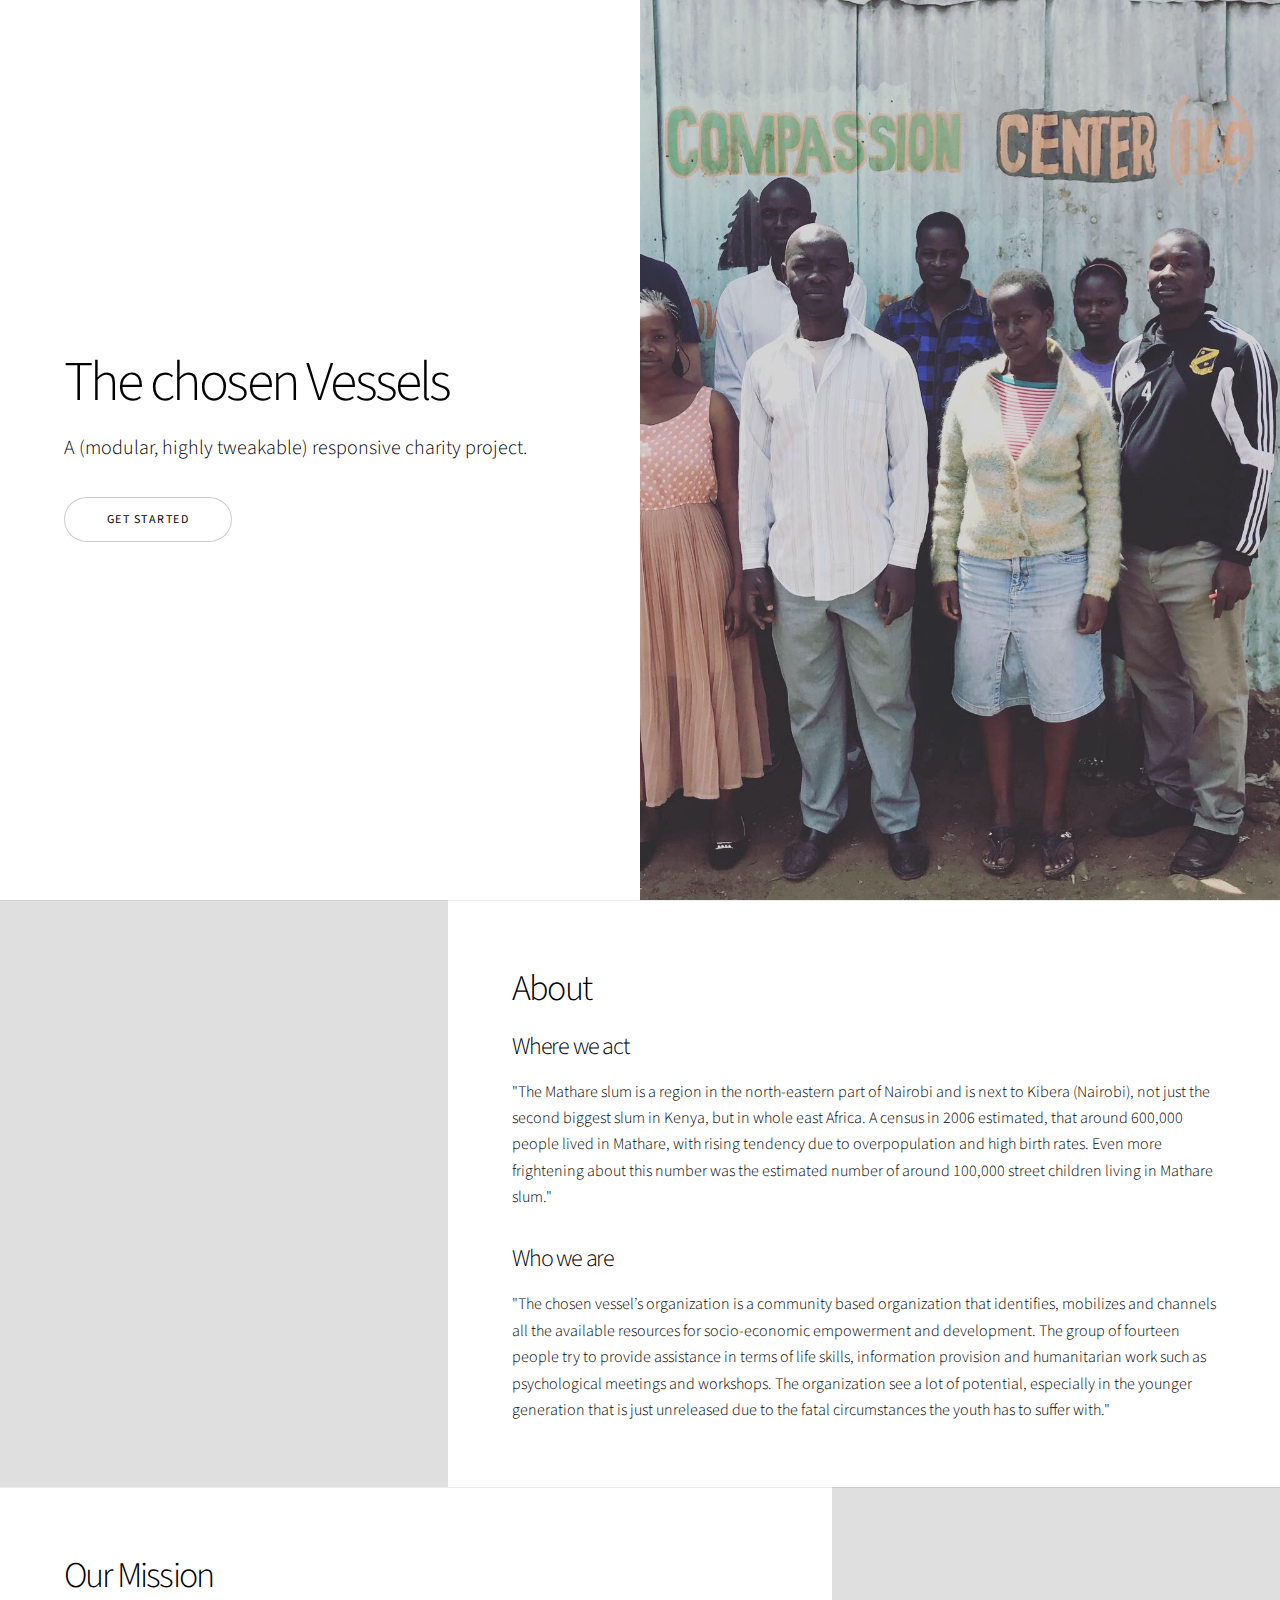
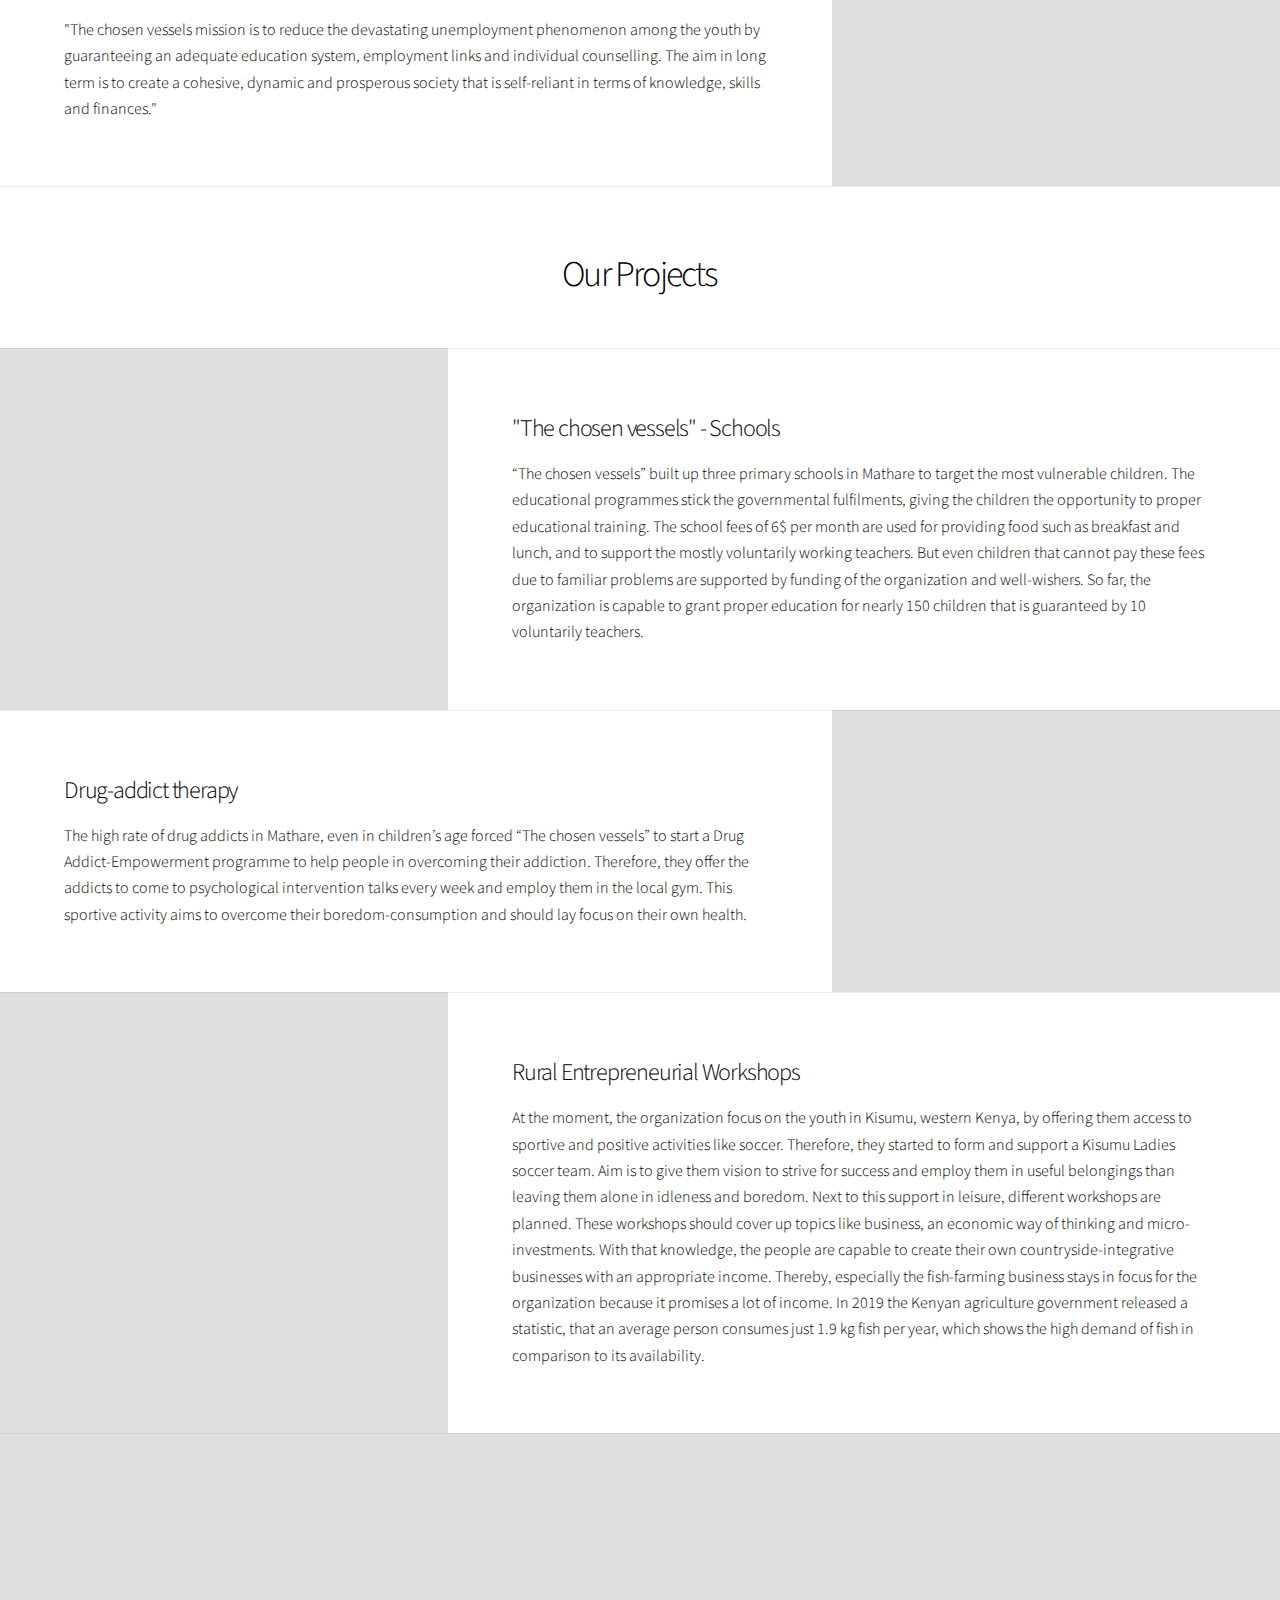
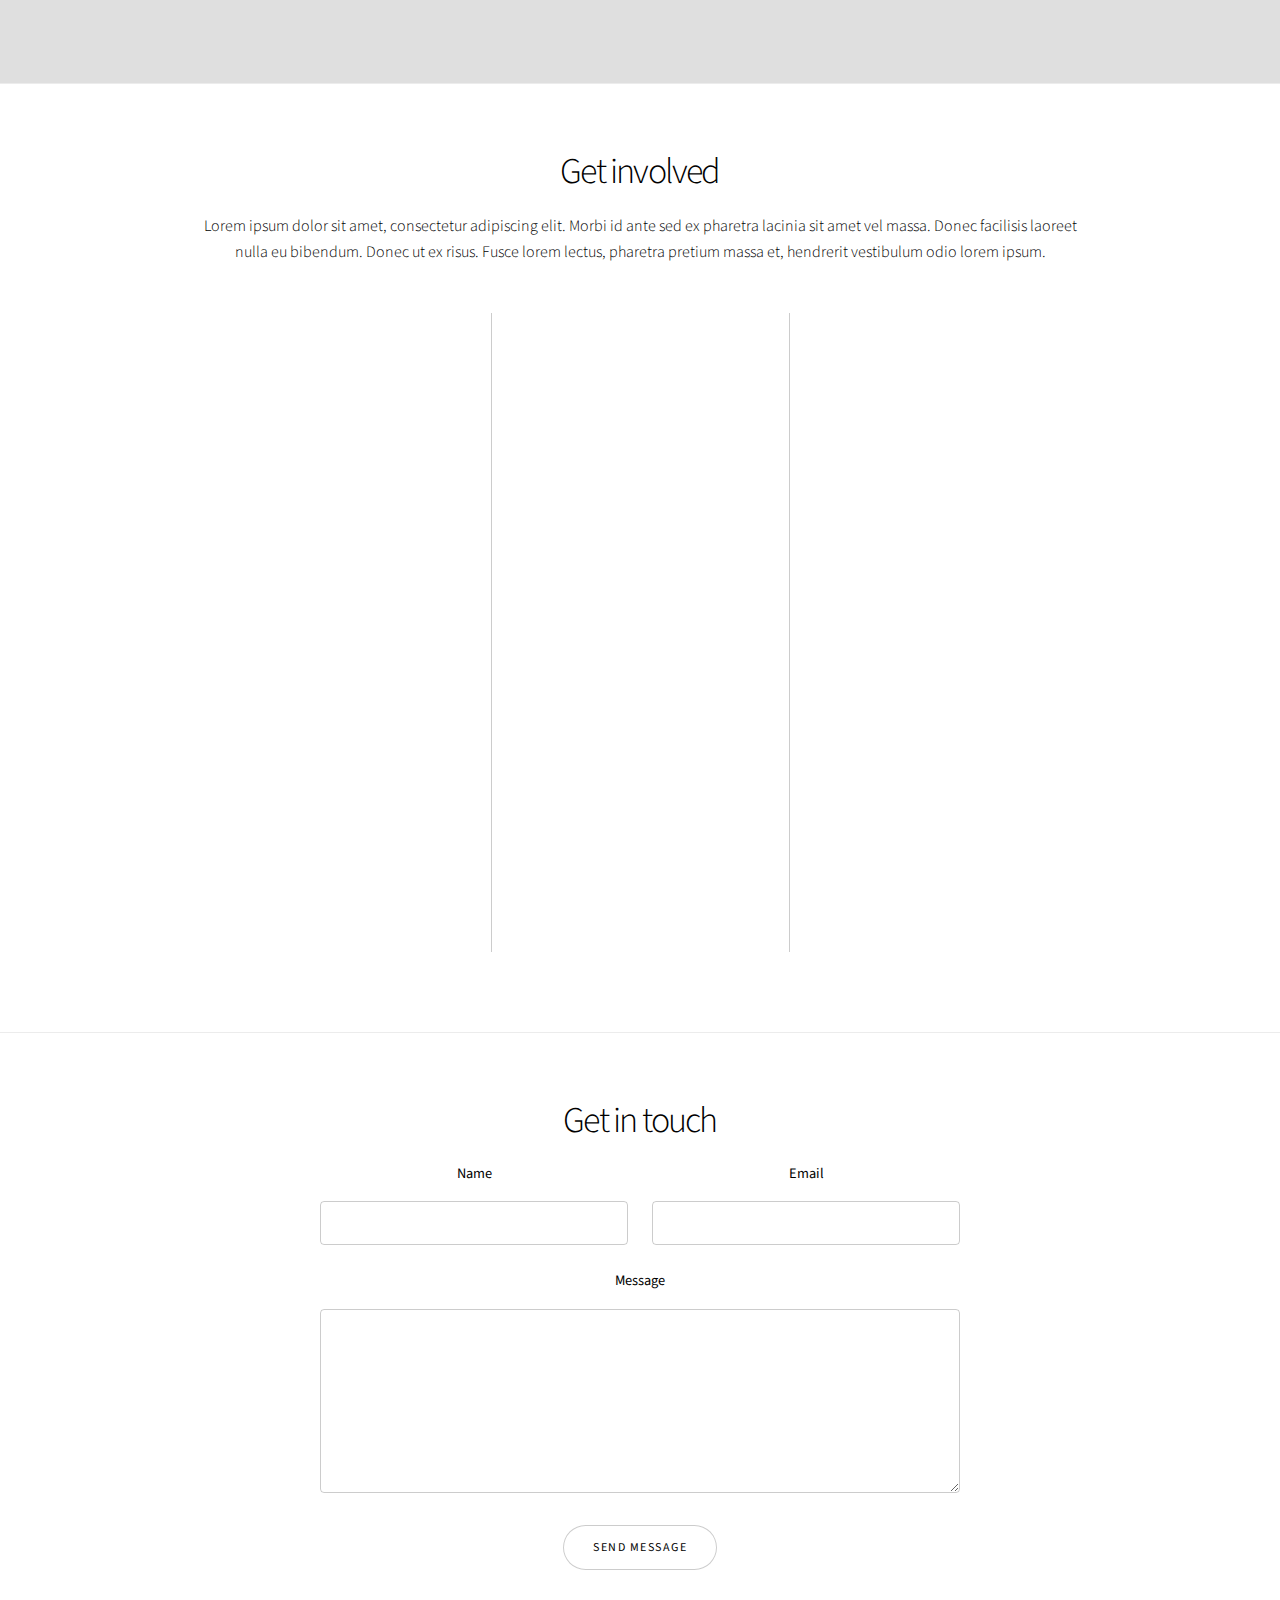
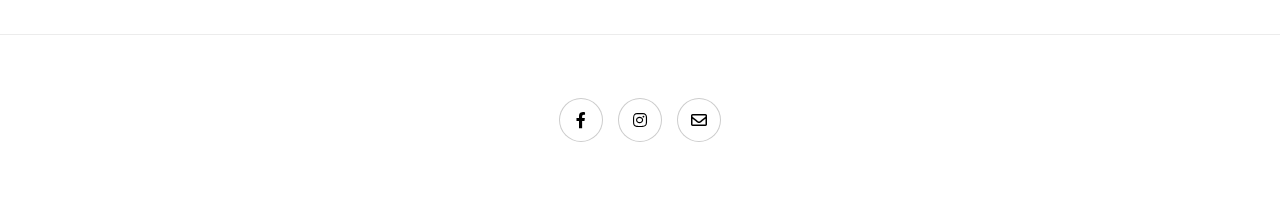
==== index.html @ 8592ed8d "Merge pull request #1 from OliverReisen/new-site" ====
<!DOCTYPE HTML>
<!--
  Story by HTML5 UP
  html5up.net | @ajlkn
  Free for personal and commercial use under the CCA 3.0 license (html5up.net/license)
-->
<html>
  <head>
    <title>Chosen Vessels</title>
    <meta charset="utf-8" />
    <meta name="viewport" content="width=device-width, initial-scale=1, user-scalable=no" />
    <link rel="stylesheet" href="assets/css/main.css" />
    <noscript><link rel="stylesheet" href="assets/css/noscript.css" /></noscript>
  </head>
  <body class="is-preload">

    <!-- Wrapper -->
      <div id="wrapper" class="divided">

        <!-- One -->
          <section class="banner style1 orient-left content-align-left image-position-right fullscreen onload-image-fade-in onload-content-fade-right">
            <div class="content">
              <h1>The chosen Vessels</h1>
              <p class="major">A (modular, highly tweakable) responsive charity project.</p>
              <ul class="actions stacked">
                <li><a href="#first" class="button big wide smooth-scroll-middle">Get Started</a></li>
              </ul>
            </div>
            <div class="image">
              <img src="images/group-5.jpg" alt="" />
            </div>
          </section>

        <!-- Two -->
          <section class="spotlight style1 orient-right content-align-left image-position-center onscroll-image-fade-in" id="first">
            <div class="content">
              <h2>About</h2>
              <h3>Where we act</h3>
              <p>"The Mathare slum is a region in the north-eastern part of Nairobi and is next to Kibera (Nairobi), not just the second biggest slum in Kenya, but in whole east Africa. A census in 2006 estimated, that around 600,000 people lived in Mathare, with rising tendency due to overpopulation and high birth rates. Even more frightening about this number was the estimated number of  around 100,000 street children living in Mathare slum."</p>
              <h3>Who we are</h3>
              <p>"The chosen vessel’s organization is a community based organization that identifies, mobilizes and channels all the available resources for socio-economic empowerment and development. The group of fourteen people try to provide assistance in terms of life skills, information provision and humanitarian work such as psychological meetings and workshops. The organization see a lot of potential, especially in the younger generation that is just unreleased due to the fatal circumstances the youth has to suffer with."</p>
            </div>
            <div class="image">
              <img src="images/group-1.jpg" alt="" />
            </div>
          </section>

        <!-- Three -->
          <section class="spotlight style1 orient-left content-align-left image-position-center onscroll-image-fade-in">
            <div class="content">
              <h2>Our Mission</h2>
              <p>"The chosen vessels mission is to reduce the devastating unemployment phenomenon among the youth by guaranteeing an adequate education system, employment links and individual counselling. The aim in long term is to create a cohesive, dynamic and prosperous society that is self-reliant in terms of knowledge, skills and finances."</p>
            </div>
            <div class="image">
              <img src="images/group-2.jpg" alt="" />
            </div>
          </section>

          <section class="wrapper style1 align-center">
            <div class="inner">
              <h2>Our Projects</h2>
            </div>
          </section>

          <section class="spotlight style1 orient-right content-align-left image-position-center onscroll-image-fade-in">
            <div class="content">
              <h3>"The chosen vessels" - Schools</h3>
              <p>“The chosen vessels” built up three primary schools in Mathare to target the most vulnerable children. The educational programmes stick the governmental fulfilments, giving the children the opportunity to proper educational training. The school fees of 6$ per month are used for providing food such as breakfast and lunch, and to support the mostly voluntarily working teachers. But even children that cannot pay these fees due to familiar problems are supported by funding of the organization and well-wishers. So far, the organization is capable to grant proper education for nearly 150 children that is guaranteed by 10 voluntarily teachers.
            </div>
            <div class="image">
              <img src="images/group-2.jpg" alt="" />
            </div>
          </section>

          <section class="spotlight style1 orient-left content-align-left image-position-center onscroll-image-fade-in">
            <div class="content">
              <h3>Drug-addict therapy</h3>
              <p>The high rate of drug addicts in Mathare, even in children’s age forced “The chosen vessels” to start a Drug Addict-Empowerment programme to help people in overcoming their addiction. Therefore, they offer the addicts to come to psychological intervention talks every week and employ them in the local gym. This sportive activity aims to overcome their boredom-consumption and should lay focus on their own health.</p>
            </div>
            <div class="image">
              <img src="images/group-2.jpg" alt="" />
            </div>
          </section>

          <section class="spotlight style1 orient-right content-align-left image-position-center onscroll-image-fade-in">
            <div class="content">
              <h3>Rural Entrepreneurial Workshops</h3>
              <p>At the moment, the organization focus on the youth in Kisumu, western Kenya, by offering them access to sportive and positive activities like soccer. Therefore, they started to form and support a Kisumu Ladies soccer team. Aim is to give them vision to strive for success and employ them in useful belongings than leaving them alone in idleness and boredom. Next to this support in leisure, different workshops are planned. These workshops should cover up topics like business, an economic way of thinking and micro-investments. With that knowledge, the people are capable to create their own countryside-integrative businesses with an appropriate income. Thereby, especially the fish-farming business stays in focus for the organization because it promises a lot of income. In 2019 the Kenyan agriculture government released a statistic, that an average person consumes just 1.9 kg fish per year, which shows the high demand of fish in comparison to its availability.</p>
            </div>
            <div class="image">
              <img src="images/group-2.jpg" alt="" />
            </div>
          </section>


        <!-- Five -->
          <section class="wrapper style1 align-center">

            <!-- Gallery -->
              <div class="gallery style2 medium lightbox onscroll-fade-in">
                <article>
                  <a href="images/gallery/fulls/01.jpg" class="image">
                    <img src="images/gallery/thumbs/01.jpg" alt="" />
                  </a>
                  <div class="caption">
                    <h3>Ipsum Dolor</h3>
                    <p>Lorem ipsum dolor amet, consectetur magna etiam elit. Etiam sed ultrices.</p>
                    <ul class="actions fixed">
                      <li><span class="button small">Details</span></li>
                    </ul>
                  </div>
                </article>
                <article>
                  <a href="images/gallery/fulls/02.jpg" class="image">
                    <img src="images/gallery/thumbs/02.jpg" alt="" />
                  </a>
                  <div class="caption">
                    <h3>Feugiat Lorem</h3>
                    <p>Lorem ipsum dolor amet, consectetur magna etiam elit. Etiam sed ultrices.</p>
                    <ul class="actions fixed">
                      <li><span class="button small">Details</span></li>
                    </ul>
                  </div>
                </article>
                <article>
                  <a href="images/gallery/fulls/03.jpg" class="image">
                    <img src="images/gallery/thumbs/03.jpg" alt="" />
                  </a>
                  <div class="caption">
                    <h3>Magna Amet</h3>
                    <p>Lorem ipsum dolor amet, consectetur magna etiam elit. Etiam sed ultrices.</p>
                    <ul class="actions fixed">
                      <li><span class="button small">Details</span></li>
                    </ul>
                  </div>
                </article>
                <article>
                  <a href="images/gallery/fulls/04.jpg" class="image">
                    <img src="images/gallery/thumbs/04.jpg" alt="" />
                  </a>
                  <div class="caption">
                    <h3>Sed Tempus</h3>
                    <p>Lorem ipsum dolor amet, consectetur magna etiam elit. Etiam sed ultrices.</p>
                    <ul class="actions fixed">
                      <li><span class="button small">Details</span></li>
                    </ul>
                  </div>
                </article>
                <article>
                  <a href="images/gallery/fulls/05.jpg" class="image">
                    <img src="images/gallery/thumbs/05.jpg" alt="" />
                  </a>
                  <div class="caption">
                    <h3>Ultrices Magna</h3>
                    <p>Lorem ipsum dolor amet, consectetur magna etiam elit. Etiam sed ultrices.</p>
                    <ul class="actions fixed">
                      <li><span class="button small">Details</span></li>
                    </ul>
                  </div>
                </article>
                <article>
                  <a href="images/gallery/fulls/06.jpg" class="image">
                    <img src="images/gallery/thumbs/06.jpg" alt="" />
                  </a>
                  <div class="caption">
                    <h3>Sed Tempus</h3>
                    <p>Lorem ipsum dolor amet, consectetur magna etiam elit. Etiam sed ultrices.</p>
                    <ul class="actions fixed">
                      <li><span class="button small">Details</span></li>
                    </ul>
                  </div>
                </article>
                <article>
                  <a href="images/gallery/fulls/07.jpg" class="image">
                    <img src="images/gallery/thumbs/07.jpg" alt="" />
                  </a>
                  <div class="caption">
                    <h3>Ipsum Lorem</h3>
                    <p>Lorem ipsum dolor amet, consectetur magna etiam elit. Etiam sed ultrices.</p>
                    <ul class="actions fixed">
                      <li><span class="button small">Details</span></li>
                    </ul>
                  </div>
                </article>
                <article>
                  <a href="images/gallery/fulls/08.jpg" class="image">
                    <img src="images/gallery/thumbs/08.jpg" alt="" />
                  </a>
                  <div class="caption">
                    <h3>Magna Risus</h3>
                    <p>Lorem ipsum dolor amet, consectetur magna etiam elit. Etiam sed ultrices.</p>
                    <ul class="actions fixed">
                      <li><span class="button small">Details</span></li>
                    </ul>
                  </div>
                </article>
                <article>
                  <a href="images/gallery/fulls/09.jpg" class="image">
                    <img src="images/gallery/thumbs/09.jpg" alt="" />
                  </a>
                  <div class="caption">
                    <h3>Tempus Dolor</h3>
                    <p>Lorem ipsum dolor amet, consectetur magna etiam elit. Etiam sed ultrices.</p>
                    <ul class="actions fixed">
                      <li><span class="button small">Details</span></li>
                    </ul>
                  </div>
                </article>
                <article>
                  <a href="images/gallery/fulls/10.jpg" class="image">
                    <img src="images/gallery/thumbs/10.jpg" alt="" />
                  </a>
                  <div class="caption">
                    <h3>Sed Etiam</h3>
                    <p>Lorem ipsum dolor amet, consectetur magna etiam elit. Etiam sed ultrices.</p>
                    <ul class="actions fixed">
                      <li><span class="button small">Details</span></li>
                    </ul>
                  </div>
                </article>
                <article>
                  <a href="images/gallery/fulls/11.jpg" class="image">
                    <img src="images/gallery/thumbs/11.jpg" alt="" />
                  </a>
                  <div class="caption">
                    <h3>Magna Lorem</h3>
                    <p>Lorem ipsum dolor amet, consectetur magna etiam elit. Etiam sed ultrices.</p>
                    <ul class="actions fixed">
                      <li><span class="button small">Details</span></li>
                    </ul>
                  </div>
                </article>
                <article>
                  <a href="images/gallery/fulls/12.jpg" class="image">
                    <img src="images/gallery/thumbs/12.jpg" alt="" />
                  </a>
                  <div class="caption">
                    <h3>Ipsum Dolor</h3>
                    <p>Lorem ipsum dolor amet, consectetur magna etiam elit. Etiam sed ultrices.</p>
                    <ul class="actions fixed">
                      <li><span class="button small">Details</span></li>
                    </ul>
                  </div>
                </article>
              </div>

          </section>

        <!-- Six -->
          <section class="wrapper style1 align-center">
            <div class="inner">
              <h2>Get involved</h2>
              <p>Lorem ipsum dolor sit amet, consectetur adipiscing elit. Morbi id ante sed ex pharetra lacinia sit amet vel massa. Donec facilisis laoreet nulla eu bibendum. Donec ut ex risus. Fusce lorem lectus, pharetra pretium massa et, hendrerit vestibulum odio lorem ipsum.</p>
              <div class="items style1 medium onscroll-fade-in">
                <section>
                  <span class="icon style2 major fa-gem"></span>
                  <h3>Donation</h3>
                  <p>If you are interested in supporting our project, we would be very thankful for your donation of money. Next to other organizations, we guarantee a 100% transparent transfer directly to our organization without administration- or registration costs. But not just money can be used in our projects, also donations of goods or food are mostly welcomed. Just feel free to contact us via mail or phone then. Thank you for supporting us!</p>
                </section>
                <section>
                  <span class="icon solid style2 major fa-save"></span>
                  <h3>One smile a day...</h3>
                  <p>In our programme of "One smile a day..." you have the opportunity to support a certain child in our school regarding school fee's, food and daily school goods. With a monthly payment of just 10$ you allow a child to live it's life without suffering anymore.</p>
                </section>
                <section>
                  <span class="icon solid style2 major fa-chart-bar"></span>
                  <h3>Voluntary</h3>
                  <p>No money but a lot of manpower and you are open for a life changing experience? Then feel free to apply for our volunteer programme! Dive deep with us into the life of Nairobi and it's Mathare slum and experience the love and potential all over this place. In comparison to other Voluntaries, at our place you just will pay for your accommodation and your food, without any administrational fee's. Just contact us via mail and feel free to ask anything if you are interest! Become part of our big "Mathare family"!</p>
                </section>
              </div>
            </div>
          </section>

        <!-- Seven -->
          <section class="wrapper style1 align-center">
            <div class="inner medium">
              <h2>Get in touch</h2>
              <form method="post" action="#">
                <div class="fields">
                  <div class="field half">
                    <label for="name">Name</label>
                    <input type="text" name="name" id="name" value="" />
                  </div>
                  <div class="field half">
                    <label for="email">Email</label>
                    <input type="email" name="email" id="email" value="" />
                  </div>
                  <div class="field">
                    <label for="message">Message</label>
                    <textarea name="message" id="message" rows="6"></textarea>
                  </div>
                </div>
                <ul class="actions special">
                  <li><input type="submit" name="submit" id="submit" value="Send Message" /></li>
                </ul>
              </form>

            </div>
          </section>

        <!-- Footer -->
          <footer class="wrapper style1 align-center">
            <div class="inner">
              <ul class="icons">
                <li><a href="#" class="icon brands style2 fa-facebook-f"><span class="label">Facebook</span></a></li>
                <li><a href="#" class="icon brands style2 fa-instagram"><span class="label">Instagram</span></a></li>
                <li><a href="#" class="icon style2 fa-envelope"><span class="label">Email</span></a></li>
              </ul>
            </div>
          </footer>

      </div>

    <!-- Scripts -->
      <script src="assets/js/jquery.min.js"></script>
      <script src="assets/js/jquery.scrollex.min.js"></script>
      <script src="assets/js/jquery.scrolly.min.js"></script>
      <script src="assets/js/browser.min.js"></script>
      <script src="assets/js/breakpoints.min.js"></script>
      <script src="assets/js/util.js"></script>
      <script src="assets/js/main.js"></script>

  </body>
</html>
---- assets/css/main.css ----
@import url(fontawesome-all.min.css);
@import url("https://fonts.googleapis.com/css?family=Source+Sans+Pro:300,300i,400,400i");

/*
	Story by HTML5 UP
	html5up.net | @ajlkn
	Free for personal and commercial use under the CCA 3.0 license (html5up.net/license)
*/

html, body, div, span, applet, object,
iframe, h1, h2, h3, h4, h5, h6, p, blockquote,
pre, a, abbr, acronym, address, big, cite,
code, del, dfn, em, img, ins, kbd, q, s, samp,
small, strike, strong, sub, sup, tt, var, b,
u, i, center, dl, dt, dd, ol, ul, li, fieldset,
form, label, legend, table, caption, tbody,
tfoot, thead, tr, th, td, article, aside,
canvas, details, embed, figure, figcaption,
footer, header, hgroup, menu, nav, output, ruby,
section, summary, time, mark, audio, video {
	margin: 0;
	padding: 0;
	border: 0;
	font-size: 100%;
	font: inherit;
	vertical-align: baseline;}

article, aside, details, figcaption, figure,
footer, header, hgroup, menu, nav, section {
	display: block;}

body {
	line-height: 1;
}

ol, ul {
	list-style: none;
}

blockquote, q {
	quotes: none;
}

	blockquote:before, blockquote:after, q:before, q:after {
		content: '';
		content: none;
	}

table {
	border-collapse: collapse;
	border-spacing: 0;
}

body {
	-webkit-text-size-adjust: none;
}

mark {
	background-color: transparent;
	color: inherit;
}

input::-moz-focus-inner {
	border: 0;
	padding: 0;
}

input, select, textarea {
	-moz-appearance: none;
	-webkit-appearance: none;
	-ms-appearance: none;
	appearance: none;
}

/* Basic */

	@-ms-viewport {
		width: device-width;
	}

	body {
		-ms-overflow-style: scrollbar;
	}

	@media screen and (max-width: 480px) {

		html, body {
			min-width: 320px;
		}

	}

	html {
		box-sizing: border-box;
	}

	*, *:before, *:after {
		box-sizing: inherit;
	}

	body {
		background: #ffffff;
	}

		body.is-preload *, body.is-preload *:before, body.is-preload *:after {
			-moz-animation: none !important;
			-webkit-animation: none !important;
			-ms-animation: none !important;
			animation: none !important;
			-moz-transition: none !important;
			-webkit-transition: none !important;
			-ms-transition: none !important;
			transition: none !important;
		}

/* Type */

	html {
		font-size: 18pt;
	}

		@media screen and (max-width: 1680px) {

			html {
				font-size: 14pt;
			}

		}

		@media screen and (max-width: 1280px) {

			html {
				font-size: 12pt;
			}

		}

		@media screen and (max-width: 736px) {

			html {
				font-size: 11pt;
			}

		}

		@media screen and (max-width: 360px) {

			html {
				font-size: 10pt;
			}

		}

	body {
		background-color: #ffffff;
		color: #000000;
	}

	body, input, select, textarea {
		font-family: "Source Sans Pro", Helvetica, sans-serif;
		font-size: 1rem;
		font-weight: 300;
		line-height: 1.65;
	}

	a {
		-moz-transition: color 0.2s ease-in-out;
		-webkit-transition: color 0.2s ease-in-out;
		-ms-transition: color 0.2s ease-in-out;
		transition: color 0.2s ease-in-out;
		text-decoration: underline;
	}

		a:hover {
			text-decoration: none;
		}

	strong, b {
		font-weight: 400;
	}

	em, i {
		font-style: italic;
	}

	p {
		margin: 0 0 2rem 0;
	}

		p.major {
			font-size: 1.25rem;
		}

	h1, h2, h3, h4, h5, h6 {
		font-weight: 300;
		line-height: 1.375;
		letter-spacing: -0.05em;
		margin: 0 0 1rem 0;
	}

		h1 a, h2 a, h3 a, h4 a, h5 a, h6 a {
			color: inherit;
			text-decoration: none;
		}

	h1 {
		font-size: 3.5rem;
		line-height: 1.2;
	}

	h2 {
		font-size: 2.25rem;
	}

	h3 {
		font-size: 1.5rem;
	}

	h4 {
		font-size: 1.1rem;
	}

	h5 {
		font-size: 0.9rem;
	}

	h6 {
		font-size: 0.7rem;
	}

	sub {
		font-size: 0.8rem;
		position: relative;
		top: 0.5rem;
	}

	sup {
		font-size: 0.8rem;
		position: relative;
		top: -0.5rem;
	}

	blockquote {
		border-left: solid 4px;
		font-style: italic;
		margin: 0 0 2rem 0;
		padding: 0.5rem 0 0.5rem 2rem;
	}

	code {
		border-radius: 4px;
		font-family: "Courier New", monospace;
		font-size: 0.9em;
		margin: 0 0.25rem;
		padding: 0.25rem 0.325rem;
	}

	pre {
		-webkit-overflow-scrolling: touch;
		font-family: "Courier New", monospace;
		font-size: 0.9em;
		margin: 0 0 2rem 0;
	}

		pre code {
			display: block;
			line-height: 1.5;
			padding: 0.75rem 1rem;
			overflow-x: auto;
		}

	hr {
		border: 0;
		border-bottom: solid 1px;
		margin: 2.5rem 0;
	}

		hr.major {
			margin: 3.5rem 0;
		}

	.align-left {
		text-align: left;
	}

	.align-center {
		text-align: center;
	}

	.align-right {
		text-align: right;
	}

	@media screen and (max-width: 736px) {

		p.major {
			font-size: 1.1rem;
		}

		h1 {
			font-size: 2.5rem;
		}

		h2 {
			font-size: 2rem;
		}

		h3 {
			font-size: 1.25rem;
		}

		h4 {
			font-size: 1rem;
		}

	}

	input, select, textarea {
		color: #000000;
	}

	a {
		color: #000000;
	}

		a:hover {
			color: #47D3E5;
		}

	strong, b {
		color: #000000;
	}

	h1, h2, h3, h4, h5, h6 {
		color: #000000;
	}

	blockquote {
		border-left-color: rgba(0, 0, 0, 0.2);
	}

	code {
		background: rgba(0, 0, 0, 0.05);
		border-color: rgba(0, 0, 0, 0.2);
	}

	hr {
		border-bottom-color: rgba(0, 0, 0, 0.2);
	}

/* Row */

	.row {
		display: flex;
		flex-wrap: wrap;
		box-sizing: border-box;
		align-items: stretch;
	}

		.row > * {
			box-sizing: border-box;
		}

		.row.gtr-uniform > * > :last-child {
			margin-bottom: 0;
		}

		.row.aln-left {
			justify-content: flex-start;
		}

		.row.aln-center {
			justify-content: center;
		}

		.row.aln-right {
			justify-content: flex-end;
		}

		.row.aln-top {
			align-items: flex-start;
		}

		.row.aln-middle {
			align-items: center;
		}

		.row.aln-bottom {
			align-items: flex-end;
		}

		.row > .imp {
			order: -1;
		}

		.row > .col-1 {
			width: 8.33333%;
		}

		.row > .off-1 {
			margin-left: 8.33333%;
		}

		.row > .col-2 {
			width: 16.66667%;
		}

		.row > .off-2 {
			margin-left: 16.66667%;
		}

		.row > .col-3 {
			width: 25%;
		}

		.row > .off-3 {
			margin-left: 25%;
		}

		.row > .col-4 {
			width: 33.33333%;
		}

		.row > .off-4 {
			margin-left: 33.33333%;
		}

		.row > .col-5 {
			width: 41.66667%;
		}

		.row > .off-5 {
			margin-left: 41.66667%;
		}

		.row > .col-6 {
			width: 50%;
		}

		.row > .off-6 {
			margin-left: 50%;
		}

		.row > .col-7 {
			width: 58.33333%;
		}

		.row > .off-7 {
			margin-left: 58.33333%;
		}

		.row > .col-8 {
			width: 66.66667%;
		}

		.row > .off-8 {
			margin-left: 66.66667%;
		}

		.row > .col-9 {
			width: 75%;
		}

		.row > .off-9 {
			margin-left: 75%;
		}

		.row > .col-10 {
			width: 83.33333%;
		}

		.row > .off-10 {
			margin-left: 83.33333%;
		}

		.row > .col-11 {
			width: 91.66667%;
		}

		.row > .off-11 {
			margin-left: 91.66667%;
		}

		.row > .col-12 {
			width: 100%;
		}

		.row > .off-12 {
			margin-left: 100%;
		}

		.row.gtr-0 {
			margin-top: 0;
			margin-left: 0rem;
		}

			.row.gtr-0 > * {
				padding: 0 0 0 0rem;
			}

			.row.gtr-0.gtr-uniform {
				margin-top: 0rem;
			}

				.row.gtr-0.gtr-uniform > * {
					padding-top: 0rem;
				}

		.row.gtr-25 {
			margin-top: 0;
			margin-left: -0.5rem;
		}

			.row.gtr-25 > * {
				padding: 0 0 0 0.5rem;
			}

			.row.gtr-25.gtr-uniform {
				margin-top: -0.5rem;
			}

				.row.gtr-25.gtr-uniform > * {
					padding-top: 0.5rem;
				}

		.row.gtr-50 {
			margin-top: 0;
			margin-left: -1rem;
		}

			.row.gtr-50 > * {
				padding: 0 0 0 1rem;
			}

			.row.gtr-50.gtr-uniform {
				margin-top: -1rem;
			}

				.row.gtr-50.gtr-uniform > * {
					padding-top: 1rem;
				}

		.row {
			margin-top: 0;
			margin-left: -2rem;
		}

			.row > * {
				padding: 0 0 0 2rem;
			}

			.row.gtr-uniform {
				margin-top: -2rem;
			}

				.row.gtr-uniform > * {
					padding-top: 2rem;
				}

		.row.gtr-150 {
			margin-top: 0;
			margin-left: -3rem;
		}

			.row.gtr-150 > * {
				padding: 0 0 0 3rem;
			}

			.row.gtr-150.gtr-uniform {
				margin-top: -3rem;
			}

				.row.gtr-150.gtr-uniform > * {
					padding-top: 3rem;
				}

		.row.gtr-200 {
			margin-top: 0;
			margin-left: -4rem;
		}

			.row.gtr-200 > * {
				padding: 0 0 0 4rem;
			}

			.row.gtr-200.gtr-uniform {
				margin-top: -4rem;
			}

				.row.gtr-200.gtr-uniform > * {
					padding-top: 4rem;
				}

		@media screen and (max-width: 1680px) {

			.row {
				display: flex;
				flex-wrap: wrap;
				box-sizing: border-box;
				align-items: stretch;
			}

				.row > * {
					box-sizing: border-box;
				}

				.row.gtr-uniform > * > :last-child {
					margin-bottom: 0;
				}

				.row.aln-left {
					justify-content: flex-start;
				}

				.row.aln-center {
					justify-content: center;
				}

				.row.aln-right {
					justify-content: flex-end;
				}

				.row.aln-top {
					align-items: flex-start;
				}

				.row.aln-middle {
					align-items: center;
				}

				.row.aln-bottom {
					align-items: flex-end;
				}

				.row > .imp-xlarge {
					order: -1;
				}

				.row > .col-1-xlarge {
					width: 8.33333%;
				}

				.row > .off-1-xlarge {
					margin-left: 8.33333%;
				}

				.row > .col-2-xlarge {
					width: 16.66667%;
				}

				.row > .off-2-xlarge {
					margin-left: 16.66667%;
				}

				.row > .col-3-xlarge {
					width: 25%;
				}

				.row > .off-3-xlarge {
					margin-left: 25%;
				}

				.row > .col-4-xlarge {
					width: 33.33333%;
				}

				.row > .off-4-xlarge {
					margin-left: 33.33333%;
				}

				.row > .col-5-xlarge {
					width: 41.66667%;
				}

				.row > .off-5-xlarge {
					margin-left: 41.66667%;
				}

				.row > .col-6-xlarge {
					width: 50%;
				}

				.row > .off-6-xlarge {
					margin-left: 50%;
				}

				.row > .col-7-xlarge {
					width: 58.33333%;
				}

				.row > .off-7-xlarge {
					margin-left: 58.33333%;
				}

				.row > .col-8-xlarge {
					width: 66.66667%;
				}

				.row > .off-8-xlarge {
					margin-left: 66.66667%;
				}

				.row > .col-9-xlarge {
					width: 75%;
				}

				.row > .off-9-xlarge {
					margin-left: 75%;
				}

				.row > .col-10-xlarge {
					width: 83.33333%;
				}

				.row > .off-10-xlarge {
					margin-left: 83.33333%;
				}

				.row > .col-11-xlarge {
					width: 91.66667%;
				}

				.row > .off-11-xlarge {
					margin-left: 91.66667%;
				}

				.row > .col-12-xlarge {
					width: 100%;
				}

				.row > .off-12-xlarge {
					margin-left: 100%;
				}

				.row.gtr-0 {
					margin-top: 0;
					margin-left: 0rem;
				}

					.row.gtr-0 > * {
						padding: 0 0 0 0rem;
					}

					.row.gtr-0.gtr-uniform {
						margin-top: 0rem;
					}

						.row.gtr-0.gtr-uniform > * {
							padding-top: 0rem;
						}

				.row.gtr-25 {
					margin-top: 0;
					margin-left: -0.5rem;
				}

					.row.gtr-25 > * {
						padding: 0 0 0 0.5rem;
					}

					.row.gtr-25.gtr-uniform {
						margin-top: -0.5rem;
					}

						.row.gtr-25.gtr-uniform > * {
							padding-top: 0.5rem;
						}

				.row.gtr-50 {
					margin-top: 0;
					margin-left: -1rem;
				}

					.row.gtr-50 > * {
						padding: 0 0 0 1rem;
					}

					.row.gtr-50.gtr-uniform {
						margin-top: -1rem;
					}

						.row.gtr-50.gtr-uniform > * {
							padding-top: 1rem;
						}

				.row {
					margin-top: 0;
					margin-left: -2rem;
				}

					.row > * {
						padding: 0 0 0 2rem;
					}

					.row.gtr-uniform {
						margin-top: -2rem;
					}

						.row.gtr-uniform > * {
							padding-top: 2rem;
						}

				.row.gtr-150 {
					margin-top: 0;
					margin-left: -3rem;
				}

					.row.gtr-150 > * {
						padding: 0 0 0 3rem;
					}

					.row.gtr-150.gtr-uniform {
						margin-top: -3rem;
					}

						.row.gtr-150.gtr-uniform > * {
							padding-top: 3rem;
						}

				.row.gtr-200 {
					margin-top: 0;
					margin-left: -4rem;
				}

					.row.gtr-200 > * {
						padding: 0 0 0 4rem;
					}

					.row.gtr-200.gtr-uniform {
						margin-top: -4rem;
					}

						.row.gtr-200.gtr-uniform > * {
							padding-top: 4rem;
						}

		}

		@media screen and (max-width: 1280px) {

			.row {
				display: flex;
				flex-wrap: wrap;
				box-sizing: border-box;
				align-items: stretch;
			}

				.row > * {
					box-sizing: border-box;
				}

				.row.gtr-uniform > * > :last-child {
					margin-bottom: 0;
				}

				.row.aln-left {
					justify-content: flex-start;
				}

				.row.aln-center {
					justify-content: center;
				}

				.row.aln-right {
					justify-content: flex-end;
				}

				.row.aln-top {
					align-items: flex-start;
				}

				.row.aln-middle {
					align-items: center;
				}

				.row.aln-bottom {
					align-items: flex-end;
				}

				.row > .imp-large {
					order: -1;
				}

				.row > .col-1-large {
					width: 8.33333%;
				}

				.row > .off-1-large {
					margin-left: 8.33333%;
				}

				.row > .col-2-large {
					width: 16.66667%;
				}

				.row > .off-2-large {
					margin-left: 16.66667%;
				}

				.row > .col-3-large {
					width: 25%;
				}

				.row > .off-3-large {
					margin-left: 25%;
				}

				.row > .col-4-large {
					width: 33.33333%;
				}

				.row > .off-4-large {
					margin-left: 33.33333%;
				}

				.row > .col-5-large {
					width: 41.66667%;
				}

				.row > .off-5-large {
					margin-left: 41.66667%;
				}

				.row > .col-6-large {
					width: 50%;
				}

				.row > .off-6-large {
					margin-left: 50%;
				}

				.row > .col-7-large {
					width: 58.33333%;
				}

				.row > .off-7-large {
					margin-left: 58.33333%;
				}

				.row > .col-8-large {
					width: 66.66667%;
				}

				.row > .off-8-large {
					margin-left: 66.66667%;
				}

				.row > .col-9-large {
					width: 75%;
				}

				.row > .off-9-large {
					margin-left: 75%;
				}

				.row > .col-10-large {
					width: 83.33333%;
				}

				.row > .off-10-large {
					margin-left: 83.33333%;
				}

				.row > .col-11-large {
					width: 91.66667%;
				}

				.row > .off-11-large {
					margin-left: 91.66667%;
				}

				.row > .col-12-large {
					width: 100%;
				}

				.row > .off-12-large {
					margin-left: 100%;
				}

				.row.gtr-0 {
					margin-top: 0;
					margin-left: 0rem;
				}

					.row.gtr-0 > * {
						padding: 0 0 0 0rem;
					}

					.row.gtr-0.gtr-uniform {
						margin-top: 0rem;
					}

						.row.gtr-0.gtr-uniform > * {
							padding-top: 0rem;
						}

				.row.gtr-25 {
					margin-top: 0;
					margin-left: -0.5rem;
				}

					.row.gtr-25 > * {
						padding: 0 0 0 0.5rem;
					}

					.row.gtr-25.gtr-uniform {
						margin-top: -0.5rem;
					}

						.row.gtr-25.gtr-uniform > * {
							padding-top: 0.5rem;
						}

				.row.gtr-50 {
					margin-top: 0;
					margin-left: -1rem;
				}

					.row.gtr-50 > * {
						padding: 0 0 0 1rem;
					}

					.row.gtr-50.gtr-uniform {
						margin-top: -1rem;
					}

						.row.gtr-50.gtr-uniform > * {
							padding-top: 1rem;
						}

				.row {
					margin-top: 0;
					margin-left: -2rem;
				}

					.row > * {
						padding: 0 0 0 2rem;
					}

					.row.gtr-uniform {
						margin-top: -2rem;
					}

						.row.gtr-uniform > * {
							padding-top: 2rem;
						}

				.row.gtr-150 {
					margin-top: 0;
					margin-left: -3rem;
				}

					.row.gtr-150 > * {
						padding: 0 0 0 3rem;
					}

					.row.gtr-150.gtr-uniform {
						margin-top: -3rem;
					}

						.row.gtr-150.gtr-uniform > * {
							padding-top: 3rem;
						}

				.row.gtr-200 {
					margin-top: 0;
					margin-left: -4rem;
				}

					.row.gtr-200 > * {
						padding: 0 0 0 4rem;
					}

					.row.gtr-200.gtr-uniform {
						margin-top: -4rem;
					}

						.row.gtr-200.gtr-uniform > * {
							padding-top: 4rem;
						}

		}

		@media screen and (max-width: 980px) {

			.row {
				display: flex;
				flex-wrap: wrap;
				box-sizing: border-box;
				align-items: stretch;
			}

				.row > * {
					box-sizing: border-box;
				}

				.row.gtr-uniform > * > :last-child {
					margin-bottom: 0;
				}

				.row.aln-left {
					justify-content: flex-start;
				}

				.row.aln-center {
					justify-content: center;
				}

				.row.aln-right {
					justify-content: flex-end;
				}

				.row.aln-top {
					align-items: flex-start;
				}

				.row.aln-middle {
					align-items: center;
				}

				.row.aln-bottom {
					align-items: flex-end;
				}

				.row > .imp-medium {
					order: -1;
				}

				.row > .col-1-medium {
					width: 8.33333%;
				}

				.row > .off-1-medium {
					margin-left: 8.33333%;
				}

				.row > .col-2-medium {
					width: 16.66667%;
				}

				.row > .off-2-medium {
					margin-left: 16.66667%;
				}

				.row > .col-3-medium {
					width: 25%;
				}

				.row > .off-3-medium {
					margin-left: 25%;
				}

				.row > .col-4-medium {
					width: 33.33333%;
				}

				.row > .off-4-medium {
					margin-left: 33.33333%;
				}

				.row > .col-5-medium {
					width: 41.66667%;
				}

				.row > .off-5-medium {
					margin-left: 41.66667%;
				}

				.row > .col-6-medium {
					width: 50%;
				}

				.row > .off-6-medium {
					margin-left: 50%;
				}

				.row > .col-7-medium {
					width: 58.33333%;
				}

				.row > .off-7-medium {
					margin-left: 58.33333%;
				}

				.row > .col-8-medium {
					width: 66.66667%;
				}

				.row > .off-8-medium {
					margin-left: 66.66667%;
				}

				.row > .col-9-medium {
					width: 75%;
				}

				.row > .off-9-medium {
					margin-left: 75%;
				}

				.row > .col-10-medium {
					width: 83.33333%;
				}

				.row > .off-10-medium {
					margin-left: 83.33333%;
				}

				.row > .col-11-medium {
					width: 91.66667%;
				}

				.row > .off-11-medium {
					margin-left: 91.66667%;
				}

				.row > .col-12-medium {
					width: 100%;
				}

				.row > .off-12-medium {
					margin-left: 100%;
				}

				.row.gtr-0 {
					margin-top: 0;
					margin-left: 0rem;
				}

					.row.gtr-0 > * {
						padding: 0 0 0 0rem;
					}

					.row.gtr-0.gtr-uniform {
						margin-top: 0rem;
					}

						.row.gtr-0.gtr-uniform > * {
							padding-top: 0rem;
						}

				.row.gtr-25 {
					margin-top: 0;
					margin-left: -0.5rem;
				}

					.row.gtr-25 > * {
						padding: 0 0 0 0.5rem;
					}

					.row.gtr-25.gtr-uniform {
						margin-top: -0.5rem;
					}

						.row.gtr-25.gtr-uniform > * {
							padding-top: 0.5rem;
						}

				.row.gtr-50 {
					margin-top: 0;
					margin-left: -1rem;
				}

					.row.gtr-50 > * {
						padding: 0 0 0 1rem;
					}

					.row.gtr-50.gtr-uniform {
						margin-top: -1rem;
					}

						.row.gtr-50.gtr-uniform > * {
							padding-top: 1rem;
						}

				.row {
					margin-top: 0;
					margin-left: -2rem;
				}

					.row > * {
						padding: 0 0 0 2rem;
					}

					.row.gtr-uniform {
						margin-top: -2rem;
					}

						.row.gtr-uniform > * {
							padding-top: 2rem;
						}

				.row.gtr-150 {
					margin-top: 0;
					margin-left: -3rem;
				}

					.row.gtr-150 > * {
						padding: 0 0 0 3rem;
					}

					.row.gtr-150.gtr-uniform {
						margin-top: -3rem;
					}

						.row.gtr-150.gtr-uniform > * {
							padding-top: 3rem;
						}

				.row.gtr-200 {
					margin-top: 0;
					margin-left: -4rem;
				}

					.row.gtr-200 > * {
						padding: 0 0 0 4rem;
					}

					.row.gtr-200.gtr-uniform {
						margin-top: -4rem;
					}

						.row.gtr-200.gtr-uniform > * {
							padding-top: 4rem;
						}

		}

		@media screen and (max-width: 736px) {

			.row {
				display: flex;
				flex-wrap: wrap;
				box-sizing: border-box;
				align-items: stretch;
			}

				.row > * {
					box-sizing: border-box;
				}

				.row.gtr-uniform > * > :last-child {
					margin-bottom: 0;
				}

				.row.aln-left {
					justify-content: flex-start;
				}

				.row.aln-center {
					justify-content: center;
				}

				.row.aln-right {
					justify-content: flex-end;
				}

				.row.aln-top {
					align-items: flex-start;
				}

				.row.aln-middle {
					align-items: center;
				}

				.row.aln-bottom {
					align-items: flex-end;
				}

				.row > .imp-small {
					order: -1;
				}

				.row > .col-1-small {
					width: 8.33333%;
				}

				.row > .off-1-small {
					margin-left: 8.33333%;
				}

				.row > .col-2-small {
					width: 16.66667%;
				}

				.row > .off-2-small {
					margin-left: 16.66667%;
				}

				.row > .col-3-small {
					width: 25%;
				}

				.row > .off-3-small {
					margin-left: 25%;
				}

				.row > .col-4-small {
					width: 33.33333%;
				}

				.row > .off-4-small {
					margin-left: 33.33333%;
				}

				.row > .col-5-small {
					width: 41.66667%;
				}

				.row > .off-5-small {
					margin-left: 41.66667%;
				}

				.row > .col-6-small {
					width: 50%;
				}

				.row > .off-6-small {
					margin-left: 50%;
				}

				.row > .col-7-small {
					width: 58.33333%;
				}

				.row > .off-7-small {
					margin-left: 58.33333%;
				}

				.row > .col-8-small {
					width: 66.66667%;
				}

				.row > .off-8-small {
					margin-left: 66.66667%;
				}

				.row > .col-9-small {
					width: 75%;
				}

				.row > .off-9-small {
					margin-left: 75%;
				}

				.row > .col-10-small {
					width: 83.33333%;
				}

				.row > .off-10-small {
					margin-left: 83.33333%;
				}

				.row > .col-11-small {
					width: 91.66667%;
				}

				.row > .off-11-small {
					margin-left: 91.66667%;
				}

				.row > .col-12-small {
					width: 100%;
				}

				.row > .off-12-small {
					margin-left: 100%;
				}

				.row.gtr-0 {
					margin-top: 0;
					margin-left: 0rem;
				}

					.row.gtr-0 > * {
						padding: 0 0 0 0rem;
					}

					.row.gtr-0.gtr-uniform {
						margin-top: 0rem;
					}

						.row.gtr-0.gtr-uniform > * {
							padding-top: 0rem;
						}

				.row.gtr-25 {
					margin-top: 0;
					margin-left: -0.5rem;
				}

					.row.gtr-25 > * {
						padding: 0 0 0 0.5rem;
					}

					.row.gtr-25.gtr-uniform {
						margin-top: -0.5rem;
					}

						.row.gtr-25.gtr-uniform > * {
							padding-top: 0.5rem;
						}

				.row.gtr-50 {
					margin-top: 0;
					margin-left: -1rem;
				}

					.row.gtr-50 > * {
						padding: 0 0 0 1rem;
					}

					.row.gtr-50.gtr-uniform {
						margin-top: -1rem;
					}

						.row.gtr-50.gtr-uniform > * {
							padding-top: 1rem;
						}

				.row {
					margin-top: 0;
					margin-left: -2rem;
				}

					.row > * {
						padding: 0 0 0 2rem;
					}

					.row.gtr-uniform {
						margin-top: -2rem;
					}

						.row.gtr-uniform > * {
							padding-top: 2rem;
						}

				.row.gtr-150 {
					margin-top: 0;
					margin-left: -3rem;
				}

					.row.gtr-150 > * {
						padding: 0 0 0 3rem;
					}

					.row.gtr-150.gtr-uniform {
						margin-top: -3rem;
					}

						.row.gtr-150.gtr-uniform > * {
							padding-top: 3rem;
						}

				.row.gtr-200 {
					margin-top: 0;
					margin-left: -4rem;
				}

					.row.gtr-200 > * {
						padding: 0 0 0 4rem;
					}

					.row.gtr-200.gtr-uniform {
						margin-top: -4rem;
					}

						.row.gtr-200.gtr-uniform > * {
							padding-top: 4rem;
						}

		}

		@media screen and (max-width: 480px) {

			.row {
				display: flex;
				flex-wrap: wrap;
				box-sizing: border-box;
				align-items: stretch;
			}

				.row > * {
					box-sizing: border-box;
				}

				.row.gtr-uniform > * > :last-child {
					margin-bottom: 0;
				}

				.row.aln-left {
					justify-content: flex-start;
				}

				.row.aln-center {
					justify-content: center;
				}

				.row.aln-right {
					justify-content: flex-end;
				}

				.row.aln-top {
					align-items: flex-start;
				}

				.row.aln-middle {
					align-items: center;
				}

				.row.aln-bottom {
					align-items: flex-end;
				}

				.row > .imp-xsmall {
					order: -1;
				}

				.row > .col-1-xsmall {
					width: 8.33333%;
				}

				.row > .off-1-xsmall {
					margin-left: 8.33333%;
				}

				.row > .col-2-xsmall {
					width: 16.66667%;
				}

				.row > .off-2-xsmall {
					margin-left: 16.66667%;
				}

				.row > .col-3-xsmall {
					width: 25%;
				}

				.row > .off-3-xsmall {
					margin-left: 25%;
				}

				.row > .col-4-xsmall {
					width: 33.33333%;
				}

				.row > .off-4-xsmall {
					margin-left: 33.33333%;
				}

				.row > .col-5-xsmall {
					width: 41.66667%;
				}

				.row > .off-5-xsmall {
					margin-left: 41.66667%;
				}

				.row > .col-6-xsmall {
					width: 50%;
				}

				.row > .off-6-xsmall {
					margin-left: 50%;
				}

				.row > .col-7-xsmall {
					width: 58.33333%;
				}

				.row > .off-7-xsmall {
					margin-left: 58.33333%;
				}

				.row > .col-8-xsmall {
					width: 66.66667%;
				}

				.row > .off-8-xsmall {
					margin-left: 66.66667%;
				}

				.row > .col-9-xsmall {
					width: 75%;
				}

				.row > .off-9-xsmall {
					margin-left: 75%;
				}

				.row > .col-10-xsmall {
					width: 83.33333%;
				}

				.row > .off-10-xsmall {
					margin-left: 83.33333%;
				}

				.row > .col-11-xsmall {
					width: 91.66667%;
				}

				.row > .off-11-xsmall {
					margin-left: 91.66667%;
				}

				.row > .col-12-xsmall {
					width: 100%;
				}

				.row > .off-12-xsmall {
					margin-left: 100%;
				}

				.row.gtr-0 {
					margin-top: 0;
					margin-left: 0rem;
				}

					.row.gtr-0 > * {
						padding: 0 0 0 0rem;
					}

					.row.gtr-0.gtr-uniform {
						margin-top: 0rem;
					}

						.row.gtr-0.gtr-uniform > * {
							padding-top: 0rem;
						}

				.row.gtr-25 {
					margin-top: 0;
					margin-left: -0.5rem;
				}

					.row.gtr-25 > * {
						padding: 0 0 0 0.5rem;
					}

					.row.gtr-25.gtr-uniform {
						margin-top: -0.5rem;
					}

						.row.gtr-25.gtr-uniform > * {
							padding-top: 0.5rem;
						}

				.row.gtr-50 {
					margin-top: 0;
					margin-left: -1rem;
				}

					.row.gtr-50 > * {
						padding: 0 0 0 1rem;
					}

					.row.gtr-50.gtr-uniform {
						margin-top: -1rem;
					}

						.row.gtr-50.gtr-uniform > * {
							padding-top: 1rem;
						}

				.row {
					margin-top: 0;
					margin-left: -2rem;
				}

					.row > * {
						padding: 0 0 0 2rem;
					}

					.row.gtr-uniform {
						margin-top: -2rem;
					}

						.row.gtr-uniform > * {
							padding-top: 2rem;
						}

				.row.gtr-150 {
					margin-top: 0;
					margin-left: -3rem;
				}

					.row.gtr-150 > * {
						padding: 0 0 0 3rem;
					}

					.row.gtr-150.gtr-uniform {
						margin-top: -3rem;
					}

						.row.gtr-150.gtr-uniform > * {
							padding-top: 3rem;
						}

				.row.gtr-200 {
					margin-top: 0;
					margin-left: -4rem;
				}

					.row.gtr-200 > * {
						padding: 0 0 0 4rem;
					}

					.row.gtr-200.gtr-uniform {
						margin-top: -4rem;
					}

						.row.gtr-200.gtr-uniform > * {
							padding-top: 4rem;
						}

		}

		@media screen and (max-width: 360px) {

			.row {
				display: flex;
				flex-wrap: wrap;
				box-sizing: border-box;
				align-items: stretch;
			}

				.row > * {
					box-sizing: border-box;
				}

				.row.gtr-uniform > * > :last-child {
					margin-bottom: 0;
				}

				.row.aln-left {
					justify-content: flex-start;
				}

				.row.aln-center {
					justify-content: center;
				}

				.row.aln-right {
					justify-content: flex-end;
				}

				.row.aln-top {
					align-items: flex-start;
				}

				.row.aln-middle {
					align-items: center;
				}

				.row.aln-bottom {
					align-items: flex-end;
				}

				.row > .imp-xxsmall {
					order: -1;
				}

				.row > .col-1-xxsmall {
					width: 8.33333%;
				}

				.row > .off-1-xxsmall {
					margin-left: 8.33333%;
				}

				.row > .col-2-xxsmall {
					width: 16.66667%;
				}

				.row > .off-2-xxsmall {
					margin-left: 16.66667%;
				}

				.row > .col-3-xxsmall {
					width: 25%;
				}

				.row > .off-3-xxsmall {
					margin-left: 25%;
				}

				.row > .col-4-xxsmall {
					width: 33.33333%;
				}

				.row > .off-4-xxsmall {
					margin-left: 33.33333%;
				}

				.row > .col-5-xxsmall {
					width: 41.66667%;
				}

				.row > .off-5-xxsmall {
					margin-left: 41.66667%;
				}

				.row > .col-6-xxsmall {
					width: 50%;
				}

				.row > .off-6-xxsmall {
					margin-left: 50%;
				}

				.row > .col-7-xxsmall {
					width: 58.33333%;
				}

				.row > .off-7-xxsmall {
					margin-left: 58.33333%;
				}

				.row > .col-8-xxsmall {
					width: 66.66667%;
				}

				.row > .off-8-xxsmall {
					margin-left: 66.66667%;
				}

				.row > .col-9-xxsmall {
					width: 75%;
				}

				.row > .off-9-xxsmall {
					margin-left: 75%;
				}

				.row > .col-10-xxsmall {
					width: 83.33333%;
				}

				.row > .off-10-xxsmall {
					margin-left: 83.33333%;
				}

				.row > .col-11-xxsmall {
					width: 91.66667%;
				}

				.row > .off-11-xxsmall {
					margin-left: 91.66667%;
				}

				.row > .col-12-xxsmall {
					width: 100%;
				}

				.row > .off-12-xxsmall {
					margin-left: 100%;
				}

				.row.gtr-0 {
					margin-top: 0;
					margin-left: 0rem;
				}

					.row.gtr-0 > * {
						padding: 0 0 0 0rem;
					}

					.row.gtr-0.gtr-uniform {
						margin-top: 0rem;
					}

						.row.gtr-0.gtr-uniform > * {
							padding-top: 0rem;
						}

				.row.gtr-25 {
					margin-top: 0;
					margin-left: -0.5rem;
				}

					.row.gtr-25 > * {
						padding: 0 0 0 0.5rem;
					}

					.row.gtr-25.gtr-uniform {
						margin-top: -0.5rem;
					}

						.row.gtr-25.gtr-uniform > * {
							padding-top: 0.5rem;
						}

				.row.gtr-50 {
					margin-top: 0;
					margin-left: -1rem;
				}

					.row.gtr-50 > * {
						padding: 0 0 0 1rem;
					}

					.row.gtr-50.gtr-uniform {
						margin-top: -1rem;
					}

						.row.gtr-50.gtr-uniform > * {
							padding-top: 1rem;
						}

				.row {
					margin-top: 0;
					margin-left: -2rem;
				}

					.row > * {
						padding: 0 0 0 2rem;
					}

					.row.gtr-uniform {
						margin-top: -2rem;
					}

						.row.gtr-uniform > * {
							padding-top: 2rem;
						}

				.row.gtr-150 {
					margin-top: 0;
					margin-left: -3rem;
				}

					.row.gtr-150 > * {
						padding: 0 0 0 3rem;
					}

					.row.gtr-150.gtr-uniform {
						margin-top: -3rem;
					}

						.row.gtr-150.gtr-uniform > * {
							padding-top: 3rem;
						}

				.row.gtr-200 {
					margin-top: 0;
					margin-left: -4rem;
				}

					.row.gtr-200 > * {
						padding: 0 0 0 4rem;
					}

					.row.gtr-200.gtr-uniform {
						margin-top: -4rem;
					}

						.row.gtr-200.gtr-uniform > * {
							padding-top: 4rem;
						}

		}

/* Box */

	.box {
		border-radius: 4px;
		border: solid 1px;
		margin-bottom: 2rem;
		padding: 1.5rem;
	}

		.box > :last-child,
		.box > :last-child > :last-child,
		.box > :last-child > :last-child > :last-child {
			margin-bottom: 0;
		}

		.box.alt {
			border: 0;
			border-radius: 0;
			padding: 0;
		}

	.box {
		border-color: rgba(0, 0, 0, 0.2);
	}

/* Button */

	input[type="submit"],
	input[type="reset"],
	input[type="button"],
	button,
	.button {
		-moz-appearance: none;
		-webkit-appearance: none;
		-ms-appearance: none;
		appearance: none;
		-moz-transition: background-color 0.2s ease-in-out, box-shadow 0.2s ease-in-out, color 0.2s ease-in-out;
		-webkit-transition: background-color 0.2s ease-in-out, box-shadow 0.2s ease-in-out, color 0.2s ease-in-out;
		-ms-transition: background-color 0.2s ease-in-out, box-shadow 0.2s ease-in-out, color 0.2s ease-in-out;
		transition: background-color 0.2s ease-in-out, box-shadow 0.2s ease-in-out, color 0.2s ease-in-out;
		border: 0;
		cursor: pointer;
		display: inline-block;
		font-weight: 400;
		letter-spacing: 0.125em;
		text-align: center;
		text-decoration: none;
		text-transform: uppercase;
		white-space: nowrap;
		font-size: 0.75rem;
		max-width: 20rem;
		height: 3.75em;
		line-height: 3.75em;
		border-radius: 3.75em;
		padding: 0 2.5em;
		text-overflow: ellipsis;
		overflow: hidden;
	}

		input[type="submit"].icon:before,
		input[type="reset"].icon:before,
		input[type="button"].icon:before,
		button.icon:before,
		.button.icon:before {
			margin-right: 0.5rem;
		}

		input[type="submit"].fit,
		input[type="reset"].fit,
		input[type="button"].fit,
		button.fit,
		.button.fit {
			width: 100%;
		}

		input[type="submit"].small,
		input[type="reset"].small,
		input[type="button"].small,
		button.small,
		.button.small {
			font-size: 0.6rem;
			height: 3.325em;
			line-height: 3.325em;
			border-radius: 3.325em;
			padding: 0 2em;
		}

		input[type="submit"].large,
		input[type="reset"].large,
		input[type="button"].large,
		button.large,
		.button.large {
			font-size: 0.8rem;
			height: 4em;
			line-height: 4em;
			border-radius: 4em;
			padding: 0 3em;
		}

		input[type="submit"].wide,
		input[type="reset"].wide,
		input[type="button"].wide,
		button.wide,
		.button.wide {
			min-width: 14em;
		}

		input[type="submit"].disabled, input[type="submit"]:disabled,
		input[type="reset"].disabled,
		input[type="reset"]:disabled,
		input[type="button"].disabled,
		input[type="button"]:disabled,
		button.disabled,
		button:disabled,
		.button.disabled,
		.button:disabled {
			pointer-events: none;
			opacity: 0.25;
		}

	input[type="submit"],
	input[type="reset"],
	input[type="button"],
	button,
	.button {
		background-color: transparent;
		box-shadow: inset 0 0 0 1px rgba(0, 0, 0, 0.2);
		color: #000000 !important;
	}

		input[type="submit"]:hover,
		input[type="reset"]:hover,
		input[type="button"]:hover,
		button:hover,
		.button:hover {
			box-shadow: inset 0 0 0 1px #47D3E5;
			color: #47D3E5 !important;
		}

		input[type="submit"]:active,
		input[type="reset"]:active,
		input[type="button"]:active,
		button:active,
		.button:active {
			background-color: rgba(71, 211, 229, 0.2);
			box-shadow: inset 0 0 0 1px #47D3E5;
			color: #47D3E5 !important;
		}

		input[type="submit"].primary,
		input[type="reset"].primary,
		input[type="button"].primary,
		button.primary,
		.button.primary {
			background-color: #000000;
			box-shadow: none;
			color: #ffffff !important;
		}

			input[type="submit"].primary:hover,
			input[type="reset"].primary:hover,
			input[type="button"].primary:hover,
			button.primary:hover,
			.button.primary:hover {
				background-color: #47D3E5;
			}

			input[type="submit"].primary:active,
			input[type="reset"].primary:active,
			input[type="button"].primary:active,
			button.primary:active,
			.button.primary:active {
				background-color: #1ebdd1;
			}

/* Form */

	form {
		margin: 0 0 2rem 0;
	}

		form > :last-child {
			margin-bottom: 0;
		}

		form > .fields {
			display: -moz-flex;
			display: -webkit-flex;
			display: -ms-flex;
			display: flex;
			-moz-flex-wrap: wrap;
			-webkit-flex-wrap: wrap;
			-ms-flex-wrap: wrap;
			flex-wrap: wrap;
			width: calc(100% + 3rem);
			margin: -1.5rem 0 2rem -1.5rem;
		}

			form > .fields > .field {
				-moz-flex-grow: 0;
				-webkit-flex-grow: 0;
				-ms-flex-grow: 0;
				flex-grow: 0;
				-moz-flex-shrink: 0;
				-webkit-flex-shrink: 0;
				-ms-flex-shrink: 0;
				flex-shrink: 0;
				padding: 1.5rem 0 0 1.5rem;
				width: calc(100% - 1.5rem);
			}

				form > .fields > .field.half {
					width: calc(50% - 0.75rem);
				}

				form > .fields > .field.third {
					width: calc(100%/3 - 0.5rem);
				}

				form > .fields > .field.quarter {
					width: calc(25% - 0.375rem);
				}

		@media screen and (max-width: 480px) {

			form > .fields {
				width: calc(100% + 3rem);
				margin: -1.5rem 0 2rem -1.5rem;
			}

				form > .fields > .field {
					padding: 1.5rem 0 0 1.5rem;
					width: calc(100% - 1.5rem);
				}

					form > .fields > .field.half {
						width: calc(100% - 1.5rem);
					}

					form > .fields > .field.third {
						width: calc(100% - 1.5rem);
					}

					form > .fields > .field.quarter {
						width: calc(100% - 1.5rem);
					}

		}

	label {
		display: block;
		font-size: 0.9rem;
		font-weight: 400;
		margin: 0 0 1rem 0;
	}

	input[type="text"],
	input[type="password"],
	input[type="email"],
	input[type="tel"],
	input[type="search"],
	input[type="url"],
	select,
	textarea {
		-moz-appearance: none;
		-webkit-appearance: none;
		-ms-appearance: none;
		appearance: none;
		background-color: transparent;
		border-radius: 4px;
		border: none;
		border: solid 1px;
		color: inherit;
		display: block;
		outline: 0;
		padding: 0 0.825rem;
		text-decoration: none;
		width: 100%;
	}

		input[type="text"]:invalid,
		input[type="password"]:invalid,
		input[type="email"]:invalid,
		input[type="tel"]:invalid,
		input[type="search"]:invalid,
		input[type="url"]:invalid,
		select:invalid,
		textarea:invalid {
			box-shadow: none;
		}

	select {
		background-size: 1.25rem;
		background-repeat: no-repeat;
		background-position: calc(100% - 1rem) center;
		height: 2.75rem;
		padding-right: 2.75rem;
		text-overflow: ellipsis;
	}

		select:focus::-ms-value {
			background-color: transparent;
		}

		select::-ms-expand {
			display: none;
		}

	input[type="text"],
	input[type="password"],
	input[type="email"],
	input[type="tel"],
	input[type="search"],
	input[type="url"],
	select {
		height: 2.75rem;
	}

	textarea {
		padding: 0.75rem 1rem;
	}

	input[type="checkbox"],
	input[type="radio"] {
		-moz-appearance: none;
		-webkit-appearance: none;
		-ms-appearance: none;
		appearance: none;
		display: block;
		float: left;
		margin-right: -2rem;
		opacity: 0;
		width: 1rem;
		z-index: -1;
	}

		input[type="checkbox"] + label,
		input[type="radio"] + label {
			text-decoration: none;
			-moz-user-select: none;
			-webkit-user-select: none;
			-ms-user-select: none;
			user-select: none;
			cursor: pointer;
			display: inline-block;
			font-size: 1rem;
			font-weight: 300;
			padding-left: 2.4rem;
			padding-right: 0.75rem;
			position: relative;
			margin-bottom: 0;
		}

			input[type="checkbox"] + label:before,
			input[type="radio"] + label:before {
				-moz-osx-font-smoothing: grayscale;
				-webkit-font-smoothing: antialiased;
				display: inline-block;
				font-style: normal;
				font-variant: normal;
				text-rendering: auto;
				line-height: 1;
				text-transform: none !important;
				font-family: 'Font Awesome 5 Free';
				font-weight: 900;
			}

			input[type="checkbox"] + label:before,
			input[type="radio"] + label:before {
				border-radius: 4px;
				border: solid 1px;
				content: '';
				display: inline-block;
				font-size: 0.8rem;
				height: 1.65rem;
				left: 0;
				line-height: 1.65rem;
				position: absolute;
				text-align: center;
				top: 0;
				width: 1.65rem;
			}

		input[type="checkbox"]:checked + label:before,
		input[type="radio"]:checked + label:before {
			content: '\f00c';
		}

	input[type="checkbox"] + label:before {
		border-radius: 4px;
	}

	input[type="radio"] + label:before {
		border-radius: 100%;
	}

	::-webkit-input-placeholder {
		opacity: 1.0;
	}

	:-moz-placeholder {
		opacity: 1.0;
	}

	::-moz-placeholder {
		opacity: 1.0;
	}

	:-ms-input-placeholder {
		opacity: 1.0;
	}

	label {
		color: #000000;
	}

	input[type="text"],
	input[type="password"],
	input[type="email"],
	input[type="tel"],
	input[type="search"],
	input[type="url"],
	select,
	textarea {
		border-color: rgba(0, 0, 0, 0.2);
	}

		input[type="text"]:focus,
		input[type="password"]:focus,
		input[type="email"]:focus,
		input[type="tel"]:focus,
		input[type="search"]:focus,
		input[type="url"]:focus,
		select:focus,
		textarea:focus {
			border-color: #47D3E5;
			box-shadow: 0 0 0 1px #47D3E5;
		}

	select {
		background-image: url("data:image/svg+xml;charset=utf8,%3Csvg xmlns='http://www.w3.org/2000/svg' width='40' height='40' preserveAspectRatio='none' viewBox='0 0 40 40'%3E%3Cpath d='M9.4,12.3l10.4,10.4l10.4-10.4c0.2-0.2,0.5-0.4,0.9-0.4c0.3,0,0.6,0.1,0.9,0.4l3.3,3.3c0.2,0.2,0.4,0.5,0.4,0.9 c0,0.4-0.1,0.6-0.4,0.9L20.7,31.9c-0.2,0.2-0.5,0.4-0.9,0.4c-0.3,0-0.6-0.1-0.9-0.4L4.3,17.3c-0.2-0.2-0.4-0.5-0.4-0.9 c0-0.4,0.1-0.6,0.4-0.9l3.3-3.3c0.2-0.2,0.5-0.4,0.9-0.4S9.1,12.1,9.4,12.3z' fill='rgba(0, 0, 0, 0.2)' /%3E%3C/svg%3E");
	}

		select option {
			color: #000000;
			background: #ffffff;
		}

	input[type="checkbox"] + label,
	input[type="radio"] + label {
		color: #000000;
	}

		input[type="checkbox"] + label:before,
		input[type="radio"] + label:before {
			border-color: rgba(0, 0, 0, 0.2);
		}

	input[type="checkbox"]:checked + label:before,
	input[type="radio"]:checked + label:before {
		background-color: #000000;
		border-color: #000000;
		color: #ffffff;
	}

	input[type="checkbox"]:focus + label:before,
	input[type="radio"]:focus + label:before {
		border-color: #47D3E5;
		box-shadow: 0 0 0 1px #47D3E5;
	}

	::-webkit-input-placeholder {
		color: rgba(0, 0, 0, 0.75) !important;
	}

	:-moz-placeholder {
		color: rgba(0, 0, 0, 0.75) !important;
	}

	::-moz-placeholder {
		color: rgba(0, 0, 0, 0.75) !important;
	}

	:-ms-input-placeholder {
		color: rgba(0, 0, 0, 0.75) !important;
	}

/* Icon */

	.icon {
		text-decoration: none;
		border-bottom: none;
		position: relative;
		text-align: center;
	}

		.icon:before {
			-moz-osx-font-smoothing: grayscale;
			-webkit-font-smoothing: antialiased;
			display: inline-block;
			font-style: normal;
			font-variant: normal;
			text-rendering: auto;
			line-height: 1;
			text-transform: none !important;
			font-family: 'Font Awesome 5 Free';
			font-weight: 400;
		}

		.icon > .label {
			display: none;
		}

		.icon:before {
			line-height: inherit;
		}

		.icon.solid:before {
			font-weight: 900;
		}

		.icon.brands:before {
			font-family: 'Font Awesome 5 Brands';
		}

		.icon.style2:before {
			border-radius: 2.75em;
			display: inline-block;
			height: 2.75em;
			line-height: 2.75em;
			width: 2.75em;
		}

		.icon.major {
			display: block;
			margin: 0 0 1rem 0;
		}

			.icon.major:before {
				font-size: 1.25rem;
			}

	a.icon.style2:before {
		-moz-transition: background-color 0.2s ease-in-out, box-shadow 0.2s ease-in-out, color 0.2s ease-in-out;
		-webkit-transition: background-color 0.2s ease-in-out, box-shadow 0.2s ease-in-out, color 0.2s ease-in-out;
		-ms-transition: background-color 0.2s ease-in-out, box-shadow 0.2s ease-in-out, color 0.2s ease-in-out;
		transition: background-color 0.2s ease-in-out, box-shadow 0.2s ease-in-out, color 0.2s ease-in-out;
	}

	.icon.style2:before {
		box-shadow: inset 0 0 0 1px rgba(0, 0, 0, 0.2);
	}

	a.icon.style2:hover:before {
		box-shadow: inset 0 0 0 1px #47D3E5;
		color: #47D3E5;
	}

	a.icon.style2:active:before {
		background-color: rgba(71, 211, 229, 0.1);
		box-shadow: inset 0 0 0 1px #47D3E5;
		color: #47D3E5;
	}

/* Image */

	.image {
		border: 0;
		border-radius: 4px;
		display: inline-block;
		position: relative;
	}

		.image img {
			display: block;
			border-radius: 4px;
		}

		.image.left, .image.right {
			width: 40%;
			max-width: 10rem;
		}

			.image.left img, .image.right img {
				width: 100%;
			}

		.image.left {
			float: left;
			margin: 0 1.5rem 1rem 0;
			top: 0.25rem;
		}

		.image.right {
			float: right;
			margin: 0 0 1rem 1.5rem;
			top: 0.25rem;
		}

		.image.fit {
			display: block;
			margin: 0 0 2rem 0;
			width: 100%;
		}

			.image.fit img {
				width: 100%;
			}

		.image.main {
			display: block;
			margin: 0 0 3rem 0;
			width: 100%;
		}

			.image.main img {
				width: 100%;
			}

/* List */

	ol {
		list-style: decimal;
		margin: 0 0 2rem 0;
		padding-left: 1.25rem;
	}

		ol li {
			padding-left: 0.25rem;
		}

	ul {
		list-style: disc;
		margin: 0 0 2rem 0;
		padding-left: 1rem;
	}

		ul li {
			padding-left: 0.5rem;
		}

		ul.alt {
			list-style: none;
			padding-left: 0;
		}

			ul.alt li {
				border-top: solid 1px;
				padding: 0.5rem 0;
			}

				ul.alt li:first-child {
					border-top: 0;
					padding-top: 0;
				}

	dl {
		margin: 0 0 2rem 0;
	}

		dl dt {
			display: block;
			font-weight: 400;
			margin: 0 0 1rem 0;
		}

		dl dd {
			margin-left: 2rem;
		}

		dl.style2 dt {
			width: 25%;
			float: left;
		}

		dl.style2 dd {
			width: 70%;
			float: left;
		}

		dl.style2:after {
			content: '';
			display: block;
			clear: both;
		}

	ul.alt li {
		border-top-color: rgba(0, 0, 0, 0.2);
	}

/* Actions */

	ul.actions {
		display: -moz-flex;
		display: -webkit-flex;
		display: -ms-flex;
		display: flex;
		cursor: default;
		list-style: none;
		margin-left: -1rem;
		padding-left: 0;
	}

		ul.actions li {
			padding: 0 0 0 1rem;
			vertical-align: middle;
		}

		ul.actions.special {
			-moz-justify-content: center;
			-webkit-justify-content: center;
			-ms-justify-content: center;
			justify-content: center;
			width: 100%;
			margin-left: 0;
		}

			ul.actions.special li:first-child {
				padding-left: 0;
			}

		ul.actions.stacked {
			-moz-flex-direction: column;
			-webkit-flex-direction: column;
			-ms-flex-direction: column;
			flex-direction: column;
			margin-left: 0;
		}

			ul.actions.stacked li {
				padding: 1.3rem 0 0 0;
			}

				ul.actions.stacked li:first-child {
					padding-top: 0;
				}

		ul.actions.fit {
			width: calc(100% + 1rem);
		}

			ul.actions.fit li {
				-moz-flex-grow: 1;
				-webkit-flex-grow: 1;
				-ms-flex-grow: 1;
				flex-grow: 1;
				-moz-flex-shrink: 1;
				-webkit-flex-shrink: 1;
				-ms-flex-shrink: 1;
				flex-shrink: 1;
				width: 100%;
			}

				ul.actions.fit li > * {
					width: 100%;
				}

			ul.actions.fit.stacked {
				width: 100%;
			}

		@media screen and (max-width: 480px) {

			ul.actions:not(.fixed) {
				-moz-flex-direction: column;
				-webkit-flex-direction: column;
				-ms-flex-direction: column;
				flex-direction: column;
				margin-left: 0;
				width: 100% !important;
			}

				ul.actions:not(.fixed) li {
					-moz-flex-grow: 1;
					-webkit-flex-grow: 1;
					-ms-flex-grow: 1;
					flex-grow: 1;
					-moz-flex-shrink: 1;
					-webkit-flex-shrink: 1;
					-ms-flex-shrink: 1;
					flex-shrink: 1;
					padding: 1rem 0 0 0;
					text-align: center;
					width: 100%;
				}

					ul.actions:not(.fixed) li > * {
						width: 100%;
					}

					ul.actions:not(.fixed) li:first-child {
						padding-top: 0;
					}

					ul.actions:not(.fixed) li input[type="submit"],
					ul.actions:not(.fixed) li input[type="reset"],
					ul.actions:not(.fixed) li input[type="button"],
					ul.actions:not(.fixed) li button,
					ul.actions:not(.fixed) li .button {
						width: 100%;
					}

						ul.actions:not(.fixed) li input[type="submit"].icon:before,
						ul.actions:not(.fixed) li input[type="reset"].icon:before,
						ul.actions:not(.fixed) li input[type="button"].icon:before,
						ul.actions:not(.fixed) li button.icon:before,
						ul.actions:not(.fixed) li .button.icon:before {
							margin-left: -0.5rem;
						}

		}

/* Icons */

	ul.icons {
		cursor: default;
		list-style: none;
		padding-left: 0;
	}

		ul.icons li {
			display: inline-block;
			padding: 0 0.75rem 0 0;
		}

			ul.icons li:last-child {
				padding-right: 0;
			}

/* Section/Article */

	section.special, article.special {
		text-align: center;
	}

	header p {
		position: relative;
		margin: -0.65rem 0 1.5rem 0;
		font-style: italic;
	}

	header h1 + p {
		font-size: 1.375rem;
	}

	header h2 + p {
		font-size: 1.25rem;
	}

	header h3 + p {
		font-size: 1.1rem;
	}

	header h4 + p,
	header h5 + p,
	header h6 + p {
		font-size: 0.9rem;
	}

	header p {
		color: rgba(0, 0, 0, 0.75);
	}

/* Table */

	.table-wrapper {
		-webkit-overflow-scrolling: touch;
		margin: 0 0 2rem 0;
		overflow-x: auto;
	}

		.table-wrapper > table {
			margin-bottom: 0;
		}

	table {
		margin: 0 0 2rem 0;
		width: 100%;
	}

		table tbody tr {
			border: solid 1px;
			border-left: 0;
			border-right: 0;
		}

		table td {
			padding: 0.75rem 0.75rem;
		}

		table th {
			font-size: 0.9rem;
			font-weight: 400;
			padding: 0 0.75rem 0.75rem 0.75rem;
			text-align: left;
		}

		table thead {
			border-bottom: solid 2px;
		}

		table tfoot {
			border-top: solid 2px;
		}

		table.alt {
			border-collapse: separate;
		}

			table.alt tbody tr td {
				border: solid 1px;
				border-left-width: 0;
				border-top-width: 0;
			}

				table.alt tbody tr td:first-child {
					border-left-width: 1px;
				}

			table.alt tbody tr:first-child td {
				border-top-width: 1px;
			}

			table.alt thead {
				border-bottom: 0;
			}

			table.alt tfoot {
				border-top: 0;
			}

		table.fixed {
			table-layout: fixed;
		}

	table tbody tr {
		border-color: rgba(0, 0, 0, 0.2);
	}

		table tbody tr:nth-child(2n + 1) {
			background-color: rgba(0, 0, 0, 0.05);
		}

		table tbody tr.alt {
			background-color: rgba(0, 0, 0, 0.05) !important;
		}

	table th {
		color: #000000;
	}

	table thead {
		border-bottom-color: rgba(0, 0, 0, 0.2);
	}

	table tfoot {
		border-top-color: rgba(0, 0, 0, 0.2);
	}

	table.alt tbody tr td {
		border-color: rgba(0, 0, 0, 0.2);
	}

	table.uniform tbody tr:nth-child(2n + 1) {
		background-color: transparent;
	}

/* Banner (transitions) */

	.banner.onload-content-fade-up .content {
		-moz-transition: opacity 0.75s ease-in-out, -moz-transform 0.75s ease-in-out;
		-webkit-transition: opacity 0.75s ease-in-out, -webkit-transform 0.75s ease-in-out;
		-ms-transition: opacity 0.75s ease-in-out, -ms-transform 0.75s ease-in-out;
		transition: opacity 0.75s ease-in-out, transform 0.75s ease-in-out;
	}

	body.is-preload .banner.onload-content-fade-up .content {
		-moz-transform: translateY(1rem);
		-webkit-transform: translateY(1rem);
		-ms-transform: translateY(1rem);
		transform: translateY(1rem);
		opacity: 0;
	}

	.banner.onload-content-fade-down .content {
		-moz-transition: opacity 0.75s ease-in-out, -moz-transform 0.75s ease-in-out;
		-webkit-transition: opacity 0.75s ease-in-out, -webkit-transform 0.75s ease-in-out;
		-ms-transition: opacity 0.75s ease-in-out, -ms-transform 0.75s ease-in-out;
		transition: opacity 0.75s ease-in-out, transform 0.75s ease-in-out;
	}

	body.is-preload .banner.onload-content-fade-down .content {
		-moz-transform: translateY(-1rem);
		-webkit-transform: translateY(-1rem);
		-ms-transform: translateY(-1rem);
		transform: translateY(-1rem);
		opacity: 0;
	}

	.banner.onload-content-fade-left .content {
		-moz-transition: opacity 0.75s ease-in-out, -moz-transform 0.75s ease-in-out;
		-webkit-transition: opacity 0.75s ease-in-out, -webkit-transform 0.75s ease-in-out;
		-ms-transition: opacity 0.75s ease-in-out, -ms-transform 0.75s ease-in-out;
		transition: opacity 0.75s ease-in-out, transform 0.75s ease-in-out;
	}

	body.is-preload .banner.onload-content-fade-left .content {
		-moz-transform: translateX(1rem);
		-webkit-transform: translateX(1rem);
		-ms-transform: translateX(1rem);
		transform: translateX(1rem);
		opacity: 0;
	}

	.banner.onload-content-fade-right .content {
		-moz-transition: opacity 0.75s ease-in-out, -moz-transform 0.75s ease-in-out;
		-webkit-transition: opacity 0.75s ease-in-out, -webkit-transform 0.75s ease-in-out;
		-ms-transition: opacity 0.75s ease-in-out, -ms-transform 0.75s ease-in-out;
		transition: opacity 0.75s ease-in-out, transform 0.75s ease-in-out;
	}

	body.is-preload .banner.onload-content-fade-right .content {
		-moz-transform: translateX(-1rem);
		-webkit-transform: translateX(-1rem);
		-ms-transform: translateX(-1rem);
		transform: translateX(-1rem);
		opacity: 0;
	}

	.banner.onload-content-fade-in .content {
		-moz-transition: opacity 0.75s ease-in-out;
		-webkit-transition: opacity 0.75s ease-in-out;
		-ms-transition: opacity 0.75s ease-in-out;
		transition: opacity 0.75s ease-in-out;
	}

	body.is-preload .banner.onload-content-fade-in .content {
		opacity: 0;
	}

	.banner.onload-image-fade-up .image {
		-moz-transition: opacity 0.75s ease-in-out, -moz-transform 0.75s ease-in-out;
		-webkit-transition: opacity 0.75s ease-in-out, -webkit-transform 0.75s ease-in-out;
		-ms-transition: opacity 0.75s ease-in-out, -ms-transform 0.75s ease-in-out;
		transition: opacity 0.75s ease-in-out, transform 0.75s ease-in-out;
	}

		.banner.onload-image-fade-up .image img {
			-moz-transition: opacity 0.75s ease-in-out;
			-webkit-transition: opacity 0.75s ease-in-out;
			-ms-transition: opacity 0.75s ease-in-out;
			transition: opacity 0.75s ease-in-out;
			-moz-transition-delay: 0.5625s;
			-webkit-transition-delay: 0.5625s;
			-ms-transition-delay: 0.5625s;
			transition-delay: 0.5625s;
		}

	body.is-preload .banner.onload-image-fade-up .image {
		-moz-transform: translateY(1rem);
		-webkit-transform: translateY(1rem);
		-ms-transform: translateY(1rem);
		transform: translateY(1rem);
		opacity: 0;
	}

		body.is-preload .banner.onload-image-fade-up .image img {
			opacity: 0;
		}

	.banner.onload-image-fade-down .image {
		-moz-transition: opacity 0.75s ease-in-out, -moz-transform 0.75s ease-in-out;
		-webkit-transition: opacity 0.75s ease-in-out, -webkit-transform 0.75s ease-in-out;
		-ms-transition: opacity 0.75s ease-in-out, -ms-transform 0.75s ease-in-out;
		transition: opacity 0.75s ease-in-out, transform 0.75s ease-in-out;
	}

		.banner.onload-image-fade-down .image img {
			-moz-transition: opacity 0.75s ease-in-out;
			-webkit-transition: opacity 0.75s ease-in-out;
			-ms-transition: opacity 0.75s ease-in-out;
			transition: opacity 0.75s ease-in-out;
			-moz-transition-delay: 0.5625s;
			-webkit-transition-delay: 0.5625s;
			-ms-transition-delay: 0.5625s;
			transition-delay: 0.5625s;
		}

	body.is-preload .banner.onload-image-fade-down .image {
		-moz-transform: translateY(-1rem);
		-webkit-transform: translateY(-1rem);
		-ms-transform: translateY(-1rem);
		transform: translateY(-1rem);
		opacity: 0;
	}

		body.is-preload .banner.onload-image-fade-down .image img {
			opacity: 0;
		}

	.banner.onload-image-fade-left .image {
		-moz-transition: opacity 0.75s ease-in-out, -moz-transform 0.75s ease-in-out;
		-webkit-transition: opacity 0.75s ease-in-out, -webkit-transform 0.75s ease-in-out;
		-ms-transition: opacity 0.75s ease-in-out, -ms-transform 0.75s ease-in-out;
		transition: opacity 0.75s ease-in-out, transform 0.75s ease-in-out;
	}

		.banner.onload-image-fade-left .image img {
			-moz-transition: opacity 0.75s ease-in-out;
			-webkit-transition: opacity 0.75s ease-in-out;
			-ms-transition: opacity 0.75s ease-in-out;
			transition: opacity 0.75s ease-in-out;
			-moz-transition-delay: 0.5625s;
			-webkit-transition-delay: 0.5625s;
			-ms-transition-delay: 0.5625s;
			transition-delay: 0.5625s;
		}

	body.is-preload .banner.onload-image-fade-left .image {
		-moz-transform: translateX(1rem);
		-webkit-transform: translateX(1rem);
		-ms-transform: translateX(1rem);
		transform: translateX(1rem);
		opacity: 0;
	}

		body.is-preload .banner.onload-image-fade-left .image img {
			opacity: 0;
		}

	.banner.onload-image-fade-right .image {
		-moz-transition: opacity 0.75s ease-in-out, -moz-transform 0.75s ease-in-out;
		-webkit-transition: opacity 0.75s ease-in-out, -webkit-transform 0.75s ease-in-out;
		-ms-transition: opacity 0.75s ease-in-out, -ms-transform 0.75s ease-in-out;
		transition: opacity 0.75s ease-in-out, transform 0.75s ease-in-out;
	}

		.banner.onload-image-fade-right .image img {
			-moz-transition: opacity 0.75s ease-in-out;
			-webkit-transition: opacity 0.75s ease-in-out;
			-ms-transition: opacity 0.75s ease-in-out;
			transition: opacity 0.75s ease-in-out;
			-moz-transition-delay: 0.5625s;
			-webkit-transition-delay: 0.5625s;
			-ms-transition-delay: 0.5625s;
			transition-delay: 0.5625s;
		}

	body.is-preload .banner.onload-image-fade-right .image {
		-moz-transform: translateX(-1rem);
		-webkit-transform: translateX(-1rem);
		-ms-transform: translateX(-1rem);
		transform: translateX(-1rem);
		opacity: 0;
	}

		body.is-preload .banner.onload-image-fade-right .image img {
			opacity: 0;
		}

	.banner.onload-image-fade-in .image img {
		-moz-transition: opacity 0.75s ease-in-out;
		-webkit-transition: opacity 0.75s ease-in-out;
		-ms-transition: opacity 0.75s ease-in-out;
		transition: opacity 0.75s ease-in-out;
	}

	body.is-preload .banner.onload-image-fade-in .image img {
		opacity: 0;
	}

	.banner.onscroll-content-fade-up .content {
		-moz-transition: opacity 0.75s ease-in-out, -moz-transform 0.75s ease-in-out;
		-webkit-transition: opacity 0.75s ease-in-out, -webkit-transform 0.75s ease-in-out;
		-ms-transition: opacity 0.75s ease-in-out, -ms-transform 0.75s ease-in-out;
		transition: opacity 0.75s ease-in-out, transform 0.75s ease-in-out;
	}

	.banner.onscroll-content-fade-up.is-inactive .content {
		-moz-transform: translateY(1rem);
		-webkit-transform: translateY(1rem);
		-ms-transform: translateY(1rem);
		transform: translateY(1rem);
		opacity: 0;
	}

	.banner.onscroll-content-fade-down .content {
		-moz-transition: opacity 0.75s ease-in-out, -moz-transform 0.75s ease-in-out;
		-webkit-transition: opacity 0.75s ease-in-out, -webkit-transform 0.75s ease-in-out;
		-ms-transition: opacity 0.75s ease-in-out, -ms-transform 0.75s ease-in-out;
		transition: opacity 0.75s ease-in-out, transform 0.75s ease-in-out;
	}

	.banner.onscroll-content-fade-down.is-inactive .content {
		-moz-transform: translateY(-1rem);
		-webkit-transform: translateY(-1rem);
		-ms-transform: translateY(-1rem);
		transform: translateY(-1rem);
		opacity: 0;
	}

	.banner.onscroll-content-fade-left .content {
		-moz-transition: opacity 0.75s ease-in-out, -moz-transform 0.75s ease-in-out;
		-webkit-transition: opacity 0.75s ease-in-out, -webkit-transform 0.75s ease-in-out;
		-ms-transition: opacity 0.75s ease-in-out, -ms-transform 0.75s ease-in-out;
		transition: opacity 0.75s ease-in-out, transform 0.75s ease-in-out;
	}

	.banner.onscroll-content-fade-left.is-inactive .content {
		-moz-transform: translateX(1rem);
		-webkit-transform: translateX(1rem);
		-ms-transform: translateX(1rem);
		transform: translateX(1rem);
		opacity: 0;
	}

	.banner.onscroll-content-fade-right .content {
		-moz-transition: opacity 0.75s ease-in-out, -moz-transform 0.75s ease-in-out;
		-webkit-transition: opacity 0.75s ease-in-out, -webkit-transform 0.75s ease-in-out;
		-ms-transition: opacity 0.75s ease-in-out, -ms-transform 0.75s ease-in-out;
		transition: opacity 0.75s ease-in-out, transform 0.75s ease-in-out;
	}

	.banner.onscroll-content-fade-right.is-inactive .content {
		-moz-transform: translateX(-1rem);
		-webkit-transform: translateX(-1rem);
		-ms-transform: translateX(-1rem);
		transform: translateX(-1rem);
		opacity: 0;
	}

	.banner.onscroll-content-fade-in .content {
		-moz-transition: opacity 0.75s ease-in-out;
		-webkit-transition: opacity 0.75s ease-in-out;
		-ms-transition: opacity 0.75s ease-in-out;
		transition: opacity 0.75s ease-in-out;
	}

	.banner.onscroll-content-fade-in.is-inactive .content {
		opacity: 0;
	}

	.banner.onscroll-image-fade-up .image {
		-moz-transition: opacity 0.75s ease-in-out, -moz-transform 0.75s ease-in-out;
		-webkit-transition: opacity 0.75s ease-in-out, -webkit-transform 0.75s ease-in-out;
		-ms-transition: opacity 0.75s ease-in-out, -ms-transform 0.75s ease-in-out;
		transition: opacity 0.75s ease-in-out, transform 0.75s ease-in-out;
	}

		.banner.onscroll-image-fade-up .image img {
			-moz-transition: opacity 0.75s ease-in-out;
			-webkit-transition: opacity 0.75s ease-in-out;
			-ms-transition: opacity 0.75s ease-in-out;
			transition: opacity 0.75s ease-in-out;
			-moz-transition-delay: 0.5625s;
			-webkit-transition-delay: 0.5625s;
			-ms-transition-delay: 0.5625s;
			transition-delay: 0.5625s;
		}

	.banner.onscroll-image-fade-up.is-inactive .image {
		-moz-transform: translateY(1rem);
		-webkit-transform: translateY(1rem);
		-ms-transform: translateY(1rem);
		transform: translateY(1rem);
		opacity: 0;
	}

		.banner.onscroll-image-fade-up.is-inactive .image img {
			opacity: 0;
		}

	.banner.onscroll-image-fade-down .image {
		-moz-transition: opacity 0.75s ease-in-out, -moz-transform 0.75s ease-in-out;
		-webkit-transition: opacity 0.75s ease-in-out, -webkit-transform 0.75s ease-in-out;
		-ms-transition: opacity 0.75s ease-in-out, -ms-transform 0.75s ease-in-out;
		transition: opacity 0.75s ease-in-out, transform 0.75s ease-in-out;
	}

		.banner.onscroll-image-fade-down .image img {
			-moz-transition: opacity 0.75s ease-in-out;
			-webkit-transition: opacity 0.75s ease-in-out;
			-ms-transition: opacity 0.75s ease-in-out;
			transition: opacity 0.75s ease-in-out;
			-moz-transition-delay: 0.5625s;
			-webkit-transition-delay: 0.5625s;
			-ms-transition-delay: 0.5625s;
			transition-delay: 0.5625s;
		}

	.banner.onscroll-image-fade-down.is-inactive .image {
		-moz-transform: translateY(-1rem);
		-webkit-transform: translateY(-1rem);
		-ms-transform: translateY(-1rem);
		transform: translateY(-1rem);
		opacity: 0;
	}

		.banner.onscroll-image-fade-down.is-inactive .image img {
			opacity: 0;
		}

	.banner.onscroll-image-fade-left .image {
		-moz-transition: opacity 0.75s ease-in-out, -moz-transform 0.75s ease-in-out;
		-webkit-transition: opacity 0.75s ease-in-out, -webkit-transform 0.75s ease-in-out;
		-ms-transition: opacity 0.75s ease-in-out, -ms-transform 0.75s ease-in-out;
		transition: opacity 0.75s ease-in-out, transform 0.75s ease-in-out;
	}

		.banner.onscroll-image-fade-left .image img {
			-moz-transition: opacity 0.75s ease-in-out;
			-webkit-transition: opacity 0.75s ease-in-out;
			-ms-transition: opacity 0.75s ease-in-out;
			transition: opacity 0.75s ease-in-out;
			-moz-transition-delay: 0.5625s;
			-webkit-transition-delay: 0.5625s;
			-ms-transition-delay: 0.5625s;
			transition-delay: 0.5625s;
		}

	.banner.onscroll-image-fade-left.is-inactive .image {
		-moz-transform: translateX(1rem);
		-webkit-transform: translateX(1rem);
		-ms-transform: translateX(1rem);
		transform: translateX(1rem);
		opacity: 0;
	}

		.banner.onscroll-image-fade-left.is-inactive .image img {
			opacity: 0;
		}

	.banner.onscroll-image-fade-right .image {
		-moz-transition: opacity 0.75s ease-in-out, -moz-transform 0.75s ease-in-out;
		-webkit-transition: opacity 0.75s ease-in-out, -webkit-transform 0.75s ease-in-out;
		-ms-transition: opacity 0.75s ease-in-out, -ms-transform 0.75s ease-in-out;
		transition: opacity 0.75s ease-in-out, transform 0.75s ease-in-out;
	}

		.banner.onscroll-image-fade-right .image img {
			-moz-transition: opacity 0.75s ease-in-out;
			-webkit-transition: opacity 0.75s ease-in-out;
			-ms-transition: opacity 0.75s ease-in-out;
			transition: opacity 0.75s ease-in-out;
			-moz-transition-delay: 0.5625s;
			-webkit-transition-delay: 0.5625s;
			-ms-transition-delay: 0.5625s;
			transition-delay: 0.5625s;
		}

	.banner.onscroll-image-fade-right.is-inactive .image {
		-moz-transform: translateX(-1rem);
		-webkit-transform: translateX(-1rem);
		-ms-transform: translateX(-1rem);
		transform: translateX(-1rem);
		opacity: 0;
	}

		.banner.onscroll-image-fade-right.is-inactive .image img {
			opacity: 0;
		}

	.banner.onscroll-image-fade-in .image img {
		-moz-transition: opacity 0.75s ease-in-out;
		-webkit-transition: opacity 0.75s ease-in-out;
		-ms-transition: opacity 0.75s ease-in-out;
		transition: opacity 0.75s ease-in-out;
	}

	.banner.onscroll-image-fade-in.is-inactive .image img {
		opacity: 0;
	}

/* Banner (style1) */

	.banner.style1 {
		-moz-align-items: -moz-stretch;
		-webkit-align-items: -webkit-stretch;
		-ms-align-items: -ms-stretch;
		align-items: stretch;
		display: -moz-flex;
		display: -webkit-flex;
		display: -ms-flex;
		display: flex;
		-moz-flex-direction: row;
		-webkit-flex-direction: row;
		-ms-flex-direction: row;
		flex-direction: row;
		-moz-justify-content: -moz-flex-end;
		-webkit-justify-content: -webkit-flex-end;
		-ms-justify-content: -ms-flex-end;
		justify-content: flex-end;
		position: relative;
		text-align: left;
		overflow-x: hidden;
	}

		.banner.style1 .content {
			padding: 7rem 7rem 5rem 7rem ;
			-moz-align-self: center;
			-webkit-align-self: center;
			-ms-align-self: center;
			align-self: center;
			-moz-flex-grow: 1;
			-webkit-flex-grow: 1;
			-ms-flex-grow: 1;
			flex-grow: 1;
			-moz-flex-shrink: 1;
			-webkit-flex-shrink: 1;
			-ms-flex-shrink: 1;
			flex-shrink: 1;
			width: 50%;
			max-width: 48rem;
			margin: 0 auto;
		}

		.banner.style1 .image {
			-moz-flex-grow: 0;
			-webkit-flex-grow: 0;
			-ms-flex-grow: 0;
			flex-grow: 0;
			-moz-flex-shrink: 0;
			-webkit-flex-shrink: 0;
			-ms-flex-shrink: 0;
			flex-shrink: 0;
			border-radius: 0;
			width: 50%;
		}

			.banner.style1 .image img {
				-moz-object-fit: cover;
				-webkit-object-fit: cover;
				-ms-object-fit: cover;
				object-fit: cover;
				-moz-object-position: center;
				-webkit-object-position: center;
				-ms-object-position: center;
				object-position: center;
				display: block;
				position: absolute;
				top: 0;
				left: 0;
				width: 100%;
				height: 100%;
				border-radius: 0;
			}

		@media screen and (max-width: 1680px) {

			.banner.style1 .content {
				padding: 5rem 5rem 3rem 5rem ;
			}

		}

		@media screen and (max-width: 1280px) {

			.banner.style1 .content {
				padding: 4rem 4rem 2rem 4rem ;
			}

		}

		@media screen and (max-width: 980px) {

			.banner.style1 .content {
				padding: 3.75rem 3rem 1.75rem 3rem ;
			}

		}

		@media screen and (max-width: 736px) {

			.banner.style1 .content {
				padding: 2.5rem 2rem 0.5rem 2rem ;
			}

		}

		@media screen and (orientation: portrait) {

			.banner.style1 {
				-moz-flex-direction: column-reverse;
				-webkit-flex-direction: column-reverse;
				-ms-flex-direction: column-reverse;
				flex-direction: column-reverse;
				text-align: center;
			}

				.banner.style1 .content {
					display: -moz-flex;
					display: -webkit-flex;
					display: -ms-flex;
					display: flex;
					-moz-flex-direction: column;
					-webkit-flex-direction: column;
					-ms-flex-direction: column;
					flex-direction: column;
					-moz-justify-content: center;
					-webkit-justify-content: center;
					-ms-justify-content: center;
					justify-content: center;
					width: 100%;
					max-width: 100%;
				}

				.banner.style1 .image {
					width: 100%;
					max-width: 100%;
					height: 45vh;
				}

		}

		.banner.style1.fullscreen {
			min-height: 100vh;
		}

			@media screen and (orientation: portrait) {

				.banner.style1.fullscreen .content {
					min-height: 50vh;
				}

				.banner.style1.fullscreen .image {
					height: 50vh;
				}

			}

		.banner.style1.orient-right {
			-moz-flex-direction: row-reverse;
			-webkit-flex-direction: row-reverse;
			-ms-flex-direction: row-reverse;
			flex-direction: row-reverse;
		}

			@media screen and (orientation: portrait) {

				.banner.style1.orient-right {
					-moz-flex-direction: column-reverse;
					-webkit-flex-direction: column-reverse;
					-ms-flex-direction: column-reverse;
					flex-direction: column-reverse;
				}

			}

		.banner.style1.content-align-center {
			text-align: center;
		}

		.banner.style1.content-align-right {
			text-align: right;
		}

			@media screen and (orientation: portrait) {

				.banner.style1.content-align-right {
					text-align: center;
				}

			}

		.banner.style1.image-position-left .image img {
			-moz-object-position: left;
			-webkit-object-position: left;
			-ms-object-position: left;
			object-position: left;
		}

		.banner.style1.image-position-right .image img {
			-moz-object-position: right;
			-webkit-object-position: right;
			-ms-object-position: right;
			object-position: right;
		}

/* Banner (style2) */

	.banner.style2 {
		padding: 5.25rem 5.25rem 3.25rem 5.25rem ;
		-moz-align-items: center;
		-webkit-align-items: center;
		-ms-align-items: center;
		align-items: center;
		display: -moz-flex;
		display: -webkit-flex;
		display: -ms-flex;
		display: flex;
		-moz-justify-content: center;
		-webkit-justify-content: center;
		-ms-justify-content: center;
		justify-content: center;
		background-color: inherit;
		position: relative;
		text-align: center;
		overflow-x: hidden;
	}

		.banner.style2 .content {
			padding: 5.25rem 5.25rem 3.25rem 5.25rem ;
			position: relative;
			width: 40rem;
			max-width: 100%;
			background-color: inherit;
			border-radius: 0.5rem;
			margin-bottom: 2rem;
			z-index: 1;
		}

		.banner.style2 .image {
			-moz-flex-grow: 0;
			-webkit-flex-grow: 0;
			-ms-flex-grow: 0;
			flex-grow: 0;
			-moz-flex-shrink: 0;
			-webkit-flex-shrink: 0;
			-ms-flex-shrink: 0;
			flex-shrink: 0;
			position: absolute;
			width: 100%;
			height: 100%;
			top: 0;
			left: 0;
			border-radius: 0;
		}

			.banner.style2 .image img {
				-moz-object-fit: cover;
				-webkit-object-fit: cover;
				-ms-object-fit: cover;
				object-fit: cover;
				-moz-object-position: center;
				-webkit-object-position: center;
				-ms-object-position: center;
				object-position: center;
				display: block;
				position: absolute;
				top: 0;
				left: 0;
				width: 100%;
				height: 100%;
				border-radius: 0;
			}

		@media screen and (max-width: 1680px) {

			.banner.style2 {
				padding: 3.75rem 3.75rem 1.75rem 3.75rem ;
			}

				.banner.style2 .content {
					padding: 3.75rem 3.75rem 1.75rem 3.75rem ;
				}

		}

		@media screen and (max-width: 1280px) {

			.banner.style2 {
				padding: 4rem 3rem 2rem 3rem ;
			}

				.banner.style2 .content {
					padding: 4rem 3rem 2rem 3rem ;
				}

		}

		@media screen and (max-width: 980px) {

			.banner.style2 {
				padding: 3rem 3rem 1rem 3rem ;
			}

				.banner.style2 .content {
					padding: 3.75rem 2.25rem 1.75rem 2.25rem ;
				}

		}

		@media screen and (max-width: 736px) {

			.banner.style2 {
				padding: 2rem 2rem 0.1rem 2rem ;
			}

				.banner.style2 .content {
					padding: 2.5rem 1.5rem 0.5rem 1.5rem ;
				}

		}

		.banner.style2.fullscreen {
			min-height: 100vh;
		}

		.banner.style2.orient-left {
			-moz-justify-content: -moz-flex-start;
			-webkit-justify-content: -webkit-flex-start;
			-ms-justify-content: -ms-flex-start;
			justify-content: flex-start;
			padding-left: 0;
		}

			.banner.style2.orient-left .content {
				border-top-left-radius: 0;
				border-bottom-left-radius: 0;
			}

		.banner.style2.orient-right {
			-moz-justify-content: -moz-flex-end;
			-webkit-justify-content: -webkit-flex-end;
			-ms-justify-content: -ms-flex-end;
			justify-content: flex-end;
			padding-right: 0;
		}

			.banner.style2.orient-right .content {
				border-top-right-radius: 0;
				border-bottom-right-radius: 0;
			}

		.banner.style2.content-align-left {
			text-align: left;
		}

		.banner.style2.content-align-right {
			text-align: right;
		}

		.banner.style2.image-position-left .image img {
			-moz-object-position: left;
			-webkit-object-position: left;
			-ms-object-position: left;
			object-position: left;
		}

		.banner.style2.image-position-right .image img {
			-moz-object-position: right;
			-webkit-object-position: right;
			-ms-object-position: right;
			object-position: right;
		}

/* Banner (style3) */

	.banner.style3 {
		padding: 7rem 7rem 5rem 7rem ;
		-moz-align-items: center;
		-webkit-align-items: center;
		-ms-align-items: center;
		align-items: center;
		display: -moz-flex;
		display: -webkit-flex;
		display: -ms-flex;
		display: flex;
		-moz-flex-direction: row-reverse;
		-webkit-flex-direction: row-reverse;
		-ms-flex-direction: row-reverse;
		flex-direction: row-reverse;
		-moz-justify-content: center;
		-webkit-justify-content: center;
		-ms-justify-content: center;
		justify-content: center;
		position: relative;
		text-align: left;
		overflow-x: hidden;
	}

		.banner.style3 .content {
			width: 31.5rem;
			max-width: 100%;
		}

		.banner.style3 .image {
			-moz-flex-grow: 0;
			-webkit-flex-grow: 0;
			-ms-flex-grow: 0;
			flex-grow: 0;
			-moz-flex-shrink: 0;
			-webkit-flex-shrink: 0;
			-ms-flex-shrink: 0;
			flex-shrink: 0;
			width: 21rem;
			height: 21rem;
			border-radius: 100%;
			margin: 0 3.5rem 2rem 0;
		}

			.banner.style3 .image img {
				-moz-object-fit: cover;
				-webkit-object-fit: cover;
				-ms-object-fit: cover;
				object-fit: cover;
				-moz-object-position: center;
				-webkit-object-position: center;
				-ms-object-position: center;
				object-position: center;
				display: block;
				width: 100%;
				height: 100%;
				border-radius: 100%;
			}

		@media screen and (max-width: 1680px) {

			.banner.style3 {
				padding: 5rem 5rem 3rem 5rem ;
			}

		}

		@media screen and (max-width: 1280px) {

			.banner.style3 {
				padding: 4rem 4rem 2rem 4rem ;
			}

		}

		@media screen and (max-width: 980px) {

			.banner.style3 {
				padding: 3.75rem 3rem 1.75rem 3rem ;
			}

				.banner.style3 .image {
					width: 18.375rem;
					height: 18.375rem;
				}

		}

		@media screen and (max-width: 736px) {

			.banner.style3 {
				padding: 2.5rem 2rem 0.5rem 2rem ;
				-moz-align-items: -moz-flex-start;
				-webkit-align-items: -webkit-flex-start;
				-ms-align-items: -ms-flex-start;
				align-items: flex-start;
			}

				.banner.style3 .image {
					width: 15.75rem;
					height: 15.75rem;
					margin: 0 2rem 2rem 0;
				}

		}

		@media screen and (orientation: portrait) {

			.banner.style3 {
				-moz-align-items: center;
				-webkit-align-items: center;
				-ms-align-items: center;
				align-items: center;
				-moz-flex-direction: column-reverse;
				-webkit-flex-direction: column-reverse;
				-ms-flex-direction: column-reverse;
				flex-direction: column-reverse;
				text-align: center;
			}

				.banner.style3 .content {
					width: 34rem;
					max-width: 100%;
				}

				.banner.style3 .image {
					margin-right: 0;
				}

		}

		.banner.style3.fullscreen {
			min-height: 100vh;
		}

		.banner.style3.orient-left {
			-moz-flex-direction: row;
			-webkit-flex-direction: row;
			-ms-flex-direction: row;
			flex-direction: row;
		}

			.banner.style3.orient-left .image {
				margin: 0 0 2rem 3.5rem;
			}

			@media screen and (max-width: 736px) {

				.banner.style3.orient-left .image {
					margin: 0 0 2rem 2rem;
				}

			}

			@media screen and (orientation: portrait) {

				.banner.style3.orient-left {
					-moz-flex-direction: column-reverse;
					-webkit-flex-direction: column-reverse;
					-ms-flex-direction: column-reverse;
					flex-direction: column-reverse;
				}

					.banner.style3.orient-left .image {
						margin-left: 0;
					}

			}

		.banner.style3.content-align-center {
			text-align: center;
		}

		.banner.style3.content-align-right {
			text-align: right;
		}

		.banner.style3.image-position-left .image img {
			-moz-object-position: left;
			-webkit-object-position: left;
			-ms-object-position: left;
			object-position: left;
		}

		.banner.style3.image-position-right .image img {
			-moz-object-position: right;
			-webkit-object-position: right;
			-ms-object-position: right;
			object-position: right;
		}

/* Banner (style4) */

	.banner.style4 {
		padding: 7rem 7rem 5rem 7rem ;
		-moz-align-items: center;
		-webkit-align-items: center;
		-ms-align-items: center;
		align-items: center;
		display: -moz-flex;
		display: -webkit-flex;
		display: -ms-flex;
		display: flex;
		-moz-flex-direction: row-reverse;
		-webkit-flex-direction: row-reverse;
		-ms-flex-direction: row-reverse;
		flex-direction: row-reverse;
		-moz-justify-content: center;
		-webkit-justify-content: center;
		-ms-justify-content: center;
		justify-content: center;
		position: relative;
		text-align: left;
		overflow-x: hidden;
	}

		.banner.style4 .content {
			width: 31.5rem;
			max-width: 100%;
		}

		.banner.style4 .image {
			-moz-flex-grow: 0;
			-webkit-flex-grow: 0;
			-ms-flex-grow: 0;
			flex-grow: 0;
			-moz-flex-shrink: 0;
			-webkit-flex-shrink: 0;
			-ms-flex-shrink: 0;
			flex-shrink: 0;
			border-radius: 0;
			border: solid 1px;
			width: 13rem;
			height: 23.11111rem;
			margin-top: 2.5rem;
			margin-bottom: 5rem;
			margin-right: 3.5rem;
		}

			.banner.style4 .image img {
				-moz-object-fit: cover;
				-webkit-object-fit: cover;
				-ms-object-fit: cover;
				object-fit: cover;
				-moz-object-position: center;
				-webkit-object-position: center;
				-ms-object-position: center;
				object-position: center;
				display: block;
				width: 100%;
				height: 100%;
				border-radius: 0;
			}

			.banner.style4 .image:before {
				content: '';
				display: block;
				background-position: center;
				background-repeat: no-repeat;
				border: solid 1px;
				border-bottom: 0;
			}

			.banner.style4 .image:after {
				content: '';
				display: block;
				background-position: center;
				background-repeat: no-repeat;
				border: solid 1px;
				border-top: 0;
			}

			.banner.style4 .image:before {
				height: 2.5rem;
				background-size: 64px 32px;
				margin-top: -2.5rem;
				border-radius: 1rem 1rem 0 0;
			}

			.banner.style4 .image:after {
				height: 3rem;
				background-size: 64px 32px;
				margin-bottom: -3rem;
				border-radius: 0 0 1rem 1rem;
			}

		@media screen and (max-width: 1680px) {

			.banner.style4 {
				padding: 5rem 5rem 3rem 5rem ;
			}

		}

		@media screen and (max-width: 1280px) {

			.banner.style4 {
				padding: 4rem 4rem 2rem 4rem ;
			}

		}

		@media screen and (max-width: 980px) {

			.banner.style4 {
				padding: 3.75rem 3rem 1.75rem 3rem ;
			}

				.banner.style4 .image {
					width: 11.375rem;
					height: 20.22222rem;
					margin-top: 2.1875rem;
					margin-bottom: 4.625rem;
				}

					.banner.style4 .image:before {
						height: 2.1875rem;
						background-size: 56px 28px;
						margin-top: -2.1875rem;
						border-radius: 0.875rem 0.875rem 0 0;
					}

					.banner.style4 .image:after {
						height: 2.625rem;
						background-size: 56px 28px;
						margin-bottom: -2.625rem;
						border-radius: 0 0 0.875rem 0.875rem;
					}

		}

		@media screen and (max-width: 736px) {

			.banner.style4 {
				padding: 2.5rem 2rem 0.5rem 2rem ;
				-moz-align-items: -moz-flex-start;
				-webkit-align-items: -webkit-flex-start;
				-ms-align-items: -ms-flex-start;
				align-items: flex-start;
			}

				.banner.style4 .image {
					width: 8.125rem;
					height: 14.44444rem;
					margin-top: 1.5625rem;
					margin-bottom: 3.875rem;
				}

					.banner.style4 .image:before {
						height: 1.5625rem;
						background-size: 40px 20px;
						margin-top: -1.5625rem;
						border-radius: 0.625rem 0.625rem 0 0;
					}

					.banner.style4 .image:after {
						height: 1.875rem;
						background-size: 40px 20px;
						margin-bottom: -1.875rem;
						border-radius: 0 0 0.625rem 0.625rem;
					}

		}

		@media screen and (orientation: portrait) {

			.banner.style4 {
				-moz-align-items: center;
				-webkit-align-items: center;
				-ms-align-items: center;
				align-items: center;
				-moz-flex-direction: column-reverse;
				-webkit-flex-direction: column-reverse;
				-ms-flex-direction: column-reverse;
				flex-direction: column-reverse;
				text-align: center;
			}

				.banner.style4 .content {
					width: 34rem;
					max-width: 100%;
				}

				.banner.style4 .image {
					margin-right: 0;
					margin-left: 0;
				}

		}

		.banner.style4.fullscreen {
			min-height: 100vh;
		}

		.banner.style4.orient-left {
			-moz-flex-direction: row;
			-webkit-flex-direction: row;
			-ms-flex-direction: row;
			flex-direction: row;
		}

			.banner.style4.orient-left .image {
				margin-right: 0;
				margin-left: 3.5rem;
			}

			@media screen and (orientation: portrait) {

				.banner.style4.orient-left {
					-moz-flex-direction: column-reverse;
					-webkit-flex-direction: column-reverse;
					-ms-flex-direction: column-reverse;
					flex-direction: column-reverse;
				}

					.banner.style4.orient-left .image {
						margin-right: 0;
						margin-left: 0;
					}

			}

		.banner.style4.content-align-center {
			text-align: center;
		}

		.banner.style4.content-align-right {
			text-align: right;
		}

		.banner.style4.image-position-left .image img {
			-moz-object-position: left;
			-webkit-object-position: left;
			-ms-object-position: left;
			object-position: left;
		}

		.banner.style4.image-position-right .image img {
			-moz-object-position: right;
			-webkit-object-position: right;
			-ms-object-position: right;
			object-position: right;
		}

/* Banner (style5) */

	.banner.style5 {
		padding: 7rem 7rem 5rem 7rem ;
		-moz-align-items: center;
		-webkit-align-items: center;
		-ms-align-items: center;
		align-items: center;
		display: -moz-flex;
		display: -webkit-flex;
		display: -ms-flex;
		display: flex;
		-moz-justify-content: center;
		-webkit-justify-content: center;
		-ms-justify-content: center;
		justify-content: center;
		background-color: inherit;
		position: relative;
		text-align: center;
		overflow-x: hidden;
	}

		.banner.style5 .content {
			position: relative;
			width: 40rem;
			max-width: 100%;
			margin-bottom: 2rem;
			z-index: 1;
		}

		.banner.style5 .image {
			-moz-flex-grow: 0;
			-webkit-flex-grow: 0;
			-ms-flex-grow: 0;
			flex-grow: 0;
			-moz-flex-shrink: 0;
			-webkit-flex-shrink: 0;
			-ms-flex-shrink: 0;
			flex-shrink: 0;
			position: absolute;
			width: 100%;
			height: 100%;
			top: 0;
			left: 0;
			border-radius: 0;
			opacity: 0.5;
		}

			.banner.style5 .image img {
				-moz-object-fit: cover;
				-webkit-object-fit: cover;
				-ms-object-fit: cover;
				object-fit: cover;
				-moz-object-position: center;
				-webkit-object-position: center;
				-ms-object-position: center;
				object-position: center;
				display: block;
				position: absolute;
				top: 0;
				left: 0;
				width: 100%;
				height: 100%;
				border-radius: 0;
			}

		@media screen and (max-width: 1680px) {

			.banner.style5 {
				padding: 5rem 5rem 3rem 5rem ;
			}

		}

		@media screen and (max-width: 1280px) {

			.banner.style5 {
				padding: 4rem 4rem 2rem 4rem ;
			}

		}

		@media screen and (max-width: 980px) {

			.banner.style5 {
				padding: 3.75rem 3rem 1.75rem 3rem ;
			}

		}

		@media screen and (max-width: 736px) {

			.banner.style5 {
				padding: 2.5rem 2rem 0.5rem 2rem ;
			}

		}

		.banner.style5.fullscreen {
			min-height: 100vh;
		}

		.banner.style5.content-align-left {
			text-align: left;
		}

		.banner.style5.content-align-right {
			text-align: right;
		}

		.banner.style5.image-position-left .image img {
			-moz-object-position: left;
			-webkit-object-position: left;
			-ms-object-position: left;
			object-position: left;
		}

		.banner.style5.image-position-right .image img {
			-moz-object-position: right;
			-webkit-object-position: right;
			-ms-object-position: right;
			object-position: right;
		}

	.banner .image {
		background-color: rgba(0, 0, 0, 0.125);
	}

	.banner.invert .image {
		background-color: rgba(255, 255, 255, 0.125);
	}

	.banner.style4 .image {
		border-color: rgba(0, 0, 0, 0.2);
		background-color: rgba(0, 0, 0, 0.2);
		border-width: 0;
	}

		.banner.style4 .image:before {
			background-image: url("data:image/svg+xml;charset=utf8,%3Csvg xmlns='http://www.w3.org/2000/svg' xmlns:xlink='http://www.w3.org/1999/xlink' width='64px' height='32px' viewBox='0 0 64 32' zoomAndPan='disable'%3E%3Cstyle%3Erect %7Bfill: transparent%3B stroke: rgba(0, 0, 0, 0.2)%3B stroke-width: 1px%3B %7D%3C/style%3E%3Crect rx='4' ry='4' x='11' y='12' width='42' height='8' vector-effect='non-scaling-stroke' /%3E%3C/svg%3E");
			border-color: rgba(0, 0, 0, 0.2);
			width: 100%;
		}

		.banner.style4 .image:after {
			background-image: url("data:image/svg+xml;charset=utf8,%3Csvg xmlns='http://www.w3.org/2000/svg' xmlns:xlink='http://www.w3.org/1999/xlink' width='64px' height='32px' viewBox='0 0 64 32' zoomAndPan='disable'%3E%3Cstyle%3Ecircle %7Bfill: transparent%3B stroke: rgba(0, 0, 0, 0.2)%3B stroke-width: 1px%3B %7D%3C/style%3E%3Ccircle cx='32' cy='16' r='14' vector-effect='non-scaling-stroke' /%3E%3C/svg%3E");
			border-color: rgba(0, 0, 0, 0.2);
			width: 100%;
		}

	.banner.style4.android .image:after {
		background-image: url("data:image/svg+xml;charset=utf8,%3Csvg xmlns='http://www.w3.org/2000/svg' xmlns:xlink='http://www.w3.org/1999/xlink' width='64px' height='32px' viewBox='0 0 64 32' zoomAndPan='disable'%3E%3Cstyle%3Erect %7Bfill: transparent%3B stroke: rgba(0, 0, 0, 0.2)%3B stroke-width: 1px%3B %7D%3C/style%3E%3Crect rx='4' ry='4' x='6' y='4' width='52' height='24' vector-effect='non-scaling-stroke' /%3E%3C/svg%3E");
	}

	.banner.style4.invert .image {
		border-color: white;
		background-color: white;
		border-width: 1px;
	}

		.banner.style4.invert .image:before {
			background-image: url("data:image/svg+xml;charset=utf8,%3Csvg xmlns='http://www.w3.org/2000/svg' xmlns:xlink='http://www.w3.org/1999/xlink' width='64px' height='32px' viewBox='0 0 64 32' zoomAndPan='disable'%3E%3Cstyle%3Erect %7Bfill: transparent%3B stroke: white%3B stroke-width: 1px%3B %7D%3C/style%3E%3Crect rx='4' ry='4' x='11' y='12' width='42' height='8' vector-effect='non-scaling-stroke' /%3E%3C/svg%3E");
			border-color: white;
			width: calc(100% + 2px);
			margin-left: -1px;
		}

		.banner.style4.invert .image:after {
			background-image: url("data:image/svg+xml;charset=utf8,%3Csvg xmlns='http://www.w3.org/2000/svg' xmlns:xlink='http://www.w3.org/1999/xlink' width='64px' height='32px' viewBox='0 0 64 32' zoomAndPan='disable'%3E%3Cstyle%3Ecircle %7Bfill: transparent%3B stroke: white%3B stroke-width: 1px%3B %7D%3C/style%3E%3Ccircle cx='32' cy='16' r='14' vector-effect='non-scaling-stroke' /%3E%3C/svg%3E");
			border-color: white;
			width: calc(100% + 2px);
			margin-left: -1px;
		}

	.banner.style4.invert.android .image:after {
		background-image: url("data:image/svg+xml;charset=utf8,%3Csvg xmlns='http://www.w3.org/2000/svg' xmlns:xlink='http://www.w3.org/1999/xlink' width='64px' height='32px' viewBox='0 0 64 32' zoomAndPan='disable'%3E%3Cstyle%3Erect %7Bfill: transparent%3B stroke: white%3B stroke-width: 1px%3B %7D%3C/style%3E%3Crect rx='4' ry='4' x='6' y='4' width='52' height='24' vector-effect='non-scaling-stroke' /%3E%3C/svg%3E");
	}

/* Spotlight (transitions) */

	.spotlight.onload-content-fade-up .content {
		-moz-transition: opacity 0.75s ease-in-out, -moz-transform 0.75s ease-in-out;
		-webkit-transition: opacity 0.75s ease-in-out, -webkit-transform 0.75s ease-in-out;
		-ms-transition: opacity 0.75s ease-in-out, -ms-transform 0.75s ease-in-out;
		transition: opacity 0.75s ease-in-out, transform 0.75s ease-in-out;
	}

	body.is-preload .spotlight.onload-content-fade-up .content {
		-moz-transform: translateY(1rem);
		-webkit-transform: translateY(1rem);
		-ms-transform: translateY(1rem);
		transform: translateY(1rem);
		opacity: 0;
	}

	.spotlight.onload-content-fade-down .content {
		-moz-transition: opacity 0.75s ease-in-out, -moz-transform 0.75s ease-in-out;
		-webkit-transition: opacity 0.75s ease-in-out, -webkit-transform 0.75s ease-in-out;
		-ms-transition: opacity 0.75s ease-in-out, -ms-transform 0.75s ease-in-out;
		transition: opacity 0.75s ease-in-out, transform 0.75s ease-in-out;
	}

	body.is-preload .spotlight.onload-content-fade-down .content {
		-moz-transform: translateY(-1rem);
		-webkit-transform: translateY(-1rem);
		-ms-transform: translateY(-1rem);
		transform: translateY(-1rem);
		opacity: 0;
	}

	.spotlight.onload-content-fade-left .content {
		-moz-transition: opacity 0.75s ease-in-out, -moz-transform 0.75s ease-in-out;
		-webkit-transition: opacity 0.75s ease-in-out, -webkit-transform 0.75s ease-in-out;
		-ms-transition: opacity 0.75s ease-in-out, -ms-transform 0.75s ease-in-out;
		transition: opacity 0.75s ease-in-out, transform 0.75s ease-in-out;
	}

	body.is-preload .spotlight.onload-content-fade-left .content {
		-moz-transform: translateX(1rem);
		-webkit-transform: translateX(1rem);
		-ms-transform: translateX(1rem);
		transform: translateX(1rem);
		opacity: 0;
	}

	.spotlight.onload-content-fade-right .content {
		-moz-transition: opacity 0.75s ease-in-out, -moz-transform 0.75s ease-in-out;
		-webkit-transition: opacity 0.75s ease-in-out, -webkit-transform 0.75s ease-in-out;
		-ms-transition: opacity 0.75s ease-in-out, -ms-transform 0.75s ease-in-out;
		transition: opacity 0.75s ease-in-out, transform 0.75s ease-in-out;
	}

	body.is-preload .spotlight.onload-content-fade-right .content {
		-moz-transform: translateX(-1rem);
		-webkit-transform: translateX(-1rem);
		-ms-transform: translateX(-1rem);
		transform: translateX(-1rem);
		opacity: 0;
	}

	.spotlight.onload-content-fade-in .content {
		-moz-transition: opacity 0.75s ease-in-out;
		-webkit-transition: opacity 0.75s ease-in-out;
		-ms-transition: opacity 0.75s ease-in-out;
		transition: opacity 0.75s ease-in-out;
	}

	body.is-preload .spotlight.onload-content-fade-in .content {
		opacity: 0;
	}

	.spotlight.onload-image-fade-up .image {
		-moz-transition: opacity 0.75s ease-in-out, -moz-transform 0.75s ease-in-out;
		-webkit-transition: opacity 0.75s ease-in-out, -webkit-transform 0.75s ease-in-out;
		-ms-transition: opacity 0.75s ease-in-out, -ms-transform 0.75s ease-in-out;
		transition: opacity 0.75s ease-in-out, transform 0.75s ease-in-out;
	}

		.spotlight.onload-image-fade-up .image img {
			-moz-transition: opacity 0.75s ease-in-out;
			-webkit-transition: opacity 0.75s ease-in-out;
			-ms-transition: opacity 0.75s ease-in-out;
			transition: opacity 0.75s ease-in-out;
			-moz-transition-delay: 0.5625s;
			-webkit-transition-delay: 0.5625s;
			-ms-transition-delay: 0.5625s;
			transition-delay: 0.5625s;
		}

	body.is-preload .spotlight.onload-image-fade-up .image {
		-moz-transform: translateY(1rem);
		-webkit-transform: translateY(1rem);
		-ms-transform: translateY(1rem);
		transform: translateY(1rem);
		opacity: 0;
	}

		body.is-preload .spotlight.onload-image-fade-up .image img {
			opacity: 0;
		}

	.spotlight.onload-image-fade-down .image {
		-moz-transition: opacity 0.75s ease-in-out, -moz-transform 0.75s ease-in-out;
		-webkit-transition: opacity 0.75s ease-in-out, -webkit-transform 0.75s ease-in-out;
		-ms-transition: opacity 0.75s ease-in-out, -ms-transform 0.75s ease-in-out;
		transition: opacity 0.75s ease-in-out, transform 0.75s ease-in-out;
	}

		.spotlight.onload-image-fade-down .image img {
			-moz-transition: opacity 0.75s ease-in-out;
			-webkit-transition: opacity 0.75s ease-in-out;
			-ms-transition: opacity 0.75s ease-in-out;
			transition: opacity 0.75s ease-in-out;
			-moz-transition-delay: 0.5625s;
			-webkit-transition-delay: 0.5625s;
			-ms-transition-delay: 0.5625s;
			transition-delay: 0.5625s;
		}

	body.is-preload .spotlight.onload-image-fade-down .image {
		-moz-transform: translateY(-1rem);
		-webkit-transform: translateY(-1rem);
		-ms-transform: translateY(-1rem);
		transform: translateY(-1rem);
		opacity: 0;
	}

		body.is-preload .spotlight.onload-image-fade-down .image img {
			opacity: 0;
		}

	.spotlight.onload-image-fade-left .image {
		-moz-transition: opacity 0.75s ease-in-out, -moz-transform 0.75s ease-in-out;
		-webkit-transition: opacity 0.75s ease-in-out, -webkit-transform 0.75s ease-in-out;
		-ms-transition: opacity 0.75s ease-in-out, -ms-transform 0.75s ease-in-out;
		transition: opacity 0.75s ease-in-out, transform 0.75s ease-in-out;
	}

		.spotlight.onload-image-fade-left .image img {
			-moz-transition: opacity 0.75s ease-in-out;
			-webkit-transition: opacity 0.75s ease-in-out;
			-ms-transition: opacity 0.75s ease-in-out;
			transition: opacity 0.75s ease-in-out;
			-moz-transition-delay: 0.5625s;
			-webkit-transition-delay: 0.5625s;
			-ms-transition-delay: 0.5625s;
			transition-delay: 0.5625s;
		}

	body.is-preload .spotlight.onload-image-fade-left .image {
		-moz-transform: translateX(1rem);
		-webkit-transform: translateX(1rem);
		-ms-transform: translateX(1rem);
		transform: translateX(1rem);
		opacity: 0;
	}

		body.is-preload .spotlight.onload-image-fade-left .image img {
			opacity: 0;
		}

	.spotlight.onload-image-fade-right .image {
		-moz-transition: opacity 0.75s ease-in-out, -moz-transform 0.75s ease-in-out;
		-webkit-transition: opacity 0.75s ease-in-out, -webkit-transform 0.75s ease-in-out;
		-ms-transition: opacity 0.75s ease-in-out, -ms-transform 0.75s ease-in-out;
		transition: opacity 0.75s ease-in-out, transform 0.75s ease-in-out;
	}

		.spotlight.onload-image-fade-right .image img {
			-moz-transition: opacity 0.75s ease-in-out;
			-webkit-transition: opacity 0.75s ease-in-out;
			-ms-transition: opacity 0.75s ease-in-out;
			transition: opacity 0.75s ease-in-out;
			-moz-transition-delay: 0.5625s;
			-webkit-transition-delay: 0.5625s;
			-ms-transition-delay: 0.5625s;
			transition-delay: 0.5625s;
		}

	body.is-preload .spotlight.onload-image-fade-right .image {
		-moz-transform: translateX(-1rem);
		-webkit-transform: translateX(-1rem);
		-ms-transform: translateX(-1rem);
		transform: translateX(-1rem);
		opacity: 0;
	}

		body.is-preload .spotlight.onload-image-fade-right .image img {
			opacity: 0;
		}

	.spotlight.onload-image-fade-in .image img {
		-moz-transition: opacity 0.75s ease-in-out;
		-webkit-transition: opacity 0.75s ease-in-out;
		-ms-transition: opacity 0.75s ease-in-out;
		transition: opacity 0.75s ease-in-out;
	}

	body.is-preload .spotlight.onload-image-fade-in .image img {
		opacity: 0;
	}

	.spotlight.onscroll-content-fade-up .content {
		-moz-transition: opacity 0.75s ease-in-out, -moz-transform 0.75s ease-in-out;
		-webkit-transition: opacity 0.75s ease-in-out, -webkit-transform 0.75s ease-in-out;
		-ms-transition: opacity 0.75s ease-in-out, -ms-transform 0.75s ease-in-out;
		transition: opacity 0.75s ease-in-out, transform 0.75s ease-in-out;
	}

	.spotlight.onscroll-content-fade-up.is-inactive .content {
		-moz-transform: translateY(1rem);
		-webkit-transform: translateY(1rem);
		-ms-transform: translateY(1rem);
		transform: translateY(1rem);
		opacity: 0;
	}

	.spotlight.onscroll-content-fade-down .content {
		-moz-transition: opacity 0.75s ease-in-out, -moz-transform 0.75s ease-in-out;
		-webkit-transition: opacity 0.75s ease-in-out, -webkit-transform 0.75s ease-in-out;
		-ms-transition: opacity 0.75s ease-in-out, -ms-transform 0.75s ease-in-out;
		transition: opacity 0.75s ease-in-out, transform 0.75s ease-in-out;
	}

	.spotlight.onscroll-content-fade-down.is-inactive .content {
		-moz-transform: translateY(-1rem);
		-webkit-transform: translateY(-1rem);
		-ms-transform: translateY(-1rem);
		transform: translateY(-1rem);
		opacity: 0;
	}

	.spotlight.onscroll-content-fade-left .content {
		-moz-transition: opacity 0.75s ease-in-out, -moz-transform 0.75s ease-in-out;
		-webkit-transition: opacity 0.75s ease-in-out, -webkit-transform 0.75s ease-in-out;
		-ms-transition: opacity 0.75s ease-in-out, -ms-transform 0.75s ease-in-out;
		transition: opacity 0.75s ease-in-out, transform 0.75s ease-in-out;
	}

	.spotlight.onscroll-content-fade-left.is-inactive .content {
		-moz-transform: translateX(1rem);
		-webkit-transform: translateX(1rem);
		-ms-transform: translateX(1rem);
		transform: translateX(1rem);
		opacity: 0;
	}

	.spotlight.onscroll-content-fade-right .content {
		-moz-transition: opacity 0.75s ease-in-out, -moz-transform 0.75s ease-in-out;
		-webkit-transition: opacity 0.75s ease-in-out, -webkit-transform 0.75s ease-in-out;
		-ms-transition: opacity 0.75s ease-in-out, -ms-transform 0.75s ease-in-out;
		transition: opacity 0.75s ease-in-out, transform 0.75s ease-in-out;
	}

	.spotlight.onscroll-content-fade-right.is-inactive .content {
		-moz-transform: translateX(-1rem);
		-webkit-transform: translateX(-1rem);
		-ms-transform: translateX(-1rem);
		transform: translateX(-1rem);
		opacity: 0;
	}

	.spotlight.onscroll-content-fade-in .content {
		-moz-transition: opacity 0.75s ease-in-out;
		-webkit-transition: opacity 0.75s ease-in-out;
		-ms-transition: opacity 0.75s ease-in-out;
		transition: opacity 0.75s ease-in-out;
	}

	.spotlight.onscroll-content-fade-in.is-inactive .content {
		opacity: 0;
	}

	.spotlight.onscroll-image-fade-up .image {
		-moz-transition: opacity 0.75s ease-in-out, -moz-transform 0.75s ease-in-out;
		-webkit-transition: opacity 0.75s ease-in-out, -webkit-transform 0.75s ease-in-out;
		-ms-transition: opacity 0.75s ease-in-out, -ms-transform 0.75s ease-in-out;
		transition: opacity 0.75s ease-in-out, transform 0.75s ease-in-out;
	}

		.spotlight.onscroll-image-fade-up .image img {
			-moz-transition: opacity 0.75s ease-in-out;
			-webkit-transition: opacity 0.75s ease-in-out;
			-ms-transition: opacity 0.75s ease-in-out;
			transition: opacity 0.75s ease-in-out;
			-moz-transition-delay: 0.5625s;
			-webkit-transition-delay: 0.5625s;
			-ms-transition-delay: 0.5625s;
			transition-delay: 0.5625s;
		}

	.spotlight.onscroll-image-fade-up.is-inactive .image {
		-moz-transform: translateY(1rem);
		-webkit-transform: translateY(1rem);
		-ms-transform: translateY(1rem);
		transform: translateY(1rem);
		opacity: 0;
	}

		.spotlight.onscroll-image-fade-up.is-inactive .image img {
			opacity: 0;
		}

	.spotlight.onscroll-image-fade-down .image {
		-moz-transition: opacity 0.75s ease-in-out, -moz-transform 0.75s ease-in-out;
		-webkit-transition: opacity 0.75s ease-in-out, -webkit-transform 0.75s ease-in-out;
		-ms-transition: opacity 0.75s ease-in-out, -ms-transform 0.75s ease-in-out;
		transition: opacity 0.75s ease-in-out, transform 0.75s ease-in-out;
	}

		.spotlight.onscroll-image-fade-down .image img {
			-moz-transition: opacity 0.75s ease-in-out;
			-webkit-transition: opacity 0.75s ease-in-out;
			-ms-transition: opacity 0.75s ease-in-out;
			transition: opacity 0.75s ease-in-out;
			-moz-transition-delay: 0.5625s;
			-webkit-transition-delay: 0.5625s;
			-ms-transition-delay: 0.5625s;
			transition-delay: 0.5625s;
		}

	.spotlight.onscroll-image-fade-down.is-inactive .image {
		-moz-transform: translateY(-1rem);
		-webkit-transform: translateY(-1rem);
		-ms-transform: translateY(-1rem);
		transform: translateY(-1rem);
		opacity: 0;
	}

		.spotlight.onscroll-image-fade-down.is-inactive .image img {
			opacity: 0;
		}

	.spotlight.onscroll-image-fade-left .image {
		-moz-transition: opacity 0.75s ease-in-out, -moz-transform 0.75s ease-in-out;
		-webkit-transition: opacity 0.75s ease-in-out, -webkit-transform 0.75s ease-in-out;
		-ms-transition: opacity 0.75s ease-in-out, -ms-transform 0.75s ease-in-out;
		transition: opacity 0.75s ease-in-out, transform 0.75s ease-in-out;
	}

		.spotlight.onscroll-image-fade-left .image img {
			-moz-transition: opacity 0.75s ease-in-out;
			-webkit-transition: opacity 0.75s ease-in-out;
			-ms-transition: opacity 0.75s ease-in-out;
			transition: opacity 0.75s ease-in-out;
			-moz-transition-delay: 0.5625s;
			-webkit-transition-delay: 0.5625s;
			-ms-transition-delay: 0.5625s;
			transition-delay: 0.5625s;
		}

	.spotlight.onscroll-image-fade-left.is-inactive .image {
		-moz-transform: translateX(1rem);
		-webkit-transform: translateX(1rem);
		-ms-transform: translateX(1rem);
		transform: translateX(1rem);
		opacity: 0;
	}

		.spotlight.onscroll-image-fade-left.is-inactive .image img {
			opacity: 0;
		}

	.spotlight.onscroll-image-fade-right .image {
		-moz-transition: opacity 0.75s ease-in-out, -moz-transform 0.75s ease-in-out;
		-webkit-transition: opacity 0.75s ease-in-out, -webkit-transform 0.75s ease-in-out;
		-ms-transition: opacity 0.75s ease-in-out, -ms-transform 0.75s ease-in-out;
		transition: opacity 0.75s ease-in-out, transform 0.75s ease-in-out;
	}

		.spotlight.onscroll-image-fade-right .image img {
			-moz-transition: opacity 0.75s ease-in-out;
			-webkit-transition: opacity 0.75s ease-in-out;
			-ms-transition: opacity 0.75s ease-in-out;
			transition: opacity 0.75s ease-in-out;
			-moz-transition-delay: 0.5625s;
			-webkit-transition-delay: 0.5625s;
			-ms-transition-delay: 0.5625s;
			transition-delay: 0.5625s;
		}

	.spotlight.onscroll-image-fade-right.is-inactive .image {
		-moz-transform: translateX(-1rem);
		-webkit-transform: translateX(-1rem);
		-ms-transform: translateX(-1rem);
		transform: translateX(-1rem);
		opacity: 0;
	}

		.spotlight.onscroll-image-fade-right.is-inactive .image img {
			opacity: 0;
		}

	.spotlight.onscroll-image-fade-in .image img {
		-moz-transition: opacity 0.75s ease-in-out;
		-webkit-transition: opacity 0.75s ease-in-out;
		-ms-transition: opacity 0.75s ease-in-out;
		transition: opacity 0.75s ease-in-out;
	}

	.spotlight.onscroll-image-fade-in.is-inactive .image img {
		opacity: 0;
	}

/* Spotlight (style1) */

	.spotlight.style1 {
		-moz-align-items: -moz-stretch;
		-webkit-align-items: -webkit-stretch;
		-ms-align-items: -ms-stretch;
		align-items: stretch;
		display: -moz-flex;
		display: -webkit-flex;
		display: -ms-flex;
		display: flex;
		-moz-flex-direction: row;
		-webkit-flex-direction: row;
		-ms-flex-direction: row;
		flex-direction: row;
		-moz-justify-content: -moz-flex-end;
		-webkit-justify-content: -webkit-flex-end;
		-ms-justify-content: -ms-flex-end;
		justify-content: flex-end;
		position: relative;
		overflow-x: hidden;
		text-align: left;
	}

		.spotlight.style1 .content {
			padding: 7rem 7rem 5rem 7rem ;
			-moz-align-self: center;
			-webkit-align-self: center;
			-ms-align-self: center;
			align-self: center;
			-moz-flex-grow: 1;
			-webkit-flex-grow: 1;
			-ms-flex-grow: 1;
			flex-grow: 1;
			-moz-flex-shrink: 1;
			-webkit-flex-shrink: 1;
			-ms-flex-shrink: 1;
			flex-shrink: 1;
			width: 65%;
			max-width: 64rem;
			margin: 0 auto;
		}

		.spotlight.style1 .image {
			-moz-flex-grow: 0;
			-webkit-flex-grow: 0;
			-ms-flex-grow: 0;
			flex-grow: 0;
			-moz-flex-shrink: 0;
			-webkit-flex-shrink: 0;
			-ms-flex-shrink: 0;
			flex-shrink: 0;
			width: 35%;
			min-width: 25rem;
			border-radius: 0;
		}

			.spotlight.style1 .image img {
				-moz-object-fit: cover;
				-webkit-object-fit: cover;
				-ms-object-fit: cover;
				object-fit: cover;
				-moz-object-position: center;
				-webkit-object-position: center;
				-ms-object-position: center;
				object-position: center;
				display: block;
				position: absolute;
				top: 0;
				left: 0;
				width: 100%;
				height: 100%;
				border-radius: 0;
			}

		@media screen and (max-width: 1680px) {

			.spotlight.style1 .content {
				padding: 5rem 5rem 3rem 5rem ;
			}

		}

		@media screen and (max-width: 1280px) {

			.spotlight.style1 .content {
				padding: 4rem 4rem 2rem 4rem ;
			}

		}

		@media screen and (max-width: 980px) {

			.spotlight.style1 .content {
				padding: 3.75rem 3rem 1.75rem 3rem ;
				width: 50%;
				min-width: 0;
			}

			.spotlight.style1 .image {
				width: 50%;
				min-width: 0;
			}

		}

		@media screen and (max-width: 736px) {

			.spotlight.style1 .content {
				padding: 2.5rem 2rem 0.5rem 2rem ;
			}

		}

	@media screen and (max-width: 736px) and (orientation: portrait) {

		.spotlight.style1 {
			-moz-flex-direction: column-reverse;
			-webkit-flex-direction: column-reverse;
			-ms-flex-direction: column-reverse;
			flex-direction: column-reverse;
			text-align: center !important;
		}

			.spotlight.style1 .content {
				width: 100%;
			}

			.spotlight.style1 .image {
				width: 100%;
			}

				.spotlight.style1 .image img {
					position: relative;
				}

	}

		.spotlight.style1.orient-right {
			-moz-flex-direction: row-reverse;
			-webkit-flex-direction: row-reverse;
			-ms-flex-direction: row-reverse;
			flex-direction: row-reverse;
		}

	@media screen and (max-width: 736px) and (orientation: portrait) {

		.spotlight.style1.orient-right {
			-moz-flex-direction: column-reverse;
			-webkit-flex-direction: column-reverse;
			-ms-flex-direction: column-reverse;
			flex-direction: column-reverse;
		}

	}

		.spotlight.style1.content-align-center {
			text-align: center;
		}

		.spotlight.style1.content-align-right {
			text-align: right;
		}

		.spotlight.style1.image-position-left .image img {
			-moz-object-position: left;
			-webkit-object-position: left;
			-ms-object-position: left;
			object-position: left;
		}

		.spotlight.style1.image-position-right .image img {
			-moz-object-position: right;
			-webkit-object-position: right;
			-ms-object-position: right;
			object-position: right;
		}

/* Spotlight (style2) */

	.spotlight.style2 {
		padding: 7rem 7rem 5rem 7rem ;
		-moz-align-items: center;
		-webkit-align-items: center;
		-ms-align-items: center;
		align-items: center;
		display: -moz-flex;
		display: -webkit-flex;
		display: -ms-flex;
		display: flex;
		-moz-flex-direction: row-reverse;
		-webkit-flex-direction: row-reverse;
		-ms-flex-direction: row-reverse;
		flex-direction: row-reverse;
		-moz-justify-content: center;
		-webkit-justify-content: center;
		-ms-justify-content: center;
		justify-content: center;
		position: relative;
		overflow-x: hidden;
		text-align: left;
	}

		.spotlight.style2 .content {
			width: 44.5rem;
			max-width: 100%;
		}

		.spotlight.style2 .image {
			-moz-flex-grow: 0;
			-webkit-flex-grow: 0;
			-ms-flex-grow: 0;
			flex-grow: 0;
			-moz-flex-shrink: 0;
			-webkit-flex-shrink: 0;
			-ms-flex-shrink: 0;
			flex-shrink: 0;
			width: 21rem;
			height: 21rem;
			border-radius: 100%;
			margin: 0 3.5rem 2rem 0;
		}

			.spotlight.style2 .image img {
				-moz-object-fit: cover;
				-webkit-object-fit: cover;
				-ms-object-fit: cover;
				object-fit: cover;
				-moz-object-position: center;
				-webkit-object-position: center;
				-ms-object-position: center;
				object-position: center;
				display: block;
				width: 100%;
				height: 100%;
				border-radius: 100%;
			}

		@media screen and (max-width: 1680px) {

			.spotlight.style2 {
				padding: 5rem 5rem 3rem 5rem ;
			}

		}

		@media screen and (max-width: 1280px) {

			.spotlight.style2 {
				padding: 4rem 4rem 2rem 4rem ;
			}

		}

		@media screen and (max-width: 980px) {

			.spotlight.style2 {
				padding: 3.75rem 3rem 1.75rem 3rem ;
			}

				.spotlight.style2 .image {
					width: 18.375rem;
					height: 18.375rem;
				}

		}

		@media screen and (max-width: 736px) {

			.spotlight.style2 {
				padding: 2.5rem 2rem 0.5rem 2rem ;
				-moz-align-items: -moz-flex-start;
				-webkit-align-items: -webkit-flex-start;
				-ms-align-items: -ms-flex-start;
				align-items: flex-start;
			}

				.spotlight.style2 .image {
					width: 15.75rem;
					height: 15.75rem;
					margin: 0 2rem 2rem 0;
				}

		}

		@media screen and (orientation: portrait) {

			.spotlight.style2 {
				-moz-align-items: center;
				-webkit-align-items: center;
				-ms-align-items: center;
				align-items: center;
				-moz-flex-direction: column-reverse;
				-webkit-flex-direction: column-reverse;
				-ms-flex-direction: column-reverse;
				flex-direction: column-reverse;
				text-align: center !important;
			}

				.spotlight.style2 .content {
					width: 34rem;
					max-width: 100%;
				}

				.spotlight.style2 .image {
					margin-right: 0;
				}

		}

		.spotlight.style2.orient-left {
			-moz-flex-direction: row;
			-webkit-flex-direction: row;
			-ms-flex-direction: row;
			flex-direction: row;
		}

			.spotlight.style2.orient-left .image {
				margin: 0 0 2rem 3.5rem;
			}

			@media screen and (max-width: 736px) {

				.spotlight.style2.orient-left .image {
					margin: 0 0 2rem 2rem;
				}

			}

			@media screen and (orientation: portrait) {

				.spotlight.style2.orient-left {
					-moz-flex-direction: column-reverse;
					-webkit-flex-direction: column-reverse;
					-ms-flex-direction: column-reverse;
					flex-direction: column-reverse;
				}

					.spotlight.style2.orient-left .image {
						margin-left: 0;
					}

			}

		.spotlight.style2.content-align-center {
			text-align: center;
		}

		.spotlight.style2.content-align-right {
			text-align: right;
		}

		.spotlight.style2.image-position-left .image img {
			-moz-object-position: left;
			-webkit-object-position: left;
			-ms-object-position: left;
			object-position: left;
		}

		.spotlight.style2.image-position-right .image img {
			-moz-object-position: right;
			-webkit-object-position: right;
			-ms-object-position: right;
			object-position: right;
		}

/* Spotlight (style3) */

	.spotlight.style3 {
		padding: 7rem 7rem 5rem 7rem ;
		-moz-align-items: center;
		-webkit-align-items: center;
		-ms-align-items: center;
		align-items: center;
		display: -moz-flex;
		display: -webkit-flex;
		display: -ms-flex;
		display: flex;
		-moz-flex-direction: row-reverse;
		-webkit-flex-direction: row-reverse;
		-ms-flex-direction: row-reverse;
		flex-direction: row-reverse;
		-moz-justify-content: center;
		-webkit-justify-content: center;
		-ms-justify-content: center;
		justify-content: center;
		position: relative;
		overflow-x: hidden;
		text-align: left;
	}

		.spotlight.style3 .content {
			width: 44.5rem;
			max-width: 100%;
		}

		.spotlight.style3 .image {
			-moz-flex-grow: 0;
			-webkit-flex-grow: 0;
			-ms-flex-grow: 0;
			flex-grow: 0;
			-moz-flex-shrink: 0;
			-webkit-flex-shrink: 0;
			-ms-flex-shrink: 0;
			flex-shrink: 0;
			border-radius: 0;
			border: solid 1px;
			width: 13rem;
			height: 23.11111rem;
			margin-top: 2.5rem;
			margin-bottom: 5rem;
			margin-right: 3.5rem;
		}

			.spotlight.style3 .image img {
				-moz-object-fit: cover;
				-webkit-object-fit: cover;
				-ms-object-fit: cover;
				object-fit: cover;
				-moz-object-position: center;
				-webkit-object-position: center;
				-ms-object-position: center;
				object-position: center;
				display: block;
				width: 100%;
				height: 100%;
				border-radius: 0;
			}

			.spotlight.style3 .image:before {
				content: '';
				display: block;
				background-position: center;
				background-repeat: no-repeat;
				border: solid 1px;
				border-bottom: 0;
			}

			.spotlight.style3 .image:after {
				content: '';
				display: block;
				background-position: center;
				background-repeat: no-repeat;
				border: solid 1px;
				border-top: 0;
			}

			.spotlight.style3 .image:before {
				height: 2.5rem;
				background-size: 64px 32px;
				margin-top: -2.5rem;
				border-radius: 1rem 1rem 0 0;
			}

			.spotlight.style3 .image:after {
				height: 3rem;
				background-size: 64px 32px;
				margin-bottom: -3rem;
				border-radius: 0 0 1rem 1rem;
			}

		@media screen and (max-width: 1680px) {

			.spotlight.style3 {
				padding: 5rem 5rem 3rem 5rem ;
			}

		}

		@media screen and (max-width: 1280px) {

			.spotlight.style3 {
				padding: 4rem 4rem 2rem 4rem ;
			}

		}

		@media screen and (max-width: 980px) {

			.spotlight.style3 {
				padding: 3.75rem 3rem 1.75rem 3rem ;
			}

				.spotlight.style3 .image {
					width: 11.375rem;
					height: 20.22222rem;
					margin-top: 2.1875rem;
					margin-bottom: 4.625rem;
				}

					.spotlight.style3 .image:before {
						height: 2.1875rem;
						background-size: 56px 28px;
						margin-top: -2.1875rem;
						border-radius: 0.875rem 0.875rem 0 0;
					}

					.spotlight.style3 .image:after {
						height: 2.625rem;
						background-size: 56px 28px;
						margin-bottom: -2.625rem;
						border-radius: 0 0 0.875rem 0.875rem;
					}

		}

		@media screen and (max-width: 736px) {

			.spotlight.style3 {
				padding: 2.5rem 2rem 0.5rem 2rem ;
				-moz-align-items: -moz-flex-start;
				-webkit-align-items: -webkit-flex-start;
				-ms-align-items: -ms-flex-start;
				align-items: flex-start;
			}

				.spotlight.style3 .image {
					width: 8.125rem;
					height: 14.44444rem;
					margin-top: 1.5625rem;
					margin-bottom: 3.875rem;
				}

					.spotlight.style3 .image:before {
						height: 1.5625rem;
						background-size: 40px 20px;
						margin-top: -1.5625rem;
						border-radius: 0.625rem 0.625rem 0 0;
					}

					.spotlight.style3 .image:after {
						height: 1.875rem;
						background-size: 40px 20px;
						margin-bottom: -1.875rem;
						border-radius: 0 0 0.625rem 0.625rem;
					}

		}

		@media screen and (orientation: portrait) {

			.spotlight.style3 {
				-moz-align-items: center;
				-webkit-align-items: center;
				-ms-align-items: center;
				align-items: center;
				-moz-flex-direction: column-reverse;
				-webkit-flex-direction: column-reverse;
				-ms-flex-direction: column-reverse;
				flex-direction: column-reverse;
				text-align: center !important;
			}

				.spotlight.style3 .content {
					width: 34rem;
					max-width: 100%;
				}

				.spotlight.style3 .image {
					margin-right: 0;
					margin-left: 0;
				}

		}

		.spotlight.style3.orient-left {
			-moz-flex-direction: row;
			-webkit-flex-direction: row;
			-ms-flex-direction: row;
			flex-direction: row;
		}

			.spotlight.style3.orient-left .image {
				margin-right: 0;
				margin-left: 3.5rem;
			}

			@media screen and (orientation: portrait) {

				.spotlight.style3.orient-left {
					-moz-flex-direction: column-reverse;
					-webkit-flex-direction: column-reverse;
					-ms-flex-direction: column-reverse;
					flex-direction: column-reverse;
				}

					.spotlight.style3.orient-left .image {
						margin-right: 0;
						margin-left: 0;
					}

			}

		.spotlight.style3.content-align-center {
			text-align: center;
		}

		.spotlight.style3.content-align-right {
			text-align: right;
		}

		.spotlight.style3.image-position-left .image img {
			-moz-object-position: left;
			-webkit-object-position: left;
			-ms-object-position: left;
			object-position: left;
		}

		.spotlight.style3.image-position-right .image img {
			-moz-object-position: right;
			-webkit-object-position: right;
			-ms-object-position: right;
			object-position: right;
		}

/* Spotlight (style4) */

	.spotlight.style4 {
		padding: 7rem 5.25rem 5rem 5.25rem ;
		-moz-align-items: center;
		-webkit-align-items: center;
		-ms-align-items: center;
		align-items: center;
		display: -moz-flex;
		display: -webkit-flex;
		display: -ms-flex;
		display: flex;
		-moz-justify-content: center;
		-webkit-justify-content: center;
		-ms-justify-content: center;
		justify-content: center;
		background-color: inherit;
		position: relative;
		overflow-x: hidden;
		text-align: center;
	}

		.spotlight.style4 .content {
			padding: 3.5rem 3.5rem 1.5rem 3.5rem ;
			position: relative;
			width: 40rem;
			max-width: 50%;
			background-color: inherit;
			border-radius: 0.5rem;
			margin-bottom: 2rem;
			z-index: 1;
		}

		.spotlight.style4 .image {
			-moz-flex-grow: 0;
			-webkit-flex-grow: 0;
			-ms-flex-grow: 0;
			flex-grow: 0;
			-moz-flex-shrink: 0;
			-webkit-flex-shrink: 0;
			-ms-flex-shrink: 0;
			flex-shrink: 0;
			position: absolute;
			width: 100%;
			height: 100%;
			top: 0;
			left: 0;
			border-radius: 0;
		}

			.spotlight.style4 .image img {
				-moz-object-fit: cover;
				-webkit-object-fit: cover;
				-ms-object-fit: cover;
				object-fit: cover;
				-moz-object-position: center;
				-webkit-object-position: center;
				-ms-object-position: center;
				object-position: center;
				display: block;
				position: absolute;
				top: 0;
				left: 0;
				width: 100%;
				height: 100%;
				border-radius: 0;
			}

		@media screen and (max-width: 1680px) {

			.spotlight.style4 {
				padding: 5rem 3.75rem 3rem 3.75rem ;
			}

				.spotlight.style4 .content {
					padding: 2.5rem 2.5rem 0.5rem 2.5rem ;
				}

		}

		@media screen and (max-width: 1280px) {

			.spotlight.style4 {
				padding: 4rem 3rem 2rem 3rem ;
			}

				.spotlight.style4 .content {
					padding: 3rem 3rem 1rem 3rem ;
				}

		}

		@media screen and (max-width: 980px) {

			.spotlight.style4 {
				padding: 3rem 2.25rem 1rem 2.25rem ;
			}

				.spotlight.style4 .content {
					padding: 2.25rem 2.25rem 0.25rem 2.25rem ;
				}

		}

		@media screen and (max-width: 736px) {

			.spotlight.style4 {
				padding: 2rem 1.5rem 0.1rem 1.5rem ;
			}

				.spotlight.style4 .content {
					padding: 1.5rem 1.5rem 0.1rem 1.5rem ;
				}

		}

		@media screen and (max-width: 480px) {

			.spotlight.style4 .content {
				max-width: 80%;
			}

		}

		.spotlight.style4.fullscreen {
			min-height: 100vh;
		}

		.spotlight.style4.halfscreen {
			min-height: 50vh;
		}

		.spotlight.style4.orient-left {
			-moz-justify-content: -moz-flex-start;
			-webkit-justify-content: -webkit-flex-start;
			-ms-justify-content: -ms-flex-start;
			justify-content: flex-start;
			padding-left: 0;
		}

			.spotlight.style4.orient-left .content {
				border-top-left-radius: 0;
				border-bottom-left-radius: 0;
			}

		.spotlight.style4.orient-right {
			-moz-justify-content: -moz-flex-end;
			-webkit-justify-content: -webkit-flex-end;
			-ms-justify-content: -ms-flex-end;
			justify-content: flex-end;
			padding-right: 0;
		}

			.spotlight.style4.orient-right .content {
				border-top-right-radius: 0;
				border-bottom-right-radius: 0;
			}

		.spotlight.style4.content-align-left {
			text-align: left;
		}

		.spotlight.style4.content-align-right {
			text-align: right;
		}

		.spotlight.style4.image-position-left .image img {
			-moz-object-position: left;
			-webkit-object-position: left;
			-ms-object-position: left;
			object-position: left;
		}

		.spotlight.style4.image-position-right .image img {
			-moz-object-position: right;
			-webkit-object-position: right;
			-ms-object-position: right;
			object-position: right;
		}

/* Spotlight (style5) */

	.spotlight.style5 {
		padding: 7rem 5.25rem 5rem 5.25rem ;
		-moz-align-items: center;
		-webkit-align-items: center;
		-ms-align-items: center;
		align-items: center;
		display: -moz-flex;
		display: -webkit-flex;
		display: -ms-flex;
		display: flex;
		-moz-justify-content: center;
		-webkit-justify-content: center;
		-ms-justify-content: center;
		justify-content: center;
		background-color: inherit;
		position: relative;
		overflow-x: hidden;
		text-align: center;
	}

		.spotlight.style5 .content {
			padding: 3.5rem 3.5rem 1.5rem 3.5rem ;
			position: relative;
			width: 40rem;
			max-width: 52.5%;
			background-color: inherit;
			border-radius: 0.5rem;
			margin-bottom: 2rem;
			z-index: 1;
		}

		.spotlight.style5 .image {
			-moz-flex-grow: 0;
			-webkit-flex-grow: 0;
			-ms-flex-grow: 0;
			flex-grow: 0;
			-moz-flex-shrink: 0;
			-webkit-flex-shrink: 0;
			-ms-flex-shrink: 0;
			flex-shrink: 0;
			position: absolute;
			width: 100%;
			height: 100%;
			top: 0;
			left: 0;
			border-radius: 0;
		}

			.spotlight.style5 .image img {
				-moz-object-fit: cover;
				-webkit-object-fit: cover;
				-ms-object-fit: cover;
				object-fit: cover;
				-moz-object-position: center;
				-webkit-object-position: center;
				-ms-object-position: center;
				object-position: center;
				display: block;
				position: absolute;
				top: 0;
				left: 0;
				width: 100%;
				height: 100%;
				border-radius: 0;
			}

		@media screen and (max-width: 1680px) {

			.spotlight.style5 {
				padding: 5rem 3.75rem 3rem 3.75rem ;
			}

				.spotlight.style5 .content {
					padding: 2.5rem 2.5rem 0.5rem 2.5rem ;
				}

		}

		@media screen and (max-width: 1280px) {

			.spotlight.style5 {
				padding: 4rem 3rem 2rem 3rem ;
			}

				.spotlight.style5 .content {
					padding: 3rem 3rem 1rem 3rem ;
				}

		}

		@media screen and (max-width: 980px) {

			.spotlight.style5 {
				padding: 3rem 2.25rem 1rem 2.25rem ;
			}

				.spotlight.style5 .content {
					padding: 2.25rem 2.25rem 0.25rem 2.25rem ;
				}

		}

		@media screen and (max-width: 736px) {

			.spotlight.style5 {
				padding: 2rem 1.5rem 0.1rem 1.5rem ;
			}

				.spotlight.style5 .content {
					padding: 1.5rem 1.5rem 0.1rem 1.5rem ;
				}

		}

		@media screen and (max-width: 480px) {

			.spotlight.style5 .content {
				max-width: 80%;
			}

		}

		.spotlight.style5.fullscreen {
			min-height: 100vh;
		}

		.spotlight.style5.halfscreen {
			min-height: 50vh;
		}

		.spotlight.style5.orient-left {
			-moz-justify-content: -moz-flex-start;
			-webkit-justify-content: -webkit-flex-start;
			-ms-justify-content: -ms-flex-start;
			justify-content: flex-start;
		}

		.spotlight.style5.orient-right {
			-moz-justify-content: -moz-flex-end;
			-webkit-justify-content: -webkit-flex-end;
			-ms-justify-content: -ms-flex-end;
			justify-content: flex-end;
		}

		.spotlight.style5.content-align-left {
			text-align: left;
		}

		.spotlight.style5.content-align-right {
			text-align: right;
		}

		.spotlight.style5.image-position-left .image img {
			-moz-object-position: left;
			-webkit-object-position: left;
			-ms-object-position: left;
			object-position: left;
		}

		.spotlight.style5.image-position-right .image img {
			-moz-object-position: right;
			-webkit-object-position: right;
			-ms-object-position: right;
			object-position: right;
		}

	.spotlight .image {
		background-color: rgba(0, 0, 0, 0.125);
	}

	.spotlight.invert .image {
		background-color: rgba(255, 255, 255, 0.125);
	}

	.spotlight.style3 .image {
		border-color: rgba(0, 0, 0, 0.2);
		background-color: rgba(0, 0, 0, 0.2);
		border-width: 0;
	}

		.spotlight.style3 .image:before {
			background-image: url("data:image/svg+xml;charset=utf8,%3Csvg xmlns='http://www.w3.org/2000/svg' xmlns:xlink='http://www.w3.org/1999/xlink' width='64px' height='32px' viewBox='0 0 64 32' zoomAndPan='disable'%3E%3Cstyle%3Erect %7Bfill: transparent%3B stroke: rgba(0, 0, 0, 0.2)%3B stroke-width: 1px%3B %7D%3C/style%3E%3Crect rx='4' ry='4' x='11' y='12' width='42' height='8' vector-effect='non-scaling-stroke' /%3E%3C/svg%3E");
			border-color: rgba(0, 0, 0, 0.2);
			width: 100%;
		}

		.spotlight.style3 .image:after {
			background-image: url("data:image/svg+xml;charset=utf8,%3Csvg xmlns='http://www.w3.org/2000/svg' xmlns:xlink='http://www.w3.org/1999/xlink' width='64px' height='32px' viewBox='0 0 64 32' zoomAndPan='disable'%3E%3Cstyle%3Ecircle %7Bfill: transparent%3B stroke: rgba(0, 0, 0, 0.2)%3B stroke-width: 1px%3B %7D%3C/style%3E%3Ccircle cx='32' cy='16' r='14' vector-effect='non-scaling-stroke' /%3E%3C/svg%3E");
			border-color: rgba(0, 0, 0, 0.2);
			width: 100%;
		}

	.spotlight.style3.android .image:after {
		background-image: url("data:image/svg+xml;charset=utf8,%3Csvg xmlns='http://www.w3.org/2000/svg' xmlns:xlink='http://www.w3.org/1999/xlink' width='64px' height='32px' viewBox='0 0 64 32' zoomAndPan='disable'%3E%3Cstyle%3Erect %7Bfill: transparent%3B stroke: rgba(0, 0, 0, 0.2)%3B stroke-width: 1px%3B %7D%3C/style%3E%3Crect rx='4' ry='4' x='6' y='4' width='52' height='24' vector-effect='non-scaling-stroke' /%3E%3C/svg%3E");
	}

	.spotlight.style3.invert .image {
		border-color: white;
		background-color: white;
		border-width: 1px;
	}

		.spotlight.style3.invert .image:before {
			background-image: url("data:image/svg+xml;charset=utf8,%3Csvg xmlns='http://www.w3.org/2000/svg' xmlns:xlink='http://www.w3.org/1999/xlink' width='64px' height='32px' viewBox='0 0 64 32' zoomAndPan='disable'%3E%3Cstyle%3Erect %7Bfill: transparent%3B stroke: white%3B stroke-width: 1px%3B %7D%3C/style%3E%3Crect rx='4' ry='4' x='11' y='12' width='42' height='8' vector-effect='non-scaling-stroke' /%3E%3C/svg%3E");
			border-color: white;
			width: calc(100% + 2px);
			margin-left: -1px;
		}

		.spotlight.style3.invert .image:after {
			background-image: url("data:image/svg+xml;charset=utf8,%3Csvg xmlns='http://www.w3.org/2000/svg' xmlns:xlink='http://www.w3.org/1999/xlink' width='64px' height='32px' viewBox='0 0 64 32' zoomAndPan='disable'%3E%3Cstyle%3Ecircle %7Bfill: transparent%3B stroke: white%3B stroke-width: 1px%3B %7D%3C/style%3E%3Ccircle cx='32' cy='16' r='14' vector-effect='non-scaling-stroke' /%3E%3C/svg%3E");
			border-color: white;
			width: calc(100% + 2px);
			margin-left: -1px;
		}

	.spotlight.style3.invert.android .image:after {
		background-image: url("data:image/svg+xml;charset=utf8,%3Csvg xmlns='http://www.w3.org/2000/svg' xmlns:xlink='http://www.w3.org/1999/xlink' width='64px' height='32px' viewBox='0 0 64 32' zoomAndPan='disable'%3E%3Cstyle%3Erect %7Bfill: transparent%3B stroke: white%3B stroke-width: 1px%3B %7D%3C/style%3E%3Crect rx='4' ry='4' x='6' y='4' width='52' height='24' vector-effect='non-scaling-stroke' /%3E%3C/svg%3E");
	}

/* Gallery (transitions) */

	.gallery.onload-fade-in article .image img {
		-moz-transition: opacity 0.75s ease-in-out;
		-webkit-transition: opacity 0.75s ease-in-out;
		-ms-transition: opacity 0.75s ease-in-out;
		transition: opacity 0.75s ease-in-out;
		-moz-transition-delay: 4.8s;
		-webkit-transition-delay: 4.8s;
		-ms-transition-delay: 4.8s;
		transition-delay: 4.8s;
	}

	.gallery.onload-fade-in article:nth-child(1) .image img {
		-moz-transition-delay: 0s;
		-webkit-transition-delay: 0s;
		-ms-transition-delay: 0s;
		transition-delay: 0s;
	}

	.gallery.onload-fade-in article:nth-child(2) .image img {
		-moz-transition-delay: 0.15s;
		-webkit-transition-delay: 0.15s;
		-ms-transition-delay: 0.15s;
		transition-delay: 0.15s;
	}

	.gallery.onload-fade-in article:nth-child(3) .image img {
		-moz-transition-delay: 0.3s;
		-webkit-transition-delay: 0.3s;
		-ms-transition-delay: 0.3s;
		transition-delay: 0.3s;
	}

	.gallery.onload-fade-in article:nth-child(4) .image img {
		-moz-transition-delay: 0.45s;
		-webkit-transition-delay: 0.45s;
		-ms-transition-delay: 0.45s;
		transition-delay: 0.45s;
	}

	.gallery.onload-fade-in article:nth-child(5) .image img {
		-moz-transition-delay: 0.6s;
		-webkit-transition-delay: 0.6s;
		-ms-transition-delay: 0.6s;
		transition-delay: 0.6s;
	}

	.gallery.onload-fade-in article:nth-child(6) .image img {
		-moz-transition-delay: 0.75s;
		-webkit-transition-delay: 0.75s;
		-ms-transition-delay: 0.75s;
		transition-delay: 0.75s;
	}

	.gallery.onload-fade-in article:nth-child(7) .image img {
		-moz-transition-delay: 0.9s;
		-webkit-transition-delay: 0.9s;
		-ms-transition-delay: 0.9s;
		transition-delay: 0.9s;
	}

	.gallery.onload-fade-in article:nth-child(8) .image img {
		-moz-transition-delay: 1.05s;
		-webkit-transition-delay: 1.05s;
		-ms-transition-delay: 1.05s;
		transition-delay: 1.05s;
	}

	.gallery.onload-fade-in article:nth-child(9) .image img {
		-moz-transition-delay: 1.2s;
		-webkit-transition-delay: 1.2s;
		-ms-transition-delay: 1.2s;
		transition-delay: 1.2s;
	}

	.gallery.onload-fade-in article:nth-child(10) .image img {
		-moz-transition-delay: 1.35s;
		-webkit-transition-delay: 1.35s;
		-ms-transition-delay: 1.35s;
		transition-delay: 1.35s;
	}

	.gallery.onload-fade-in article:nth-child(11) .image img {
		-moz-transition-delay: 1.5s;
		-webkit-transition-delay: 1.5s;
		-ms-transition-delay: 1.5s;
		transition-delay: 1.5s;
	}

	.gallery.onload-fade-in article:nth-child(12) .image img {
		-moz-transition-delay: 1.65s;
		-webkit-transition-delay: 1.65s;
		-ms-transition-delay: 1.65s;
		transition-delay: 1.65s;
	}

	.gallery.onload-fade-in article:nth-child(13) .image img {
		-moz-transition-delay: 1.8s;
		-webkit-transition-delay: 1.8s;
		-ms-transition-delay: 1.8s;
		transition-delay: 1.8s;
	}

	.gallery.onload-fade-in article:nth-child(14) .image img {
		-moz-transition-delay: 1.95s;
		-webkit-transition-delay: 1.95s;
		-ms-transition-delay: 1.95s;
		transition-delay: 1.95s;
	}

	.gallery.onload-fade-in article:nth-child(15) .image img {
		-moz-transition-delay: 2.1s;
		-webkit-transition-delay: 2.1s;
		-ms-transition-delay: 2.1s;
		transition-delay: 2.1s;
	}

	.gallery.onload-fade-in article:nth-child(16) .image img {
		-moz-transition-delay: 2.25s;
		-webkit-transition-delay: 2.25s;
		-ms-transition-delay: 2.25s;
		transition-delay: 2.25s;
	}

	.gallery.onload-fade-in article:nth-child(17) .image img {
		-moz-transition-delay: 2.4s;
		-webkit-transition-delay: 2.4s;
		-ms-transition-delay: 2.4s;
		transition-delay: 2.4s;
	}

	.gallery.onload-fade-in article:nth-child(18) .image img {
		-moz-transition-delay: 2.55s;
		-webkit-transition-delay: 2.55s;
		-ms-transition-delay: 2.55s;
		transition-delay: 2.55s;
	}

	.gallery.onload-fade-in article:nth-child(19) .image img {
		-moz-transition-delay: 2.7s;
		-webkit-transition-delay: 2.7s;
		-ms-transition-delay: 2.7s;
		transition-delay: 2.7s;
	}

	.gallery.onload-fade-in article:nth-child(20) .image img {
		-moz-transition-delay: 2.85s;
		-webkit-transition-delay: 2.85s;
		-ms-transition-delay: 2.85s;
		transition-delay: 2.85s;
	}

	.gallery.onload-fade-in article:nth-child(21) .image img {
		-moz-transition-delay: 3s;
		-webkit-transition-delay: 3s;
		-ms-transition-delay: 3s;
		transition-delay: 3s;
	}

	.gallery.onload-fade-in article:nth-child(22) .image img {
		-moz-transition-delay: 3.15s;
		-webkit-transition-delay: 3.15s;
		-ms-transition-delay: 3.15s;
		transition-delay: 3.15s;
	}

	.gallery.onload-fade-in article:nth-child(23) .image img {
		-moz-transition-delay: 3.3s;
		-webkit-transition-delay: 3.3s;
		-ms-transition-delay: 3.3s;
		transition-delay: 3.3s;
	}

	.gallery.onload-fade-in article:nth-child(24) .image img {
		-moz-transition-delay: 3.45s;
		-webkit-transition-delay: 3.45s;
		-ms-transition-delay: 3.45s;
		transition-delay: 3.45s;
	}

	.gallery.onload-fade-in article:nth-child(25) .image img {
		-moz-transition-delay: 3.6s;
		-webkit-transition-delay: 3.6s;
		-ms-transition-delay: 3.6s;
		transition-delay: 3.6s;
	}

	.gallery.onload-fade-in article:nth-child(26) .image img {
		-moz-transition-delay: 3.75s;
		-webkit-transition-delay: 3.75s;
		-ms-transition-delay: 3.75s;
		transition-delay: 3.75s;
	}

	.gallery.onload-fade-in article:nth-child(27) .image img {
		-moz-transition-delay: 3.9s;
		-webkit-transition-delay: 3.9s;
		-ms-transition-delay: 3.9s;
		transition-delay: 3.9s;
	}

	.gallery.onload-fade-in article:nth-child(28) .image img {
		-moz-transition-delay: 4.05s;
		-webkit-transition-delay: 4.05s;
		-ms-transition-delay: 4.05s;
		transition-delay: 4.05s;
	}

	.gallery.onload-fade-in article:nth-child(29) .image img {
		-moz-transition-delay: 4.2s;
		-webkit-transition-delay: 4.2s;
		-ms-transition-delay: 4.2s;
		transition-delay: 4.2s;
	}

	.gallery.onload-fade-in article:nth-child(30) .image img {
		-moz-transition-delay: 4.35s;
		-webkit-transition-delay: 4.35s;
		-ms-transition-delay: 4.35s;
		transition-delay: 4.35s;
	}

	.gallery.onload-fade-in article:nth-child(31) .image img {
		-moz-transition-delay: 4.5s;
		-webkit-transition-delay: 4.5s;
		-ms-transition-delay: 4.5s;
		transition-delay: 4.5s;
	}

	.gallery.onload-fade-in article:nth-child(32) .image img {
		-moz-transition-delay: 4.65s;
		-webkit-transition-delay: 4.65s;
		-ms-transition-delay: 4.65s;
		transition-delay: 4.65s;
	}

	.gallery.onload-fade-in article:nth-child(33) .image img {
		-moz-transition-delay: 4.8s;
		-webkit-transition-delay: 4.8s;
		-ms-transition-delay: 4.8s;
		transition-delay: 4.8s;
	}

	body.is-preload .gallery.onload-fade-in article .image img {
		opacity: 0;
	}

	.gallery.onscroll-fade-in article .image img {
		-moz-transition: opacity 0.75s ease-in-out;
		-webkit-transition: opacity 0.75s ease-in-out;
		-ms-transition: opacity 0.75s ease-in-out;
		transition: opacity 0.75s ease-in-out;
		-moz-transition-delay: 4.8s;
		-webkit-transition-delay: 4.8s;
		-ms-transition-delay: 4.8s;
		transition-delay: 4.8s;
	}

	.gallery.onscroll-fade-in article:nth-child(1) .image img {
		-moz-transition-delay: 0s;
		-webkit-transition-delay: 0s;
		-ms-transition-delay: 0s;
		transition-delay: 0s;
	}

	.gallery.onscroll-fade-in article:nth-child(2) .image img {
		-moz-transition-delay: 0.15s;
		-webkit-transition-delay: 0.15s;
		-ms-transition-delay: 0.15s;
		transition-delay: 0.15s;
	}

	.gallery.onscroll-fade-in article:nth-child(3) .image img {
		-moz-transition-delay: 0.3s;
		-webkit-transition-delay: 0.3s;
		-ms-transition-delay: 0.3s;
		transition-delay: 0.3s;
	}

	.gallery.onscroll-fade-in article:nth-child(4) .image img {
		-moz-transition-delay: 0.45s;
		-webkit-transition-delay: 0.45s;
		-ms-transition-delay: 0.45s;
		transition-delay: 0.45s;
	}

	.gallery.onscroll-fade-in article:nth-child(5) .image img {
		-moz-transition-delay: 0.6s;
		-webkit-transition-delay: 0.6s;
		-ms-transition-delay: 0.6s;
		transition-delay: 0.6s;
	}

	.gallery.onscroll-fade-in article:nth-child(6) .image img {
		-moz-transition-delay: 0.75s;
		-webkit-transition-delay: 0.75s;
		-ms-transition-delay: 0.75s;
		transition-delay: 0.75s;
	}

	.gallery.onscroll-fade-in article:nth-child(7) .image img {
		-moz-transition-delay: 0.9s;
		-webkit-transition-delay: 0.9s;
		-ms-transition-delay: 0.9s;
		transition-delay: 0.9s;
	}

	.gallery.onscroll-fade-in article:nth-child(8) .image img {
		-moz-transition-delay: 1.05s;
		-webkit-transition-delay: 1.05s;
		-ms-transition-delay: 1.05s;
		transition-delay: 1.05s;
	}

	.gallery.onscroll-fade-in article:nth-child(9) .image img {
		-moz-transition-delay: 1.2s;
		-webkit-transition-delay: 1.2s;
		-ms-transition-delay: 1.2s;
		transition-delay: 1.2s;
	}

	.gallery.onscroll-fade-in article:nth-child(10) .image img {
		-moz-transition-delay: 1.35s;
		-webkit-transition-delay: 1.35s;
		-ms-transition-delay: 1.35s;
		transition-delay: 1.35s;
	}

	.gallery.onscroll-fade-in article:nth-child(11) .image img {
		-moz-transition-delay: 1.5s;
		-webkit-transition-delay: 1.5s;
		-ms-transition-delay: 1.5s;
		transition-delay: 1.5s;
	}

	.gallery.onscroll-fade-in article:nth-child(12) .image img {
		-moz-transition-delay: 1.65s;
		-webkit-transition-delay: 1.65s;
		-ms-transition-delay: 1.65s;
		transition-delay: 1.65s;
	}

	.gallery.onscroll-fade-in article:nth-child(13) .image img {
		-moz-transition-delay: 1.8s;
		-webkit-transition-delay: 1.8s;
		-ms-transition-delay: 1.8s;
		transition-delay: 1.8s;
	}

	.gallery.onscroll-fade-in article:nth-child(14) .image img {
		-moz-transition-delay: 1.95s;
		-webkit-transition-delay: 1.95s;
		-ms-transition-delay: 1.95s;
		transition-delay: 1.95s;
	}

	.gallery.onscroll-fade-in article:nth-child(15) .image img {
		-moz-transition-delay: 2.1s;
		-webkit-transition-delay: 2.1s;
		-ms-transition-delay: 2.1s;
		transition-delay: 2.1s;
	}

	.gallery.onscroll-fade-in article:nth-child(16) .image img {
		-moz-transition-delay: 2.25s;
		-webkit-transition-delay: 2.25s;
		-ms-transition-delay: 2.25s;
		transition-delay: 2.25s;
	}

	.gallery.onscroll-fade-in article:nth-child(17) .image img {
		-moz-transition-delay: 2.4s;
		-webkit-transition-delay: 2.4s;
		-ms-transition-delay: 2.4s;
		transition-delay: 2.4s;
	}

	.gallery.onscroll-fade-in article:nth-child(18) .image img {
		-moz-transition-delay: 2.55s;
		-webkit-transition-delay: 2.55s;
		-ms-transition-delay: 2.55s;
		transition-delay: 2.55s;
	}

	.gallery.onscroll-fade-in article:nth-child(19) .image img {
		-moz-transition-delay: 2.7s;
		-webkit-transition-delay: 2.7s;
		-ms-transition-delay: 2.7s;
		transition-delay: 2.7s;
	}

	.gallery.onscroll-fade-in article:nth-child(20) .image img {
		-moz-transition-delay: 2.85s;
		-webkit-transition-delay: 2.85s;
		-ms-transition-delay: 2.85s;
		transition-delay: 2.85s;
	}

	.gallery.onscroll-fade-in article:nth-child(21) .image img {
		-moz-transition-delay: 3s;
		-webkit-transition-delay: 3s;
		-ms-transition-delay: 3s;
		transition-delay: 3s;
	}

	.gallery.onscroll-fade-in article:nth-child(22) .image img {
		-moz-transition-delay: 3.15s;
		-webkit-transition-delay: 3.15s;
		-ms-transition-delay: 3.15s;
		transition-delay: 3.15s;
	}

	.gallery.onscroll-fade-in article:nth-child(23) .image img {
		-moz-transition-delay: 3.3s;
		-webkit-transition-delay: 3.3s;
		-ms-transition-delay: 3.3s;
		transition-delay: 3.3s;
	}

	.gallery.onscroll-fade-in article:nth-child(24) .image img {
		-moz-transition-delay: 3.45s;
		-webkit-transition-delay: 3.45s;
		-ms-transition-delay: 3.45s;
		transition-delay: 3.45s;
	}

	.gallery.onscroll-fade-in article:nth-child(25) .image img {
		-moz-transition-delay: 3.6s;
		-webkit-transition-delay: 3.6s;
		-ms-transition-delay: 3.6s;
		transition-delay: 3.6s;
	}

	.gallery.onscroll-fade-in article:nth-child(26) .image img {
		-moz-transition-delay: 3.75s;
		-webkit-transition-delay: 3.75s;
		-ms-transition-delay: 3.75s;
		transition-delay: 3.75s;
	}

	.gallery.onscroll-fade-in article:nth-child(27) .image img {
		-moz-transition-delay: 3.9s;
		-webkit-transition-delay: 3.9s;
		-ms-transition-delay: 3.9s;
		transition-delay: 3.9s;
	}

	.gallery.onscroll-fade-in article:nth-child(28) .image img {
		-moz-transition-delay: 4.05s;
		-webkit-transition-delay: 4.05s;
		-ms-transition-delay: 4.05s;
		transition-delay: 4.05s;
	}

	.gallery.onscroll-fade-in article:nth-child(29) .image img {
		-moz-transition-delay: 4.2s;
		-webkit-transition-delay: 4.2s;
		-ms-transition-delay: 4.2s;
		transition-delay: 4.2s;
	}

	.gallery.onscroll-fade-in article:nth-child(30) .image img {
		-moz-transition-delay: 4.35s;
		-webkit-transition-delay: 4.35s;
		-ms-transition-delay: 4.35s;
		transition-delay: 4.35s;
	}

	.gallery.onscroll-fade-in article:nth-child(31) .image img {
		-moz-transition-delay: 4.5s;
		-webkit-transition-delay: 4.5s;
		-ms-transition-delay: 4.5s;
		transition-delay: 4.5s;
	}

	.gallery.onscroll-fade-in article:nth-child(32) .image img {
		-moz-transition-delay: 4.65s;
		-webkit-transition-delay: 4.65s;
		-ms-transition-delay: 4.65s;
		transition-delay: 4.65s;
	}

	.gallery.onscroll-fade-in article:nth-child(33) .image img {
		-moz-transition-delay: 4.8s;
		-webkit-transition-delay: 4.8s;
		-ms-transition-delay: 4.8s;
		transition-delay: 4.8s;
	}

	.gallery.onscroll-fade-in.is-inactive article .image img {
		opacity: 0;
	}

/* Gallery (style1) */

	.gallery.style1 {
		background-color: #000000;
		color: #ffffff;
		-moz-align-items: center;
		-webkit-align-items: center;
		-ms-align-items: center;
		align-items: center;
		display: -moz-flex;
		display: -webkit-flex;
		display: -ms-flex;
		display: flex;
		-moz-flex-wrap: wrap;
		-webkit-flex-wrap: wrap;
		-ms-flex-wrap: wrap;
		flex-wrap: wrap;
		-moz-justify-content: center;
		-webkit-justify-content: center;
		-ms-justify-content: center;
		justify-content: center;
		position: relative;
		width: 100%;
		background-color: transparent;
	}

		.gallery.style1 input, .gallery.style1 select, .gallery.style1 textarea {
			color: #ffffff;
		}

		.gallery.style1 a {
			color: #ffffff;
		}

			.gallery.style1 a:hover {
				color: #47D3E5;
			}

		.gallery.style1 strong, .gallery.style1 b {
			color: #ffffff;
		}

		.gallery.style1 h1, .gallery.style1 h2, .gallery.style1 h3, .gallery.style1 h4, .gallery.style1 h5, .gallery.style1 h6 {
			color: #ffffff;
		}

		.gallery.style1 blockquote {
			border-left-color: white;
		}

		.gallery.style1 code {
			background: rgba(255, 255, 255, 0.125);
			border-color: white;
		}

		.gallery.style1 hr {
			border-bottom-color: white;
		}

		.gallery.style1 input[type="submit"],
		.gallery.style1 input[type="reset"],
		.gallery.style1 input[type="button"],
		.gallery.style1 button,
		.gallery.style1 .button {
			background-color: transparent;
			box-shadow: inset 0 0 0 1px white;
			color: #ffffff !important;
		}

			.gallery.style1 input[type="submit"]:hover,
			.gallery.style1 input[type="reset"]:hover,
			.gallery.style1 input[type="button"]:hover,
			.gallery.style1 button:hover,
			.gallery.style1 .button:hover {
				box-shadow: inset 0 0 0 1px #47D3E5;
				color: #47D3E5 !important;
			}

			.gallery.style1 input[type="submit"]:active,
			.gallery.style1 input[type="reset"]:active,
			.gallery.style1 input[type="button"]:active,
			.gallery.style1 button:active,
			.gallery.style1 .button:active {
				background-color: rgba(71, 211, 229, 0.2);
				box-shadow: inset 0 0 0 1px #47D3E5;
				color: #47D3E5 !important;
			}

			.gallery.style1 input[type="submit"].primary,
			.gallery.style1 input[type="reset"].primary,
			.gallery.style1 input[type="button"].primary,
			.gallery.style1 button.primary,
			.gallery.style1 .button.primary {
				background-color: #ffffff;
				box-shadow: none;
				color: #000000 !important;
			}

				.gallery.style1 input[type="submit"].primary:hover,
				.gallery.style1 input[type="reset"].primary:hover,
				.gallery.style1 input[type="button"].primary:hover,
				.gallery.style1 button.primary:hover,
				.gallery.style1 .button.primary:hover {
					background-color: #47D3E5;
				}

				.gallery.style1 input[type="submit"].primary:active,
				.gallery.style1 input[type="reset"].primary:active,
				.gallery.style1 input[type="button"].primary:active,
				.gallery.style1 button.primary:active,
				.gallery.style1 .button.primary:active {
					background-color: #1ebdd1;
				}

		.gallery.style1 > .forward, .gallery.style1 > .backward {
			display: none;
		}

		.gallery.style1 > .inner {
			-moz-align-items: inherit;
			-webkit-align-items: inherit;
			-ms-align-items: inherit;
			align-items: inherit;
			display: inherit;
			-moz-flex-wrap: inherit;
			-webkit-flex-wrap: inherit;
			-ms-flex-wrap: inherit;
			flex-wrap: inherit;
			-moz-justify-content: inherit;
			-webkit-justify-content: inherit;
			-ms-justify-content: inherit;
			justify-content: inherit;
		}

		.gallery.style1 article {
			overflow: hidden;
			position: relative;
			width: 25%;
		}

			.gallery.style1 article .image {
				-moz-transition: opacity 0.2s ease-in-out;
				-webkit-transition: opacity 0.2s ease-in-out;
				-ms-transition: opacity 0.2s ease-in-out;
				transition: opacity 0.2s ease-in-out;
				display: block;
				width: 100%;
				border-radius: 0;
			}

				.gallery.style1 article .image img {
					display: block;
					width: 100%;
					border-radius: 0;
				}

			.gallery.style1 article .caption {
				-moz-align-items: center;
				-webkit-align-items: center;
				-ms-align-items: center;
				align-items: center;
				display: -moz-flex;
				display: -webkit-flex;
				display: -ms-flex;
				display: flex;
				-moz-flex-direction: column;
				-webkit-flex-direction: column;
				-ms-flex-direction: column;
				flex-direction: column;
				-moz-justify-content: center;
				-webkit-justify-content: center;
				-ms-justify-content: center;
				justify-content: center;
				pointer-events: none;
				-moz-transition: opacity 0.2s ease-in-out;
				-webkit-transition: opacity 0.2s ease-in-out;
				-ms-transition: opacity 0.2s ease-in-out;
				transition: opacity 0.2s ease-in-out;
				position: absolute;
				top: 0;
				left: 0;
				width: 100%;
				height: 100%;
				background-color: rgba(0, 0, 0, 0.5);
				opacity: 0;
				padding: 2rem;
				z-index: 1;
				font-size: 0.8rem;
			}

				.gallery.style1 article .caption a {
					pointer-events: auto;
				}

				.gallery.style1 article .caption h2, .gallery.style1 article .caption h3, .gallery.style1 article .caption h4, .gallery.style1 article .caption h5, .gallery.style1 article .caption h6 {
					font-size: 1.25rem;
					margin-bottom: 0.25rem;
				}

				.gallery.style1 article .caption > * {
					max-width: 100%;
					margin-bottom: 1rem;
				}

				.gallery.style1 article .caption > :last-child {
					margin-bottom: 0;
				}

			.gallery.style1 article:hover .caption {
				opacity: 1;
			}

		@media screen and (max-width: 1280px) {

			.gallery.style1 article {
				width: 33.33333%;
			}

				.gallery.style1 article .caption {
					padding: 1rem;
				}

		}

		@media screen and (max-width: 980px) {

			.gallery.style1 article {
				width: 50%;
			}

				.gallery.style1 article .caption {
					padding: 1rem;
				}

		}

		@media screen and (max-width: 480px) {

			.gallery.style1 article {
				width: 100%;
			}

				.gallery.style1 article .caption {
					padding: 1rem;
				}

		}

		.gallery.style1.small article {
			width: 20%;
		}

			.gallery.style1.small article .caption {
				padding: 1rem;
			}

		@media screen and (max-width: 1280px) {

			.gallery.style1.small article {
				width: 25%;
			}

				.gallery.style1.small article .caption {
					padding: 1rem;
				}

		}

		@media screen and (max-width: 980px) {

			.gallery.style1.small article {
				width: 33.33333%;
			}

				.gallery.style1.small article .caption {
					padding: 1rem;
				}

		}

		@media screen and (max-width: 480px) {

			.gallery.style1.small article {
				width: 50%;
			}

				.gallery.style1.small article .caption {
					padding: 1rem;
				}

		}

		.gallery.style1.big article {
			width: 33.33333%;
		}

			.gallery.style1.big article .caption {
				padding: 3rem;
			}

		@media screen and (max-width: 1280px) {

			.gallery.style1.big article {
				width: 50%;
			}

				.gallery.style1.big article .caption {
					padding: 2rem;
				}

		}

		@media screen and (max-width: 980px) {

			.gallery.style1.big article {
				width: 50%;
			}

				.gallery.style1.big article .caption {
					padding: 2rem;
				}

		}

		@media screen and (max-width: 480px) {

			.gallery.style1.big article {
				width: 100%;
			}

				.gallery.style1.big article .caption {
					padding: 1rem;
				}

		}

/* Gallery (style2) */

	.gallery.style2 {
		background-color: #000000;
		color: #ffffff;
		display: -moz-flex;
		display: -webkit-flex;
		display: -ms-flex;
		display: flex;
		-webkit-overflow-scrolling: touch;
		position: relative;
		background-color: transparent;
	}

		.gallery.style2 input, .gallery.style2 select, .gallery.style2 textarea {
			color: #ffffff;
		}

		.gallery.style2 a {
			color: #ffffff;
		}

			.gallery.style2 a:hover {
				color: #47D3E5;
			}

		.gallery.style2 strong, .gallery.style2 b {
			color: #ffffff;
		}

		.gallery.style2 h1, .gallery.style2 h2, .gallery.style2 h3, .gallery.style2 h4, .gallery.style2 h5, .gallery.style2 h6 {
			color: #ffffff;
		}

		.gallery.style2 blockquote {
			border-left-color: white;
		}

		.gallery.style2 code {
			background: rgba(255, 255, 255, 0.125);
			border-color: white;
		}

		.gallery.style2 hr {
			border-bottom-color: white;
		}

		.gallery.style2 input[type="submit"],
		.gallery.style2 input[type="reset"],
		.gallery.style2 input[type="button"],
		.gallery.style2 button,
		.gallery.style2 .button {
			background-color: transparent;
			box-shadow: inset 0 0 0 1px white;
			color: #ffffff !important;
		}

			.gallery.style2 input[type="submit"]:hover,
			.gallery.style2 input[type="reset"]:hover,
			.gallery.style2 input[type="button"]:hover,
			.gallery.style2 button:hover,
			.gallery.style2 .button:hover {
				box-shadow: inset 0 0 0 1px #47D3E5;
				color: #47D3E5 !important;
			}

			.gallery.style2 input[type="submit"]:active,
			.gallery.style2 input[type="reset"]:active,
			.gallery.style2 input[type="button"]:active,
			.gallery.style2 button:active,
			.gallery.style2 .button:active {
				background-color: rgba(71, 211, 229, 0.2);
				box-shadow: inset 0 0 0 1px #47D3E5;
				color: #47D3E5 !important;
			}

			.gallery.style2 input[type="submit"].primary,
			.gallery.style2 input[type="reset"].primary,
			.gallery.style2 input[type="button"].primary,
			.gallery.style2 button.primary,
			.gallery.style2 .button.primary {
				background-color: #ffffff;
				box-shadow: none;
				color: #000000 !important;
			}

				.gallery.style2 input[type="submit"].primary:hover,
				.gallery.style2 input[type="reset"].primary:hover,
				.gallery.style2 input[type="button"].primary:hover,
				.gallery.style2 button.primary:hover,
				.gallery.style2 .button.primary:hover {
					background-color: #47D3E5;
				}

				.gallery.style2 input[type="submit"].primary:active,
				.gallery.style2 input[type="reset"].primary:active,
				.gallery.style2 input[type="button"].primary:active,
				.gallery.style2 button.primary:active,
				.gallery.style2 .button.primary:active {
					background-color: #1ebdd1;
				}

		.gallery.style2 > .forward, .gallery.style2 > .backward {
			text-decoration: none;
			-moz-transition: opacity 0.2s ease-in-out;
			-webkit-transition: opacity 0.2s ease-in-out;
			-ms-transition: opacity 0.2s ease-in-out;
			transition: opacity 0.2s ease-in-out;
			position: absolute;
			top: 0;
			width: 5rem;
			height: 100%;
			cursor: pointer;
			opacity: 0;
			z-index: 2;
		}

			.gallery.style2 > .forward:before, .gallery.style2 > .backward:before {
				-moz-osx-font-smoothing: grayscale;
				-webkit-font-smoothing: antialiased;
				display: inline-block;
				font-style: normal;
				font-variant: normal;
				text-rendering: auto;
				line-height: 1;
				text-transform: none !important;
				font-family: 'Font Awesome 5 Free';
				font-weight: 900;
			}

			.gallery.style2 > .forward:before, .gallery.style2 > .backward:before {
				display: block;
				top: calc(50% - 1.5rem);
				width: 4rem;
				height: 3rem;
				line-height: 1em;
				font-size: 3rem;
				position: absolute;
				text-align: center;
			}

		.gallery.style2:hover > .forward, .gallery.style2:hover > .backward {
			opacity: 1;
		}

		.gallery.style2 > .forward {
			right: 0;
			background-image: linear-gradient(to left, rgba(0, 0, 0, 0.25) 15%, rgba(0, 0, 0, 0));
		}

			.gallery.style2 > .forward:before {
				content: '\f105';
				right: 0;
			}

		.gallery.style2 > .backward {
			left: 0;
			background-image: linear-gradient(to right, rgba(0, 0, 0, 0.25) 15%, rgba(0, 0, 0, 0));
		}

			.gallery.style2 > .backward:before {
				content: '\f104';
				left: 0;
			}

		.gallery.style2 > .inner {
			display: inherit;
			overflow-x: auto;
			overflow-y: hidden;
			position: relative;
			width: 100%;
		}

		.gallery.style2 article {
			-moz-flex-grow: 0;
			-webkit-flex-grow: 0;
			-ms-flex-grow: 0;
			flex-grow: 0;
			-moz-flex-shrink: 0;
			-webkit-flex-shrink: 0;
			-ms-flex-shrink: 0;
			flex-shrink: 0;
			display: block;
			position: relative;
			overflow: hidden;
			width: 22.5rem;
			max-width: 75vw;
		}

			.gallery.style2 article .image {
				display: block;
				width: 100%;
				border-radius: 0;
			}

				.gallery.style2 article .image img {
					display: block;
					width: 100%;
					border-radius: 0;
				}

			.gallery.style2 article .caption {
				-moz-align-items: center;
				-webkit-align-items: center;
				-ms-align-items: center;
				align-items: center;
				display: -moz-flex;
				display: -webkit-flex;
				display: -ms-flex;
				display: flex;
				-moz-flex-direction: column;
				-webkit-flex-direction: column;
				-ms-flex-direction: column;
				flex-direction: column;
				-moz-justify-content: center;
				-webkit-justify-content: center;
				-ms-justify-content: center;
				justify-content: center;
				pointer-events: none;
				-moz-transition: opacity 0.2s ease-in-out;
				-webkit-transition: opacity 0.2s ease-in-out;
				-ms-transition: opacity 0.2s ease-in-out;
				transition: opacity 0.2s ease-in-out;
				position: absolute;
				top: 0;
				left: 0;
				width: 100%;
				height: 100%;
				background-color: rgba(0, 0, 0, 0.5);
				opacity: 0;
				padding: 3rem;
				z-index: 1;
				font-size: 0.8rem;
			}

				.gallery.style2 article .caption a {
					pointer-events: auto;
				}

				.gallery.style2 article .caption h2, .gallery.style2 article .caption h3, .gallery.style2 article .caption h4, .gallery.style2 article .caption h5, .gallery.style2 article .caption h6 {
					font-size: 1.25rem;
					margin-bottom: 0.25rem;
				}

				.gallery.style2 article .caption > * {
					max-width: 100%;
					margin-bottom: 1rem;
				}

				.gallery.style2 article .caption > :last-child {
					margin-bottom: 0;
				}

			.gallery.style2 article:hover .caption {
				opacity: 1;
			}

		@media screen and (max-width: 980px) {

			.gallery.style2 article .caption {
				padding: 2rem;
			}

		}

		@media screen and (max-width: 736px) {

			.gallery.style2 article .caption {
				padding: 2rem;
			}

		}

		.gallery.style2.small article {
			width: 17.5rem;
		}

			.gallery.style2.small article .caption {
				padding: 2rem;
			}

		@media screen and (max-width: 980px) {

			.gallery.style2.small article .caption {
				padding: 2rem;
			}

		}

		@media screen and (max-width: 736px) {

			.gallery.style2.small article .caption {
				padding: 2rem;
			}

		}

		.gallery.style2.big article {
			width: 30rem;
		}

			.gallery.style2.big article .caption {
				padding: 4rem;
			}

		@media screen and (max-width: 980px) {

			.gallery.style2.big article .caption {
				padding: 3rem;
			}

		}

		@media screen and (max-width: 736px) {

			.gallery.style2.big article .caption {
				padding: 2rem;
			}

		}

/* Gallery (lightbox) */

	@-moz-keyframes gallery-modal-spinner {
		0% {
			-moz-transform: rotate(0deg);
			-webkit-transform: rotate(0deg);
			-ms-transform: rotate(0deg);
			transform: rotate(0deg);
		}

		100% {
			-moz-transform: rotate(360deg);
			-webkit-transform: rotate(360deg);
			-ms-transform: rotate(360deg);
			transform: rotate(360deg);
		}
	}

	@-webkit-keyframes gallery-modal-spinner {
		0% {
			-moz-transform: rotate(0deg);
			-webkit-transform: rotate(0deg);
			-ms-transform: rotate(0deg);
			transform: rotate(0deg);
		}

		100% {
			-moz-transform: rotate(360deg);
			-webkit-transform: rotate(360deg);
			-ms-transform: rotate(360deg);
			transform: rotate(360deg);
		}
	}

	@-ms-keyframes gallery-modal-spinner {
		0% {
			-moz-transform: rotate(0deg);
			-webkit-transform: rotate(0deg);
			-ms-transform: rotate(0deg);
			transform: rotate(0deg);
		}

		100% {
			-moz-transform: rotate(360deg);
			-webkit-transform: rotate(360deg);
			-ms-transform: rotate(360deg);
			transform: rotate(360deg);
		}
	}

	@keyframes gallery-modal-spinner {
		0% {
			-moz-transform: rotate(0deg);
			-webkit-transform: rotate(0deg);
			-ms-transform: rotate(0deg);
			transform: rotate(0deg);
		}

		100% {
			-moz-transform: rotate(360deg);
			-webkit-transform: rotate(360deg);
			-ms-transform: rotate(360deg);
			transform: rotate(360deg);
		}
	}

	.gallery.lightbox .modal {
		display: -moz-flex;
		display: -webkit-flex;
		display: -ms-flex;
		display: flex;
		-moz-align-items: center;
		-webkit-align-items: center;
		-ms-align-items: center;
		align-items: center;
		-moz-justify-content: center;
		-webkit-justify-content: center;
		-ms-justify-content: center;
		justify-content: center;
		pointer-events: none;
		-moz-user-select: none;
		-webkit-user-select: none;
		-ms-user-select: none;
		user-select: none;
		-moz-transition: opacity 0.5s ease, visibility 0.5s, z-index 0.5s;
		-webkit-transition: opacity 0.5s ease, visibility 0.5s, z-index 0.5s;
		-ms-transition: opacity 0.5s ease, visibility 0.5s, z-index 0.5s;
		transition: opacity 0.5s ease, visibility 0.5s, z-index 0.5s;
		-webkit-tap-highlight-color: rgba(0, 0, 0, 0);
		position: fixed;
		top: 0;
		left: 0;
		width: 100%;
		height: 100%;
		outline: 0;
		background-color: rgba(0, 0, 0, 0.75);
		visibility: none;
		opacity: 0;
		z-index: 0;
	}

		.gallery.lightbox .modal:before {
			-moz-animation: gallery-modal-spinner 1s infinite linear;
			-webkit-animation: gallery-modal-spinner 1s infinite linear;
			-ms-animation: gallery-modal-spinner 1s infinite linear;
			animation: gallery-modal-spinner 1s infinite linear;
			-moz-transition: opacity 0.25s ease;
			-webkit-transition: opacity 0.25s ease;
			-ms-transition: opacity 0.25s ease;
			transition: opacity 0.25s ease;
			-moz-transition-delay: 0.5s;
			-webkit-transition-delay: 0.5s;
			-ms-transition-delay: 0.5s;
			transition-delay: 0.5s;
			content: '';
			display: block;
			position: absolute;
			top: 50%;
			left: 50%;
			width: 4rem;
			height: 4rem;
			margin: -2rem 0 0 -2rem;
			background-image: url("data:image/svg+xml;charset=utf8,%3Csvg xmlns='http://www.w3.org/2000/svg' xmlns:xlink='http://www.w3.org/1999/xlink' width='96px' height='96px' viewBox='0 0 96 96' zoomAndPan='disable'%3E%3Cstyle%3Ecircle %7Bfill: transparent%3B stroke: %23ffffff%3B stroke-width: 1.5px%3B %7D%3C/style%3E%3Cdefs%3E%3CclipPath id='corner'%3E%3Cpolygon points='0,0 48,0 48,48 96,48 96,96 0,96' /%3E%3C/clipPath%3E%3C/defs%3E%3Cg clip-path='url(%23corner)'%3E%3Ccircle cx='48' cy='48' r='32'/%3E%3C/g%3E%3C/svg%3E");
			background-position: center;
			background-repeat: no-repeat;
			background-size: 4rem;
			opacity: 0;
		}

		.gallery.lightbox .modal:after {
			content: '';
			display: block;
			position: absolute;
			top: 0.5rem;
			right: 0.5rem;
			width: 4rem;
			height: 4rem;
			cursor: pointer;
			background-image: url("data:image/svg+xml;charset=utf8,%3Csvg xmlns='http://www.w3.org/2000/svg' xmlns:xlink='http://www.w3.org/1999/xlink' width='64px' height='64px' viewBox='0 0 64 64' zoomAndPan='disable'%3E%3Cstyle%3Eline %7Bstroke: %23ffffff%3Bstroke-width: 1.5px%3B%7D%3C/style%3E%3Cline x1='20' y1='20' x2='44' y2='44' /%3E%3Cline x1='20' y1='44' x2='44' y2='20' /%3E%3C/svg%3E");
			background-position: center;
			background-repeat: no-repeat;
			background-size: 3rem;
		}

		.gallery.lightbox .modal .inner {
			-moz-transform: translateY(0.75rem);
			-webkit-transform: translateY(0.75rem);
			-ms-transform: translateY(0.75rem);
			transform: translateY(0.75rem);
			-moz-transition: opacity 0.25s ease, -moz-transform 0.25s ease;
			-webkit-transition: opacity 0.25s ease, -webkit-transform 0.25s ease;
			-ms-transition: opacity 0.25s ease, -ms-transform 0.25s ease;
			transition: opacity 0.25s ease, transform 0.25s ease;
			opacity: 0;
		}

			.gallery.lightbox .modal .inner img {
				display: block;
				max-width: 90vw;
				max-height: 85vh;
				box-shadow: 0 1rem 3rem 0 rgba(0, 0, 0, 0.35);
			}

		.gallery.lightbox .modal.visible {
			pointer-events: auto;
			visibility: visible;
			opacity: 1;
			z-index: 10001;
		}

			.gallery.lightbox .modal.visible:before {
				opacity: 1;
			}

		.gallery.lightbox .modal.loaded .inner {
			-moz-transform: translateY(0);
			-webkit-transform: translateY(0);
			-ms-transform: translateY(0);
			transform: translateY(0);
			-moz-transition: opacity 0.5s ease, -moz-transform 0.5s ease;
			-webkit-transition: opacity 0.5s ease, -webkit-transform 0.5s ease;
			-ms-transition: opacity 0.5s ease, -ms-transform 0.5s ease;
			transition: opacity 0.5s ease, transform 0.5s ease;
			opacity: 1;
		}

		.gallery.lightbox .modal.loaded:before {
			-moz-transition-delay: 0s;
			-webkit-transition-delay: 0s;
			-ms-transition-delay: 0s;
			transition-delay: 0s;
			opacity: 0;
		}

	@media screen and (max-width: 980px) {

		.gallery.lightbox .modal .inner img {
			max-width: 100vw;
		}

	}

	.gallery article .image {
		background-color: rgba(0, 0, 0, 0.125);
	}

/* Wrapper (style1) */

	.wrapper.style1 > .inner {
		padding: 7rem 3.5rem 5rem 3.5rem ;
		margin: 0 auto;
		max-width: 100%;
		width: 64rem;
	}

		.wrapper.style1 > .inner.medium {
			width: 48rem;
		}

		.wrapper.style1 > .inner.small {
			width: 32rem;
		}

	@media screen and (max-width: 1680px) {

		.wrapper.style1 > .inner {
			padding: 5rem 2.5rem 3rem 2.5rem ;
		}

	}

	@media screen and (max-width: 1280px) {

		.wrapper.style1 > .inner {
			padding: 4rem 4rem 2rem 4rem ;
		}

	}

	@media screen and (max-width: 980px) {

		.wrapper.style1 > .inner {
			padding: 4.5rem 3rem 2.5rem 3rem ;
		}

	}

	@media screen and (max-width: 736px) {

		.wrapper.style1 > .inner {
			padding: 3rem 2rem 1rem 2rem ;
		}

	}

/* Wrapper (style2) */

	.wrapper.style2 {
		padding: 7rem;
		background-color: #eeeeee;
	}

		.wrapper.style2 > .inner {
			padding: 5.25rem 3.5rem 3.25rem 3.5rem ;
			background-color: #ffffff;
			border-radius: 0.5rem;
			margin: 0 auto;
			max-width: 100%;
			position: relative;
			width: 64rem;
			z-index: 1;
		}

			.wrapper.style2 > .inner.medium {
				width: 48rem;
			}

			.wrapper.style2 > .inner.small {
				width: 32rem;
			}

		@media screen and (max-width: 1680px) {

			.wrapper.style2 {
				padding: 5rem;
			}

				.wrapper.style2 > .inner {
					padding: 3.75rem 2.5rem 1.75rem 2.5rem ;
				}

		}

		@media screen and (max-width: 1280px) {

			.wrapper.style2 {
				padding: 4rem;
			}

				.wrapper.style2 > .inner {
					padding: 3rem 2rem 1rem 2rem ;
				}

		}

		@media screen and (max-width: 980px) {

			.wrapper.style2 {
				padding: 2.25rem;
			}

				.wrapper.style2 > .inner {
					padding: 3rem 2.25rem 1rem 2.25rem ;
				}

		}

		@media screen and (max-width: 736px) {

			.wrapper.style2 {
				padding: 1.5rem;
			}

				.wrapper.style2 > .inner {
					padding: 2rem 1.5rem 0.1rem 1.5rem ;
				}

		}

	#wrapper > .wrapper.style2.invert:not(.color1):not(.color2):not(.color3):not(.color4):not(.color5):not(.color6):not(.color7) {
		background-color: #222222;
	}

	#wrapper > .wrapper.style2.invert > .inner {
		background-color: #000000;
	}

/* Items (transitions) */

	.items.onload-fade-in > * > .inner {
		-moz-transition: opacity 0.75s ease-in-out;
		-webkit-transition: opacity 0.75s ease-in-out;
		-ms-transition: opacity 0.75s ease-in-out;
		transition: opacity 0.75s ease-in-out;
		-moz-transition-delay: 2.4s;
		-webkit-transition-delay: 2.4s;
		-ms-transition-delay: 2.4s;
		transition-delay: 2.4s;
	}

	.items.onload-fade-in > *:nth-child(1) > .inner {
		-moz-transition-delay: 0s;
		-webkit-transition-delay: 0s;
		-ms-transition-delay: 0s;
		transition-delay: 0s;
	}

	.items.onload-fade-in > *:nth-child(2) > .inner {
		-moz-transition-delay: 0.15s;
		-webkit-transition-delay: 0.15s;
		-ms-transition-delay: 0.15s;
		transition-delay: 0.15s;
	}

	.items.onload-fade-in > *:nth-child(3) > .inner {
		-moz-transition-delay: 0.3s;
		-webkit-transition-delay: 0.3s;
		-ms-transition-delay: 0.3s;
		transition-delay: 0.3s;
	}

	.items.onload-fade-in > *:nth-child(4) > .inner {
		-moz-transition-delay: 0.45s;
		-webkit-transition-delay: 0.45s;
		-ms-transition-delay: 0.45s;
		transition-delay: 0.45s;
	}

	.items.onload-fade-in > *:nth-child(5) > .inner {
		-moz-transition-delay: 0.6s;
		-webkit-transition-delay: 0.6s;
		-ms-transition-delay: 0.6s;
		transition-delay: 0.6s;
	}

	.items.onload-fade-in > *:nth-child(6) > .inner {
		-moz-transition-delay: 0.75s;
		-webkit-transition-delay: 0.75s;
		-ms-transition-delay: 0.75s;
		transition-delay: 0.75s;
	}

	.items.onload-fade-in > *:nth-child(7) > .inner {
		-moz-transition-delay: 0.9s;
		-webkit-transition-delay: 0.9s;
		-ms-transition-delay: 0.9s;
		transition-delay: 0.9s;
	}

	.items.onload-fade-in > *:nth-child(8) > .inner {
		-moz-transition-delay: 1.05s;
		-webkit-transition-delay: 1.05s;
		-ms-transition-delay: 1.05s;
		transition-delay: 1.05s;
	}

	.items.onload-fade-in > *:nth-child(9) > .inner {
		-moz-transition-delay: 1.2s;
		-webkit-transition-delay: 1.2s;
		-ms-transition-delay: 1.2s;
		transition-delay: 1.2s;
	}

	.items.onload-fade-in > *:nth-child(10) > .inner {
		-moz-transition-delay: 1.35s;
		-webkit-transition-delay: 1.35s;
		-ms-transition-delay: 1.35s;
		transition-delay: 1.35s;
	}

	.items.onload-fade-in > *:nth-child(11) > .inner {
		-moz-transition-delay: 1.5s;
		-webkit-transition-delay: 1.5s;
		-ms-transition-delay: 1.5s;
		transition-delay: 1.5s;
	}

	.items.onload-fade-in > *:nth-child(12) > .inner {
		-moz-transition-delay: 1.65s;
		-webkit-transition-delay: 1.65s;
		-ms-transition-delay: 1.65s;
		transition-delay: 1.65s;
	}

	.items.onload-fade-in > *:nth-child(13) > .inner {
		-moz-transition-delay: 1.8s;
		-webkit-transition-delay: 1.8s;
		-ms-transition-delay: 1.8s;
		transition-delay: 1.8s;
	}

	.items.onload-fade-in > *:nth-child(14) > .inner {
		-moz-transition-delay: 1.95s;
		-webkit-transition-delay: 1.95s;
		-ms-transition-delay: 1.95s;
		transition-delay: 1.95s;
	}

	.items.onload-fade-in > *:nth-child(15) > .inner {
		-moz-transition-delay: 2.1s;
		-webkit-transition-delay: 2.1s;
		-ms-transition-delay: 2.1s;
		transition-delay: 2.1s;
	}

	.items.onload-fade-in > *:nth-child(16) > .inner {
		-moz-transition-delay: 2.25s;
		-webkit-transition-delay: 2.25s;
		-ms-transition-delay: 2.25s;
		transition-delay: 2.25s;
	}

	.items.onload-fade-in > *:nth-child(17) > .inner {
		-moz-transition-delay: 2.4s;
		-webkit-transition-delay: 2.4s;
		-ms-transition-delay: 2.4s;
		transition-delay: 2.4s;
	}

	body.is-preload .items.onload-fade-in > * > .inner {
		opacity: 0;
	}

	.items.onscroll-fade-in > * > .inner {
		-moz-transition: opacity 0.75s ease-in-out;
		-webkit-transition: opacity 0.75s ease-in-out;
		-ms-transition: opacity 0.75s ease-in-out;
		transition: opacity 0.75s ease-in-out;
		-moz-transition-delay: 2.4s;
		-webkit-transition-delay: 2.4s;
		-ms-transition-delay: 2.4s;
		transition-delay: 2.4s;
	}

	.items.onscroll-fade-in > *:nth-child(1) > .inner {
		-moz-transition-delay: 0s;
		-webkit-transition-delay: 0s;
		-ms-transition-delay: 0s;
		transition-delay: 0s;
	}

	.items.onscroll-fade-in > *:nth-child(2) > .inner {
		-moz-transition-delay: 0.15s;
		-webkit-transition-delay: 0.15s;
		-ms-transition-delay: 0.15s;
		transition-delay: 0.15s;
	}

	.items.onscroll-fade-in > *:nth-child(3) > .inner {
		-moz-transition-delay: 0.3s;
		-webkit-transition-delay: 0.3s;
		-ms-transition-delay: 0.3s;
		transition-delay: 0.3s;
	}

	.items.onscroll-fade-in > *:nth-child(4) > .inner {
		-moz-transition-delay: 0.45s;
		-webkit-transition-delay: 0.45s;
		-ms-transition-delay: 0.45s;
		transition-delay: 0.45s;
	}

	.items.onscroll-fade-in > *:nth-child(5) > .inner {
		-moz-transition-delay: 0.6s;
		-webkit-transition-delay: 0.6s;
		-ms-transition-delay: 0.6s;
		transition-delay: 0.6s;
	}

	.items.onscroll-fade-in > *:nth-child(6) > .inner {
		-moz-transition-delay: 0.75s;
		-webkit-transition-delay: 0.75s;
		-ms-transition-delay: 0.75s;
		transition-delay: 0.75s;
	}

	.items.onscroll-fade-in > *:nth-child(7) > .inner {
		-moz-transition-delay: 0.9s;
		-webkit-transition-delay: 0.9s;
		-ms-transition-delay: 0.9s;
		transition-delay: 0.9s;
	}

	.items.onscroll-fade-in > *:nth-child(8) > .inner {
		-moz-transition-delay: 1.05s;
		-webkit-transition-delay: 1.05s;
		-ms-transition-delay: 1.05s;
		transition-delay: 1.05s;
	}

	.items.onscroll-fade-in > *:nth-child(9) > .inner {
		-moz-transition-delay: 1.2s;
		-webkit-transition-delay: 1.2s;
		-ms-transition-delay: 1.2s;
		transition-delay: 1.2s;
	}

	.items.onscroll-fade-in > *:nth-child(10) > .inner {
		-moz-transition-delay: 1.35s;
		-webkit-transition-delay: 1.35s;
		-ms-transition-delay: 1.35s;
		transition-delay: 1.35s;
	}

	.items.onscroll-fade-in > *:nth-child(11) > .inner {
		-moz-transition-delay: 1.5s;
		-webkit-transition-delay: 1.5s;
		-ms-transition-delay: 1.5s;
		transition-delay: 1.5s;
	}

	.items.onscroll-fade-in > *:nth-child(12) > .inner {
		-moz-transition-delay: 1.65s;
		-webkit-transition-delay: 1.65s;
		-ms-transition-delay: 1.65s;
		transition-delay: 1.65s;
	}

	.items.onscroll-fade-in > *:nth-child(13) > .inner {
		-moz-transition-delay: 1.8s;
		-webkit-transition-delay: 1.8s;
		-ms-transition-delay: 1.8s;
		transition-delay: 1.8s;
	}

	.items.onscroll-fade-in > *:nth-child(14) > .inner {
		-moz-transition-delay: 1.95s;
		-webkit-transition-delay: 1.95s;
		-ms-transition-delay: 1.95s;
		transition-delay: 1.95s;
	}

	.items.onscroll-fade-in > *:nth-child(15) > .inner {
		-moz-transition-delay: 2.1s;
		-webkit-transition-delay: 2.1s;
		-ms-transition-delay: 2.1s;
		transition-delay: 2.1s;
	}

	.items.onscroll-fade-in > *:nth-child(16) > .inner {
		-moz-transition-delay: 2.25s;
		-webkit-transition-delay: 2.25s;
		-ms-transition-delay: 2.25s;
		transition-delay: 2.25s;
	}

	.items.onscroll-fade-in > *:nth-child(17) > .inner {
		-moz-transition-delay: 2.4s;
		-webkit-transition-delay: 2.4s;
		-ms-transition-delay: 2.4s;
		transition-delay: 2.4s;
	}

	.items.onscroll-fade-in.is-inactive > * > .inner {
		opacity: 0;
	}

/* Items (style1) */

	.items.style1 {
		display: -moz-flex;
		display: -webkit-flex;
		display: -ms-flex;
		display: flex;
		-moz-flex-wrap: wrap;
		-webkit-flex-wrap: wrap;
		-ms-flex-wrap: wrap;
		flex-wrap: wrap;
		-moz-justify-content: center;
		-webkit-justify-content: center;
		-ms-justify-content: center;
		justify-content: center;
		margin: 3rem 0;
		position: relative;
	}

		.items.style1 > * {
			-moz-flex-grow: 0;
			-webkit-flex-grow: 0;
			-ms-flex-grow: 0;
			flex-grow: 0;
			-moz-flex-shrink: 0;
			-webkit-flex-shrink: 0;
			-ms-flex-shrink: 0;
			flex-shrink: 0;
			border-style: solid;
			border-left-width: 1px;
			border-top-width: 1px;
		}

		.items.style1.big > * {
			padding: 3.5rem 3.5rem 1.5rem 3.5rem ;
			width: 50%;
		}

			.items.style1.big > *:nth-child(-n + 2) {
				border-top-width: 0;
			}

			.items.style1.big > *:nth-child(2n + 1) {
				border-left-width: 0;
			}

		.items.style1.medium > * {
			padding: 2.1875rem 2.1875rem 0.1875rem 2.1875rem ;
			width: 33.33333%;
		}

			.items.style1.medium > *:nth-child(-n + 3) {
				border-top-width: 0;
			}

			.items.style1.medium > *:nth-child(3n + 1) {
				border-left-width: 0;
			}

		.items.style1.small > * {
			padding: 1.3125rem 1.3125rem 0.1rem 1.3125rem ;
			width: 25%;
		}

			.items.style1.small > *:nth-child(-n + 4) {
				border-top-width: 0;
			}

			.items.style1.small > *:nth-child(4n + 1) {
				border-left-width: 0;
			}

		@media screen and (max-width: 1280px) {

			.items.style1.small > *:nth-child(-n + 4) {
				border-top-width: 1px;
			}

			.items.style1.small > *:nth-child(4n + 1) {
				border-left-width: 1px;
			}

			.items.style1.small > * {
				padding: 2.1875rem 2.1875rem 0.1875rem 2.1875rem ;
				width: 33.33333%;
			}

				.items.style1.small > *:nth-child(-n + 3) {
					border-top-width: 0;
				}

				.items.style1.small > *:nth-child(3n + 1) {
					border-left-width: 0;
				}

		}

		@media screen and (max-width: 980px) {

			.items.style1.medium > *:nth-child(-n + 3) {
				border-top-width: 1px;
			}

			.items.style1.medium > *:nth-child(3n + 1) {
				border-left-width: 1px;
			}

			.items.style1.medium > * {
				padding: 3.5rem 3.5rem 1.5rem 3.5rem ;
				width: 50%;
			}

				.items.style1.medium > *:nth-child(-n + 2) {
					border-top-width: 0;
				}

				.items.style1.medium > *:nth-child(2n + 1) {
					border-left-width: 0;
				}

			.items.style1.small > *:nth-child(-n + 3) {
				border-top-width: 1px;
			}

			.items.style1.small > *:nth-child(3n + 1) {
				border-left-width: 1px;
			}

			.items.style1.small > * {
				padding: 3.5rem 3.5rem 1.5rem 3.5rem ;
				width: 50%;
			}

				.items.style1.small > *:nth-child(-n + 2) {
					border-top-width: 0;
				}

				.items.style1.small > *:nth-child(2n + 1) {
					border-left-width: 0;
				}

		}

		@media screen and (max-width: 480px) {

			.items.style1.big > *:nth-child(-n + 2) {
				border-top-width: 1px;
			}

			.items.style1.big > *:nth-child(2n + 1) {
				border-left-width: 1px;
			}

			.items.style1.big > * {
				padding: 2.625rem 2.625rem 0.625rem 2.625rem ;
				width: 100%;
			}

				.items.style1.big > *:nth-child(-n + 1) {
					border-top-width: 0;
				}

				.items.style1.big > *:nth-child(1n + 1) {
					border-left-width: 0;
				}

			.items.style1.medium > *:nth-child(-n + 2) {
				border-top-width: 1px;
			}

			.items.style1.medium > *:nth-child(2n + 1) {
				border-left-width: 1px;
			}

			.items.style1.medium > * {
				padding: 2.625rem 2.625rem 0.625rem 2.625rem ;
				width: 100%;
			}

				.items.style1.medium > *:nth-child(-n + 1) {
					border-top-width: 0;
				}

				.items.style1.medium > *:nth-child(1n + 1) {
					border-left-width: 0;
				}

			.items.style1.small > *:nth-child(-n + 2) {
				border-top-width: 1px;
			}

			.items.style1.small > *:nth-child(2n + 1) {
				border-left-width: 1px;
			}

			.items.style1.small > * {
				padding: 2.625rem 2.625rem 0.625rem 2.625rem ;
				width: 100%;
			}

				.items.style1.small > *:nth-child(-n + 1) {
					border-top-width: 0;
				}

				.items.style1.small > *:nth-child(1n + 1) {
					border-left-width: 0;
				}

			.items.style1.big > *, .items.style1.medium > *, .items.style1.small > * {
				padding-left: 0;
				padding-right: 0;
			}

			.items.style1.big > :first-child, .items.style1.medium > :first-child, .items.style1.small > :first-child {
				padding-top: 0;
			}

			.items.style1.big > :last-child, .items.style1.medium > :last-child, .items.style1.small > :last-child {
				padding-bottom: 0;
			}

				.items.style1.big > :last-child > .inner > :last-child, .items.style1.medium > :last-child > .inner > :last-child, .items.style1.small > :last-child > .inner > :last-child {
					margin-bottom: 0;
				}

		}

/* Items (style2) */

	.items.style2 {
		display: -moz-flex;
		display: -webkit-flex;
		display: -ms-flex;
		display: flex;
		-moz-flex-wrap: wrap;
		-webkit-flex-wrap: wrap;
		-ms-flex-wrap: wrap;
		flex-wrap: wrap;
		-moz-justify-content: center;
		-webkit-justify-content: center;
		-ms-justify-content: center;
		justify-content: center;
		margin: 3rem 0;
		position: relative;
		border: solid 1px;
		border-radius: 4px;
	}

		.items.style2 > * {
			-moz-flex-grow: 0;
			-webkit-flex-grow: 0;
			-ms-flex-grow: 0;
			flex-grow: 0;
			-moz-flex-shrink: 0;
			-webkit-flex-shrink: 0;
			-ms-flex-shrink: 0;
			flex-shrink: 0;
			border-style: solid;
			border-left-width: 1px;
			border-top-width: 1px;
		}

		.items.style2.big > * {
			padding: 3.5rem 3.5rem 1.5rem 3.5rem ;
			width: 50%;
		}

			.items.style2.big > *:nth-child(-n + 2) {
				border-top-width: 0;
			}

			.items.style2.big > *:nth-child(2n + 1) {
				border-left-width: 0;
			}

		.items.style2.medium > * {
			padding: 2.1875rem 2.1875rem 0.1875rem 2.1875rem ;
			width: 33.33333%;
		}

			.items.style2.medium > *:nth-child(-n + 3) {
				border-top-width: 0;
			}

			.items.style2.medium > *:nth-child(3n + 1) {
				border-left-width: 0;
			}

		.items.style2.small > * {
			padding: 1.3125rem 1.3125rem 0.1rem 1.3125rem ;
			width: 25%;
		}

			.items.style2.small > *:nth-child(-n + 4) {
				border-top-width: 0;
			}

			.items.style2.small > *:nth-child(4n + 1) {
				border-left-width: 0;
			}

		@media screen and (max-width: 1280px) {

			.items.style2.small > *:nth-child(-n + 4) {
				border-top-width: 1px;
			}

			.items.style2.small > *:nth-child(4n + 1) {
				border-left-width: 1px;
			}

			.items.style2.small > * {
				padding: 2.1875rem 2.1875rem 0.1875rem 2.1875rem ;
				width: 33.33333%;
			}

				.items.style2.small > *:nth-child(-n + 3) {
					border-top-width: 0;
				}

				.items.style2.small > *:nth-child(3n + 1) {
					border-left-width: 0;
				}

		}

		@media screen and (max-width: 980px) {

			.items.style2.medium > *:nth-child(-n + 3) {
				border-top-width: 1px;
			}

			.items.style2.medium > *:nth-child(3n + 1) {
				border-left-width: 1px;
			}

			.items.style2.medium > * {
				padding: 3.5rem 3.5rem 1.5rem 3.5rem ;
				width: 50%;
			}

				.items.style2.medium > *:nth-child(-n + 2) {
					border-top-width: 0;
				}

				.items.style2.medium > *:nth-child(2n + 1) {
					border-left-width: 0;
				}

			.items.style2.small > *:nth-child(-n + 3) {
				border-top-width: 1px;
			}

			.items.style2.small > *:nth-child(3n + 1) {
				border-left-width: 1px;
			}

			.items.style2.small > * {
				padding: 3.5rem 3.5rem 1.5rem 3.5rem ;
				width: 50%;
			}

				.items.style2.small > *:nth-child(-n + 2) {
					border-top-width: 0;
				}

				.items.style2.small > *:nth-child(2n + 1) {
					border-left-width: 0;
				}

		}

		@media screen and (max-width: 480px) {

			.items.style2.big > *:nth-child(-n + 2) {
				border-top-width: 1px;
			}

			.items.style2.big > *:nth-child(2n + 1) {
				border-left-width: 1px;
			}

			.items.style2.big > * {
				padding: 2.625rem 2.625rem 0.625rem 2.625rem ;
				width: 100%;
			}

				.items.style2.big > *:nth-child(-n + 1) {
					border-top-width: 0;
				}

				.items.style2.big > *:nth-child(1n + 1) {
					border-left-width: 0;
				}

			.items.style2.medium > *:nth-child(-n + 2) {
				border-top-width: 1px;
			}

			.items.style2.medium > *:nth-child(2n + 1) {
				border-left-width: 1px;
			}

			.items.style2.medium > * {
				padding: 2.625rem 2.625rem 0.625rem 2.625rem ;
				width: 100%;
			}

				.items.style2.medium > *:nth-child(-n + 1) {
					border-top-width: 0;
				}

				.items.style2.medium > *:nth-child(1n + 1) {
					border-left-width: 0;
				}

			.items.style2.small > *:nth-child(-n + 2) {
				border-top-width: 1px;
			}

			.items.style2.small > *:nth-child(2n + 1) {
				border-left-width: 1px;
			}

			.items.style2.small > * {
				padding: 2.625rem 2.625rem 0.625rem 2.625rem ;
				width: 100%;
			}

				.items.style2.small > *:nth-child(-n + 1) {
					border-top-width: 0;
				}

				.items.style2.small > *:nth-child(1n + 1) {
					border-left-width: 0;
				}

		}

/* Items (style3) */

	.items.style3 {
		display: -moz-flex;
		display: -webkit-flex;
		display: -ms-flex;
		display: flex;
		-moz-flex-wrap: wrap;
		-webkit-flex-wrap: wrap;
		-ms-flex-wrap: wrap;
		flex-wrap: wrap;
		-moz-justify-content: center;
		-webkit-justify-content: center;
		-ms-justify-content: center;
		justify-content: center;
		margin: 3rem 0;
		position: relative;
	}

		.items.style3 > * {
			-moz-flex-grow: 0;
			-webkit-flex-grow: 0;
			-ms-flex-grow: 0;
			flex-grow: 0;
			-moz-flex-shrink: 0;
			-webkit-flex-shrink: 0;
			-ms-flex-shrink: 0;
			flex-shrink: 0;
		}

		.items.style3.big > * {
			padding: 1.75rem 1.75rem 0.1rem 1.75rem ;
			width: 50%;
		}

		.items.style3.medium > * {
			padding: 1.09375rem 1.09375rem 0.1rem 1.09375rem ;
			width: 33.33333%;
		}

		.items.style3.small > * {
			padding: 0.65625rem 0.65625rem 0.1rem 0.65625rem ;
			width: 25%;
		}

		@media screen and (max-width: 1280px) {

			.items.style3.small > * {
				padding: 1.09375rem 1.09375rem 0.1rem 1.09375rem ;
				width: 33.33333%;
			}

		}

		@media screen and (max-width: 980px) {

			.items.style3.medium > * {
				padding: 1.75rem 1.75rem 0.1rem 1.75rem ;
				width: 50%;
			}

			.items.style3.small > * {
				padding: 1.75rem 1.75rem 0.1rem 1.75rem ;
				width: 50%;
			}

		}

		@media screen and (max-width: 736px) {

			.items.style3 {
				margin: 2rem 0;
			}

		}

		@media screen and (max-width: 480px) {

			.items.style3.big > * {
				padding: 1.3125rem 1.3125rem 0.1rem 1.3125rem ;
				width: 100%;
			}

			.items.style3.medium > * {
				padding: 1.3125rem 1.3125rem 0.1rem 1.3125rem ;
				width: 100%;
			}

			.items.style3.small > * {
				padding: 1.3125rem 1.3125rem 0.1rem 1.3125rem ;
				width: 100%;
			}

			.items.style3.big > *, .items.style3.medium > *, .items.style3.small > * {
				padding-left: 0;
				padding-right: 0;
			}

			.items.style3.big > :first-child, .items.style3.medium > :first-child, .items.style3.small > :first-child {
				padding-top: 0;
			}

			.items.style3.big > :last-child, .items.style3.medium > :last-child, .items.style3.small > :last-child {
				padding-bottom: 0;
			}

				.items.style3.big > :last-child > .inner > :last-child, .items.style3.medium > :last-child > .inner > :last-child, .items.style3.small > :last-child > .inner > :last-child {
					margin-bottom: 0;
				}

		}

	.items.style1 > * {
		border-color: rgba(0, 0, 0, 0.2);
	}

	.items.style2 {
		border-color: rgba(0, 0, 0, 0.2);
	}

		.items.style2 > * {
			border-color: rgba(0, 0, 0, 0.2);
		}

/* Index */

	.index > * {
		padding: 3rem 0 1rem 0 ;
		display: -moz-flex;
		display: -webkit-flex;
		display: -ms-flex;
		display: flex;
		border-top: solid 1px;
	}

		.index > * > header {
			-moz-flex-grow: 0;
			-webkit-flex-grow: 0;
			-ms-flex-grow: 0;
			flex-grow: 0;
			-moz-flex-shrink: 0;
			-webkit-flex-shrink: 0;
			-ms-flex-shrink: 0;
			flex-shrink: 0;
			width: 15rem;
		}

		.index > * > .content {
			-moz-flex-grow: 1;
			-webkit-flex-grow: 1;
			-ms-flex-grow: 1;
			flex-grow: 1;
			-moz-flex-shrink: 1;
			-webkit-flex-shrink: 1;
			-ms-flex-shrink: 1;
			flex-shrink: 1;
		}

	.index > :first-child {
		border-top: 0;
	}

	@media screen and (max-width: 980px) {

		.index > * > header {
			width: 11rem;
		}

	}

	@media screen and (max-width: 736px) {

		.index > * > header {
			width: 10rem;
		}

	}

	@media screen and (max-width: 480px) {

		.index > * {
			-moz-flex-direction: column;
			-webkit-flex-direction: column;
			-ms-flex-direction: column;
			flex-direction: column;
		}

			.index > * > header {
				width: 100%;
			}

	}

	.index > * {
		border-top-color: rgba(0, 0, 0, 0.2);
	}

/* Wrapper */

	#wrapper {
		background-color: inherit;
		width: 100%;
		overflow-x: hidden;
	}

		#wrapper > .invert {
			background-color: #000000;
			color: #ffffff;
		}

			#wrapper > .invert input, #wrapper > .invert select, #wrapper > .invert textarea {
				color: #ffffff;
			}

			#wrapper > .invert a {
				color: #ffffff;
			}

				#wrapper > .invert a:hover {
					color: #47D3E5;
				}

			#wrapper > .invert strong, #wrapper > .invert b {
				color: #ffffff;
			}

			#wrapper > .invert h1, #wrapper > .invert h2, #wrapper > .invert h3, #wrapper > .invert h4, #wrapper > .invert h5, #wrapper > .invert h6 {
				color: #ffffff;
			}

			#wrapper > .invert blockquote {
				border-left-color: white;
			}

			#wrapper > .invert code {
				background: rgba(255, 255, 255, 0.125);
				border-color: white;
			}

			#wrapper > .invert hr {
				border-bottom-color: white;
			}

			#wrapper > .invert .box {
				border-color: white;
			}

			#wrapper > .invert input[type="submit"],
			#wrapper > .invert input[type="reset"],
			#wrapper > .invert input[type="button"],
			#wrapper > .invert button,
			#wrapper > .invert .button {
				background-color: transparent;
				box-shadow: inset 0 0 0 1px white;
				color: #ffffff !important;
			}

				#wrapper > .invert input[type="submit"]:hover,
				#wrapper > .invert input[type="reset"]:hover,
				#wrapper > .invert input[type="button"]:hover,
				#wrapper > .invert button:hover,
				#wrapper > .invert .button:hover {
					box-shadow: inset 0 0 0 1px #47D3E5;
					color: #47D3E5 !important;
				}

				#wrapper > .invert input[type="submit"]:active,
				#wrapper > .invert input[type="reset"]:active,
				#wrapper > .invert input[type="button"]:active,
				#wrapper > .invert button:active,
				#wrapper > .invert .button:active {
					background-color: rgba(71, 211, 229, 0.2);
					box-shadow: inset 0 0 0 1px #47D3E5;
					color: #47D3E5 !important;
				}

				#wrapper > .invert input[type="submit"].primary,
				#wrapper > .invert input[type="reset"].primary,
				#wrapper > .invert input[type="button"].primary,
				#wrapper > .invert button.primary,
				#wrapper > .invert .button.primary {
					background-color: #ffffff;
					box-shadow: none;
					color: #000000 !important;
				}

					#wrapper > .invert input[type="submit"].primary:hover,
					#wrapper > .invert input[type="reset"].primary:hover,
					#wrapper > .invert input[type="button"].primary:hover,
					#wrapper > .invert button.primary:hover,
					#wrapper > .invert .button.primary:hover {
						background-color: #47D3E5;
					}

					#wrapper > .invert input[type="submit"].primary:active,
					#wrapper > .invert input[type="reset"].primary:active,
					#wrapper > .invert input[type="button"].primary:active,
					#wrapper > .invert button.primary:active,
					#wrapper > .invert .button.primary:active {
						background-color: #1ebdd1;
					}

			#wrapper > .invert label {
				color: #ffffff;
			}

			#wrapper > .invert input[type="text"],
			#wrapper > .invert input[type="password"],
			#wrapper > .invert input[type="email"],
			#wrapper > .invert input[type="tel"],
			#wrapper > .invert input[type="search"],
			#wrapper > .invert input[type="url"],
			#wrapper > .invert select,
			#wrapper > .invert textarea {
				border-color: white;
			}

				#wrapper > .invert input[type="text"]:focus,
				#wrapper > .invert input[type="password"]:focus,
				#wrapper > .invert input[type="email"]:focus,
				#wrapper > .invert input[type="tel"]:focus,
				#wrapper > .invert input[type="search"]:focus,
				#wrapper > .invert input[type="url"]:focus,
				#wrapper > .invert select:focus,
				#wrapper > .invert textarea:focus {
					border-color: #47D3E5;
					box-shadow: 0 0 0 1px #47D3E5;
				}

			#wrapper > .invert select {
				background-image: url("data:image/svg+xml;charset=utf8,%3Csvg xmlns='http://www.w3.org/2000/svg' width='40' height='40' preserveAspectRatio='none' viewBox='0 0 40 40'%3E%3Cpath d='M9.4,12.3l10.4,10.4l10.4-10.4c0.2-0.2,0.5-0.4,0.9-0.4c0.3,0,0.6,0.1,0.9,0.4l3.3,3.3c0.2,0.2,0.4,0.5,0.4,0.9 c0,0.4-0.1,0.6-0.4,0.9L20.7,31.9c-0.2,0.2-0.5,0.4-0.9,0.4c-0.3,0-0.6-0.1-0.9-0.4L4.3,17.3c-0.2-0.2-0.4-0.5-0.4-0.9 c0-0.4,0.1-0.6,0.4-0.9l3.3-3.3c0.2-0.2,0.5-0.4,0.9-0.4S9.1,12.1,9.4,12.3z' fill='rgba(0, 0, 0, 0.2)' /%3E%3C/svg%3E");
			}

				#wrapper > .invert select option {
					color: #000000;
					background: #ffffff;
				}

			#wrapper > .invert input[type="checkbox"] + label,
			#wrapper > .invert input[type="radio"] + label {
				color: #ffffff;
			}

				#wrapper > .invert input[type="checkbox"] + label:before,
				#wrapper > .invert input[type="radio"] + label:before {
					border-color: white;
				}

			#wrapper > .invert input[type="checkbox"]:checked + label:before,
			#wrapper > .invert input[type="radio"]:checked + label:before {
				background-color: #ffffff;
				border-color: #ffffff;
				color: #000000;
			}

			#wrapper > .invert input[type="checkbox"]:focus + label:before,
			#wrapper > .invert input[type="radio"]:focus + label:before {
				border-color: #47D3E5;
				box-shadow: 0 0 0 1px #47D3E5;
			}

			#wrapper > .invert ::-webkit-input-placeholder {
				color: #ffffff !important;
			}

			#wrapper > .invert :-moz-placeholder {
				color: #ffffff !important;
			}

			#wrapper > .invert ::-moz-placeholder {
				color: #ffffff !important;
			}

			#wrapper > .invert :-ms-input-placeholder {
				color: #ffffff !important;
			}

			#wrapper > .invert .icon.style2:before {
				box-shadow: inset 0 0 0 1px white;
			}

			#wrapper > .invert a.icon.style2:hover:before {
				box-shadow: inset 0 0 0 1px #47D3E5;
				color: #47D3E5;
			}

			#wrapper > .invert a.icon.style2:active:before {
				background-color: rgba(71, 211, 229, 0.1);
				box-shadow: inset 0 0 0 1px #47D3E5;
				color: #47D3E5;
			}

			#wrapper > .invert ul.alt li {
				border-top-color: white;
			}

			#wrapper > .invert header p {
				color: #ffffff;
			}

			#wrapper > .invert table tbody tr {
				border-color: white;
			}

				#wrapper > .invert table tbody tr:nth-child(2n + 1) {
					background-color: rgba(255, 255, 255, 0.125);
				}

				#wrapper > .invert table tbody tr.alt {
					background-color: rgba(255, 255, 255, 0.125) !important;
				}

			#wrapper > .invert table th {
				color: #ffffff;
			}

			#wrapper > .invert table thead {
				border-bottom-color: white;
			}

			#wrapper > .invert table tfoot {
				border-top-color: white;
			}

			#wrapper > .invert table.alt tbody tr td {
				border-color: white;
			}

			#wrapper > .invert table.uniform tbody tr:nth-child(2n + 1) {
				background-color: transparent;
			}

			#wrapper > .invert .banner .image {
				background-color: rgba(255, 255, 255, 0.125);
			}

			#wrapper > .invert .banner.style4 .image {
				border-color: white;
				background-color: white;
				border-width: 1px;
			}

				#wrapper > .invert .banner.style4 .image:before {
					background-image: url("data:image/svg+xml;charset=utf8,%3Csvg xmlns='http://www.w3.org/2000/svg' xmlns:xlink='http://www.w3.org/1999/xlink' width='64px' height='32px' viewBox='0 0 64 32' zoomAndPan='disable'%3E%3Cstyle%3Erect %7Bfill: transparent%3B stroke: white%3B stroke-width: 1px%3B %7D%3C/style%3E%3Crect rx='4' ry='4' x='11' y='12' width='42' height='8' vector-effect='non-scaling-stroke' /%3E%3C/svg%3E");
					border-color: white;
					width: calc(100% + 2px);
					margin-left: -1px;
				}

				#wrapper > .invert .banner.style4 .image:after {
					background-image: url("data:image/svg+xml;charset=utf8,%3Csvg xmlns='http://www.w3.org/2000/svg' xmlns:xlink='http://www.w3.org/1999/xlink' width='64px' height='32px' viewBox='0 0 64 32' zoomAndPan='disable'%3E%3Cstyle%3Ecircle %7Bfill: transparent%3B stroke: white%3B stroke-width: 1px%3B %7D%3C/style%3E%3Ccircle cx='32' cy='16' r='14' vector-effect='non-scaling-stroke' /%3E%3C/svg%3E");
					border-color: white;
					width: calc(100% + 2px);
					margin-left: -1px;
				}

			#wrapper > .invert .banner.style4.android .image:after {
				background-image: url("data:image/svg+xml;charset=utf8,%3Csvg xmlns='http://www.w3.org/2000/svg' xmlns:xlink='http://www.w3.org/1999/xlink' width='64px' height='32px' viewBox='0 0 64 32' zoomAndPan='disable'%3E%3Cstyle%3Erect %7Bfill: transparent%3B stroke: white%3B stroke-width: 1px%3B %7D%3C/style%3E%3Crect rx='4' ry='4' x='6' y='4' width='52' height='24' vector-effect='non-scaling-stroke' /%3E%3C/svg%3E");
			}

			#wrapper > .invert .spotlight .image {
				background-color: rgba(255, 255, 255, 0.125);
			}

			#wrapper > .invert .spotlight.style3 .image {
				border-color: white;
				background-color: white;
				border-width: 1px;
			}

				#wrapper > .invert .spotlight.style3 .image:before {
					background-image: url("data:image/svg+xml;charset=utf8,%3Csvg xmlns='http://www.w3.org/2000/svg' xmlns:xlink='http://www.w3.org/1999/xlink' width='64px' height='32px' viewBox='0 0 64 32' zoomAndPan='disable'%3E%3Cstyle%3Erect %7Bfill: transparent%3B stroke: white%3B stroke-width: 1px%3B %7D%3C/style%3E%3Crect rx='4' ry='4' x='11' y='12' width='42' height='8' vector-effect='non-scaling-stroke' /%3E%3C/svg%3E");
					border-color: white;
					width: calc(100% + 2px);
					margin-left: -1px;
				}

				#wrapper > .invert .spotlight.style3 .image:after {
					background-image: url("data:image/svg+xml;charset=utf8,%3Csvg xmlns='http://www.w3.org/2000/svg' xmlns:xlink='http://www.w3.org/1999/xlink' width='64px' height='32px' viewBox='0 0 64 32' zoomAndPan='disable'%3E%3Cstyle%3Ecircle %7Bfill: transparent%3B stroke: white%3B stroke-width: 1px%3B %7D%3C/style%3E%3Ccircle cx='32' cy='16' r='14' vector-effect='non-scaling-stroke' /%3E%3C/svg%3E");
					border-color: white;
					width: calc(100% + 2px);
					margin-left: -1px;
				}

			#wrapper > .invert .spotlight.style3.android .image:after {
				background-image: url("data:image/svg+xml;charset=utf8,%3Csvg xmlns='http://www.w3.org/2000/svg' xmlns:xlink='http://www.w3.org/1999/xlink' width='64px' height='32px' viewBox='0 0 64 32' zoomAndPan='disable'%3E%3Cstyle%3Erect %7Bfill: transparent%3B stroke: white%3B stroke-width: 1px%3B %7D%3C/style%3E%3Crect rx='4' ry='4' x='6' y='4' width='52' height='24' vector-effect='non-scaling-stroke' /%3E%3C/svg%3E");
			}

			#wrapper > .invert .gallery article .image {
				background-color: rgba(255, 255, 255, 0.125);
			}

			#wrapper > .invert .items.style1 > * {
				border-color: white;
			}

			#wrapper > .invert .items.style2 {
				border-color: white;
			}

				#wrapper > .invert .items.style2 > * {
					border-color: white;
				}

			#wrapper > .invert .index > * {
				border-top-color: white;
			}

		#wrapper > .color1 {
			background-color: #30363d;
		}

		#wrapper > .color2 {
			background-color: #db8992;
		}

		#wrapper > .color3 {
			background-color: #ab7aad;
		}

		#wrapper > .color4 {
			background-color: #897cad;
		}

		#wrapper > .color5 {
			background-color: #7794ce;
		}

		#wrapper > .color6 {
			background-color: #64abb4;
		}

		#wrapper > .color7 {
			background-color: #6ba78c;
		}

		#wrapper.divided > * {
			box-shadow: inset 0 1px 0 0 rgba(0, 0, 0, 0.075);
		}

			#wrapper.divided > *:first-child {
				box-shadow: none !important;
			}

		#wrapper.divided > .invert {
			box-shadow: inset 0 1px 0 0 rgba(255, 255, 255, 0.125);
		}

			#wrapper.divided > .invert:first-child {
				box-shadow: none !important;
			}
---- assets/css/noscript.css ----
/*
	Story by HTML5 UP
	html5up.net | @ajlkn
	Free for personal and commercial use under the CCA 3.0 license (html5up.net/license)
*/

/* Banner (transitions) */

	.banner.onload-content-fade-up .content {
		-moz-transition: none;
		-webkit-transition: none;
		-ms-transition: none;
		transition: none;
	}

	body.is-preload .banner.onload-content-fade-up .content {
		-moz-transform: none;
		-webkit-transform: none;
		-ms-transform: none;
		transform: none;
		opacity: 1;
	}

	.banner.onload-content-fade-down .content {
		-moz-transition: none;
		-webkit-transition: none;
		-ms-transition: none;
		transition: none;
	}

	body.is-preload .banner.onload-content-fade-down .content {
		-moz-transform: none;
		-webkit-transform: none;
		-ms-transform: none;
		transform: none;
		opacity: 1;
	}

	.banner.onload-content-fade-left .content {
		-moz-transition: none;
		-webkit-transition: none;
		-ms-transition: none;
		transition: none;
	}

	body.is-preload .banner.onload-content-fade-left .content {
		-moz-transform: none;
		-webkit-transform: none;
		-ms-transform: none;
		transform: none;
		opacity: 1;
	}

	.banner.onload-content-fade-right .content {
		-moz-transition: none;
		-webkit-transition: none;
		-ms-transition: none;
		transition: none;
	}

	body.is-preload .banner.onload-content-fade-right .content {
		-moz-transform: none;
		-webkit-transform: none;
		-ms-transform: none;
		transform: none;
		opacity: 1;
	}

	.banner.onload-content-fade-in .content {
		-moz-transition: none;
		-webkit-transition: none;
		-ms-transition: none;
		transition: none;
	}

	body.is-preload .banner.onload-content-fade-in .content {
		-moz-transform: none;
		-webkit-transform: none;
		-ms-transform: none;
		transform: none;
		opacity: 1;
	}

	.banner.onload-image-fade-up .image {
		-moz-transition: none;
		-webkit-transition: none;
		-ms-transition: none;
		transition: none;
	}

		.banner.onload-image-fade-up .image img {
			-moz-transition: none;
			-webkit-transition: none;
			-ms-transition: none;
			transition: none;
		}

	body.is-preload .banner.onload-image-fade-up .image {
		-moz-transform: none;
		-webkit-transform: none;
		-ms-transform: none;
		transform: none;
		opacity: 1;
	}

		body.is-preload .banner.onload-image-fade-up .image img {
			opacity: 1;
		}

	.banner.onload-image-fade-down .image {
		-moz-transition: none;
		-webkit-transition: none;
		-ms-transition: none;
		transition: none;
	}

		.banner.onload-image-fade-down .image img {
			-moz-transition: none;
			-webkit-transition: none;
			-ms-transition: none;
			transition: none;
		}

	body.is-preload .banner.onload-image-fade-down .image {
		-moz-transform: none;
		-webkit-transform: none;
		-ms-transform: none;
		transform: none;
		opacity: 1;
	}

		body.is-preload .banner.onload-image-fade-down .image img {
			opacity: 1;
		}

	.banner.onload-image-fade-left .image {
		-moz-transition: none;
		-webkit-transition: none;
		-ms-transition: none;
		transition: none;
	}

		.banner.onload-image-fade-left .image img {
			-moz-transition: none;
			-webkit-transition: none;
			-ms-transition: none;
			transition: none;
		}

	body.is-preload .banner.onload-image-fade-left .image {
		-moz-transform: none;
		-webkit-transform: none;
		-ms-transform: none;
		transform: none;
		opacity: 1;
	}

		body.is-preload .banner.onload-image-fade-left .image img {
			opacity: 1;
		}

	.banner.onload-image-fade-right .image {
		-moz-transition: none;
		-webkit-transition: none;
		-ms-transition: none;
		transition: none;
	}

		.banner.onload-image-fade-right .image img {
			-moz-transition: none;
			-webkit-transition: none;
			-ms-transition: none;
			transition: none;
		}

	body.is-preload .banner.onload-image-fade-right .image {
		-moz-transform: none;
		-webkit-transform: none;
		-ms-transform: none;
		transform: none;
		opacity: 1;
	}

		body.is-preload .banner.onload-image-fade-right .image img {
			opacity: 1;
		}

	.banner.onload-image-fade-in .image img {
		-moz-transition: none;
		-webkit-transition: none;
		-ms-transition: none;
		transition: none;
	}

	body.is-preload .banner.onload-image-fade-in .image img {
		opacity: 1;
	}

	.banner.onscroll-content-fade-up .content {
		-moz-transition: none;
		-webkit-transition: none;
		-ms-transition: none;
		transition: none;
	}

	.banner.onscroll-content-fade-up.is-inactive .content {
		-moz-transform: none;
		-webkit-transform: none;
		-ms-transform: none;
		transform: none;
		opacity: 1;
	}

	.banner.onscroll-content-fade-down .content {
		-moz-transition: none;
		-webkit-transition: none;
		-ms-transition: none;
		transition: none;
	}

	.banner.onscroll-content-fade-down.is-inactive .content {
		-moz-transform: none;
		-webkit-transform: none;
		-ms-transform: none;
		transform: none;
		opacity: 1;
	}

	.banner.onscroll-content-fade-left .content {
		-moz-transition: none;
		-webkit-transition: none;
		-ms-transition: none;
		transition: none;
	}

	.banner.onscroll-content-fade-left.is-inactive .content {
		-moz-transform: none;
		-webkit-transform: none;
		-ms-transform: none;
		transform: none;
		opacity: 1;
	}

	.banner.onscroll-content-fade-right .content {
		-moz-transition: none;
		-webkit-transition: none;
		-ms-transition: none;
		transition: none;
	}

	.banner.onscroll-content-fade-right.is-inactive .content {
		-moz-transform: none;
		-webkit-transform: none;
		-ms-transform: none;
		transform: none;
		opacity: 1;
	}

	.banner.onscroll-content-fade-in .content {
		-moz-transition: none;
		-webkit-transition: none;
		-ms-transition: none;
		transition: none;
	}

	.banner.onscroll-content-fade-in.is-inactive .content {
		-moz-transform: none;
		-webkit-transform: none;
		-ms-transform: none;
		transform: none;
		opacity: 1;
	}

	.banner.onscroll-image-fade-up .image {
		-moz-transition: none;
		-webkit-transition: none;
		-ms-transition: none;
		transition: none;
	}

		.banner.onscroll-image-fade-up .image img {
			-moz-transition: none;
			-webkit-transition: none;
			-ms-transition: none;
			transition: none;
		}

	.banner.onscroll-image-fade-up.is-inactive .image {
		-moz-transform: none;
		-webkit-transform: none;
		-ms-transform: none;
		transform: none;
		opacity: 1;
	}

		.banner.onscroll-image-fade-up.is-inactive .image img {
			opacity: 1;
		}

	.banner.onscroll-image-fade-down .image {
		-moz-transition: none;
		-webkit-transition: none;
		-ms-transition: none;
		transition: none;
	}

		.banner.onscroll-image-fade-down .image img {
			-moz-transition: none;
			-webkit-transition: none;
			-ms-transition: none;
			transition: none;
		}

	.banner.onscroll-image-fade-down.is-inactive .image {
		-moz-transform: none;
		-webkit-transform: none;
		-ms-transform: none;
		transform: none;
		opacity: 1;
	}

		.banner.onscroll-image-fade-down.is-inactive .image img {
			opacity: 1;
		}

	.banner.onscroll-image-fade-left .image {
		-moz-transition: none;
		-webkit-transition: none;
		-ms-transition: none;
		transition: none;
	}

		.banner.onscroll-image-fade-left .image img {
			-moz-transition: none;
			-webkit-transition: none;
			-ms-transition: none;
			transition: none;
		}

	.banner.onscroll-image-fade-left.is-inactive .image {
		-moz-transform: none;
		-webkit-transform: none;
		-ms-transform: none;
		transform: none;
		opacity: 1;
	}

		.banner.onscroll-image-fade-left.is-inactive .image img {
			opacity: 1;
		}

	.banner.onscroll-image-fade-right .image {
		-moz-transition: none;
		-webkit-transition: none;
		-ms-transition: none;
		transition: none;
	}

		.banner.onscroll-image-fade-right .image img {
			-moz-transition: none;
			-webkit-transition: none;
			-ms-transition: none;
			transition: none;
		}

	.banner.onscroll-image-fade-right.is-inactive .image {
		-moz-transform: none;
		-webkit-transform: none;
		-ms-transform: none;
		transform: none;
		opacity: 1;
	}

		.banner.onscroll-image-fade-right.is-inactive .image img {
			opacity: 1;
		}

	.banner.onscroll-image-fade-in .image img {
		-moz-transition: none;
		-webkit-transition: none;
		-ms-transition: none;
		transition: none;
	}

	.banner.onscroll-image-fade-in.is-inactive .image img {
		opacity: 1;
	}
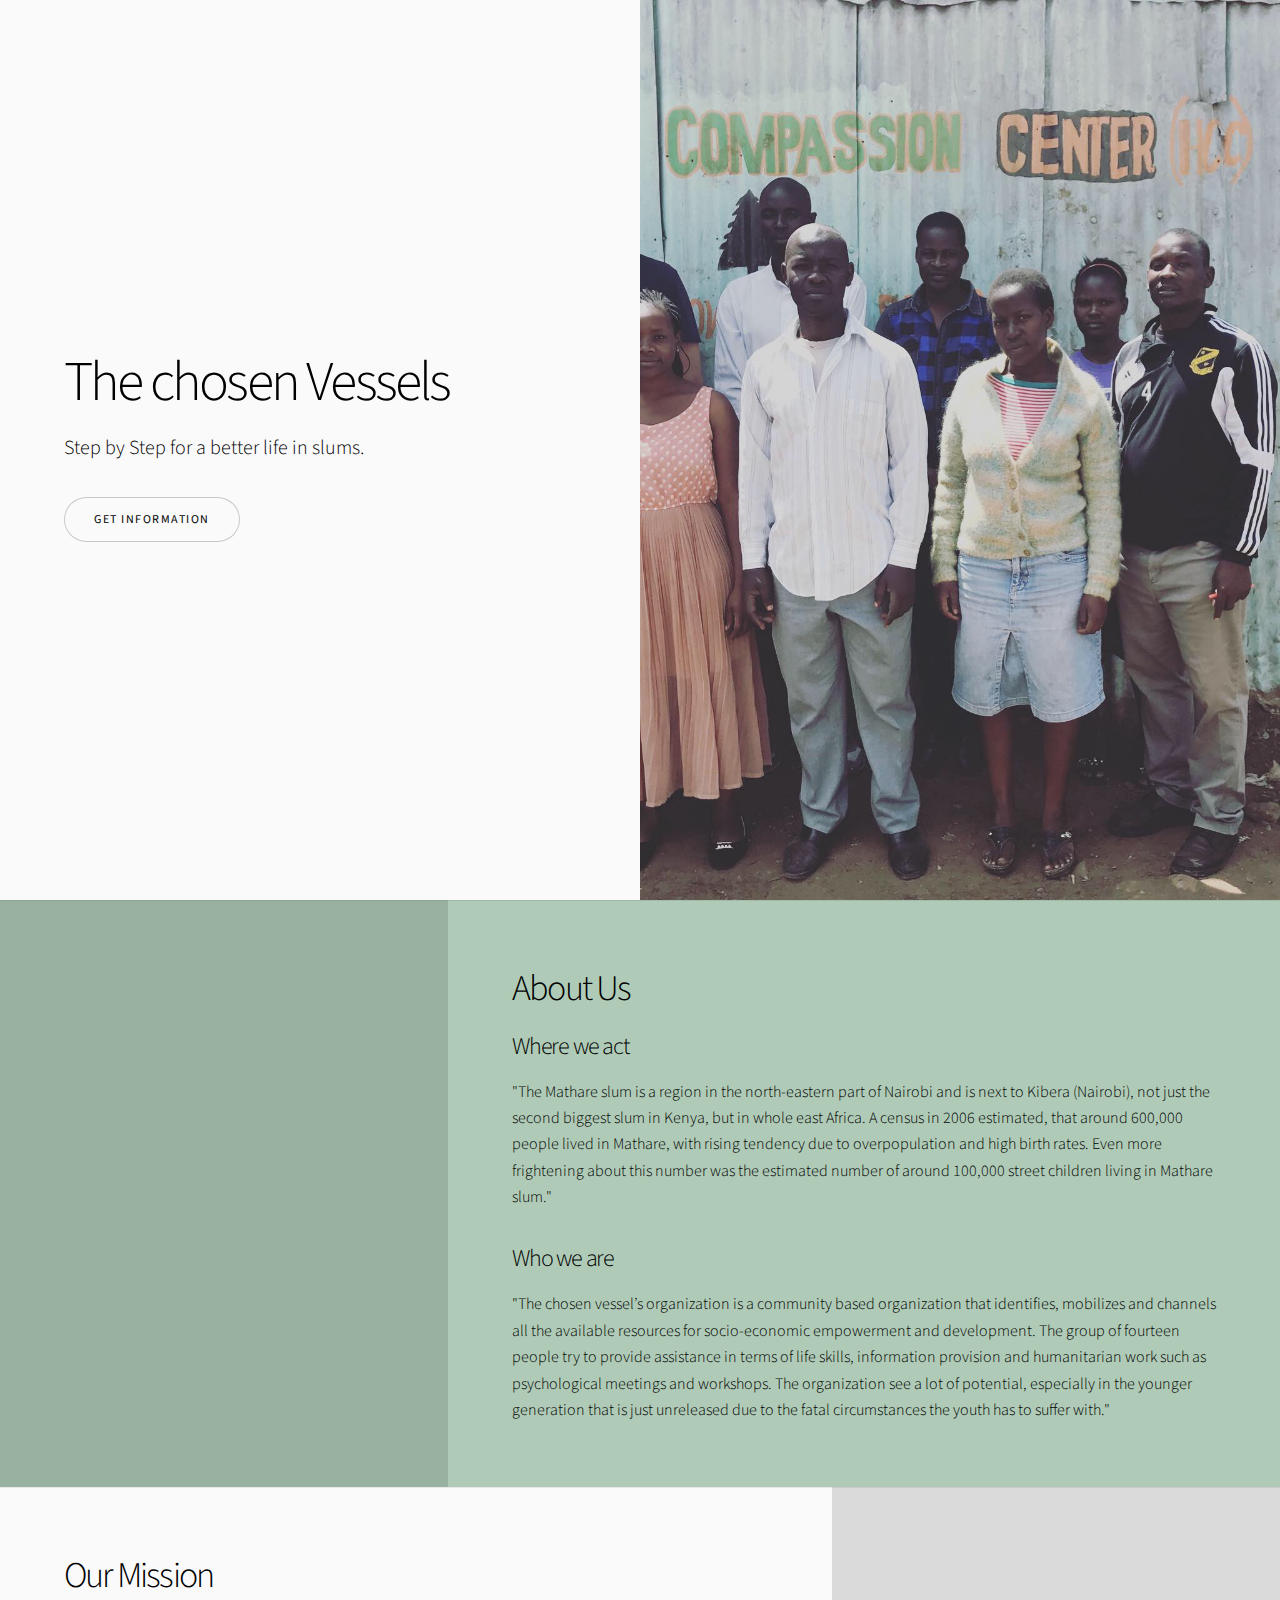
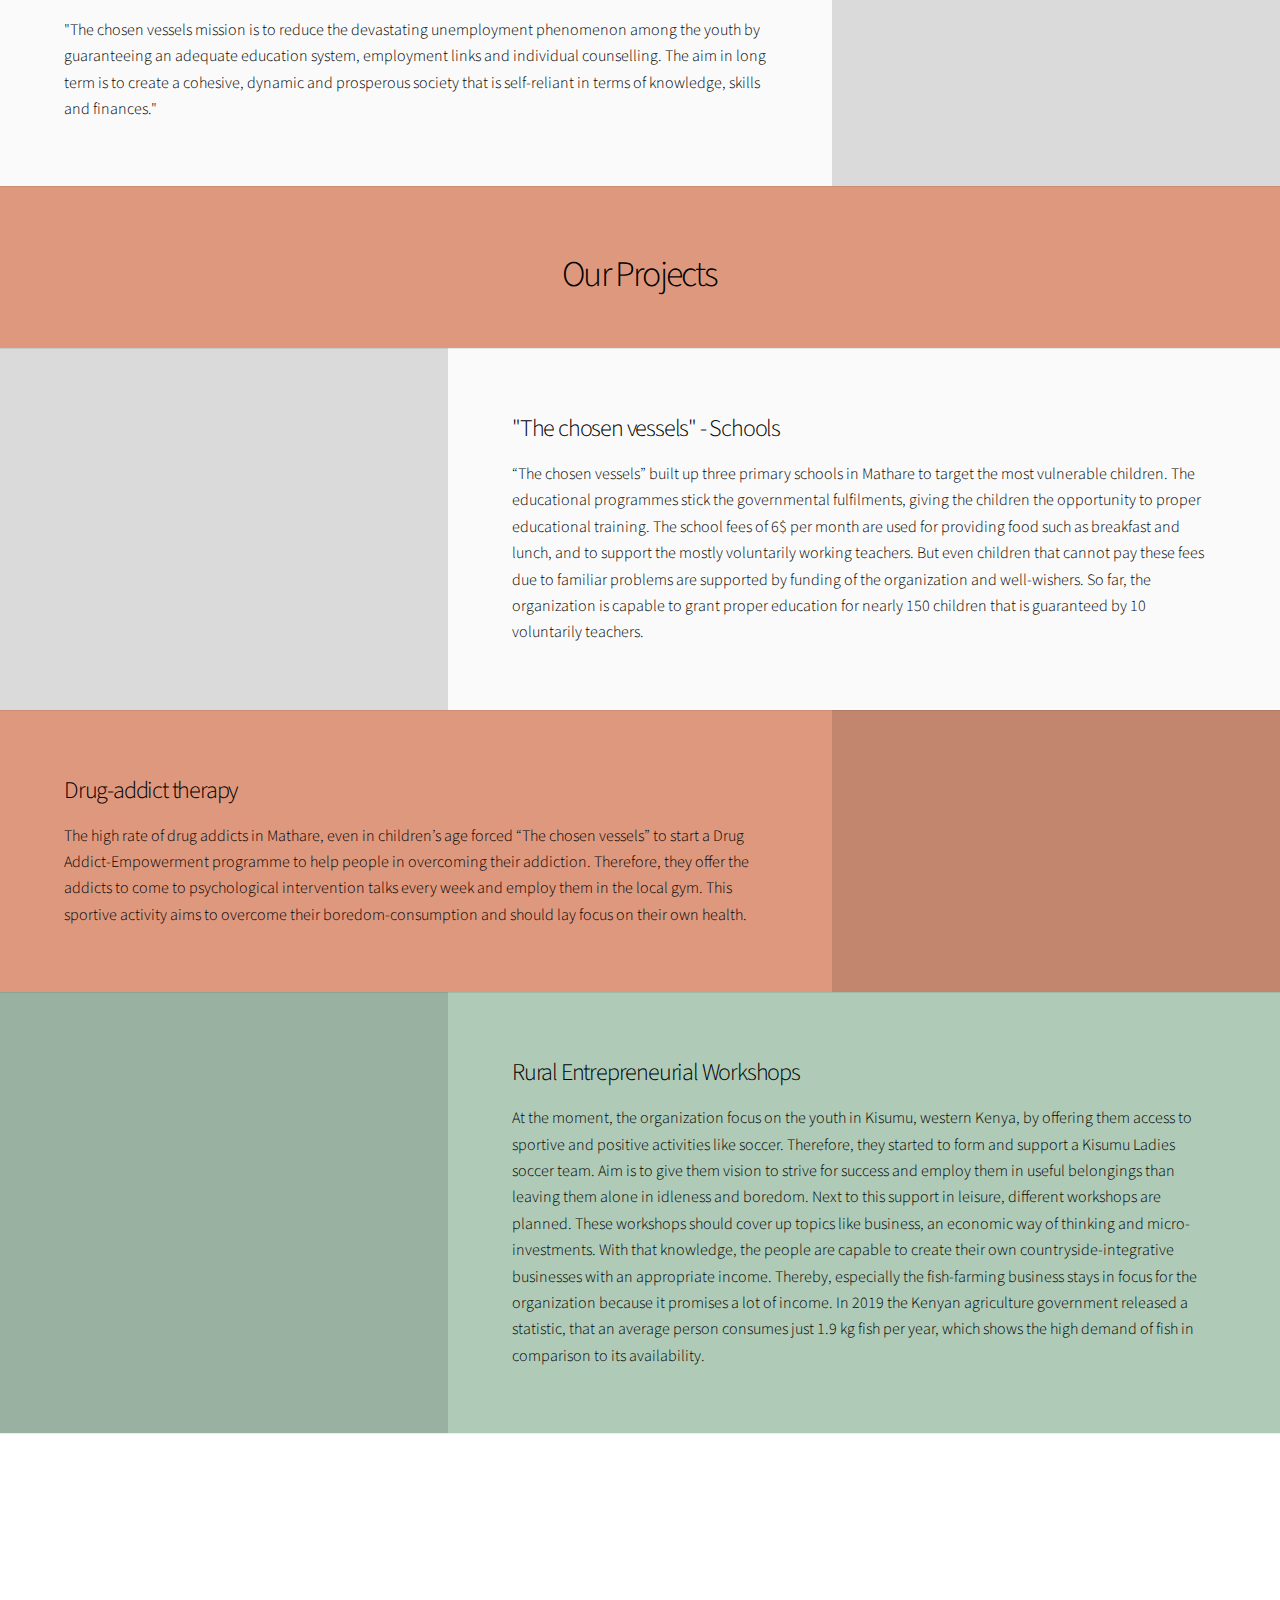
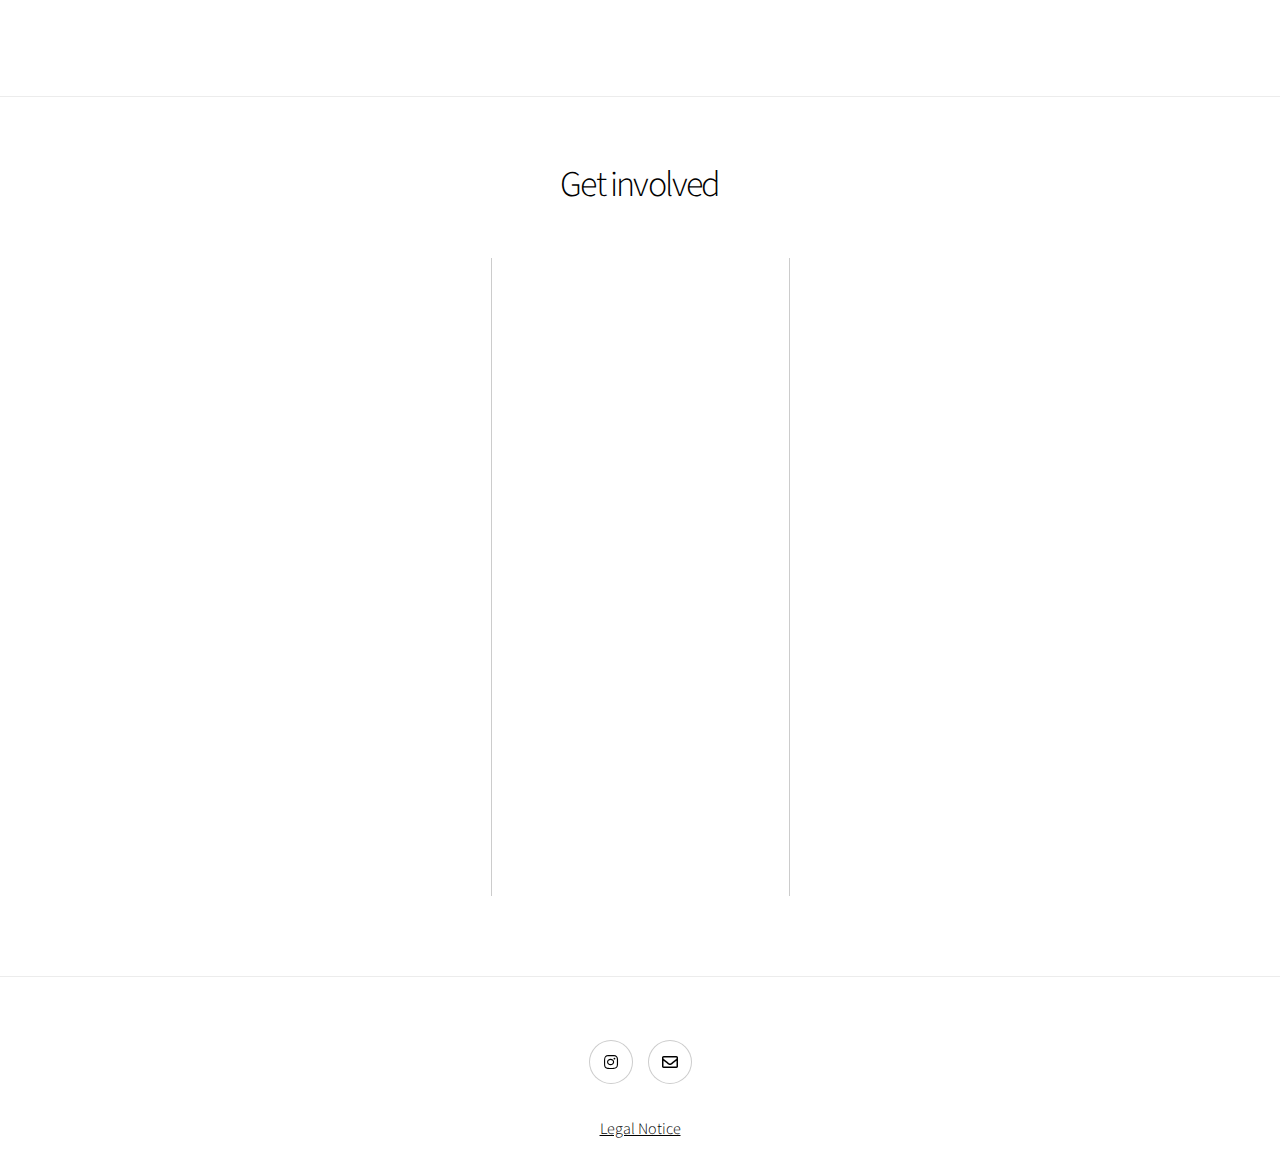
==== commit 5be4bf61: "fix gallery and change image order" ====
--- a/index.html
+++ b/index.html
@@ -18,12 +18,12 @@
       <div id="wrapper" class="divided">
 
         <!-- One -->
-          <section class="banner style1 orient-left content-align-left image-position-right fullscreen onload-image-fade-in onload-content-fade-right">
+          <section class="banner style1 color1 orient-left content-align-left image-position-right fullscreen onload-image-fade-in onload-content-fade-right">
             <div class="content">
               <h1>The chosen Vessels</h1>
-              <p class="major">A (modular, highly tweakable) responsive charity project.</p>
+              <p class="major">Step by Step for a better life in slums.</p>
               <ul class="actions stacked">
-                <li><a href="#first" class="button big wide smooth-scroll-middle">Get Started</a></li>
+                <li><a href="#first" class="button big wide smooth-scroll-middle">Get Information</a></li>
               </ul>
             </div>
             <div class="image">
@@ -32,21 +32,21 @@
           </section>
 
         <!-- Two -->
-          <section class="spotlight style1 orient-right content-align-left image-position-center onscroll-image-fade-in" id="first">
-            <div class="content">
-              <h2>About</h2>
+          <section class="spotlight style1 color2 orient-right content-align-left image-position-center onscroll-image-fade-in" id="first">
+            <div class="content">
+              <h2>About Us</h2>
               <h3>Where we act</h3>
               <p>"The Mathare slum is a region in the north-eastern part of Nairobi and is next to Kibera (Nairobi), not just the second biggest slum in Kenya, but in whole east Africa. A census in 2006 estimated, that around 600,000 people lived in Mathare, with rising tendency due to overpopulation and high birth rates. Even more frightening about this number was the estimated number of  around 100,000 street children living in Mathare slum."</p>
               <h3>Who we are</h3>
               <p>"The chosen vessel’s organization is a community based organization that identifies, mobilizes and channels all the available resources for socio-economic empowerment and development. The group of fourteen people try to provide assistance in terms of life skills, information provision and humanitarian work such as psychological meetings and workshops. The organization see a lot of potential, especially in the younger generation that is just unreleased due to the fatal circumstances the youth has to suffer with."</p>
             </div>
             <div class="image">
-              <img src="images/group-1.jpg" alt="" />
+              <img src="images/portrait-3.jpg" alt="" />
             </div>
           </section>
 
         <!-- Three -->
-          <section class="spotlight style1 orient-left content-align-left image-position-center onscroll-image-fade-in">
+          <section class="spotlight style1 color1 orient-left content-align-left image-position-center onscroll-image-fade-in">
             <div class="content">
               <h2>Our Mission</h2>
               <p>"The chosen vessels mission is to reduce the devastating unemployment phenomenon among the youth by guaranteeing an adequate education system, employment links and individual counselling. The aim in long term is to create a cohesive, dynamic and prosperous society that is self-reliant in terms of knowledge, skills and finances."</p>
@@ -56,214 +56,124 @@
             </div>
           </section>
 
-          <section class="wrapper style1 align-center">
+          <section class="wrapper style1 align-center color4">
             <div class="inner">
               <h2>Our Projects</h2>
             </div>
           </section>
 
-          <section class="spotlight style1 orient-right content-align-left image-position-center onscroll-image-fade-in">
+          <section class="spotlight style1 color1 orient-right content-align-left image-position-center onscroll-image-fade-in">
             <div class="content">
               <h3>"The chosen vessels" - Schools</h3>
               <p>“The chosen vessels” built up three primary schools in Mathare to target the most vulnerable children. The educational programmes stick the governmental fulfilments, giving the children the opportunity to proper educational training. The school fees of 6$ per month are used for providing food such as breakfast and lunch, and to support the mostly voluntarily working teachers. But even children that cannot pay these fees due to familiar problems are supported by funding of the organization and well-wishers. So far, the organization is capable to grant proper education for nearly 150 children that is guaranteed by 10 voluntarily teachers.
             </div>
             <div class="image">
-              <img src="images/group-2.jpg" alt="" />
-            </div>
-          </section>
-
-          <section class="spotlight style1 orient-left content-align-left image-position-center onscroll-image-fade-in">
+              <img src="images/group-3.jpg" alt="" />
+            </div>
+          </section>
+
+          <section class="spotlight style1 color4 orient-left content-align-left image-position-center onscroll-image-fade-in">
             <div class="content">
               <h3>Drug-addict therapy</h3>
               <p>The high rate of drug addicts in Mathare, even in children’s age forced “The chosen vessels” to start a Drug Addict-Empowerment programme to help people in overcoming their addiction. Therefore, they offer the addicts to come to psychological intervention talks every week and employ them in the local gym. This sportive activity aims to overcome their boredom-consumption and should lay focus on their own health.</p>
             </div>
             <div class="image">
-              <img src="images/group-2.jpg" alt="" />
-            </div>
-          </section>
-
-          <section class="spotlight style1 orient-right content-align-left image-position-center onscroll-image-fade-in">
+              <img src="images/group-4.jpg" alt="" />
+            </div>
+          </section>
+
+          <section class="spotlight style1 color2 orient-right content-align-left image-position-center onscroll-image-fade-in">
             <div class="content">
               <h3>Rural Entrepreneurial Workshops</h3>
               <p>At the moment, the organization focus on the youth in Kisumu, western Kenya, by offering them access to sportive and positive activities like soccer. Therefore, they started to form and support a Kisumu Ladies soccer team. Aim is to give them vision to strive for success and employ them in useful belongings than leaving them alone in idleness and boredom. Next to this support in leisure, different workshops are planned. These workshops should cover up topics like business, an economic way of thinking and micro-investments. With that knowledge, the people are capable to create their own countryside-integrative businesses with an appropriate income. Thereby, especially the fish-farming business stays in focus for the organization because it promises a lot of income. In 2019 the Kenyan agriculture government released a statistic, that an average person consumes just 1.9 kg fish per year, which shows the high demand of fish in comparison to its availability.</p>
             </div>
             <div class="image">
-              <img src="images/group-2.jpg" alt="" />
-            </div>
-          </section>
-
-
-        <!-- Five -->
-          <section class="wrapper style1 align-center">
-
-            <!-- Gallery -->
-              <div class="gallery style2 medium lightbox onscroll-fade-in">
-                <article>
-                  <a href="images/gallery/fulls/01.jpg" class="image">
-                    <img src="images/gallery/thumbs/01.jpg" alt="" />
-                  </a>
-                  <div class="caption">
-                    <h3>Ipsum Dolor</h3>
-                    <p>Lorem ipsum dolor amet, consectetur magna etiam elit. Etiam sed ultrices.</p>
-                    <ul class="actions fixed">
-                      <li><span class="button small">Details</span></li>
-                    </ul>
-                  </div>
-                </article>
-                <article>
-                  <a href="images/gallery/fulls/02.jpg" class="image">
-                    <img src="images/gallery/thumbs/02.jpg" alt="" />
-                  </a>
-                  <div class="caption">
-                    <h3>Feugiat Lorem</h3>
-                    <p>Lorem ipsum dolor amet, consectetur magna etiam elit. Etiam sed ultrices.</p>
-                    <ul class="actions fixed">
-                      <li><span class="button small">Details</span></li>
-                    </ul>
-                  </div>
-                </article>
-                <article>
-                  <a href="images/gallery/fulls/03.jpg" class="image">
-                    <img src="images/gallery/thumbs/03.jpg" alt="" />
-                  </a>
-                  <div class="caption">
-                    <h3>Magna Amet</h3>
-                    <p>Lorem ipsum dolor amet, consectetur magna etiam elit. Etiam sed ultrices.</p>
-                    <ul class="actions fixed">
-                      <li><span class="button small">Details</span></li>
-                    </ul>
-                  </div>
-                </article>
-                <article>
-                  <a href="images/gallery/fulls/04.jpg" class="image">
-                    <img src="images/gallery/thumbs/04.jpg" alt="" />
-                  </a>
-                  <div class="caption">
-                    <h3>Sed Tempus</h3>
-                    <p>Lorem ipsum dolor amet, consectetur magna etiam elit. Etiam sed ultrices.</p>
-                    <ul class="actions fixed">
-                      <li><span class="button small">Details</span></li>
-                    </ul>
-                  </div>
-                </article>
-                <article>
-                  <a href="images/gallery/fulls/05.jpg" class="image">
-                    <img src="images/gallery/thumbs/05.jpg" alt="" />
-                  </a>
-                  <div class="caption">
-                    <h3>Ultrices Magna</h3>
-                    <p>Lorem ipsum dolor amet, consectetur magna etiam elit. Etiam sed ultrices.</p>
-                    <ul class="actions fixed">
-                      <li><span class="button small">Details</span></li>
-                    </ul>
-                  </div>
-                </article>
-                <article>
-                  <a href="images/gallery/fulls/06.jpg" class="image">
-                    <img src="images/gallery/thumbs/06.jpg" alt="" />
-                  </a>
-                  <div class="caption">
-                    <h3>Sed Tempus</h3>
-                    <p>Lorem ipsum dolor amet, consectetur magna etiam elit. Etiam sed ultrices.</p>
-                    <ul class="actions fixed">
-                      <li><span class="button small">Details</span></li>
-                    </ul>
-                  </div>
-                </article>
-                <article>
-                  <a href="images/gallery/fulls/07.jpg" class="image">
-                    <img src="images/gallery/thumbs/07.jpg" alt="" />
-                  </a>
-                  <div class="caption">
-                    <h3>Ipsum Lorem</h3>
-                    <p>Lorem ipsum dolor amet, consectetur magna etiam elit. Etiam sed ultrices.</p>
-                    <ul class="actions fixed">
-                      <li><span class="button small">Details</span></li>
-                    </ul>
-                  </div>
-                </article>
-                <article>
-                  <a href="images/gallery/fulls/08.jpg" class="image">
-                    <img src="images/gallery/thumbs/08.jpg" alt="" />
-                  </a>
-                  <div class="caption">
-                    <h3>Magna Risus</h3>
-                    <p>Lorem ipsum dolor amet, consectetur magna etiam elit. Etiam sed ultrices.</p>
-                    <ul class="actions fixed">
-                      <li><span class="button small">Details</span></li>
-                    </ul>
-                  </div>
-                </article>
-                <article>
-                  <a href="images/gallery/fulls/09.jpg" class="image">
-                    <img src="images/gallery/thumbs/09.jpg" alt="" />
-                  </a>
-                  <div class="caption">
-                    <h3>Tempus Dolor</h3>
-                    <p>Lorem ipsum dolor amet, consectetur magna etiam elit. Etiam sed ultrices.</p>
-                    <ul class="actions fixed">
-                      <li><span class="button small">Details</span></li>
-                    </ul>
-                  </div>
-                </article>
-                <article>
-                  <a href="images/gallery/fulls/10.jpg" class="image">
-                    <img src="images/gallery/thumbs/10.jpg" alt="" />
-                  </a>
-                  <div class="caption">
-                    <h3>Sed Etiam</h3>
-                    <p>Lorem ipsum dolor amet, consectetur magna etiam elit. Etiam sed ultrices.</p>
-                    <ul class="actions fixed">
-                      <li><span class="button small">Details</span></li>
-                    </ul>
-                  </div>
-                </article>
-                <article>
-                  <a href="images/gallery/fulls/11.jpg" class="image">
-                    <img src="images/gallery/thumbs/11.jpg" alt="" />
-                  </a>
-                  <div class="caption">
-                    <h3>Magna Lorem</h3>
-                    <p>Lorem ipsum dolor amet, consectetur magna etiam elit. Etiam sed ultrices.</p>
-                    <ul class="actions fixed">
-                      <li><span class="button small">Details</span></li>
-                    </ul>
-                  </div>
-                </article>
-                <article>
-                  <a href="images/gallery/fulls/12.jpg" class="image">
-                    <img src="images/gallery/thumbs/12.jpg" alt="" />
-                  </a>
-                  <div class="caption">
-                    <h3>Ipsum Dolor</h3>
-                    <p>Lorem ipsum dolor amet, consectetur magna etiam elit. Etiam sed ultrices.</p>
-                    <ul class="actions fixed">
-                      <li><span class="button small">Details</span></li>
-                    </ul>
-                  </div>
-                </article>
-              </div>
-
-          </section>
+              <img src="images/group-1.jpg" alt="" />
+            </div>
+          </section>
+
+
+          <!-- Gallery -->
+          <div class="gallery style2 lightbox medium onscroll-fade-in">
+            <article>
+              <a href="images/insta-4.jpg" class="image">
+                <img src="images/gallery/thumbs/insta-4.jpg" alt="" />
+              </a>
+            </article>
+            <article>
+              <a href="images/insta-5.jpg" class="image">
+                <img src="images/gallery/thumbs/insta-5.jpg" alt="" />
+              </a>
+            </article>
+            <article>
+              <a href="images/insta-2.jpg" class="image">
+                <img src="images/gallery/thumbs/insta-2.jpg" alt="" />
+              </a>
+            </article>
+            <article>
+              <a href="images/insta-3.jpg" class="image">
+                <img src="images/gallery/thumbs/insta-3.jpg" alt="" />
+              </a>
+            </article>
+            <article>
+              <a href="images/insta-1.jpg" class="image">
+                <img src="images/gallery/thumbs/insta-1.jpg" alt="" />
+              </a>
+            </article>
+            <article>
+              <a href="images/group-1.jpg" class="image">
+                <img src="images/group-1.jpg" alt=""/>
+              </a>
+            </article>
+            <article>
+              <a href="images/group-2.jpg" class="image">
+                <img src="images/gallery/thumbs/group-2.jpg" alt="" />
+              </a>
+            </article>
+            <article>
+              <a href="images/portrait-1.jpg" class="image">
+                <img src="images/gallery/thumbs/portrait-1.jpg" alt="" />
+              </a>
+            </article>
+            <article>
+              <a href="images/portrait-2.jpg" class="image">
+                <img src="images/gallery/thumbs/portrait-2.jpg" alt="" />
+              </a>
+            </article>
+            <article>
+              <a href="images/group-5.jpg" class="image">
+                <img src="images/gallery/thumbs/group-5.jpg" alt="" />
+              </a>
+            </article>
+            <article>
+              <a href="images/group-3.jpg" class="image">
+                <img src="images/gallery/thumbs/group-3.jpg" alt="" />
+              </a>
+            </article>
+            <article>
+              <a href="images/group-4.jpg" class="image">
+                <img src="images/gallery/thumbs/group-4.jpg" alt="" />
+              </a>
+            </article>
+          </div>
 
         <!-- Six -->
           <section class="wrapper style1 align-center">
             <div class="inner">
               <h2>Get involved</h2>
-              <p>Lorem ipsum dolor sit amet, consectetur adipiscing elit. Morbi id ante sed ex pharetra lacinia sit amet vel massa. Donec facilisis laoreet nulla eu bibendum. Donec ut ex risus. Fusce lorem lectus, pharetra pretium massa et, hendrerit vestibulum odio lorem ipsum.</p>
               <div class="items style1 medium onscroll-fade-in">
                 <section>
-                  <span class="icon style2 major fa-gem"></span>
+                  <span class="icon solid style2 major fa-donate"></span>
                   <h3>Donation</h3>
                   <p>If you are interested in supporting our project, we would be very thankful for your donation of money. Next to other organizations, we guarantee a 100% transparent transfer directly to our organization without administration- or registration costs. But not just money can be used in our projects, also donations of goods or food are mostly welcomed. Just feel free to contact us via mail or phone then. Thank you for supporting us!</p>
                 </section>
                 <section>
-                  <span class="icon solid style2 major fa-save"></span>
+                  <span class="icon solid style2 major fa-smile"></span>
                   <h3>One smile a day...</h3>
                   <p>In our programme of "One smile a day..." you have the opportunity to support a certain child in our school regarding school fee's, food and daily school goods. With a monthly payment of just 10$ you allow a child to live it's life without suffering anymore.</p>
                 </section>
                 <section>
-                  <span class="icon solid style2 major fa-chart-bar"></span>
+                  <span class="icon solid style2 major fa-hands-helping"></span>
                   <h3>Voluntary</h3>
                   <p>No money but a lot of manpower and you are open for a life changing experience? Then feel free to apply for our volunteer programme! Dive deep with us into the life of Nairobi and it's Mathare slum and experience the love and potential all over this place. In comparison to other Voluntaries, at our place you just will pay for your accommodation and your food, without any administrational fee's. Just contact us via mail and feel free to ask anything if you are interest! Become part of our big "Mathare family"!</p>
                 </section>
@@ -272,7 +182,7 @@
           </section>
 
         <!-- Seven -->
-          <section class="wrapper style1 align-center">
+          <!-- <section class="wrapper style1 align-center">
             <div class="inner medium">
               <h2>Get in touch</h2>
               <form method="post" action="#">
@@ -296,16 +206,18 @@
               </form>
 
             </div>
-          </section>
+          </section> -->
 
         <!-- Footer -->
           <footer class="wrapper style1 align-center">
             <div class="inner">
               <ul class="icons">
-                <li><a href="#" class="icon brands style2 fa-facebook-f"><span class="label">Facebook</span></a></li>
-                <li><a href="#" class="icon brands style2 fa-instagram"><span class="label">Instagram</span></a></li>
-                <li><a href="#" class="icon style2 fa-envelope"><span class="label">Email</span></a></li>
+                <li><a href="https://www.instagram.com/thechosenvessels_kenya/" class="icon brands style2 fa-instagram" target="_blank"><span class="label">Instagram</span></a></li>
+                <li><a href="mailto:thechosenvessels.kenya@gmail.com" class="icon style2 fa-envelope"><span class="label">Email</span></a></li>
               </ul>
+              <a href="legal-notice.html">Legal Notice</a>
+            </div>
+            <div class="">
             </div>
           </footer>
 
--- a/assets/css/main.css
+++ b/assets/css/main.css
@@ -1,12 +1,10 @@
 @import url(fontawesome-all.min.css);
 @import url("https://fonts.googleapis.com/css?family=Source+Sans+Pro:300,300i,400,400i");
-
-/*
-	Story by HTML5 UP
-	html5up.net | @ajlkn
-	Free for personal and commercial use under the CCA 3.0 license (html5up.net/license)
+/*
+	Story by HTML5 UP
+	html5up.net | @ajlkn
+	Free for personal and commercial use under the CCA 3.0 license (html5up.net/license)
 */
-
 html, body, div, span, applet, object,
 iframe, h1, h2, h3, h4, h5, h6, p, blockquote,
 pre, a, abbr, acronym, address, big, cite,
@@ -18,8586 +16,5570 @@
 canvas, details, embed, figure, figcaption,
 footer, header, hgroup, menu, nav, output, ruby,
 section, summary, time, mark, audio, video {
-	margin: 0;
-	padding: 0;
-	border: 0;
-	font-size: 100%;
-	font: inherit;
-	vertical-align: baseline;}
+  margin: 0;
+  padding: 0;
+  border: 0;
+  font-size: 100%;
+  font: inherit;
+  vertical-align: baseline; }
 
 article, aside, details, figcaption, figure,
 footer, header, hgroup, menu, nav, section {
-	display: block;}
+  display: block; }
 
 body {
-	line-height: 1;
-}
+  line-height: 1; }
 
 ol, ul {
-	list-style: none;
-}
+  list-style: none; }
 
 blockquote, q {
-	quotes: none;
-}
-
-	blockquote:before, blockquote:after, q:before, q:after {
-		content: '';
-		content: none;
-	}
+  quotes: none; }
+  blockquote:before, blockquote:after, q:before, q:after {
+    content: '';
+    content: none; }
 
 table {
-	border-collapse: collapse;
-	border-spacing: 0;
-}
+  border-collapse: collapse;
+  border-spacing: 0; }
 
 body {
-	-webkit-text-size-adjust: none;
-}
+  -webkit-text-size-adjust: none; }
 
 mark {
-	background-color: transparent;
-	color: inherit;
-}
+  background-color: transparent;
+  color: inherit; }
 
 input::-moz-focus-inner {
-	border: 0;
-	padding: 0;
-}
+  border: 0;
+  padding: 0; }
 
 input, select, textarea {
-	-moz-appearance: none;
-	-webkit-appearance: none;
-	-ms-appearance: none;
-	appearance: none;
-}
+  -moz-appearance: none;
+  -webkit-appearance: none;
+  -ms-appearance: none;
+  appearance: none; }
 
 /* Basic */
-
-	@-ms-viewport {
-		width: device-width;
-	}
-
-	body {
-		-ms-overflow-style: scrollbar;
-	}
-
-	@media screen and (max-width: 480px) {
-
-		html, body {
-			min-width: 320px;
-		}
-
-	}
-
-	html {
-		box-sizing: border-box;
-	}
-
-	*, *:before, *:after {
-		box-sizing: inherit;
-	}
-
-	body {
-		background: #ffffff;
-	}
-
-		body.is-preload *, body.is-preload *:before, body.is-preload *:after {
-			-moz-animation: none !important;
-			-webkit-animation: none !important;
-			-ms-animation: none !important;
-			animation: none !important;
-			-moz-transition: none !important;
-			-webkit-transition: none !important;
-			-ms-transition: none !important;
-			transition: none !important;
-		}
+@-ms-viewport {
+  width: device-width; }
+body {
+  -ms-overflow-style: scrollbar; }
+
+@media screen and (max-width: 480px) {
+  html, body {
+    min-width: 320px; } }
+html {
+  box-sizing: border-box; }
+
+*, *:before, *:after {
+  box-sizing: inherit; }
+
+body {
+  background: #ffffff; }
+  body.is-preload *, body.is-preload *:before, body.is-preload *:after {
+    -moz-animation: none !important;
+    -webkit-animation: none !important;
+    -ms-animation: none !important;
+    animation: none !important;
+    -moz-transition: none !important;
+    -webkit-transition: none !important;
+    -ms-transition: none !important;
+    transition: none !important; }
 
 /* Type */
-
-	html {
-		font-size: 18pt;
-	}
-
-		@media screen and (max-width: 1680px) {
-
-			html {
-				font-size: 14pt;
-			}
-
-		}
-
-		@media screen and (max-width: 1280px) {
-
-			html {
-				font-size: 12pt;
-			}
-
-		}
-
-		@media screen and (max-width: 736px) {
-
-			html {
-				font-size: 11pt;
-			}
-
-		}
-
-		@media screen and (max-width: 360px) {
-
-			html {
-				font-size: 10pt;
-			}
-
-		}
-
-	body {
-		background-color: #ffffff;
-		color: #000000;
-	}
-
-	body, input, select, textarea {
-		font-family: "Source Sans Pro", Helvetica, sans-serif;
-		font-size: 1rem;
-		font-weight: 300;
-		line-height: 1.65;
-	}
-
-	a {
-		-moz-transition: color 0.2s ease-in-out;
-		-webkit-transition: color 0.2s ease-in-out;
-		-ms-transition: color 0.2s ease-in-out;
-		transition: color 0.2s ease-in-out;
-		text-decoration: underline;
-	}
-
-		a:hover {
-			text-decoration: none;
-		}
-
-	strong, b {
-		font-weight: 400;
-	}
-
-	em, i {
-		font-style: italic;
-	}
-
-	p {
-		margin: 0 0 2rem 0;
-	}
-
-		p.major {
-			font-size: 1.25rem;
-		}
-
-	h1, h2, h3, h4, h5, h6 {
-		font-weight: 300;
-		line-height: 1.375;
-		letter-spacing: -0.05em;
-		margin: 0 0 1rem 0;
-	}
-
-		h1 a, h2 a, h3 a, h4 a, h5 a, h6 a {
-			color: inherit;
-			text-decoration: none;
-		}
-
-	h1 {
-		font-size: 3.5rem;
-		line-height: 1.2;
-	}
-
-	h2 {
-		font-size: 2.25rem;
-	}
-
-	h3 {
-		font-size: 1.5rem;
-	}
-
-	h4 {
-		font-size: 1.1rem;
-	}
-
-	h5 {
-		font-size: 0.9rem;
-	}
-
-	h6 {
-		font-size: 0.7rem;
-	}
-
-	sub {
-		font-size: 0.8rem;
-		position: relative;
-		top: 0.5rem;
-	}
-
-	sup {
-		font-size: 0.8rem;
-		position: relative;
-		top: -0.5rem;
-	}
-
-	blockquote {
-		border-left: solid 4px;
-		font-style: italic;
-		margin: 0 0 2rem 0;
-		padding: 0.5rem 0 0.5rem 2rem;
-	}
-
-	code {
-		border-radius: 4px;
-		font-family: "Courier New", monospace;
-		font-size: 0.9em;
-		margin: 0 0.25rem;
-		padding: 0.25rem 0.325rem;
-	}
-
-	pre {
-		-webkit-overflow-scrolling: touch;
-		font-family: "Courier New", monospace;
-		font-size: 0.9em;
-		margin: 0 0 2rem 0;
-	}
-
-		pre code {
-			display: block;
-			line-height: 1.5;
-			padding: 0.75rem 1rem;
-			overflow-x: auto;
-		}
-
-	hr {
-		border: 0;
-		border-bottom: solid 1px;
-		margin: 2.5rem 0;
-	}
-
-		hr.major {
-			margin: 3.5rem 0;
-		}
-
-	.align-left {
-		text-align: left;
-	}
-
-	.align-center {
-		text-align: center;
-	}
-
-	.align-right {
-		text-align: right;
-	}
-
-	@media screen and (max-width: 736px) {
-
-		p.major {
-			font-size: 1.1rem;
-		}
-
-		h1 {
-			font-size: 2.5rem;
-		}
-
-		h2 {
-			font-size: 2rem;
-		}
-
-		h3 {
-			font-size: 1.25rem;
-		}
-
-		h4 {
-			font-size: 1rem;
-		}
-
-	}
-
-	input, select, textarea {
-		color: #000000;
-	}
-
-	a {
-		color: #000000;
-	}
-
-		a:hover {
-			color: #47D3E5;
-		}
-
-	strong, b {
-		color: #000000;
-	}
-
-	h1, h2, h3, h4, h5, h6 {
-		color: #000000;
-	}
-
-	blockquote {
-		border-left-color: rgba(0, 0, 0, 0.2);
-	}
-
-	code {
-		background: rgba(0, 0, 0, 0.05);
-		border-color: rgba(0, 0, 0, 0.2);
-	}
-
-	hr {
-		border-bottom-color: rgba(0, 0, 0, 0.2);
-	}
+html {
+  font-size: 18pt; }
+  @media screen and (max-width: 1680px) {
+    html {
+      font-size: 14pt; } }
+  @media screen and (max-width: 1280px) {
+    html {
+      font-size: 12pt; } }
+  @media screen and (max-width: 736px) {
+    html {
+      font-size: 11pt; } }
+  @media screen and (max-width: 360px) {
+    html {
+      font-size: 10pt; } }
+
+body {
+  background-color: #ffffff;
+  color: #000000; }
+
+body, input, select, textarea {
+  font-family: "Source Sans Pro", Helvetica, sans-serif;
+  font-size: 1rem;
+  font-weight: 300;
+  line-height: 1.65; }
+
+a {
+  -moz-transition: color 0.2s ease-in-out;
+  -webkit-transition: color 0.2s ease-in-out;
+  -ms-transition: color 0.2s ease-in-out;
+  transition: color 0.2s ease-in-out;
+  text-decoration: underline; }
+  a:hover {
+    text-decoration: none; }
+
+strong, b {
+  font-weight: 400; }
+
+em, i {
+  font-style: italic; }
+
+p {
+  margin: 0 0 2rem 0; }
+  p.major {
+    font-size: 1.25rem; }
+
+h1, h2, h3, h4, h5, h6 {
+  font-weight: 300;
+  line-height: 1.375;
+  letter-spacing: -0.05em;
+  margin: 0 0 1rem 0; }
+  h1 a, h2 a, h3 a, h4 a, h5 a, h6 a {
+    color: inherit;
+    text-decoration: none; }
+
+h1 {
+  font-size: 3.5rem;
+  line-height: 1.2; }
+
+h2 {
+  font-size: 2.25rem; }
+
+h3 {
+  font-size: 1.5rem; }
+
+h4 {
+  font-size: 1.1rem; }
+
+h5 {
+  font-size: 0.9rem; }
+
+h6 {
+  font-size: 0.7rem; }
+
+sub {
+  font-size: 0.8rem;
+  position: relative;
+  top: 0.5rem; }
+
+sup {
+  font-size: 0.8rem;
+  position: relative;
+  top: -0.5rem; }
+
+blockquote {
+  border-left: solid 4px;
+  font-style: italic;
+  margin: 0 0 2rem 0;
+  padding: 0.5rem 0 0.5rem 2rem; }
+
+code {
+  border-radius: 4px;
+  font-family: "Courier New", monospace;
+  font-size: 0.9em;
+  margin: 0 0.25rem;
+  padding: 0.25rem 0.325rem; }
+
+pre {
+  -webkit-overflow-scrolling: touch;
+  font-family: "Courier New", monospace;
+  font-size: 0.9em;
+  margin: 0 0 2rem 0; }
+  pre code {
+    display: block;
+    line-height: 1.5;
+    padding: 0.75rem 1rem;
+    overflow-x: auto; }
+
+hr {
+  border: 0;
+  border-bottom: solid 1px;
+  margin: 2.5rem 0; }
+  hr.major {
+    margin: 3.5rem 0; }
+
+.align-left {
+  text-align: left; }
+
+.align-center {
+  text-align: center; }
+
+.align-right {
+  text-align: right; }
+
+@media screen and (max-width: 736px) {
+  p.major {
+    font-size: 1.1rem; }
+
+  h1 {
+    font-size: 2.5rem; }
+
+  h2 {
+    font-size: 2rem; }
+
+  h3 {
+    font-size: 1.25rem; }
+
+  h4 {
+    font-size: 1rem; } }
+input, select, textarea {
+  color: #000000; }
+
+a {
+  color: #000000; }
+  a:hover {
+    color: #47D3E5; }
+
+strong, b {
+  color: #000000; }
+
+h1, h2, h3, h4, h5, h6 {
+  color: #000000; }
+
+blockquote {
+  border-left-color: rgba(0, 0, 0, 0.2); }
+
+code {
+  background: rgba(0, 0, 0, 0.05);
+  border-color: rgba(0, 0, 0, 0.2); }
+
+hr {
+  border-bottom-color: rgba(0, 0, 0, 0.2); }
 
 /* Row */
-
-	.row {
-		display: flex;
-		flex-wrap: wrap;
-		box-sizing: border-box;
-		align-items: stretch;
-	}
-
-		.row > * {
-			box-sizing: border-box;
-		}
-
-		.row.gtr-uniform > * > :last-child {
-			margin-bottom: 0;
-		}
-
-		.row.aln-left {
-			justify-content: flex-start;
-		}
-
-		.row.aln-center {
-			justify-content: center;
-		}
-
-		.row.aln-right {
-			justify-content: flex-end;
-		}
-
-		.row.aln-top {
-			align-items: flex-start;
-		}
-
-		.row.aln-middle {
-			align-items: center;
-		}
-
-		.row.aln-bottom {
-			align-items: flex-end;
-		}
-
-		.row > .imp {
-			order: -1;
-		}
-
-		.row > .col-1 {
-			width: 8.33333%;
-		}
-
-		.row > .off-1 {
-			margin-left: 8.33333%;
-		}
-
-		.row > .col-2 {
-			width: 16.66667%;
-		}
-
-		.row > .off-2 {
-			margin-left: 16.66667%;
-		}
-
-		.row > .col-3 {
-			width: 25%;
-		}
-
-		.row > .off-3 {
-			margin-left: 25%;
-		}
-
-		.row > .col-4 {
-			width: 33.33333%;
-		}
-
-		.row > .off-4 {
-			margin-left: 33.33333%;
-		}
-
-		.row > .col-5 {
-			width: 41.66667%;
-		}
-
-		.row > .off-5 {
-			margin-left: 41.66667%;
-		}
-
-		.row > .col-6 {
-			width: 50%;
-		}
-
-		.row > .off-6 {
-			margin-left: 50%;
-		}
-
-		.row > .col-7 {
-			width: 58.33333%;
-		}
-
-		.row > .off-7 {
-			margin-left: 58.33333%;
-		}
-
-		.row > .col-8 {
-			width: 66.66667%;
-		}
-
-		.row > .off-8 {
-			margin-left: 66.66667%;
-		}
-
-		.row > .col-9 {
-			width: 75%;
-		}
-
-		.row > .off-9 {
-			margin-left: 75%;
-		}
-
-		.row > .col-10 {
-			width: 83.33333%;
-		}
-
-		.row > .off-10 {
-			margin-left: 83.33333%;
-		}
-
-		.row > .col-11 {
-			width: 91.66667%;
-		}
-
-		.row > .off-11 {
-			margin-left: 91.66667%;
-		}
-
-		.row > .col-12 {
-			width: 100%;
-		}
-
-		.row > .off-12 {
-			margin-left: 100%;
-		}
-
-		.row.gtr-0 {
-			margin-top: 0;
-			margin-left: 0rem;
-		}
-
-			.row.gtr-0 > * {
-				padding: 0 0 0 0rem;
-			}
-
-			.row.gtr-0.gtr-uniform {
-				margin-top: 0rem;
-			}
-
-				.row.gtr-0.gtr-uniform > * {
-					padding-top: 0rem;
-				}
-
-		.row.gtr-25 {
-			margin-top: 0;
-			margin-left: -0.5rem;
-		}
-
-			.row.gtr-25 > * {
-				padding: 0 0 0 0.5rem;
-			}
-
-			.row.gtr-25.gtr-uniform {
-				margin-top: -0.5rem;
-			}
-
-				.row.gtr-25.gtr-uniform > * {
-					padding-top: 0.5rem;
-				}
-
-		.row.gtr-50 {
-			margin-top: 0;
-			margin-left: -1rem;
-		}
-
-			.row.gtr-50 > * {
-				padding: 0 0 0 1rem;
-			}
-
-			.row.gtr-50.gtr-uniform {
-				margin-top: -1rem;
-			}
-
-				.row.gtr-50.gtr-uniform > * {
-					padding-top: 1rem;
-				}
-
-		.row {
-			margin-top: 0;
-			margin-left: -2rem;
-		}
-
-			.row > * {
-				padding: 0 0 0 2rem;
-			}
-
-			.row.gtr-uniform {
-				margin-top: -2rem;
-			}
-
-				.row.gtr-uniform > * {
-					padding-top: 2rem;
-				}
-
-		.row.gtr-150 {
-			margin-top: 0;
-			margin-left: -3rem;
-		}
-
-			.row.gtr-150 > * {
-				padding: 0 0 0 3rem;
-			}
-
-			.row.gtr-150.gtr-uniform {
-				margin-top: -3rem;
-			}
-
-				.row.gtr-150.gtr-uniform > * {
-					padding-top: 3rem;
-				}
-
-		.row.gtr-200 {
-			margin-top: 0;
-			margin-left: -4rem;
-		}
-
-			.row.gtr-200 > * {
-				padding: 0 0 0 4rem;
-			}
-
-			.row.gtr-200.gtr-uniform {
-				margin-top: -4rem;
-			}
-
-				.row.gtr-200.gtr-uniform > * {
-					padding-top: 4rem;
-				}
-
-		@media screen and (max-width: 1680px) {
-
-			.row {
-				display: flex;
-				flex-wrap: wrap;
-				box-sizing: border-box;
-				align-items: stretch;
-			}
-
-				.row > * {
-					box-sizing: border-box;
-				}
-
-				.row.gtr-uniform > * > :last-child {
-					margin-bottom: 0;
-				}
-
-				.row.aln-left {
-					justify-content: flex-start;
-				}
-
-				.row.aln-center {
-					justify-content: center;
-				}
-
-				.row.aln-right {
-					justify-content: flex-end;
-				}
-
-				.row.aln-top {
-					align-items: flex-start;
-				}
-
-				.row.aln-middle {
-					align-items: center;
-				}
-
-				.row.aln-bottom {
-					align-items: flex-end;
-				}
-
-				.row > .imp-xlarge {
-					order: -1;
-				}
-
-				.row > .col-1-xlarge {
-					width: 8.33333%;
-				}
-
-				.row > .off-1-xlarge {
-					margin-left: 8.33333%;
-				}
-
-				.row > .col-2-xlarge {
-					width: 16.66667%;
-				}
-
-				.row > .off-2-xlarge {
-					margin-left: 16.66667%;
-				}
-
-				.row > .col-3-xlarge {
-					width: 25%;
-				}
-
-				.row > .off-3-xlarge {
-					margin-left: 25%;
-				}
-
-				.row > .col-4-xlarge {
-					width: 33.33333%;
-				}
-
-				.row > .off-4-xlarge {
-					margin-left: 33.33333%;
-				}
-
-				.row > .col-5-xlarge {
-					width: 41.66667%;
-				}
-
-				.row > .off-5-xlarge {
-					margin-left: 41.66667%;
-				}
-
-				.row > .col-6-xlarge {
-					width: 50%;
-				}
-
-				.row > .off-6-xlarge {
-					margin-left: 50%;
-				}
-
-				.row > .col-7-xlarge {
-					width: 58.33333%;
-				}
-
-				.row > .off-7-xlarge {
-					margin-left: 58.33333%;
-				}
-
-				.row > .col-8-xlarge {
-					width: 66.66667%;
-				}
-
-				.row > .off-8-xlarge {
-					margin-left: 66.66667%;
-				}
-
-				.row > .col-9-xlarge {
-					width: 75%;
-				}
-
-				.row > .off-9-xlarge {
-					margin-left: 75%;
-				}
-
-				.row > .col-10-xlarge {
-					width: 83.33333%;
-				}
-
-				.row > .off-10-xlarge {
-					margin-left: 83.33333%;
-				}
-
-				.row > .col-11-xlarge {
-					width: 91.66667%;
-				}
-
-				.row > .off-11-xlarge {
-					margin-left: 91.66667%;
-				}
-
-				.row > .col-12-xlarge {
-					width: 100%;
-				}
-
-				.row > .off-12-xlarge {
-					margin-left: 100%;
-				}
-
-				.row.gtr-0 {
-					margin-top: 0;
-					margin-left: 0rem;
-				}
-
-					.row.gtr-0 > * {
-						padding: 0 0 0 0rem;
-					}
-
-					.row.gtr-0.gtr-uniform {
-						margin-top: 0rem;
-					}
-
-						.row.gtr-0.gtr-uniform > * {
-							padding-top: 0rem;
-						}
-
-				.row.gtr-25 {
-					margin-top: 0;
-					margin-left: -0.5rem;
-				}
-
-					.row.gtr-25 > * {
-						padding: 0 0 0 0.5rem;
-					}
-
-					.row.gtr-25.gtr-uniform {
-						margin-top: -0.5rem;
-					}
-
-						.row.gtr-25.gtr-uniform > * {
-							padding-top: 0.5rem;
-						}
-
-				.row.gtr-50 {
-					margin-top: 0;
-					margin-left: -1rem;
-				}
-
-					.row.gtr-50 > * {
-						padding: 0 0 0 1rem;
-					}
-
-					.row.gtr-50.gtr-uniform {
-						margin-top: -1rem;
-					}
-
-						.row.gtr-50.gtr-uniform > * {
-							padding-top: 1rem;
-						}
-
-				.row {
-					margin-top: 0;
-					margin-left: -2rem;
-				}
-
-					.row > * {
-						padding: 0 0 0 2rem;
-					}
-
-					.row.gtr-uniform {
-						margin-top: -2rem;
-					}
-
-						.row.gtr-uniform > * {
-							padding-top: 2rem;
-						}
-
-				.row.gtr-150 {
-					margin-top: 0;
-					margin-left: -3rem;
-				}
-
-					.row.gtr-150 > * {
-						padding: 0 0 0 3rem;
-					}
-
-					.row.gtr-150.gtr-uniform {
-						margin-top: -3rem;
-					}
-
-						.row.gtr-150.gtr-uniform > * {
-							padding-top: 3rem;
-						}
-
-				.row.gtr-200 {
-					margin-top: 0;
-					margin-left: -4rem;
-				}
-
-					.row.gtr-200 > * {
-						padding: 0 0 0 4rem;
-					}
-
-					.row.gtr-200.gtr-uniform {
-						margin-top: -4rem;
-					}
-
-						.row.gtr-200.gtr-uniform > * {
-							padding-top: 4rem;
-						}
-
-		}
-
-		@media screen and (max-width: 1280px) {
-
-			.row {
-				display: flex;
-				flex-wrap: wrap;
-				box-sizing: border-box;
-				align-items: stretch;
-			}
-
-				.row > * {
-					box-sizing: border-box;
-				}
-
-				.row.gtr-uniform > * > :last-child {
-					margin-bottom: 0;
-				}
-
-				.row.aln-left {
-					justify-content: flex-start;
-				}
-
-				.row.aln-center {
-					justify-content: center;
-				}
-
-				.row.aln-right {
-					justify-content: flex-end;
-				}
-
-				.row.aln-top {
-					align-items: flex-start;
-				}
-
-				.row.aln-middle {
-					align-items: center;
-				}
-
-				.row.aln-bottom {
-					align-items: flex-end;
-				}
-
-				.row > .imp-large {
-					order: -1;
-				}
-
-				.row > .col-1-large {
-					width: 8.33333%;
-				}
-
-				.row > .off-1-large {
-					margin-left: 8.33333%;
-				}
-
-				.row > .col-2-large {
-					width: 16.66667%;
-				}
-
-				.row > .off-2-large {
-					margin-left: 16.66667%;
-				}
-
-				.row > .col-3-large {
-					width: 25%;
-				}
-
-				.row > .off-3-large {
-					margin-left: 25%;
-				}
-
-				.row > .col-4-large {
-					width: 33.33333%;
-				}
-
-				.row > .off-4-large {
-					margin-left: 33.33333%;
-				}
-
-				.row > .col-5-large {
-					width: 41.66667%;
-				}
-
-				.row > .off-5-large {
-					margin-left: 41.66667%;
-				}
-
-				.row > .col-6-large {
-					width: 50%;
-				}
-
-				.row > .off-6-large {
-					margin-left: 50%;
-				}
-
-				.row > .col-7-large {
-					width: 58.33333%;
-				}
-
-				.row > .off-7-large {
-					margin-left: 58.33333%;
-				}
-
-				.row > .col-8-large {
-					width: 66.66667%;
-				}
-
-				.row > .off-8-large {
-					margin-left: 66.66667%;
-				}
-
-				.row > .col-9-large {
-					width: 75%;
-				}
-
-				.row > .off-9-large {
-					margin-left: 75%;
-				}
-
-				.row > .col-10-large {
-					width: 83.33333%;
-				}
-
-				.row > .off-10-large {
-					margin-left: 83.33333%;
-				}
-
-				.row > .col-11-large {
-					width: 91.66667%;
-				}
-
-				.row > .off-11-large {
-					margin-left: 91.66667%;
-				}
-
-				.row > .col-12-large {
-					width: 100%;
-				}
-
-				.row > .off-12-large {
-					margin-left: 100%;
-				}
-
-				.row.gtr-0 {
-					margin-top: 0;
-					margin-left: 0rem;
-				}
-
-					.row.gtr-0 > * {
-						padding: 0 0 0 0rem;
-					}
-
-					.row.gtr-0.gtr-uniform {
-						margin-top: 0rem;
-					}
-
-						.row.gtr-0.gtr-uniform > * {
-							padding-top: 0rem;
-						}
-
-				.row.gtr-25 {
-					margin-top: 0;
-					margin-left: -0.5rem;
-				}
-
-					.row.gtr-25 > * {
-						padding: 0 0 0 0.5rem;
-					}
-
-					.row.gtr-25.gtr-uniform {
-						margin-top: -0.5rem;
-					}
-
-						.row.gtr-25.gtr-uniform > * {
-							padding-top: 0.5rem;
-						}
-
-				.row.gtr-50 {
-					margin-top: 0;
-					margin-left: -1rem;
-				}
-
-					.row.gtr-50 > * {
-						padding: 0 0 0 1rem;
-					}
-
-					.row.gtr-50.gtr-uniform {
-						margin-top: -1rem;
-					}
-
-						.row.gtr-50.gtr-uniform > * {
-							padding-top: 1rem;
-						}
-
-				.row {
-					margin-top: 0;
-					margin-left: -2rem;
-				}
-
-					.row > * {
-						padding: 0 0 0 2rem;
-					}
-
-					.row.gtr-uniform {
-						margin-top: -2rem;
-					}
-
-						.row.gtr-uniform > * {
-							padding-top: 2rem;
-						}
-
-				.row.gtr-150 {
-					margin-top: 0;
-					margin-left: -3rem;
-				}
-
-					.row.gtr-150 > * {
-						padding: 0 0 0 3rem;
-					}
-
-					.row.gtr-150.gtr-uniform {
-						margin-top: -3rem;
-					}
-
-						.row.gtr-150.gtr-uniform > * {
-							padding-top: 3rem;
-						}
-
-				.row.gtr-200 {
-					margin-top: 0;
-					margin-left: -4rem;
-				}
-
-					.row.gtr-200 > * {
-						padding: 0 0 0 4rem;
-					}
-
-					.row.gtr-200.gtr-uniform {
-						margin-top: -4rem;
-					}
-
-						.row.gtr-200.gtr-uniform > * {
-							padding-top: 4rem;
-						}
-
-		}
-
-		@media screen and (max-width: 980px) {
-
-			.row {
-				display: flex;
-				flex-wrap: wrap;
-				box-sizing: border-box;
-				align-items: stretch;
-			}
-
-				.row > * {
-					box-sizing: border-box;
-				}
-
-				.row.gtr-uniform > * > :last-child {
-					margin-bottom: 0;
-				}
-
-				.row.aln-left {
-					justify-content: flex-start;
-				}
-
-				.row.aln-center {
-					justify-content: center;
-				}
-
-				.row.aln-right {
-					justify-content: flex-end;
-				}
-
-				.row.aln-top {
-					align-items: flex-start;
-				}
-
-				.row.aln-middle {
-					align-items: center;
-				}
-
-				.row.aln-bottom {
-					align-items: flex-end;
-				}
-
-				.row > .imp-medium {
-					order: -1;
-				}
-
-				.row > .col-1-medium {
-					width: 8.33333%;
-				}
-
-				.row > .off-1-medium {
-					margin-left: 8.33333%;
-				}
-
-				.row > .col-2-medium {
-					width: 16.66667%;
-				}
-
-				.row > .off-2-medium {
-					margin-left: 16.66667%;
-				}
-
-				.row > .col-3-medium {
-					width: 25%;
-				}
-
-				.row > .off-3-medium {
-					margin-left: 25%;
-				}
-
-				.row > .col-4-medium {
-					width: 33.33333%;
-				}
-
-				.row > .off-4-medium {
-					margin-left: 33.33333%;
-				}
-
-				.row > .col-5-medium {
-					width: 41.66667%;
-				}
-
-				.row > .off-5-medium {
-					margin-left: 41.66667%;
-				}
-
-				.row > .col-6-medium {
-					width: 50%;
-				}
-
-				.row > .off-6-medium {
-					margin-left: 50%;
-				}
-
-				.row > .col-7-medium {
-					width: 58.33333%;
-				}
-
-				.row > .off-7-medium {
-					margin-left: 58.33333%;
-				}
-
-				.row > .col-8-medium {
-					width: 66.66667%;
-				}
-
-				.row > .off-8-medium {
-					margin-left: 66.66667%;
-				}
-
-				.row > .col-9-medium {
-					width: 75%;
-				}
-
-				.row > .off-9-medium {
-					margin-left: 75%;
-				}
-
-				.row > .col-10-medium {
-					width: 83.33333%;
-				}
-
-				.row > .off-10-medium {
-					margin-left: 83.33333%;
-				}
-
-				.row > .col-11-medium {
-					width: 91.66667%;
-				}
-
-				.row > .off-11-medium {
-					margin-left: 91.66667%;
-				}
-
-				.row > .col-12-medium {
-					width: 100%;
-				}
-
-				.row > .off-12-medium {
-					margin-left: 100%;
-				}
-
-				.row.gtr-0 {
-					margin-top: 0;
-					margin-left: 0rem;
-				}
-
-					.row.gtr-0 > * {
-						padding: 0 0 0 0rem;
-					}
-
-					.row.gtr-0.gtr-uniform {
-						margin-top: 0rem;
-					}
-
-						.row.gtr-0.gtr-uniform > * {
-							padding-top: 0rem;
-						}
-
-				.row.gtr-25 {
-					margin-top: 0;
-					margin-left: -0.5rem;
-				}
-
-					.row.gtr-25 > * {
-						padding: 0 0 0 0.5rem;
-					}
-
-					.row.gtr-25.gtr-uniform {
-						margin-top: -0.5rem;
-					}
-
-						.row.gtr-25.gtr-uniform > * {
-							padding-top: 0.5rem;
-						}
-
-				.row.gtr-50 {
-					margin-top: 0;
-					margin-left: -1rem;
-				}
-
-					.row.gtr-50 > * {
-						padding: 0 0 0 1rem;
-					}
-
-					.row.gtr-50.gtr-uniform {
-						margin-top: -1rem;
-					}
-
-						.row.gtr-50.gtr-uniform > * {
-							padding-top: 1rem;
-						}
-
-				.row {
-					margin-top: 0;
-					margin-left: -2rem;
-				}
-
-					.row > * {
-						padding: 0 0 0 2rem;
-					}
-
-					.row.gtr-uniform {
-						margin-top: -2rem;
-					}
-
-						.row.gtr-uniform > * {
-							padding-top: 2rem;
-						}
-
-				.row.gtr-150 {
-					margin-top: 0;
-					margin-left: -3rem;
-				}
-
-					.row.gtr-150 > * {
-						padding: 0 0 0 3rem;
-					}
-
-					.row.gtr-150.gtr-uniform {
-						margin-top: -3rem;
-					}
-
-						.row.gtr-150.gtr-uniform > * {
-							padding-top: 3rem;
-						}
-
-				.row.gtr-200 {
-					margin-top: 0;
-					margin-left: -4rem;
-				}
-
-					.row.gtr-200 > * {
-						padding: 0 0 0 4rem;
-					}
-
-					.row.gtr-200.gtr-uniform {
-						margin-top: -4rem;
-					}
-
-						.row.gtr-200.gtr-uniform > * {
-							padding-top: 4rem;
-						}
-
-		}
-
-		@media screen and (max-width: 736px) {
-
-			.row {
-				display: flex;
-				flex-wrap: wrap;
-				box-sizing: border-box;
-				align-items: stretch;
-			}
-
-				.row > * {
-					box-sizing: border-box;
-				}
-
-				.row.gtr-uniform > * > :last-child {
-					margin-bottom: 0;
-				}
-
-				.row.aln-left {
-					justify-content: flex-start;
-				}
-
-				.row.aln-center {
-					justify-content: center;
-				}
-
-				.row.aln-right {
-					justify-content: flex-end;
-				}
-
-				.row.aln-top {
-					align-items: flex-start;
-				}
-
-				.row.aln-middle {
-					align-items: center;
-				}
-
-				.row.aln-bottom {
-					align-items: flex-end;
-				}
-
-				.row > .imp-small {
-					order: -1;
-				}
-
-				.row > .col-1-small {
-					width: 8.33333%;
-				}
-
-				.row > .off-1-small {
-					margin-left: 8.33333%;
-				}
-
-				.row > .col-2-small {
-					width: 16.66667%;
-				}
-
-				.row > .off-2-small {
-					margin-left: 16.66667%;
-				}
-
-				.row > .col-3-small {
-					width: 25%;
-				}
-
-				.row > .off-3-small {
-					margin-left: 25%;
-				}
-
-				.row > .col-4-small {
-					width: 33.33333%;
-				}
-
-				.row > .off-4-small {
-					margin-left: 33.33333%;
-				}
-
-				.row > .col-5-small {
-					width: 41.66667%;
-				}
-
-				.row > .off-5-small {
-					margin-left: 41.66667%;
-				}
-
-				.row > .col-6-small {
-					width: 50%;
-				}
-
-				.row > .off-6-small {
-					margin-left: 50%;
-				}
-
-				.row > .col-7-small {
-					width: 58.33333%;
-				}
-
-				.row > .off-7-small {
-					margin-left: 58.33333%;
-				}
-
-				.row > .col-8-small {
-					width: 66.66667%;
-				}
-
-				.row > .off-8-small {
-					margin-left: 66.66667%;
-				}
-
-				.row > .col-9-small {
-					width: 75%;
-				}
-
-				.row > .off-9-small {
-					margin-left: 75%;
-				}
-
-				.row > .col-10-small {
-					width: 83.33333%;
-				}
-
-				.row > .off-10-small {
-					margin-left: 83.33333%;
-				}
-
-				.row > .col-11-small {
-					width: 91.66667%;
-				}
-
-				.row > .off-11-small {
-					margin-left: 91.66667%;
-				}
-
-				.row > .col-12-small {
-					width: 100%;
-				}
-
-				.row > .off-12-small {
-					margin-left: 100%;
-				}
-
-				.row.gtr-0 {
-					margin-top: 0;
-					margin-left: 0rem;
-				}
-
-					.row.gtr-0 > * {
-						padding: 0 0 0 0rem;
-					}
-
-					.row.gtr-0.gtr-uniform {
-						margin-top: 0rem;
-					}
-
-						.row.gtr-0.gtr-uniform > * {
-							padding-top: 0rem;
-						}
-
-				.row.gtr-25 {
-					margin-top: 0;
-					margin-left: -0.5rem;
-				}
-
-					.row.gtr-25 > * {
-						padding: 0 0 0 0.5rem;
-					}
-
-					.row.gtr-25.gtr-uniform {
-						margin-top: -0.5rem;
-					}
-
-						.row.gtr-25.gtr-uniform > * {
-							padding-top: 0.5rem;
-						}
-
-				.row.gtr-50 {
-					margin-top: 0;
-					margin-left: -1rem;
-				}
-
-					.row.gtr-50 > * {
-						padding: 0 0 0 1rem;
-					}
-
-					.row.gtr-50.gtr-uniform {
-						margin-top: -1rem;
-					}
-
-						.row.gtr-50.gtr-uniform > * {
-							padding-top: 1rem;
-						}
-
-				.row {
-					margin-top: 0;
-					margin-left: -2rem;
-				}
-
-					.row > * {
-						padding: 0 0 0 2rem;
-					}
-
-					.row.gtr-uniform {
-						margin-top: -2rem;
-					}
-
-						.row.gtr-uniform > * {
-							padding-top: 2rem;
-						}
-
-				.row.gtr-150 {
-					margin-top: 0;
-					margin-left: -3rem;
-				}
-
-					.row.gtr-150 > * {
-						padding: 0 0 0 3rem;
-					}
-
-					.row.gtr-150.gtr-uniform {
-						margin-top: -3rem;
-					}
-
-						.row.gtr-150.gtr-uniform > * {
-							padding-top: 3rem;
-						}
-
-				.row.gtr-200 {
-					margin-top: 0;
-					margin-left: -4rem;
-				}
-
-					.row.gtr-200 > * {
-						padding: 0 0 0 4rem;
-					}
-
-					.row.gtr-200.gtr-uniform {
-						margin-top: -4rem;
-					}
-
-						.row.gtr-200.gtr-uniform > * {
-							padding-top: 4rem;
-						}
-
-		}
-
-		@media screen and (max-width: 480px) {
-
-			.row {
-				display: flex;
-				flex-wrap: wrap;
-				box-sizing: border-box;
-				align-items: stretch;
-			}
-
-				.row > * {
-					box-sizing: border-box;
-				}
-
-				.row.gtr-uniform > * > :last-child {
-					margin-bottom: 0;
-				}
-
-				.row.aln-left {
-					justify-content: flex-start;
-				}
-
-				.row.aln-center {
-					justify-content: center;
-				}
-
-				.row.aln-right {
-					justify-content: flex-end;
-				}
-
-				.row.aln-top {
-					align-items: flex-start;
-				}
-
-				.row.aln-middle {
-					align-items: center;
-				}
-
-				.row.aln-bottom {
-					align-items: flex-end;
-				}
-
-				.row > .imp-xsmall {
-					order: -1;
-				}
-
-				.row > .col-1-xsmall {
-					width: 8.33333%;
-				}
-
-				.row > .off-1-xsmall {
-					margin-left: 8.33333%;
-				}
-
-				.row > .col-2-xsmall {
-					width: 16.66667%;
-				}
-
-				.row > .off-2-xsmall {
-					margin-left: 16.66667%;
-				}
-
-				.row > .col-3-xsmall {
-					width: 25%;
-				}
-
-				.row > .off-3-xsmall {
-					margin-left: 25%;
-				}
-
-				.row > .col-4-xsmall {
-					width: 33.33333%;
-				}
-
-				.row > .off-4-xsmall {
-					margin-left: 33.33333%;
-				}
-
-				.row > .col-5-xsmall {
-					width: 41.66667%;
-				}
-
-				.row > .off-5-xsmall {
-					margin-left: 41.66667%;
-				}
-
-				.row > .col-6-xsmall {
-					width: 50%;
-				}
-
-				.row > .off-6-xsmall {
-					margin-left: 50%;
-				}
-
-				.row > .col-7-xsmall {
-					width: 58.33333%;
-				}
-
-				.row > .off-7-xsmall {
-					margin-left: 58.33333%;
-				}
-
-				.row > .col-8-xsmall {
-					width: 66.66667%;
-				}
-
-				.row > .off-8-xsmall {
-					margin-left: 66.66667%;
-				}
-
-				.row > .col-9-xsmall {
-					width: 75%;
-				}
-
-				.row > .off-9-xsmall {
-					margin-left: 75%;
-				}
-
-				.row > .col-10-xsmall {
-					width: 83.33333%;
-				}
-
-				.row > .off-10-xsmall {
-					margin-left: 83.33333%;
-				}
-
-				.row > .col-11-xsmall {
-					width: 91.66667%;
-				}
-
-				.row > .off-11-xsmall {
-					margin-left: 91.66667%;
-				}
-
-				.row > .col-12-xsmall {
-					width: 100%;
-				}
-
-				.row > .off-12-xsmall {
-					margin-left: 100%;
-				}
-
-				.row.gtr-0 {
-					margin-top: 0;
-					margin-left: 0rem;
-				}
-
-					.row.gtr-0 > * {
-						padding: 0 0 0 0rem;
-					}
-
-					.row.gtr-0.gtr-uniform {
-						margin-top: 0rem;
-					}
-
-						.row.gtr-0.gtr-uniform > * {
-							padding-top: 0rem;
-						}
-
-				.row.gtr-25 {
-					margin-top: 0;
-					margin-left: -0.5rem;
-				}
-
-					.row.gtr-25 > * {
-						padding: 0 0 0 0.5rem;
-					}
-
-					.row.gtr-25.gtr-uniform {
-						margin-top: -0.5rem;
-					}
-
-						.row.gtr-25.gtr-uniform > * {
-							padding-top: 0.5rem;
-						}
-
-				.row.gtr-50 {
-					margin-top: 0;
-					margin-left: -1rem;
-				}
-
-					.row.gtr-50 > * {
-						padding: 0 0 0 1rem;
-					}
-
-					.row.gtr-50.gtr-uniform {
-						margin-top: -1rem;
-					}
-
-						.row.gtr-50.gtr-uniform > * {
-							padding-top: 1rem;
-						}
-
-				.row {
-					margin-top: 0;
-					margin-left: -2rem;
-				}
-
-					.row > * {
-						padding: 0 0 0 2rem;
-					}
-
-					.row.gtr-uniform {
-						margin-top: -2rem;
-					}
-
-						.row.gtr-uniform > * {
-							padding-top: 2rem;
-						}
-
-				.row.gtr-150 {
-					margin-top: 0;
-					margin-left: -3rem;
-				}
-
-					.row.gtr-150 > * {
-						padding: 0 0 0 3rem;
-					}
-
-					.row.gtr-150.gtr-uniform {
-						margin-top: -3rem;
-					}
-
-						.row.gtr-150.gtr-uniform > * {
-							padding-top: 3rem;
-						}
-
-				.row.gtr-200 {
-					margin-top: 0;
-					margin-left: -4rem;
-				}
-
-					.row.gtr-200 > * {
-						padding: 0 0 0 4rem;
-					}
-
-					.row.gtr-200.gtr-uniform {
-						margin-top: -4rem;
-					}
-
-						.row.gtr-200.gtr-uniform > * {
-							padding-top: 4rem;
-						}
-
-		}
-
-		@media screen and (max-width: 360px) {
-
-			.row {
-				display: flex;
-				flex-wrap: wrap;
-				box-sizing: border-box;
-				align-items: stretch;
-			}
-
-				.row > * {
-					box-sizing: border-box;
-				}
-
-				.row.gtr-uniform > * > :last-child {
-					margin-bottom: 0;
-				}
-
-				.row.aln-left {
-					justify-content: flex-start;
-				}
-
-				.row.aln-center {
-					justify-content: center;
-				}
-
-				.row.aln-right {
-					justify-content: flex-end;
-				}
-
-				.row.aln-top {
-					align-items: flex-start;
-				}
-
-				.row.aln-middle {
-					align-items: center;
-				}
-
-				.row.aln-bottom {
-					align-items: flex-end;
-				}
-
-				.row > .imp-xxsmall {
-					order: -1;
-				}
-
-				.row > .col-1-xxsmall {
-					width: 8.33333%;
-				}
-
-				.row > .off-1-xxsmall {
-					margin-left: 8.33333%;
-				}
-
-				.row > .col-2-xxsmall {
-					width: 16.66667%;
-				}
-
-				.row > .off-2-xxsmall {
-					margin-left: 16.66667%;
-				}
-
-				.row > .col-3-xxsmall {
-					width: 25%;
-				}
-
-				.row > .off-3-xxsmall {
-					margin-left: 25%;
-				}
-
-				.row > .col-4-xxsmall {
-					width: 33.33333%;
-				}
-
-				.row > .off-4-xxsmall {
-					margin-left: 33.33333%;
-				}
-
-				.row > .col-5-xxsmall {
-					width: 41.66667%;
-				}
-
-				.row > .off-5-xxsmall {
-					margin-left: 41.66667%;
-				}
-
-				.row > .col-6-xxsmall {
-					width: 50%;
-				}
-
-				.row > .off-6-xxsmall {
-					margin-left: 50%;
-				}
-
-				.row > .col-7-xxsmall {
-					width: 58.33333%;
-				}
-
-				.row > .off-7-xxsmall {
-					margin-left: 58.33333%;
-				}
-
-				.row > .col-8-xxsmall {
-					width: 66.66667%;
-				}
-
-				.row > .off-8-xxsmall {
-					margin-left: 66.66667%;
-				}
-
-				.row > .col-9-xxsmall {
-					width: 75%;
-				}
-
-				.row > .off-9-xxsmall {
-					margin-left: 75%;
-				}
-
-				.row > .col-10-xxsmall {
-					width: 83.33333%;
-				}
-
-				.row > .off-10-xxsmall {
-					margin-left: 83.33333%;
-				}
-
-				.row > .col-11-xxsmall {
-					width: 91.66667%;
-				}
-
-				.row > .off-11-xxsmall {
-					margin-left: 91.66667%;
-				}
-
-				.row > .col-12-xxsmall {
-					width: 100%;
-				}
-
-				.row > .off-12-xxsmall {
-					margin-left: 100%;
-				}
-
-				.row.gtr-0 {
-					margin-top: 0;
-					margin-left: 0rem;
-				}
-
-					.row.gtr-0 > * {
-						padding: 0 0 0 0rem;
-					}
-
-					.row.gtr-0.gtr-uniform {
-						margin-top: 0rem;
-					}
-
-						.row.gtr-0.gtr-uniform > * {
-							padding-top: 0rem;
-						}
-
-				.row.gtr-25 {
-					margin-top: 0;
-					margin-left: -0.5rem;
-				}
-
-					.row.gtr-25 > * {
-						padding: 0 0 0 0.5rem;
-					}
-
-					.row.gtr-25.gtr-uniform {
-						margin-top: -0.5rem;
-					}
-
-						.row.gtr-25.gtr-uniform > * {
-							padding-top: 0.5rem;
-						}
-
-				.row.gtr-50 {
-					margin-top: 0;
-					margin-left: -1rem;
-				}
-
-					.row.gtr-50 > * {
-						padding: 0 0 0 1rem;
-					}
-
-					.row.gtr-50.gtr-uniform {
-						margin-top: -1rem;
-					}
-
-						.row.gtr-50.gtr-uniform > * {
-							padding-top: 1rem;
-						}
-
-				.row {
-					margin-top: 0;
-					margin-left: -2rem;
-				}
-
-					.row > * {
-						padding: 0 0 0 2rem;
-					}
-
-					.row.gtr-uniform {
-						margin-top: -2rem;
-					}
-
-						.row.gtr-uniform > * {
-							padding-top: 2rem;
-						}
-
-				.row.gtr-150 {
-					margin-top: 0;
-					margin-left: -3rem;
-				}
-
-					.row.gtr-150 > * {
-						padding: 0 0 0 3rem;
-					}
-
-					.row.gtr-150.gtr-uniform {
-						margin-top: -3rem;
-					}
-
-						.row.gtr-150.gtr-uniform > * {
-							padding-top: 3rem;
-						}
-
-				.row.gtr-200 {
-					margin-top: 0;
-					margin-left: -4rem;
-				}
-
-					.row.gtr-200 > * {
-						padding: 0 0 0 4rem;
-					}
-
-					.row.gtr-200.gtr-uniform {
-						margin-top: -4rem;
-					}
-
-						.row.gtr-200.gtr-uniform > * {
-							padding-top: 4rem;
-						}
-
-		}
+.row {
+  display: flex;
+  flex-wrap: wrap;
+  box-sizing: border-box;
+  align-items: stretch; }
+  .row > * {
+    box-sizing: border-box; }
+  .row.gtr-uniform > * > :last-child {
+    margin-bottom: 0; }
+  .row.aln-left {
+    justify-content: flex-start; }
+  .row.aln-center {
+    justify-content: center; }
+  .row.aln-right {
+    justify-content: flex-end; }
+  .row.aln-top {
+    align-items: flex-start; }
+  .row.aln-middle {
+    align-items: center; }
+  .row.aln-bottom {
+    align-items: flex-end; }
+  .row > .imp {
+    order: -1; }
+  .row > .col-1 {
+    width: 8.3333333333%; }
+  .row > .off-1 {
+    margin-left: 8.3333333333%; }
+  .row > .col-2 {
+    width: 16.6666666667%; }
+  .row > .off-2 {
+    margin-left: 16.6666666667%; }
+  .row > .col-3 {
+    width: 25%; }
+  .row > .off-3 {
+    margin-left: 25%; }
+  .row > .col-4 {
+    width: 33.3333333333%; }
+  .row > .off-4 {
+    margin-left: 33.3333333333%; }
+  .row > .col-5 {
+    width: 41.6666666667%; }
+  .row > .off-5 {
+    margin-left: 41.6666666667%; }
+  .row > .col-6 {
+    width: 50%; }
+  .row > .off-6 {
+    margin-left: 50%; }
+  .row > .col-7 {
+    width: 58.3333333333%; }
+  .row > .off-7 {
+    margin-left: 58.3333333333%; }
+  .row > .col-8 {
+    width: 66.6666666667%; }
+  .row > .off-8 {
+    margin-left: 66.6666666667%; }
+  .row > .col-9 {
+    width: 75%; }
+  .row > .off-9 {
+    margin-left: 75%; }
+  .row > .col-10 {
+    width: 83.3333333333%; }
+  .row > .off-10 {
+    margin-left: 83.3333333333%; }
+  .row > .col-11 {
+    width: 91.6666666667%; }
+  .row > .off-11 {
+    margin-left: 91.6666666667%; }
+  .row > .col-12 {
+    width: 100%; }
+  .row > .off-12 {
+    margin-left: 100%; }
+  .row.gtr-0 {
+    margin-top: 0;
+    margin-left: 0rem; }
+    .row.gtr-0 > * {
+      padding: 0 0 0 0rem; }
+    .row.gtr-0.gtr-uniform {
+      margin-top: 0rem; }
+      .row.gtr-0.gtr-uniform > * {
+        padding-top: 0rem; }
+  .row.gtr-25 {
+    margin-top: 0;
+    margin-left: -0.5rem; }
+    .row.gtr-25 > * {
+      padding: 0 0 0 0.5rem; }
+    .row.gtr-25.gtr-uniform {
+      margin-top: -0.5rem; }
+      .row.gtr-25.gtr-uniform > * {
+        padding-top: 0.5rem; }
+  .row.gtr-50 {
+    margin-top: 0;
+    margin-left: -1rem; }
+    .row.gtr-50 > * {
+      padding: 0 0 0 1rem; }
+    .row.gtr-50.gtr-uniform {
+      margin-top: -1rem; }
+      .row.gtr-50.gtr-uniform > * {
+        padding-top: 1rem; }
+  .row {
+    margin-top: 0;
+    margin-left: -2rem; }
+    .row > * {
+      padding: 0 0 0 2rem; }
+    .row.gtr-uniform {
+      margin-top: -2rem; }
+      .row.gtr-uniform > * {
+        padding-top: 2rem; }
+  .row.gtr-150 {
+    margin-top: 0;
+    margin-left: -3rem; }
+    .row.gtr-150 > * {
+      padding: 0 0 0 3rem; }
+    .row.gtr-150.gtr-uniform {
+      margin-top: -3rem; }
+      .row.gtr-150.gtr-uniform > * {
+        padding-top: 3rem; }
+  .row.gtr-200 {
+    margin-top: 0;
+    margin-left: -4rem; }
+    .row.gtr-200 > * {
+      padding: 0 0 0 4rem; }
+    .row.gtr-200.gtr-uniform {
+      margin-top: -4rem; }
+      .row.gtr-200.gtr-uniform > * {
+        padding-top: 4rem; }
+  @media screen and (max-width: 1680px) {
+    .row {
+      display: flex;
+      flex-wrap: wrap;
+      box-sizing: border-box;
+      align-items: stretch; }
+      .row > * {
+        box-sizing: border-box; }
+      .row.gtr-uniform > * > :last-child {
+        margin-bottom: 0; }
+      .row.aln-left {
+        justify-content: flex-start; }
+      .row.aln-center {
+        justify-content: center; }
+      .row.aln-right {
+        justify-content: flex-end; }
+      .row.aln-top {
+        align-items: flex-start; }
+      .row.aln-middle {
+        align-items: center; }
+      .row.aln-bottom {
+        align-items: flex-end; }
+      .row > .imp-xlarge {
+        order: -1; }
+      .row > .col-1-xlarge {
+        width: 8.3333333333%; }
+      .row > .off-1-xlarge {
+        margin-left: 8.3333333333%; }
+      .row > .col-2-xlarge {
+        width: 16.6666666667%; }
+      .row > .off-2-xlarge {
+        margin-left: 16.6666666667%; }
+      .row > .col-3-xlarge {
+        width: 25%; }
+      .row > .off-3-xlarge {
+        margin-left: 25%; }
+      .row > .col-4-xlarge {
+        width: 33.3333333333%; }
+      .row > .off-4-xlarge {
+        margin-left: 33.3333333333%; }
+      .row > .col-5-xlarge {
+        width: 41.6666666667%; }
+      .row > .off-5-xlarge {
+        margin-left: 41.6666666667%; }
+      .row > .col-6-xlarge {
+        width: 50%; }
+      .row > .off-6-xlarge {
+        margin-left: 50%; }
+      .row > .col-7-xlarge {
+        width: 58.3333333333%; }
+      .row > .off-7-xlarge {
+        margin-left: 58.3333333333%; }
+      .row > .col-8-xlarge {
+        width: 66.6666666667%; }
+      .row > .off-8-xlarge {
+        margin-left: 66.6666666667%; }
+      .row > .col-9-xlarge {
+        width: 75%; }
+      .row > .off-9-xlarge {
+        margin-left: 75%; }
+      .row > .col-10-xlarge {
+        width: 83.3333333333%; }
+      .row > .off-10-xlarge {
+        margin-left: 83.3333333333%; }
+      .row > .col-11-xlarge {
+        width: 91.6666666667%; }
+      .row > .off-11-xlarge {
+        margin-left: 91.6666666667%; }
+      .row > .col-12-xlarge {
+        width: 100%; }
+      .row > .off-12-xlarge {
+        margin-left: 100%; }
+      .row.gtr-0 {
+        margin-top: 0;
+        margin-left: 0rem; }
+        .row.gtr-0 > * {
+          padding: 0 0 0 0rem; }
+        .row.gtr-0.gtr-uniform {
+          margin-top: 0rem; }
+          .row.gtr-0.gtr-uniform > * {
+            padding-top: 0rem; }
+      .row.gtr-25 {
+        margin-top: 0;
+        margin-left: -0.5rem; }
+        .row.gtr-25 > * {
+          padding: 0 0 0 0.5rem; }
+        .row.gtr-25.gtr-uniform {
+          margin-top: -0.5rem; }
+          .row.gtr-25.gtr-uniform > * {
+            padding-top: 0.5rem; }
+      .row.gtr-50 {
+        margin-top: 0;
+        margin-left: -1rem; }
+        .row.gtr-50 > * {
+          padding: 0 0 0 1rem; }
+        .row.gtr-50.gtr-uniform {
+          margin-top: -1rem; }
+          .row.gtr-50.gtr-uniform > * {
+            padding-top: 1rem; }
+      .row {
+        margin-top: 0;
+        margin-left: -2rem; }
+        .row > * {
+          padding: 0 0 0 2rem; }
+        .row.gtr-uniform {
+          margin-top: -2rem; }
+          .row.gtr-uniform > * {
+            padding-top: 2rem; }
+      .row.gtr-150 {
+        margin-top: 0;
+        margin-left: -3rem; }
+        .row.gtr-150 > * {
+          padding: 0 0 0 3rem; }
+        .row.gtr-150.gtr-uniform {
+          margin-top: -3rem; }
+          .row.gtr-150.gtr-uniform > * {
+            padding-top: 3rem; }
+      .row.gtr-200 {
+        margin-top: 0;
+        margin-left: -4rem; }
+        .row.gtr-200 > * {
+          padding: 0 0 0 4rem; }
+        .row.gtr-200.gtr-uniform {
+          margin-top: -4rem; }
+          .row.gtr-200.gtr-uniform > * {
+            padding-top: 4rem; } }
+  @media screen and (max-width: 1280px) {
+    .row {
+      display: flex;
+      flex-wrap: wrap;
+      box-sizing: border-box;
+      align-items: stretch; }
+      .row > * {
+        box-sizing: border-box; }
+      .row.gtr-uniform > * > :last-child {
+        margin-bottom: 0; }
+      .row.aln-left {
+        justify-content: flex-start; }
+      .row.aln-center {
+        justify-content: center; }
+      .row.aln-right {
+        justify-content: flex-end; }
+      .row.aln-top {
+        align-items: flex-start; }
+      .row.aln-middle {
+        align-items: center; }
+      .row.aln-bottom {
+        align-items: flex-end; }
+      .row > .imp-large {
+        order: -1; }
+      .row > .col-1-large {
+        width: 8.3333333333%; }
+      .row > .off-1-large {
+        margin-left: 8.3333333333%; }
+      .row > .col-2-large {
+        width: 16.6666666667%; }
+      .row > .off-2-large {
+        margin-left: 16.6666666667%; }
+      .row > .col-3-large {
+        width: 25%; }
+      .row > .off-3-large {
+        margin-left: 25%; }
+      .row > .col-4-large {
+        width: 33.3333333333%; }
+      .row > .off-4-large {
+        margin-left: 33.3333333333%; }
+      .row > .col-5-large {
+        width: 41.6666666667%; }
+      .row > .off-5-large {
+        margin-left: 41.6666666667%; }
+      .row > .col-6-large {
+        width: 50%; }
+      .row > .off-6-large {
+        margin-left: 50%; }
+      .row > .col-7-large {
+        width: 58.3333333333%; }
+      .row > .off-7-large {
+        margin-left: 58.3333333333%; }
+      .row > .col-8-large {
+        width: 66.6666666667%; }
+      .row > .off-8-large {
+        margin-left: 66.6666666667%; }
+      .row > .col-9-large {
+        width: 75%; }
+      .row > .off-9-large {
+        margin-left: 75%; }
+      .row > .col-10-large {
+        width: 83.3333333333%; }
+      .row > .off-10-large {
+        margin-left: 83.3333333333%; }
+      .row > .col-11-large {
+        width: 91.6666666667%; }
+      .row > .off-11-large {
+        margin-left: 91.6666666667%; }
+      .row > .col-12-large {
+        width: 100%; }
+      .row > .off-12-large {
+        margin-left: 100%; }
+      .row.gtr-0 {
+        margin-top: 0;
+        margin-left: 0rem; }
+        .row.gtr-0 > * {
+          padding: 0 0 0 0rem; }
+        .row.gtr-0.gtr-uniform {
+          margin-top: 0rem; }
+          .row.gtr-0.gtr-uniform > * {
+            padding-top: 0rem; }
+      .row.gtr-25 {
+        margin-top: 0;
+        margin-left: -0.5rem; }
+        .row.gtr-25 > * {
+          padding: 0 0 0 0.5rem; }
+        .row.gtr-25.gtr-uniform {
+          margin-top: -0.5rem; }
+          .row.gtr-25.gtr-uniform > * {
+            padding-top: 0.5rem; }
+      .row.gtr-50 {
+        margin-top: 0;
+        margin-left: -1rem; }
+        .row.gtr-50 > * {
+          padding: 0 0 0 1rem; }
+        .row.gtr-50.gtr-uniform {
+          margin-top: -1rem; }
+          .row.gtr-50.gtr-uniform > * {
+            padding-top: 1rem; }
+      .row {
+        margin-top: 0;
+        margin-left: -2rem; }
+        .row > * {
+          padding: 0 0 0 2rem; }
+        .row.gtr-uniform {
+          margin-top: -2rem; }
+          .row.gtr-uniform > * {
+            padding-top: 2rem; }
+      .row.gtr-150 {
+        margin-top: 0;
+        margin-left: -3rem; }
+        .row.gtr-150 > * {
+          padding: 0 0 0 3rem; }
+        .row.gtr-150.gtr-uniform {
+          margin-top: -3rem; }
+          .row.gtr-150.gtr-uniform > * {
+            padding-top: 3rem; }
+      .row.gtr-200 {
+        margin-top: 0;
+        margin-left: -4rem; }
+        .row.gtr-200 > * {
+          padding: 0 0 0 4rem; }
+        .row.gtr-200.gtr-uniform {
+          margin-top: -4rem; }
+          .row.gtr-200.gtr-uniform > * {
+            padding-top: 4rem; } }
+  @media screen and (max-width: 980px) {
+    .row {
+      display: flex;
+      flex-wrap: wrap;
+      box-sizing: border-box;
+      align-items: stretch; }
+      .row > * {
+        box-sizing: border-box; }
+      .row.gtr-uniform > * > :last-child {
+        margin-bottom: 0; }
+      .row.aln-left {
+        justify-content: flex-start; }
+      .row.aln-center {
+        justify-content: center; }
+      .row.aln-right {
+        justify-content: flex-end; }
+      .row.aln-top {
+        align-items: flex-start; }
+      .row.aln-middle {
+        align-items: center; }
+      .row.aln-bottom {
+        align-items: flex-end; }
+      .row > .imp-medium {
+        order: -1; }
+      .row > .col-1-medium {
+        width: 8.3333333333%; }
+      .row > .off-1-medium {
+        margin-left: 8.3333333333%; }
+      .row > .col-2-medium {
+        width: 16.6666666667%; }
+      .row > .off-2-medium {
+        margin-left: 16.6666666667%; }
+      .row > .col-3-medium {
+        width: 25%; }
+      .row > .off-3-medium {
+        margin-left: 25%; }
+      .row > .col-4-medium {
+        width: 33.3333333333%; }
+      .row > .off-4-medium {
+        margin-left: 33.3333333333%; }
+      .row > .col-5-medium {
+        width: 41.6666666667%; }
+      .row > .off-5-medium {
+        margin-left: 41.6666666667%; }
+      .row > .col-6-medium {
+        width: 50%; }
+      .row > .off-6-medium {
+        margin-left: 50%; }
+      .row > .col-7-medium {
+        width: 58.3333333333%; }
+      .row > .off-7-medium {
+        margin-left: 58.3333333333%; }
+      .row > .col-8-medium {
+        width: 66.6666666667%; }
+      .row > .off-8-medium {
+        margin-left: 66.6666666667%; }
+      .row > .col-9-medium {
+        width: 75%; }
+      .row > .off-9-medium {
+        margin-left: 75%; }
+      .row > .col-10-medium {
+        width: 83.3333333333%; }
+      .row > .off-10-medium {
+        margin-left: 83.3333333333%; }
+      .row > .col-11-medium {
+        width: 91.6666666667%; }
+      .row > .off-11-medium {
+        margin-left: 91.6666666667%; }
+      .row > .col-12-medium {
+        width: 100%; }
+      .row > .off-12-medium {
+        margin-left: 100%; }
+      .row.gtr-0 {
+        margin-top: 0;
+        margin-left: 0rem; }
+        .row.gtr-0 > * {
+          padding: 0 0 0 0rem; }
+        .row.gtr-0.gtr-uniform {
+          margin-top: 0rem; }
+          .row.gtr-0.gtr-uniform > * {
+            padding-top: 0rem; }
+      .row.gtr-25 {
+        margin-top: 0;
+        margin-left: -0.5rem; }
+        .row.gtr-25 > * {
+          padding: 0 0 0 0.5rem; }
+        .row.gtr-25.gtr-uniform {
+          margin-top: -0.5rem; }
+          .row.gtr-25.gtr-uniform > * {
+            padding-top: 0.5rem; }
+      .row.gtr-50 {
+        margin-top: 0;
+        margin-left: -1rem; }
+        .row.gtr-50 > * {
+          padding: 0 0 0 1rem; }
+        .row.gtr-50.gtr-uniform {
+          margin-top: -1rem; }
+          .row.gtr-50.gtr-uniform > * {
+            padding-top: 1rem; }
+      .row {
+        margin-top: 0;
+        margin-left: -2rem; }
+        .row > * {
+          padding: 0 0 0 2rem; }
+        .row.gtr-uniform {
+          margin-top: -2rem; }
+          .row.gtr-uniform > * {
+            padding-top: 2rem; }
+      .row.gtr-150 {
+        margin-top: 0;
+        margin-left: -3rem; }
+        .row.gtr-150 > * {
+          padding: 0 0 0 3rem; }
+        .row.gtr-150.gtr-uniform {
+          margin-top: -3rem; }
+          .row.gtr-150.gtr-uniform > * {
+            padding-top: 3rem; }
+      .row.gtr-200 {
+        margin-top: 0;
+        margin-left: -4rem; }
+        .row.gtr-200 > * {
+          padding: 0 0 0 4rem; }
+        .row.gtr-200.gtr-uniform {
+          margin-top: -4rem; }
+          .row.gtr-200.gtr-uniform > * {
+            padding-top: 4rem; } }
+  @media screen and (max-width: 736px) {
+    .row {
+      display: flex;
+      flex-wrap: wrap;
+      box-sizing: border-box;
+      align-items: stretch; }
+      .row > * {
+        box-sizing: border-box; }
+      .row.gtr-uniform > * > :last-child {
+        margin-bottom: 0; }
+      .row.aln-left {
+        justify-content: flex-start; }
+      .row.aln-center {
+        justify-content: center; }
+      .row.aln-right {
+        justify-content: flex-end; }
+      .row.aln-top {
+        align-items: flex-start; }
+      .row.aln-middle {
+        align-items: center; }
+      .row.aln-bottom {
+        align-items: flex-end; }
+      .row > .imp-small {
+        order: -1; }
+      .row > .col-1-small {
+        width: 8.3333333333%; }
+      .row > .off-1-small {
+        margin-left: 8.3333333333%; }
+      .row > .col-2-small {
+        width: 16.6666666667%; }
+      .row > .off-2-small {
+        margin-left: 16.6666666667%; }
+      .row > .col-3-small {
+        width: 25%; }
+      .row > .off-3-small {
+        margin-left: 25%; }
+      .row > .col-4-small {
+        width: 33.3333333333%; }
+      .row > .off-4-small {
+        margin-left: 33.3333333333%; }
+      .row > .col-5-small {
+        width: 41.6666666667%; }
+      .row > .off-5-small {
+        margin-left: 41.6666666667%; }
+      .row > .col-6-small {
+        width: 50%; }
+      .row > .off-6-small {
+        margin-left: 50%; }
+      .row > .col-7-small {
+        width: 58.3333333333%; }
+      .row > .off-7-small {
+        margin-left: 58.3333333333%; }
+      .row > .col-8-small {
+        width: 66.6666666667%; }
+      .row > .off-8-small {
+        margin-left: 66.6666666667%; }
+      .row > .col-9-small {
+        width: 75%; }
+      .row > .off-9-small {
+        margin-left: 75%; }
+      .row > .col-10-small {
+        width: 83.3333333333%; }
+      .row > .off-10-small {
+        margin-left: 83.3333333333%; }
+      .row > .col-11-small {
+        width: 91.6666666667%; }
+      .row > .off-11-small {
+        margin-left: 91.6666666667%; }
+      .row > .col-12-small {
+        width: 100%; }
+      .row > .off-12-small {
+        margin-left: 100%; }
+      .row.gtr-0 {
+        margin-top: 0;
+        margin-left: 0rem; }
+        .row.gtr-0 > * {
+          padding: 0 0 0 0rem; }
+        .row.gtr-0.gtr-uniform {
+          margin-top: 0rem; }
+          .row.gtr-0.gtr-uniform > * {
+            padding-top: 0rem; }
+      .row.gtr-25 {
+        margin-top: 0;
+        margin-left: -0.5rem; }
+        .row.gtr-25 > * {
+          padding: 0 0 0 0.5rem; }
+        .row.gtr-25.gtr-uniform {
+          margin-top: -0.5rem; }
+          .row.gtr-25.gtr-uniform > * {
+            padding-top: 0.5rem; }
+      .row.gtr-50 {
+        margin-top: 0;
+        margin-left: -1rem; }
+        .row.gtr-50 > * {
+          padding: 0 0 0 1rem; }
+        .row.gtr-50.gtr-uniform {
+          margin-top: -1rem; }
+          .row.gtr-50.gtr-uniform > * {
+            padding-top: 1rem; }
+      .row {
+        margin-top: 0;
+        margin-left: -2rem; }
+        .row > * {
+          padding: 0 0 0 2rem; }
+        .row.gtr-uniform {
+          margin-top: -2rem; }
+          .row.gtr-uniform > * {
+            padding-top: 2rem; }
+      .row.gtr-150 {
+        margin-top: 0;
+        margin-left: -3rem; }
+        .row.gtr-150 > * {
+          padding: 0 0 0 3rem; }
+        .row.gtr-150.gtr-uniform {
+          margin-top: -3rem; }
+          .row.gtr-150.gtr-uniform > * {
+            padding-top: 3rem; }
+      .row.gtr-200 {
+        margin-top: 0;
+        margin-left: -4rem; }
+        .row.gtr-200 > * {
+          padding: 0 0 0 4rem; }
+        .row.gtr-200.gtr-uniform {
+          margin-top: -4rem; }
+          .row.gtr-200.gtr-uniform > * {
+            padding-top: 4rem; } }
+  @media screen and (max-width: 480px) {
+    .row {
+      display: flex;
+      flex-wrap: wrap;
+      box-sizing: border-box;
+      align-items: stretch; }
+      .row > * {
+        box-sizing: border-box; }
+      .row.gtr-uniform > * > :last-child {
+        margin-bottom: 0; }
+      .row.aln-left {
+        justify-content: flex-start; }
+      .row.aln-center {
+        justify-content: center; }
+      .row.aln-right {
+        justify-content: flex-end; }
+      .row.aln-top {
+        align-items: flex-start; }
+      .row.aln-middle {
+        align-items: center; }
+      .row.aln-bottom {
+        align-items: flex-end; }
+      .row > .imp-xsmall {
+        order: -1; }
+      .row > .col-1-xsmall {
+        width: 8.3333333333%; }
+      .row > .off-1-xsmall {
+        margin-left: 8.3333333333%; }
+      .row > .col-2-xsmall {
+        width: 16.6666666667%; }
+      .row > .off-2-xsmall {
+        margin-left: 16.6666666667%; }
+      .row > .col-3-xsmall {
+        width: 25%; }
+      .row > .off-3-xsmall {
+        margin-left: 25%; }
+      .row > .col-4-xsmall {
+        width: 33.3333333333%; }
+      .row > .off-4-xsmall {
+        margin-left: 33.3333333333%; }
+      .row > .col-5-xsmall {
+        width: 41.6666666667%; }
+      .row > .off-5-xsmall {
+        margin-left: 41.6666666667%; }
+      .row > .col-6-xsmall {
+        width: 50%; }
+      .row > .off-6-xsmall {
+        margin-left: 50%; }
+      .row > .col-7-xsmall {
+        width: 58.3333333333%; }
+      .row > .off-7-xsmall {
+        margin-left: 58.3333333333%; }
+      .row > .col-8-xsmall {
+        width: 66.6666666667%; }
+      .row > .off-8-xsmall {
+        margin-left: 66.6666666667%; }
+      .row > .col-9-xsmall {
+        width: 75%; }
+      .row > .off-9-xsmall {
+        margin-left: 75%; }
+      .row > .col-10-xsmall {
+        width: 83.3333333333%; }
+      .row > .off-10-xsmall {
+        margin-left: 83.3333333333%; }
+      .row > .col-11-xsmall {
+        width: 91.6666666667%; }
+      .row > .off-11-xsmall {
+        margin-left: 91.6666666667%; }
+      .row > .col-12-xsmall {
+        width: 100%; }
+      .row > .off-12-xsmall {
+        margin-left: 100%; }
+      .row.gtr-0 {
+        margin-top: 0;
+        margin-left: 0rem; }
+        .row.gtr-0 > * {
+          padding: 0 0 0 0rem; }
+        .row.gtr-0.gtr-uniform {
+          margin-top: 0rem; }
+          .row.gtr-0.gtr-uniform > * {
+            padding-top: 0rem; }
+      .row.gtr-25 {
+        margin-top: 0;
+        margin-left: -0.5rem; }
+        .row.gtr-25 > * {
+          padding: 0 0 0 0.5rem; }
+        .row.gtr-25.gtr-uniform {
+          margin-top: -0.5rem; }
+          .row.gtr-25.gtr-uniform > * {
+            padding-top: 0.5rem; }
+      .row.gtr-50 {
+        margin-top: 0;
+        margin-left: -1rem; }
+        .row.gtr-50 > * {
+          padding: 0 0 0 1rem; }
+        .row.gtr-50.gtr-uniform {
+          margin-top: -1rem; }
+          .row.gtr-50.gtr-uniform > * {
+            padding-top: 1rem; }
+      .row {
+        margin-top: 0;
+        margin-left: -2rem; }
+        .row > * {
+          padding: 0 0 0 2rem; }
+        .row.gtr-uniform {
+          margin-top: -2rem; }
+          .row.gtr-uniform > * {
+            padding-top: 2rem; }
+      .row.gtr-150 {
+        margin-top: 0;
+        margin-left: -3rem; }
+        .row.gtr-150 > * {
+          padding: 0 0 0 3rem; }
+        .row.gtr-150.gtr-uniform {
+          margin-top: -3rem; }
+          .row.gtr-150.gtr-uniform > * {
+            padding-top: 3rem; }
+      .row.gtr-200 {
+        margin-top: 0;
+        margin-left: -4rem; }
+        .row.gtr-200 > * {
+          padding: 0 0 0 4rem; }
+        .row.gtr-200.gtr-uniform {
+          margin-top: -4rem; }
+          .row.gtr-200.gtr-uniform > * {
+            padding-top: 4rem; } }
+  @media screen and (max-width: 360px) {
+    .row {
+      display: flex;
+      flex-wrap: wrap;
+      box-sizing: border-box;
+      align-items: stretch; }
+      .row > * {
+        box-sizing: border-box; }
+      .row.gtr-uniform > * > :last-child {
+        margin-bottom: 0; }
+      .row.aln-left {
+        justify-content: flex-start; }
+      .row.aln-center {
+        justify-content: center; }
+      .row.aln-right {
+        justify-content: flex-end; }
+      .row.aln-top {
+        align-items: flex-start; }
+      .row.aln-middle {
+        align-items: center; }
+      .row.aln-bottom {
+        align-items: flex-end; }
+      .row > .imp-xxsmall {
+        order: -1; }
+      .row > .col-1-xxsmall {
+        width: 8.3333333333%; }
+      .row > .off-1-xxsmall {
+        margin-left: 8.3333333333%; }
+      .row > .col-2-xxsmall {
+        width: 16.6666666667%; }
+      .row > .off-2-xxsmall {
+        margin-left: 16.6666666667%; }
+      .row > .col-3-xxsmall {
+        width: 25%; }
+      .row > .off-3-xxsmall {
+        margin-left: 25%; }
+      .row > .col-4-xxsmall {
+        width: 33.3333333333%; }
+      .row > .off-4-xxsmall {
+        margin-left: 33.3333333333%; }
+      .row > .col-5-xxsmall {
+        width: 41.6666666667%; }
+      .row > .off-5-xxsmall {
+        margin-left: 41.6666666667%; }
+      .row > .col-6-xxsmall {
+        width: 50%; }
+      .row > .off-6-xxsmall {
+        margin-left: 50%; }
+      .row > .col-7-xxsmall {
+        width: 58.3333333333%; }
+      .row > .off-7-xxsmall {
+        margin-left: 58.3333333333%; }
+      .row > .col-8-xxsmall {
+        width: 66.6666666667%; }
+      .row > .off-8-xxsmall {
+        margin-left: 66.6666666667%; }
+      .row > .col-9-xxsmall {
+        width: 75%; }
+      .row > .off-9-xxsmall {
+        margin-left: 75%; }
+      .row > .col-10-xxsmall {
+        width: 83.3333333333%; }
+      .row > .off-10-xxsmall {
+        margin-left: 83.3333333333%; }
+      .row > .col-11-xxsmall {
+        width: 91.6666666667%; }
+      .row > .off-11-xxsmall {
+        margin-left: 91.6666666667%; }
+      .row > .col-12-xxsmall {
+        width: 100%; }
+      .row > .off-12-xxsmall {
+        margin-left: 100%; }
+      .row.gtr-0 {
+        margin-top: 0;
+        margin-left: 0rem; }
+        .row.gtr-0 > * {
+          padding: 0 0 0 0rem; }
+        .row.gtr-0.gtr-uniform {
+          margin-top: 0rem; }
+          .row.gtr-0.gtr-uniform > * {
+            padding-top: 0rem; }
+      .row.gtr-25 {
+        margin-top: 0;
+        margin-left: -0.5rem; }
+        .row.gtr-25 > * {
+          padding: 0 0 0 0.5rem; }
+        .row.gtr-25.gtr-uniform {
+          margin-top: -0.5rem; }
+          .row.gtr-25.gtr-uniform > * {
+            padding-top: 0.5rem; }
+      .row.gtr-50 {
+        margin-top: 0;
+        margin-left: -1rem; }
+        .row.gtr-50 > * {
+          padding: 0 0 0 1rem; }
+        .row.gtr-50.gtr-uniform {
+          margin-top: -1rem; }
+          .row.gtr-50.gtr-uniform > * {
+            padding-top: 1rem; }
+      .row {
+        margin-top: 0;
+        margin-left: -2rem; }
+        .row > * {
+          padding: 0 0 0 2rem; }
+        .row.gtr-uniform {
+          margin-top: -2rem; }
+          .row.gtr-uniform > * {
+            padding-top: 2rem; }
+      .row.gtr-150 {
+        margin-top: 0;
+        margin-left: -3rem; }
+        .row.gtr-150 > * {
+          padding: 0 0 0 3rem; }
+        .row.gtr-150.gtr-uniform {
+          margin-top: -3rem; }
+          .row.gtr-150.gtr-uniform > * {
+            padding-top: 3rem; }
+      .row.gtr-200 {
+        margin-top: 0;
+        margin-left: -4rem; }
+        .row.gtr-200 > * {
+          padding: 0 0 0 4rem; }
+        .row.gtr-200.gtr-uniform {
+          margin-top: -4rem; }
+          .row.gtr-200.gtr-uniform > * {
+            padding-top: 4rem; } }
 
 /* Box */
-
-	.box {
-		border-radius: 4px;
-		border: solid 1px;
-		margin-bottom: 2rem;
-		padding: 1.5rem;
-	}
-
-		.box > :last-child,
-		.box > :last-child > :last-child,
-		.box > :last-child > :last-child > :last-child {
-			margin-bottom: 0;
-		}
-
-		.box.alt {
-			border: 0;
-			border-radius: 0;
-			padding: 0;
-		}
-
-	.box {
-		border-color: rgba(0, 0, 0, 0.2);
-	}
+.box {
+  border-radius: 4px;
+  border: solid 1px;
+  margin-bottom: 2rem;
+  padding: 1.5rem; }
+  .box > :last-child,
+  .box > :last-child > :last-child,
+  .box > :last-child > :last-child > :last-child {
+    margin-bottom: 0; }
+  .box.alt {
+    border: 0;
+    border-radius: 0;
+    padding: 0; }
+
+.box {
+  border-color: rgba(0, 0, 0, 0.2); }
 
 /* Button */
-
-	input[type="submit"],
-	input[type="reset"],
-	input[type="button"],
-	button,
-	.button {
-		-moz-appearance: none;
-		-webkit-appearance: none;
-		-ms-appearance: none;
-		appearance: none;
-		-moz-transition: background-color 0.2s ease-in-out, box-shadow 0.2s ease-in-out, color 0.2s ease-in-out;
-		-webkit-transition: background-color 0.2s ease-in-out, box-shadow 0.2s ease-in-out, color 0.2s ease-in-out;
-		-ms-transition: background-color 0.2s ease-in-out, box-shadow 0.2s ease-in-out, color 0.2s ease-in-out;
-		transition: background-color 0.2s ease-in-out, box-shadow 0.2s ease-in-out, color 0.2s ease-in-out;
-		border: 0;
-		cursor: pointer;
-		display: inline-block;
-		font-weight: 400;
-		letter-spacing: 0.125em;
-		text-align: center;
-		text-decoration: none;
-		text-transform: uppercase;
-		white-space: nowrap;
-		font-size: 0.75rem;
-		max-width: 20rem;
-		height: 3.75em;
-		line-height: 3.75em;
-		border-radius: 3.75em;
-		padding: 0 2.5em;
-		text-overflow: ellipsis;
-		overflow: hidden;
-	}
-
-		input[type="submit"].icon:before,
-		input[type="reset"].icon:before,
-		input[type="button"].icon:before,
-		button.icon:before,
-		.button.icon:before {
-			margin-right: 0.5rem;
-		}
-
-		input[type="submit"].fit,
-		input[type="reset"].fit,
-		input[type="button"].fit,
-		button.fit,
-		.button.fit {
-			width: 100%;
-		}
-
-		input[type="submit"].small,
-		input[type="reset"].small,
-		input[type="button"].small,
-		button.small,
-		.button.small {
-			font-size: 0.6rem;
-			height: 3.325em;
-			line-height: 3.325em;
-			border-radius: 3.325em;
-			padding: 0 2em;
-		}
-
-		input[type="submit"].large,
-		input[type="reset"].large,
-		input[type="button"].large,
-		button.large,
-		.button.large {
-			font-size: 0.8rem;
-			height: 4em;
-			line-height: 4em;
-			border-radius: 4em;
-			padding: 0 3em;
-		}
-
-		input[type="submit"].wide,
-		input[type="reset"].wide,
-		input[type="button"].wide,
-		button.wide,
-		.button.wide {
-			min-width: 14em;
-		}
-
-		input[type="submit"].disabled, input[type="submit"]:disabled,
-		input[type="reset"].disabled,
-		input[type="reset"]:disabled,
-		input[type="button"].disabled,
-		input[type="button"]:disabled,
-		button.disabled,
-		button:disabled,
-		.button.disabled,
-		.button:disabled {
-			pointer-events: none;
-			opacity: 0.25;
-		}
-
-	input[type="submit"],
-	input[type="reset"],
-	input[type="button"],
-	button,
-	.button {
-		background-color: transparent;
-		box-shadow: inset 0 0 0 1px rgba(0, 0, 0, 0.2);
-		color: #000000 !important;
-	}
-
-		input[type="submit"]:hover,
-		input[type="reset"]:hover,
-		input[type="button"]:hover,
-		button:hover,
-		.button:hover {
-			box-shadow: inset 0 0 0 1px #47D3E5;
-			color: #47D3E5 !important;
-		}
-
-		input[type="submit"]:active,
-		input[type="reset"]:active,
-		input[type="button"]:active,
-		button:active,
-		.button:active {
-			background-color: rgba(71, 211, 229, 0.2);
-			box-shadow: inset 0 0 0 1px #47D3E5;
-			color: #47D3E5 !important;
-		}
-
-		input[type="submit"].primary,
-		input[type="reset"].primary,
-		input[type="button"].primary,
-		button.primary,
-		.button.primary {
-			background-color: #000000;
-			box-shadow: none;
-			color: #ffffff !important;
-		}
-
-			input[type="submit"].primary:hover,
-			input[type="reset"].primary:hover,
-			input[type="button"].primary:hover,
-			button.primary:hover,
-			.button.primary:hover {
-				background-color: #47D3E5;
-			}
-
-			input[type="submit"].primary:active,
-			input[type="reset"].primary:active,
-			input[type="button"].primary:active,
-			button.primary:active,
-			.button.primary:active {
-				background-color: #1ebdd1;
-			}
+input[type="submit"],
+input[type="reset"],
+input[type="button"],
+button,
+.button {
+  -moz-appearance: none;
+  -webkit-appearance: none;
+  -ms-appearance: none;
+  appearance: none;
+  -moz-transition: background-color 0.2s ease-in-out, box-shadow 0.2s ease-in-out, color 0.2s ease-in-out;
+  -webkit-transition: background-color 0.2s ease-in-out, box-shadow 0.2s ease-in-out, color 0.2s ease-in-out;
+  -ms-transition: background-color 0.2s ease-in-out, box-shadow 0.2s ease-in-out, color 0.2s ease-in-out;
+  transition: background-color 0.2s ease-in-out, box-shadow 0.2s ease-in-out, color 0.2s ease-in-out;
+  border: 0;
+  cursor: pointer;
+  display: inline-block;
+  font-weight: 400;
+  letter-spacing: 0.125em;
+  text-align: center;
+  text-decoration: none;
+  text-transform: uppercase;
+  white-space: nowrap;
+  font-size: 0.75rem;
+  max-width: 20rem;
+  height: 3.75em;
+  line-height: 3.75em;
+  border-radius: 3.75em;
+  padding: 0 2.5em;
+  text-overflow: ellipsis;
+  overflow: hidden; }
+  input[type="submit"].icon:before,
+  input[type="reset"].icon:before,
+  input[type="button"].icon:before,
+  button.icon:before,
+  .button.icon:before {
+    margin-right: 0.5rem; }
+  input[type="submit"].fit,
+  input[type="reset"].fit,
+  input[type="button"].fit,
+  button.fit,
+  .button.fit {
+    width: 100%; }
+  input[type="submit"].small,
+  input[type="reset"].small,
+  input[type="button"].small,
+  button.small,
+  .button.small {
+    font-size: 0.6rem;
+    height: 3.325em;
+    line-height: 3.325em;
+    border-radius: 3.325em;
+    padding: 0 2em; }
+  input[type="submit"].large,
+  input[type="reset"].large,
+  input[type="button"].large,
+  button.large,
+  .button.large {
+    font-size: 0.8rem;
+    height: 4em;
+    line-height: 4em;
+    border-radius: 4em;
+    padding: 0 3em; }
+  input[type="submit"].wide,
+  input[type="reset"].wide,
+  input[type="button"].wide,
+  button.wide,
+  .button.wide {
+    min-width: 14em; }
+  input[type="submit"].disabled, input[type="submit"]:disabled,
+  input[type="reset"].disabled,
+  input[type="reset"]:disabled,
+  input[type="button"].disabled,
+  input[type="button"]:disabled,
+  button.disabled,
+  button:disabled,
+  .button.disabled,
+  .button:disabled {
+    pointer-events: none;
+    opacity: 0.25; }
+
+input[type="submit"],
+input[type="reset"],
+input[type="button"],
+button,
+.button {
+  background-color: transparent;
+  box-shadow: inset 0 0 0 1px rgba(0, 0, 0, 0.2);
+  color: #000000 !important; }
+  input[type="submit"]:hover,
+  input[type="reset"]:hover,
+  input[type="button"]:hover,
+  button:hover,
+  .button:hover {
+    box-shadow: inset 0 0 0 1px #47D3E5;
+    color: #47D3E5 !important; }
+  input[type="submit"]:active,
+  input[type="reset"]:active,
+  input[type="button"]:active,
+  button:active,
+  .button:active {
+    background-color: rgba(71, 211, 229, 0.2);
+    box-shadow: inset 0 0 0 1px #47D3E5;
+    color: #47D3E5 !important; }
+  input[type="submit"].primary,
+  input[type="reset"].primary,
+  input[type="button"].primary,
+  button.primary,
+  .button.primary {
+    background-color: #000000;
+    box-shadow: none;
+    color: #ffffff !important; }
+    input[type="submit"].primary:hover,
+    input[type="reset"].primary:hover,
+    input[type="button"].primary:hover,
+    button.primary:hover,
+    .button.primary:hover {
+      background-color: #47D3E5; }
+    input[type="submit"].primary:active,
+    input[type="reset"].primary:active,
+    input[type="button"].primary:active,
+    button.primary:active,
+    .button.primary:active {
+      background-color: #1ebdd1; }
 
 /* Form */
-
-	form {
-		margin: 0 0 2rem 0;
-	}
-
-		form > :last-child {
-			margin-bottom: 0;
-		}
-
-		form > .fields {
-			display: -moz-flex;
-			display: -webkit-flex;
-			display: -ms-flex;
-			display: flex;
-			-moz-flex-wrap: wrap;
-			-webkit-flex-wrap: wrap;
-			-ms-flex-wrap: wrap;
-			flex-wrap: wrap;
-			width: calc(100% + 3rem);
-			margin: -1.5rem 0 2rem -1.5rem;
-		}
-
-			form > .fields > .field {
-				-moz-flex-grow: 0;
-				-webkit-flex-grow: 0;
-				-ms-flex-grow: 0;
-				flex-grow: 0;
-				-moz-flex-shrink: 0;
-				-webkit-flex-shrink: 0;
-				-ms-flex-shrink: 0;
-				flex-shrink: 0;
-				padding: 1.5rem 0 0 1.5rem;
-				width: calc(100% - 1.5rem);
-			}
-
-				form > .fields > .field.half {
-					width: calc(50% - 0.75rem);
-				}
-
-				form > .fields > .field.third {
-					width: calc(100%/3 - 0.5rem);
-				}
-
-				form > .fields > .field.quarter {
-					width: calc(25% - 0.375rem);
-				}
-
-		@media screen and (max-width: 480px) {
-
-			form > .fields {
-				width: calc(100% + 3rem);
-				margin: -1.5rem 0 2rem -1.5rem;
-			}
-
-				form > .fields > .field {
-					padding: 1.5rem 0 0 1.5rem;
-					width: calc(100% - 1.5rem);
-				}
-
-					form > .fields > .field.half {
-						width: calc(100% - 1.5rem);
-					}
-
-					form > .fields > .field.third {
-						width: calc(100% - 1.5rem);
-					}
-
-					form > .fields > .field.quarter {
-						width: calc(100% - 1.5rem);
-					}
-
-		}
-
-	label {
-		display: block;
-		font-size: 0.9rem;
-		font-weight: 400;
-		margin: 0 0 1rem 0;
-	}
-
-	input[type="text"],
-	input[type="password"],
-	input[type="email"],
-	input[type="tel"],
-	input[type="search"],
-	input[type="url"],
-	select,
-	textarea {
-		-moz-appearance: none;
-		-webkit-appearance: none;
-		-ms-appearance: none;
-		appearance: none;
-		background-color: transparent;
-		border-radius: 4px;
-		border: none;
-		border: solid 1px;
-		color: inherit;
-		display: block;
-		outline: 0;
-		padding: 0 0.825rem;
-		text-decoration: none;
-		width: 100%;
-	}
-
-		input[type="text"]:invalid,
-		input[type="password"]:invalid,
-		input[type="email"]:invalid,
-		input[type="tel"]:invalid,
-		input[type="search"]:invalid,
-		input[type="url"]:invalid,
-		select:invalid,
-		textarea:invalid {
-			box-shadow: none;
-		}
-
-	select {
-		background-size: 1.25rem;
-		background-repeat: no-repeat;
-		background-position: calc(100% - 1rem) center;
-		height: 2.75rem;
-		padding-right: 2.75rem;
-		text-overflow: ellipsis;
-	}
-
-		select:focus::-ms-value {
-			background-color: transparent;
-		}
-
-		select::-ms-expand {
-			display: none;
-		}
-
-	input[type="text"],
-	input[type="password"],
-	input[type="email"],
-	input[type="tel"],
-	input[type="search"],
-	input[type="url"],
-	select {
-		height: 2.75rem;
-	}
-
-	textarea {
-		padding: 0.75rem 1rem;
-	}
-
-	input[type="checkbox"],
-	input[type="radio"] {
-		-moz-appearance: none;
-		-webkit-appearance: none;
-		-ms-appearance: none;
-		appearance: none;
-		display: block;
-		float: left;
-		margin-right: -2rem;
-		opacity: 0;
-		width: 1rem;
-		z-index: -1;
-	}
-
-		input[type="checkbox"] + label,
-		input[type="radio"] + label {
-			text-decoration: none;
-			-moz-user-select: none;
-			-webkit-user-select: none;
-			-ms-user-select: none;
-			user-select: none;
-			cursor: pointer;
-			display: inline-block;
-			font-size: 1rem;
-			font-weight: 300;
-			padding-left: 2.4rem;
-			padding-right: 0.75rem;
-			position: relative;
-			margin-bottom: 0;
-		}
-
-			input[type="checkbox"] + label:before,
-			input[type="radio"] + label:before {
-				-moz-osx-font-smoothing: grayscale;
-				-webkit-font-smoothing: antialiased;
-				display: inline-block;
-				font-style: normal;
-				font-variant: normal;
-				text-rendering: auto;
-				line-height: 1;
-				text-transform: none !important;
-				font-family: 'Font Awesome 5 Free';
-				font-weight: 900;
-			}
-
-			input[type="checkbox"] + label:before,
-			input[type="radio"] + label:before {
-				border-radius: 4px;
-				border: solid 1px;
-				content: '';
-				display: inline-block;
-				font-size: 0.8rem;
-				height: 1.65rem;
-				left: 0;
-				line-height: 1.65rem;
-				position: absolute;
-				text-align: center;
-				top: 0;
-				width: 1.65rem;
-			}
-
-		input[type="checkbox"]:checked + label:before,
-		input[type="radio"]:checked + label:before {
-			content: '\f00c';
-		}
-
-	input[type="checkbox"] + label:before {
-		border-radius: 4px;
-	}
-
-	input[type="radio"] + label:before {
-		border-radius: 100%;
-	}
-
-	::-webkit-input-placeholder {
-		opacity: 1.0;
-	}
-
-	:-moz-placeholder {
-		opacity: 1.0;
-	}
-
-	::-moz-placeholder {
-		opacity: 1.0;
-	}
-
-	:-ms-input-placeholder {
-		opacity: 1.0;
-	}
-
-	label {
-		color: #000000;
-	}
-
-	input[type="text"],
-	input[type="password"],
-	input[type="email"],
-	input[type="tel"],
-	input[type="search"],
-	input[type="url"],
-	select,
-	textarea {
-		border-color: rgba(0, 0, 0, 0.2);
-	}
-
-		input[type="text"]:focus,
-		input[type="password"]:focus,
-		input[type="email"]:focus,
-		input[type="tel"]:focus,
-		input[type="search"]:focus,
-		input[type="url"]:focus,
-		select:focus,
-		textarea:focus {
-			border-color: #47D3E5;
-			box-shadow: 0 0 0 1px #47D3E5;
-		}
-
-	select {
-		background-image: url("data:image/svg+xml;charset=utf8,%3Csvg xmlns='http://www.w3.org/2000/svg' width='40' height='40' preserveAspectRatio='none' viewBox='0 0 40 40'%3E%3Cpath d='M9.4,12.3l10.4,10.4l10.4-10.4c0.2-0.2,0.5-0.4,0.9-0.4c0.3,0,0.6,0.1,0.9,0.4l3.3,3.3c0.2,0.2,0.4,0.5,0.4,0.9 c0,0.4-0.1,0.6-0.4,0.9L20.7,31.9c-0.2,0.2-0.5,0.4-0.9,0.4c-0.3,0-0.6-0.1-0.9-0.4L4.3,17.3c-0.2-0.2-0.4-0.5-0.4-0.9 c0-0.4,0.1-0.6,0.4-0.9l3.3-3.3c0.2-0.2,0.5-0.4,0.9-0.4S9.1,12.1,9.4,12.3z' fill='rgba(0, 0, 0, 0.2)' /%3E%3C/svg%3E");
-	}
-
-		select option {
-			color: #000000;
-			background: #ffffff;
-		}
-
-	input[type="checkbox"] + label,
-	input[type="radio"] + label {
-		color: #000000;
-	}
-
-		input[type="checkbox"] + label:before,
-		input[type="radio"] + label:before {
-			border-color: rgba(0, 0, 0, 0.2);
-		}
-
-	input[type="checkbox"]:checked + label:before,
-	input[type="radio"]:checked + label:before {
-		background-color: #000000;
-		border-color: #000000;
-		color: #ffffff;
-	}
-
-	input[type="checkbox"]:focus + label:before,
-	input[type="radio"]:focus + label:before {
-		border-color: #47D3E5;
-		box-shadow: 0 0 0 1px #47D3E5;
-	}
-
-	::-webkit-input-placeholder {
-		color: rgba(0, 0, 0, 0.75) !important;
-	}
-
-	:-moz-placeholder {
-		color: rgba(0, 0, 0, 0.75) !important;
-	}
-
-	::-moz-placeholder {
-		color: rgba(0, 0, 0, 0.75) !important;
-	}
-
-	:-ms-input-placeholder {
-		color: rgba(0, 0, 0, 0.75) !important;
-	}
+form {
+  margin: 0 0 2rem 0; }
+  form > :last-child {
+    margin-bottom: 0; }
+  form > .fields {
+    display: -moz-flex;
+    display: -webkit-flex;
+    display: -ms-flex;
+    display: flex;
+    -moz-flex-wrap: wrap;
+    -webkit-flex-wrap: wrap;
+    -ms-flex-wrap: wrap;
+    flex-wrap: wrap;
+    width: calc(100% + 3rem);
+    margin: -1.5rem 0 2rem -1.5rem; }
+    form > .fields > .field {
+      -moz-flex-grow: 0;
+      -webkit-flex-grow: 0;
+      -ms-flex-grow: 0;
+      flex-grow: 0;
+      -moz-flex-shrink: 0;
+      -webkit-flex-shrink: 0;
+      -ms-flex-shrink: 0;
+      flex-shrink: 0;
+      padding: 1.5rem 0 0 1.5rem;
+      width: calc(100% - 1.5rem); }
+      form > .fields > .field.half {
+        width: calc(50% - 0.75rem); }
+      form > .fields > .field.third {
+        width: calc(100%/3 - 0.5rem); }
+      form > .fields > .field.quarter {
+        width: calc(25% - 0.375rem); }
+  @media screen and (max-width: 480px) {
+    form > .fields {
+      width: calc(100% + 3rem);
+      margin: -1.5rem 0 2rem -1.5rem; }
+      form > .fields > .field {
+        padding: 1.5rem 0 0 1.5rem;
+        width: calc(100% - 1.5rem); }
+        form > .fields > .field.half {
+          width: calc(100% - 1.5rem); }
+        form > .fields > .field.third {
+          width: calc(100% - 1.5rem); }
+        form > .fields > .field.quarter {
+          width: calc(100% - 1.5rem); } }
+
+label {
+  display: block;
+  font-size: 0.9rem;
+  font-weight: 400;
+  margin: 0 0 1rem 0; }
+
+input[type="text"],
+input[type="password"],
+input[type="email"],
+input[type="tel"],
+input[type="search"],
+input[type="url"],
+select,
+textarea {
+  -moz-appearance: none;
+  -webkit-appearance: none;
+  -ms-appearance: none;
+  appearance: none;
+  background-color: transparent;
+  border-radius: 4px;
+  border: none;
+  border: solid 1px;
+  color: inherit;
+  display: block;
+  outline: 0;
+  padding: 0 0.825rem;
+  text-decoration: none;
+  width: 100%; }
+  input[type="text"]:invalid,
+  input[type="password"]:invalid,
+  input[type="email"]:invalid,
+  input[type="tel"]:invalid,
+  input[type="search"]:invalid,
+  input[type="url"]:invalid,
+  select:invalid,
+  textarea:invalid {
+    box-shadow: none; }
+
+select {
+  background-size: 1.25rem;
+  background-repeat: no-repeat;
+  background-position: calc(100% - 1rem) center;
+  height: 2.75rem;
+  padding-right: 2.75rem;
+  text-overflow: ellipsis; }
+  select:focus::-ms-value {
+    background-color: transparent; }
+  select::-ms-expand {
+    display: none; }
+
+input[type="text"],
+input[type="password"],
+input[type="email"],
+input[type="tel"],
+input[type="search"],
+input[type="url"],
+select {
+  height: 2.75rem; }
+
+textarea {
+  padding: 0.75rem 1rem; }
+
+input[type="checkbox"],
+input[type="radio"] {
+  -moz-appearance: none;
+  -webkit-appearance: none;
+  -ms-appearance: none;
+  appearance: none;
+  display: block;
+  float: left;
+  margin-right: -2rem;
+  opacity: 0;
+  width: 1rem;
+  z-index: -1; }
+  input[type="checkbox"] + label,
+  input[type="radio"] + label {
+    text-decoration: none;
+    -moz-user-select: none;
+    -webkit-user-select: none;
+    -ms-user-select: none;
+    user-select: none;
+    cursor: pointer;
+    display: inline-block;
+    font-size: 1rem;
+    font-weight: 300;
+    padding-left: 2.4rem;
+    padding-right: 0.75rem;
+    position: relative;
+    margin-bottom: 0; }
+    input[type="checkbox"] + label:before,
+    input[type="radio"] + label:before {
+      -moz-osx-font-smoothing: grayscale;
+      -webkit-font-smoothing: antialiased;
+      display: inline-block;
+      font-style: normal;
+      font-variant: normal;
+      text-rendering: auto;
+      line-height: 1;
+      text-transform: none !important;
+      font-family: 'Font Awesome 5 Free';
+      font-weight: 900; }
+    input[type="checkbox"] + label:before,
+    input[type="radio"] + label:before {
+      border-radius: 4px;
+      border: solid 1px;
+      content: '';
+      display: inline-block;
+      font-size: 0.8rem;
+      height: 1.65rem;
+      left: 0;
+      line-height: 1.65rem;
+      position: absolute;
+      text-align: center;
+      top: 0;
+      width: 1.65rem; }
+  input[type="checkbox"]:checked + label:before,
+  input[type="radio"]:checked + label:before {
+    content: '\f00c'; }
+
+input[type="checkbox"] + label:before {
+  border-radius: 4px; }
+
+input[type="radio"] + label:before {
+  border-radius: 100%; }
+
+::-webkit-input-placeholder {
+  opacity: 1.0; }
+
+:-moz-placeholder {
+  opacity: 1.0; }
+
+::-moz-placeholder {
+  opacity: 1.0; }
+
+:-ms-input-placeholder {
+  opacity: 1.0; }
+
+label {
+  color: #000000; }
+
+input[type="text"],
+input[type="password"],
+input[type="email"],
+input[type="tel"],
+input[type="search"],
+input[type="url"],
+select,
+textarea {
+  border-color: rgba(0, 0, 0, 0.2); }
+  input[type="text"]:focus,
+  input[type="password"]:focus,
+  input[type="email"]:focus,
+  input[type="tel"]:focus,
+  input[type="search"]:focus,
+  input[type="url"]:focus,
+  select:focus,
+  textarea:focus {
+    border-color: #47D3E5;
+    box-shadow: 0 0 0 1px #47D3E5; }
+
+select {
+  background-image: url("data:image/svg+xml;charset=utf8,%3Csvg xmlns='http://www.w3.org/2000/svg' width='40' height='40' preserveAspectRatio='none' viewBox='0 0 40 40'%3E%3Cpath d='M9.4,12.3l10.4,10.4l10.4-10.4c0.2-0.2,0.5-0.4,0.9-0.4c0.3,0,0.6,0.1,0.9,0.4l3.3,3.3c0.2,0.2,0.4,0.5,0.4,0.9 c0,0.4-0.1,0.6-0.4,0.9L20.7,31.9c-0.2,0.2-0.5,0.4-0.9,0.4c-0.3,0-0.6-0.1-0.9-0.4L4.3,17.3c-0.2-0.2-0.4-0.5-0.4-0.9 c0-0.4,0.1-0.6,0.4-0.9l3.3-3.3c0.2-0.2,0.5-0.4,0.9-0.4S9.1,12.1,9.4,12.3z' fill='rgba(0, 0, 0, 0.2)' /%3E%3C/svg%3E"); }
+  select option {
+    color: #000000;
+    background: #ffffff; }
+
+input[type="checkbox"] + label,
+input[type="radio"] + label {
+  color: #000000; }
+  input[type="checkbox"] + label:before,
+  input[type="radio"] + label:before {
+    border-color: rgba(0, 0, 0, 0.2); }
+input[type="checkbox"]:checked + label:before,
+input[type="radio"]:checked + label:before {
+  background-color: #000000;
+  border-color: #000000;
+  color: #ffffff; }
+input[type="checkbox"]:focus + label:before,
+input[type="radio"]:focus + label:before {
+  border-color: #47D3E5;
+  box-shadow: 0 0 0 1px #47D3E5; }
+
+::-webkit-input-placeholder {
+  color: rgba(0, 0, 0, 0.75) !important; }
+
+:-moz-placeholder {
+  color: rgba(0, 0, 0, 0.75) !important; }
+
+::-moz-placeholder {
+  color: rgba(0, 0, 0, 0.75) !important; }
+
+:-ms-input-placeholder {
+  color: rgba(0, 0, 0, 0.75) !important; }
 
 /* Icon */
-
-	.icon {
-		text-decoration: none;
-		border-bottom: none;
-		position: relative;
-		text-align: center;
-	}
-
-		.icon:before {
-			-moz-osx-font-smoothing: grayscale;
-			-webkit-font-smoothing: antialiased;
-			display: inline-block;
-			font-style: normal;
-			font-variant: normal;
-			text-rendering: auto;
-			line-height: 1;
-			text-transform: none !important;
-			font-family: 'Font Awesome 5 Free';
-			font-weight: 400;
-		}
-
-		.icon > .label {
-			display: none;
-		}
-
-		.icon:before {
-			line-height: inherit;
-		}
-
-		.icon.solid:before {
-			font-weight: 900;
-		}
-
-		.icon.brands:before {
-			font-family: 'Font Awesome 5 Brands';
-		}
-
-		.icon.style2:before {
-			border-radius: 2.75em;
-			display: inline-block;
-			height: 2.75em;
-			line-height: 2.75em;
-			width: 2.75em;
-		}
-
-		.icon.major {
-			display: block;
-			margin: 0 0 1rem 0;
-		}
-
-			.icon.major:before {
-				font-size: 1.25rem;
-			}
-
-	a.icon.style2:before {
-		-moz-transition: background-color 0.2s ease-in-out, box-shadow 0.2s ease-in-out, color 0.2s ease-in-out;
-		-webkit-transition: background-color 0.2s ease-in-out, box-shadow 0.2s ease-in-out, color 0.2s ease-in-out;
-		-ms-transition: background-color 0.2s ease-in-out, box-shadow 0.2s ease-in-out, color 0.2s ease-in-out;
-		transition: background-color 0.2s ease-in-out, box-shadow 0.2s ease-in-out, color 0.2s ease-in-out;
-	}
-
-	.icon.style2:before {
-		box-shadow: inset 0 0 0 1px rgba(0, 0, 0, 0.2);
-	}
-
-	a.icon.style2:hover:before {
-		box-shadow: inset 0 0 0 1px #47D3E5;
-		color: #47D3E5;
-	}
-
-	a.icon.style2:active:before {
-		background-color: rgba(71, 211, 229, 0.1);
-		box-shadow: inset 0 0 0 1px #47D3E5;
-		color: #47D3E5;
-	}
+.icon {
+  text-decoration: none;
+  border-bottom: none;
+  position: relative;
+  text-align: center; }
+  .icon:before {
+    -moz-osx-font-smoothing: grayscale;
+    -webkit-font-smoothing: antialiased;
+    display: inline-block;
+    font-style: normal;
+    font-variant: normal;
+    text-rendering: auto;
+    line-height: 1;
+    text-transform: none !important;
+    font-family: 'Font Awesome 5 Free';
+    font-weight: 400; }
+  .icon > .label {
+    display: none; }
+  .icon:before {
+    line-height: inherit; }
+  .icon.solid:before {
+    font-weight: 900; }
+  .icon.brands:before {
+    font-family: 'Font Awesome 5 Brands'; }
+  .icon.style2:before {
+    border-radius: 2.75em;
+    display: inline-block;
+    height: 2.75em;
+    line-height: 2.75em;
+    width: 2.75em; }
+  .icon.major {
+    display: block;
+    margin: 0 0 1rem 0; }
+    .icon.major:before {
+      font-size: 1.25rem; }
+
+a.icon.style2:before {
+  -moz-transition: background-color 0.2s ease-in-out, box-shadow 0.2s ease-in-out, color 0.2s ease-in-out;
+  -webkit-transition: background-color 0.2s ease-in-out, box-shadow 0.2s ease-in-out, color 0.2s ease-in-out;
+  -ms-transition: background-color 0.2s ease-in-out, box-shadow 0.2s ease-in-out, color 0.2s ease-in-out;
+  transition: background-color 0.2s ease-in-out, box-shadow 0.2s ease-in-out, color 0.2s ease-in-out; }
+
+.icon.style2:before {
+  box-shadow: inset 0 0 0 1px rgba(0, 0, 0, 0.2); }
+
+a.icon.style2:hover:before {
+  box-shadow: inset 0 0 0 1px #47D3E5;
+  color: #47D3E5; }
+a.icon.style2:active:before {
+  background-color: rgba(71, 211, 229, 0.1);
+  box-shadow: inset 0 0 0 1px #47D3E5;
+  color: #47D3E5; }
 
 /* Image */
-
-	.image {
-		border: 0;
-		border-radius: 4px;
-		display: inline-block;
-		position: relative;
-	}
-
-		.image img {
-			display: block;
-			border-radius: 4px;
-		}
-
-		.image.left, .image.right {
-			width: 40%;
-			max-width: 10rem;
-		}
-
-			.image.left img, .image.right img {
-				width: 100%;
-			}
-
-		.image.left {
-			float: left;
-			margin: 0 1.5rem 1rem 0;
-			top: 0.25rem;
-		}
-
-		.image.right {
-			float: right;
-			margin: 0 0 1rem 1.5rem;
-			top: 0.25rem;
-		}
-
-		.image.fit {
-			display: block;
-			margin: 0 0 2rem 0;
-			width: 100%;
-		}
-
-			.image.fit img {
-				width: 100%;
-			}
-
-		.image.main {
-			display: block;
-			margin: 0 0 3rem 0;
-			width: 100%;
-		}
-
-			.image.main img {
-				width: 100%;
-			}
+.image {
+  border: 0;
+  border-radius: 4px;
+  display: inline-block;
+  position: relative; }
+  .image img {
+    display: block;
+    border-radius: 4px; }
+  .image.left, .image.right {
+    width: 40%;
+    max-width: 10rem; }
+    .image.left img, .image.right img {
+      width: 100%; }
+  .image.left {
+    float: left;
+    margin: 0 1.5rem 1rem 0;
+    top: 0.25rem; }
+  .image.right {
+    float: right;
+    margin: 0 0 1rem 1.5rem;
+    top: 0.25rem; }
+  .image.fit {
+    display: block;
+    margin: 0 0 2rem 0;
+    width: 100%; }
+    .image.fit img {
+      width: 100%; }
+  .image.main {
+    display: block;
+    margin: 0 0 3rem 0;
+    width: 100%; }
+    .image.main img {
+      width: 100%; }
 
 /* List */
-
-	ol {
-		list-style: decimal;
-		margin: 0 0 2rem 0;
-		padding-left: 1.25rem;
-	}
-
-		ol li {
-			padding-left: 0.25rem;
-		}
-
-	ul {
-		list-style: disc;
-		margin: 0 0 2rem 0;
-		padding-left: 1rem;
-	}
-
-		ul li {
-			padding-left: 0.5rem;
-		}
-
-		ul.alt {
-			list-style: none;
-			padding-left: 0;
-		}
-
-			ul.alt li {
-				border-top: solid 1px;
-				padding: 0.5rem 0;
-			}
-
-				ul.alt li:first-child {
-					border-top: 0;
-					padding-top: 0;
-				}
-
-	dl {
-		margin: 0 0 2rem 0;
-	}
-
-		dl dt {
-			display: block;
-			font-weight: 400;
-			margin: 0 0 1rem 0;
-		}
-
-		dl dd {
-			margin-left: 2rem;
-		}
-
-		dl.style2 dt {
-			width: 25%;
-			float: left;
-		}
-
-		dl.style2 dd {
-			width: 70%;
-			float: left;
-		}
-
-		dl.style2:after {
-			content: '';
-			display: block;
-			clear: both;
-		}
-
-	ul.alt li {
-		border-top-color: rgba(0, 0, 0, 0.2);
-	}
+ol {
+  list-style: decimal;
+  margin: 0 0 2rem 0;
+  padding-left: 1.25rem; }
+  ol li {
+    padding-left: 0.25rem; }
+
+ul {
+  list-style: disc;
+  margin: 0 0 2rem 0;
+  padding-left: 1rem; }
+  ul li {
+    padding-left: 0.5rem; }
+  ul.alt {
+    list-style: none;
+    padding-left: 0; }
+    ul.alt li {
+      border-top: solid 1px;
+      padding: 0.5rem 0; }
+      ul.alt li:first-child {
+        border-top: 0;
+        padding-top: 0; }
+
+dl {
+  margin: 0 0 2rem 0; }
+  dl dt {
+    display: block;
+    font-weight: 400;
+    margin: 0 0 1rem 0; }
+  dl dd {
+    margin-left: 2rem; }
+  dl.style2 dt {
+    width: 25%;
+    float: left; }
+  dl.style2 dd {
+    width: 70%;
+    float: left; }
+  dl.style2:after {
+    content: '';
+    display: block;
+    clear: both; }
+
+ul.alt li {
+  border-top-color: rgba(0, 0, 0, 0.2); }
 
 /* Actions */
-
-	ul.actions {
-		display: -moz-flex;
-		display: -webkit-flex;
-		display: -ms-flex;
-		display: flex;
-		cursor: default;
-		list-style: none;
-		margin-left: -1rem;
-		padding-left: 0;
-	}
-
-		ul.actions li {
-			padding: 0 0 0 1rem;
-			vertical-align: middle;
-		}
-
-		ul.actions.special {
-			-moz-justify-content: center;
-			-webkit-justify-content: center;
-			-ms-justify-content: center;
-			justify-content: center;
-			width: 100%;
-			margin-left: 0;
-		}
-
-			ul.actions.special li:first-child {
-				padding-left: 0;
-			}
-
-		ul.actions.stacked {
-			-moz-flex-direction: column;
-			-webkit-flex-direction: column;
-			-ms-flex-direction: column;
-			flex-direction: column;
-			margin-left: 0;
-		}
-
-			ul.actions.stacked li {
-				padding: 1.3rem 0 0 0;
-			}
-
-				ul.actions.stacked li:first-child {
-					padding-top: 0;
-				}
-
-		ul.actions.fit {
-			width: calc(100% + 1rem);
-		}
-
-			ul.actions.fit li {
-				-moz-flex-grow: 1;
-				-webkit-flex-grow: 1;
-				-ms-flex-grow: 1;
-				flex-grow: 1;
-				-moz-flex-shrink: 1;
-				-webkit-flex-shrink: 1;
-				-ms-flex-shrink: 1;
-				flex-shrink: 1;
-				width: 100%;
-			}
-
-				ul.actions.fit li > * {
-					width: 100%;
-				}
-
-			ul.actions.fit.stacked {
-				width: 100%;
-			}
-
-		@media screen and (max-width: 480px) {
-
-			ul.actions:not(.fixed) {
-				-moz-flex-direction: column;
-				-webkit-flex-direction: column;
-				-ms-flex-direction: column;
-				flex-direction: column;
-				margin-left: 0;
-				width: 100% !important;
-			}
-
-				ul.actions:not(.fixed) li {
-					-moz-flex-grow: 1;
-					-webkit-flex-grow: 1;
-					-ms-flex-grow: 1;
-					flex-grow: 1;
-					-moz-flex-shrink: 1;
-					-webkit-flex-shrink: 1;
-					-ms-flex-shrink: 1;
-					flex-shrink: 1;
-					padding: 1rem 0 0 0;
-					text-align: center;
-					width: 100%;
-				}
-
-					ul.actions:not(.fixed) li > * {
-						width: 100%;
-					}
-
-					ul.actions:not(.fixed) li:first-child {
-						padding-top: 0;
-					}
-
-					ul.actions:not(.fixed) li input[type="submit"],
-					ul.actions:not(.fixed) li input[type="reset"],
-					ul.actions:not(.fixed) li input[type="button"],
-					ul.actions:not(.fixed) li button,
-					ul.actions:not(.fixed) li .button {
-						width: 100%;
-					}
-
-						ul.actions:not(.fixed) li input[type="submit"].icon:before,
-						ul.actions:not(.fixed) li input[type="reset"].icon:before,
-						ul.actions:not(.fixed) li input[type="button"].icon:before,
-						ul.actions:not(.fixed) li button.icon:before,
-						ul.actions:not(.fixed) li .button.icon:before {
-							margin-left: -0.5rem;
-						}
-
-		}
+ul.actions {
+  display: -moz-flex;
+  display: -webkit-flex;
+  display: -ms-flex;
+  display: flex;
+  cursor: default;
+  list-style: none;
+  margin-left: -1rem;
+  padding-left: 0; }
+  ul.actions li {
+    padding: 0 0 0 1rem;
+    vertical-align: middle; }
+  ul.actions.special {
+    -moz-justify-content: center;
+    -webkit-justify-content: center;
+    -ms-justify-content: center;
+    justify-content: center;
+    width: 100%;
+    margin-left: 0; }
+    ul.actions.special li:first-child {
+      padding-left: 0; }
+  ul.actions.stacked {
+    -moz-flex-direction: column;
+    -webkit-flex-direction: column;
+    -ms-flex-direction: column;
+    flex-direction: column;
+    margin-left: 0; }
+    ul.actions.stacked li {
+      padding: 1.3rem 0 0 0; }
+      ul.actions.stacked li:first-child {
+        padding-top: 0; }
+  ul.actions.fit {
+    width: calc(100% + 1rem); }
+    ul.actions.fit li {
+      -moz-flex-grow: 1;
+      -webkit-flex-grow: 1;
+      -ms-flex-grow: 1;
+      flex-grow: 1;
+      -moz-flex-shrink: 1;
+      -webkit-flex-shrink: 1;
+      -ms-flex-shrink: 1;
+      flex-shrink: 1;
+      width: 100%; }
+      ul.actions.fit li > * {
+        width: 100%; }
+    ul.actions.fit.stacked {
+      width: 100%; }
+  @media screen and (max-width: 480px) {
+    ul.actions:not(.fixed) {
+      -moz-flex-direction: column;
+      -webkit-flex-direction: column;
+      -ms-flex-direction: column;
+      flex-direction: column;
+      margin-left: 0;
+      width: 100% !important; }
+      ul.actions:not(.fixed) li {
+        -moz-flex-grow: 1;
+        -webkit-flex-grow: 1;
+        -ms-flex-grow: 1;
+        flex-grow: 1;
+        -moz-flex-shrink: 1;
+        -webkit-flex-shrink: 1;
+        -ms-flex-shrink: 1;
+        flex-shrink: 1;
+        padding: 1rem 0 0 0;
+        text-align: center;
+        width: 100%; }
+        ul.actions:not(.fixed) li > * {
+          width: 100%; }
+        ul.actions:not(.fixed) li:first-child {
+          padding-top: 0; }
+        ul.actions:not(.fixed) li input[type="submit"],
+        ul.actions:not(.fixed) li input[type="reset"],
+        ul.actions:not(.fixed) li input[type="button"],
+        ul.actions:not(.fixed) li button,
+        ul.actions:not(.fixed) li .button {
+          width: 100%; }
+          ul.actions:not(.fixed) li input[type="submit"].icon:before,
+          ul.actions:not(.fixed) li input[type="reset"].icon:before,
+          ul.actions:not(.fixed) li input[type="button"].icon:before,
+          ul.actions:not(.fixed) li button.icon:before,
+          ul.actions:not(.fixed) li .button.icon:before {
+            margin-left: -0.5rem; } }
 
 /* Icons */
-
-	ul.icons {
-		cursor: default;
-		list-style: none;
-		padding-left: 0;
-	}
-
-		ul.icons li {
-			display: inline-block;
-			padding: 0 0.75rem 0 0;
-		}
-
-			ul.icons li:last-child {
-				padding-right: 0;
-			}
+ul.icons {
+  cursor: default;
+  list-style: none;
+  padding-left: 0; }
+  ul.icons li {
+    display: inline-block;
+    padding: 0 0.75rem 0 0; }
+    ul.icons li:last-child {
+      padding-right: 0; }
 
 /* Section/Article */
-
-	section.special, article.special {
-		text-align: center;
-	}
-
-	header p {
-		position: relative;
-		margin: -0.65rem 0 1.5rem 0;
-		font-style: italic;
-	}
-
-	header h1 + p {
-		font-size: 1.375rem;
-	}
-
-	header h2 + p {
-		font-size: 1.25rem;
-	}
-
-	header h3 + p {
-		font-size: 1.1rem;
-	}
-
-	header h4 + p,
-	header h5 + p,
-	header h6 + p {
-		font-size: 0.9rem;
-	}
-
-	header p {
-		color: rgba(0, 0, 0, 0.75);
-	}
+section.special, article.special {
+  text-align: center; }
+
+header p {
+  position: relative;
+  margin: -0.65rem 0 1.5rem 0;
+  font-style: italic; }
+header h1 + p {
+  font-size: 1.375rem; }
+header h2 + p {
+  font-size: 1.25rem; }
+header h3 + p {
+  font-size: 1.1rem; }
+header h4 + p,
+header h5 + p,
+header h6 + p {
+  font-size: 0.9rem; }
+
+header p {
+  color: rgba(0, 0, 0, 0.75); }
 
 /* Table */
-
-	.table-wrapper {
-		-webkit-overflow-scrolling: touch;
-		margin: 0 0 2rem 0;
-		overflow-x: auto;
-	}
-
-		.table-wrapper > table {
-			margin-bottom: 0;
-		}
-
-	table {
-		margin: 0 0 2rem 0;
-		width: 100%;
-	}
-
-		table tbody tr {
-			border: solid 1px;
-			border-left: 0;
-			border-right: 0;
-		}
-
-		table td {
-			padding: 0.75rem 0.75rem;
-		}
-
-		table th {
-			font-size: 0.9rem;
-			font-weight: 400;
-			padding: 0 0.75rem 0.75rem 0.75rem;
-			text-align: left;
-		}
-
-		table thead {
-			border-bottom: solid 2px;
-		}
-
-		table tfoot {
-			border-top: solid 2px;
-		}
-
-		table.alt {
-			border-collapse: separate;
-		}
-
-			table.alt tbody tr td {
-				border: solid 1px;
-				border-left-width: 0;
-				border-top-width: 0;
-			}
-
-				table.alt tbody tr td:first-child {
-					border-left-width: 1px;
-				}
-
-			table.alt tbody tr:first-child td {
-				border-top-width: 1px;
-			}
-
-			table.alt thead {
-				border-bottom: 0;
-			}
-
-			table.alt tfoot {
-				border-top: 0;
-			}
-
-		table.fixed {
-			table-layout: fixed;
-		}
-
-	table tbody tr {
-		border-color: rgba(0, 0, 0, 0.2);
-	}
-
-		table tbody tr:nth-child(2n + 1) {
-			background-color: rgba(0, 0, 0, 0.05);
-		}
-
-		table tbody tr.alt {
-			background-color: rgba(0, 0, 0, 0.05) !important;
-		}
-
-	table th {
-		color: #000000;
-	}
-
-	table thead {
-		border-bottom-color: rgba(0, 0, 0, 0.2);
-	}
-
-	table tfoot {
-		border-top-color: rgba(0, 0, 0, 0.2);
-	}
-
-	table.alt tbody tr td {
-		border-color: rgba(0, 0, 0, 0.2);
-	}
-
-	table.uniform tbody tr:nth-child(2n + 1) {
-		background-color: transparent;
-	}
+.table-wrapper {
+  -webkit-overflow-scrolling: touch;
+  margin: 0 0 2rem 0;
+  overflow-x: auto; }
+  .table-wrapper > table {
+    margin-bottom: 0; }
+
+table {
+  margin: 0 0 2rem 0;
+  width: 100%; }
+  table tbody tr {
+    border: solid 1px;
+    border-left: 0;
+    border-right: 0; }
+  table td {
+    padding: 0.75rem 0.75rem; }
+  table th {
+    font-size: 0.9rem;
+    font-weight: 400;
+    padding: 0 0.75rem 0.75rem 0.75rem;
+    text-align: left; }
+  table thead {
+    border-bottom: solid 2px; }
+  table tfoot {
+    border-top: solid 2px; }
+  table.alt {
+    border-collapse: separate; }
+    table.alt tbody tr td {
+      border: solid 1px;
+      border-left-width: 0;
+      border-top-width: 0; }
+      table.alt tbody tr td:first-child {
+        border-left-width: 1px; }
+    table.alt tbody tr:first-child td {
+      border-top-width: 1px; }
+    table.alt thead {
+      border-bottom: 0; }
+    table.alt tfoot {
+      border-top: 0; }
+  table.fixed {
+    table-layout: fixed; }
+
+table tbody tr {
+  border-color: rgba(0, 0, 0, 0.2); }
+  table tbody tr:nth-child(2n + 1) {
+    background-color: rgba(0, 0, 0, 0.05); }
+  table tbody tr.alt {
+    background-color: rgba(0, 0, 0, 0.05) !important; }
+table th {
+  color: #000000; }
+table thead {
+  border-bottom-color: rgba(0, 0, 0, 0.2); }
+table tfoot {
+  border-top-color: rgba(0, 0, 0, 0.2); }
+table.alt tbody tr td {
+  border-color: rgba(0, 0, 0, 0.2); }
+table.uniform tbody tr:nth-child(2n + 1) {
+  background-color: transparent; }
 
 /* Banner (transitions) */
-
-	.banner.onload-content-fade-up .content {
-		-moz-transition: opacity 0.75s ease-in-out, -moz-transform 0.75s ease-in-out;
-		-webkit-transition: opacity 0.75s ease-in-out, -webkit-transform 0.75s ease-in-out;
-		-ms-transition: opacity 0.75s ease-in-out, -ms-transform 0.75s ease-in-out;
-		transition: opacity 0.75s ease-in-out, transform 0.75s ease-in-out;
-	}
-
-	body.is-preload .banner.onload-content-fade-up .content {
-		-moz-transform: translateY(1rem);
-		-webkit-transform: translateY(1rem);
-		-ms-transform: translateY(1rem);
-		transform: translateY(1rem);
-		opacity: 0;
-	}
-
-	.banner.onload-content-fade-down .content {
-		-moz-transition: opacity 0.75s ease-in-out, -moz-transform 0.75s ease-in-out;
-		-webkit-transition: opacity 0.75s ease-in-out, -webkit-transform 0.75s ease-in-out;
-		-ms-transition: opacity 0.75s ease-in-out, -ms-transform 0.75s ease-in-out;
-		transition: opacity 0.75s ease-in-out, transform 0.75s ease-in-out;
-	}
-
-	body.is-preload .banner.onload-content-fade-down .content {
-		-moz-transform: translateY(-1rem);
-		-webkit-transform: translateY(-1rem);
-		-ms-transform: translateY(-1rem);
-		transform: translateY(-1rem);
-		opacity: 0;
-	}
-
-	.banner.onload-content-fade-left .content {
-		-moz-transition: opacity 0.75s ease-in-out, -moz-transform 0.75s ease-in-out;
-		-webkit-transition: opacity 0.75s ease-in-out, -webkit-transform 0.75s ease-in-out;
-		-ms-transition: opacity 0.75s ease-in-out, -ms-transform 0.75s ease-in-out;
-		transition: opacity 0.75s ease-in-out, transform 0.75s ease-in-out;
-	}
-
-	body.is-preload .banner.onload-content-fade-left .content {
-		-moz-transform: translateX(1rem);
-		-webkit-transform: translateX(1rem);
-		-ms-transform: translateX(1rem);
-		transform: translateX(1rem);
-		opacity: 0;
-	}
-
-	.banner.onload-content-fade-right .content {
-		-moz-transition: opacity 0.75s ease-in-out, -moz-transform 0.75s ease-in-out;
-		-webkit-transition: opacity 0.75s ease-in-out, -webkit-transform 0.75s ease-in-out;
-		-ms-transition: opacity 0.75s ease-in-out, -ms-transform 0.75s ease-in-out;
-		transition: opacity 0.75s ease-in-out, transform 0.75s ease-in-out;
-	}
-
-	body.is-preload .banner.onload-content-fade-right .content {
-		-moz-transform: translateX(-1rem);
-		-webkit-transform: translateX(-1rem);
-		-ms-transform: translateX(-1rem);
-		transform: translateX(-1rem);
-		opacity: 0;
-	}
-
-	.banner.onload-content-fade-in .content {
-		-moz-transition: opacity 0.75s ease-in-out;
-		-webkit-transition: opacity 0.75s ease-in-out;
-		-ms-transition: opacity 0.75s ease-in-out;
-		transition: opacity 0.75s ease-in-out;
-	}
-
-	body.is-preload .banner.onload-content-fade-in .content {
-		opacity: 0;
-	}
-
-	.banner.onload-image-fade-up .image {
-		-moz-transition: opacity 0.75s ease-in-out, -moz-transform 0.75s ease-in-out;
-		-webkit-transition: opacity 0.75s ease-in-out, -webkit-transform 0.75s ease-in-out;
-		-ms-transition: opacity 0.75s ease-in-out, -ms-transform 0.75s ease-in-out;
-		transition: opacity 0.75s ease-in-out, transform 0.75s ease-in-out;
-	}
-
-		.banner.onload-image-fade-up .image img {
-			-moz-transition: opacity 0.75s ease-in-out;
-			-webkit-transition: opacity 0.75s ease-in-out;
-			-ms-transition: opacity 0.75s ease-in-out;
-			transition: opacity 0.75s ease-in-out;
-			-moz-transition-delay: 0.5625s;
-			-webkit-transition-delay: 0.5625s;
-			-ms-transition-delay: 0.5625s;
-			transition-delay: 0.5625s;
-		}
-
-	body.is-preload .banner.onload-image-fade-up .image {
-		-moz-transform: translateY(1rem);
-		-webkit-transform: translateY(1rem);
-		-ms-transform: translateY(1rem);
-		transform: translateY(1rem);
-		opacity: 0;
-	}
-
-		body.is-preload .banner.onload-image-fade-up .image img {
-			opacity: 0;
-		}
-
-	.banner.onload-image-fade-down .image {
-		-moz-transition: opacity 0.75s ease-in-out, -moz-transform 0.75s ease-in-out;
-		-webkit-transition: opacity 0.75s ease-in-out, -webkit-transform 0.75s ease-in-out;
-		-ms-transition: opacity 0.75s ease-in-out, -ms-transform 0.75s ease-in-out;
-		transition: opacity 0.75s ease-in-out, transform 0.75s ease-in-out;
-	}
-
-		.banner.onload-image-fade-down .image img {
-			-moz-transition: opacity 0.75s ease-in-out;
-			-webkit-transition: opacity 0.75s ease-in-out;
-			-ms-transition: opacity 0.75s ease-in-out;
-			transition: opacity 0.75s ease-in-out;
-			-moz-transition-delay: 0.5625s;
-			-webkit-transition-delay: 0.5625s;
-			-ms-transition-delay: 0.5625s;
-			transition-delay: 0.5625s;
-		}
-
-	body.is-preload .banner.onload-image-fade-down .image {
-		-moz-transform: translateY(-1rem);
-		-webkit-transform: translateY(-1rem);
-		-ms-transform: translateY(-1rem);
-		transform: translateY(-1rem);
-		opacity: 0;
-	}
-
-		body.is-preload .banner.onload-image-fade-down .image img {
-			opacity: 0;
-		}
-
-	.banner.onload-image-fade-left .image {
-		-moz-transition: opacity 0.75s ease-in-out, -moz-transform 0.75s ease-in-out;
-		-webkit-transition: opacity 0.75s ease-in-out, -webkit-transform 0.75s ease-in-out;
-		-ms-transition: opacity 0.75s ease-in-out, -ms-transform 0.75s ease-in-out;
-		transition: opacity 0.75s ease-in-out, transform 0.75s ease-in-out;
-	}
-
-		.banner.onload-image-fade-left .image img {
-			-moz-transition: opacity 0.75s ease-in-out;
-			-webkit-transition: opacity 0.75s ease-in-out;
-			-ms-transition: opacity 0.75s ease-in-out;
-			transition: opacity 0.75s ease-in-out;
-			-moz-transition-delay: 0.5625s;
-			-webkit-transition-delay: 0.5625s;
-			-ms-transition-delay: 0.5625s;
-			transition-delay: 0.5625s;
-		}
-
-	body.is-preload .banner.onload-image-fade-left .image {
-		-moz-transform: translateX(1rem);
-		-webkit-transform: translateX(1rem);
-		-ms-transform: translateX(1rem);
-		transform: translateX(1rem);
-		opacity: 0;
-	}
-
-		body.is-preload .banner.onload-image-fade-left .image img {
-			opacity: 0;
-		}
-
-	.banner.onload-image-fade-right .image {
-		-moz-transition: opacity 0.75s ease-in-out, -moz-transform 0.75s ease-in-out;
-		-webkit-transition: opacity 0.75s ease-in-out, -webkit-transform 0.75s ease-in-out;
-		-ms-transition: opacity 0.75s ease-in-out, -ms-transform 0.75s ease-in-out;
-		transition: opacity 0.75s ease-in-out, transform 0.75s ease-in-out;
-	}
-
-		.banner.onload-image-fade-right .image img {
-			-moz-transition: opacity 0.75s ease-in-out;
-			-webkit-transition: opacity 0.75s ease-in-out;
-			-ms-transition: opacity 0.75s ease-in-out;
-			transition: opacity 0.75s ease-in-out;
-			-moz-transition-delay: 0.5625s;
-			-webkit-transition-delay: 0.5625s;
-			-ms-transition-delay: 0.5625s;
-			transition-delay: 0.5625s;
-		}
-
-	body.is-preload .banner.onload-image-fade-right .image {
-		-moz-transform: translateX(-1rem);
-		-webkit-transform: translateX(-1rem);
-		-ms-transform: translateX(-1rem);
-		transform: translateX(-1rem);
-		opacity: 0;
-	}
-
-		body.is-preload .banner.onload-image-fade-right .image img {
-			opacity: 0;
-		}
-
-	.banner.onload-image-fade-in .image img {
-		-moz-transition: opacity 0.75s ease-in-out;
-		-webkit-transition: opacity 0.75s ease-in-out;
-		-ms-transition: opacity 0.75s ease-in-out;
-		transition: opacity 0.75s ease-in-out;
-	}
-
-	body.is-preload .banner.onload-image-fade-in .image img {
-		opacity: 0;
-	}
-
-	.banner.onscroll-content-fade-up .content {
-		-moz-transition: opacity 0.75s ease-in-out, -moz-transform 0.75s ease-in-out;
-		-webkit-transition: opacity 0.75s ease-in-out, -webkit-transform 0.75s ease-in-out;
-		-ms-transition: opacity 0.75s ease-in-out, -ms-transform 0.75s ease-in-out;
-		transition: opacity 0.75s ease-in-out, transform 0.75s ease-in-out;
-	}
-
-	.banner.onscroll-content-fade-up.is-inactive .content {
-		-moz-transform: translateY(1rem);
-		-webkit-transform: translateY(1rem);
-		-ms-transform: translateY(1rem);
-		transform: translateY(1rem);
-		opacity: 0;
-	}
-
-	.banner.onscroll-content-fade-down .content {
-		-moz-transition: opacity 0.75s ease-in-out, -moz-transform 0.75s ease-in-out;
-		-webkit-transition: opacity 0.75s ease-in-out, -webkit-transform 0.75s ease-in-out;
-		-ms-transition: opacity 0.75s ease-in-out, -ms-transform 0.75s ease-in-out;
-		transition: opacity 0.75s ease-in-out, transform 0.75s ease-in-out;
-	}
-
-	.banner.onscroll-content-fade-down.is-inactive .content {
-		-moz-transform: translateY(-1rem);
-		-webkit-transform: translateY(-1rem);
-		-ms-transform: translateY(-1rem);
-		transform: translateY(-1rem);
-		opacity: 0;
-	}
-
-	.banner.onscroll-content-fade-left .content {
-		-moz-transition: opacity 0.75s ease-in-out, -moz-transform 0.75s ease-in-out;
-		-webkit-transition: opacity 0.75s ease-in-out, -webkit-transform 0.75s ease-in-out;
-		-ms-transition: opacity 0.75s ease-in-out, -ms-transform 0.75s ease-in-out;
-		transition: opacity 0.75s ease-in-out, transform 0.75s ease-in-out;
-	}
-
-	.banner.onscroll-content-fade-left.is-inactive .content {
-		-moz-transform: translateX(1rem);
-		-webkit-transform: translateX(1rem);
-		-ms-transform: translateX(1rem);
-		transform: translateX(1rem);
-		opacity: 0;
-	}
-
-	.banner.onscroll-content-fade-right .content {
-		-moz-transition: opacity 0.75s ease-in-out, -moz-transform 0.75s ease-in-out;
-		-webkit-transition: opacity 0.75s ease-in-out, -webkit-transform 0.75s ease-in-out;
-		-ms-transition: opacity 0.75s ease-in-out, -ms-transform 0.75s ease-in-out;
-		transition: opacity 0.75s ease-in-out, transform 0.75s ease-in-out;
-	}
-
-	.banner.onscroll-content-fade-right.is-inactive .content {
-		-moz-transform: translateX(-1rem);
-		-webkit-transform: translateX(-1rem);
-		-ms-transform: translateX(-1rem);
-		transform: translateX(-1rem);
-		opacity: 0;
-	}
-
-	.banner.onscroll-content-fade-in .content {
-		-moz-transition: opacity 0.75s ease-in-out;
-		-webkit-transition: opacity 0.75s ease-in-out;
-		-ms-transition: opacity 0.75s ease-in-out;
-		transition: opacity 0.75s ease-in-out;
-	}
-
-	.banner.onscroll-content-fade-in.is-inactive .content {
-		opacity: 0;
-	}
-
-	.banner.onscroll-image-fade-up .image {
-		-moz-transition: opacity 0.75s ease-in-out, -moz-transform 0.75s ease-in-out;
-		-webkit-transition: opacity 0.75s ease-in-out, -webkit-transform 0.75s ease-in-out;
-		-ms-transition: opacity 0.75s ease-in-out, -ms-transform 0.75s ease-in-out;
-		transition: opacity 0.75s ease-in-out, transform 0.75s ease-in-out;
-	}
-
-		.banner.onscroll-image-fade-up .image img {
-			-moz-transition: opacity 0.75s ease-in-out;
-			-webkit-transition: opacity 0.75s ease-in-out;
-			-ms-transition: opacity 0.75s ease-in-out;
-			transition: opacity 0.75s ease-in-out;
-			-moz-transition-delay: 0.5625s;
-			-webkit-transition-delay: 0.5625s;
-			-ms-transition-delay: 0.5625s;
-			transition-delay: 0.5625s;
-		}
-
-	.banner.onscroll-image-fade-up.is-inactive .image {
-		-moz-transform: translateY(1rem);
-		-webkit-transform: translateY(1rem);
-		-ms-transform: translateY(1rem);
-		transform: translateY(1rem);
-		opacity: 0;
-	}
-
-		.banner.onscroll-image-fade-up.is-inactive .image img {
-			opacity: 0;
-		}
-
-	.banner.onscroll-image-fade-down .image {
-		-moz-transition: opacity 0.75s ease-in-out, -moz-transform 0.75s ease-in-out;
-		-webkit-transition: opacity 0.75s ease-in-out, -webkit-transform 0.75s ease-in-out;
-		-ms-transition: opacity 0.75s ease-in-out, -ms-transform 0.75s ease-in-out;
-		transition: opacity 0.75s ease-in-out, transform 0.75s ease-in-out;
-	}
-
-		.banner.onscroll-image-fade-down .image img {
-			-moz-transition: opacity 0.75s ease-in-out;
-			-webkit-transition: opacity 0.75s ease-in-out;
-			-ms-transition: opacity 0.75s ease-in-out;
-			transition: opacity 0.75s ease-in-out;
-			-moz-transition-delay: 0.5625s;
-			-webkit-transition-delay: 0.5625s;
-			-ms-transition-delay: 0.5625s;
-			transition-delay: 0.5625s;
-		}
-
-	.banner.onscroll-image-fade-down.is-inactive .image {
-		-moz-transform: translateY(-1rem);
-		-webkit-transform: translateY(-1rem);
-		-ms-transform: translateY(-1rem);
-		transform: translateY(-1rem);
-		opacity: 0;
-	}
-
-		.banner.onscroll-image-fade-down.is-inactive .image img {
-			opacity: 0;
-		}
-
-	.banner.onscroll-image-fade-left .image {
-		-moz-transition: opacity 0.75s ease-in-out, -moz-transform 0.75s ease-in-out;
-		-webkit-transition: opacity 0.75s ease-in-out, -webkit-transform 0.75s ease-in-out;
-		-ms-transition: opacity 0.75s ease-in-out, -ms-transform 0.75s ease-in-out;
-		transition: opacity 0.75s ease-in-out, transform 0.75s ease-in-out;
-	}
-
-		.banner.onscroll-image-fade-left .image img {
-			-moz-transition: opacity 0.75s ease-in-out;
-			-webkit-transition: opacity 0.75s ease-in-out;
-			-ms-transition: opacity 0.75s ease-in-out;
-			transition: opacity 0.75s ease-in-out;
-			-moz-transition-delay: 0.5625s;
-			-webkit-transition-delay: 0.5625s;
-			-ms-transition-delay: 0.5625s;
-			transition-delay: 0.5625s;
-		}
-
-	.banner.onscroll-image-fade-left.is-inactive .image {
-		-moz-transform: translateX(1rem);
-		-webkit-transform: translateX(1rem);
-		-ms-transform: translateX(1rem);
-		transform: translateX(1rem);
-		opacity: 0;
-	}
-
-		.banner.onscroll-image-fade-left.is-inactive .image img {
-			opacity: 0;
-		}
-
-	.banner.onscroll-image-fade-right .image {
-		-moz-transition: opacity 0.75s ease-in-out, -moz-transform 0.75s ease-in-out;
-		-webkit-transition: opacity 0.75s ease-in-out, -webkit-transform 0.75s ease-in-out;
-		-ms-transition: opacity 0.75s ease-in-out, -ms-transform 0.75s ease-in-out;
-		transition: opacity 0.75s ease-in-out, transform 0.75s ease-in-out;
-	}
-
-		.banner.onscroll-image-fade-right .image img {
-			-moz-transition: opacity 0.75s ease-in-out;
-			-webkit-transition: opacity 0.75s ease-in-out;
-			-ms-transition: opacity 0.75s ease-in-out;
-			transition: opacity 0.75s ease-in-out;
-			-moz-transition-delay: 0.5625s;
-			-webkit-transition-delay: 0.5625s;
-			-ms-transition-delay: 0.5625s;
-			transition-delay: 0.5625s;
-		}
-
-	.banner.onscroll-image-fade-right.is-inactive .image {
-		-moz-transform: translateX(-1rem);
-		-webkit-transform: translateX(-1rem);
-		-ms-transform: translateX(-1rem);
-		transform: translateX(-1rem);
-		opacity: 0;
-	}
-
-		.banner.onscroll-image-fade-right.is-inactive .image img {
-			opacity: 0;
-		}
-
-	.banner.onscroll-image-fade-in .image img {
-		-moz-transition: opacity 0.75s ease-in-out;
-		-webkit-transition: opacity 0.75s ease-in-out;
-		-ms-transition: opacity 0.75s ease-in-out;
-		transition: opacity 0.75s ease-in-out;
-	}
-
-	.banner.onscroll-image-fade-in.is-inactive .image img {
-		opacity: 0;
-	}
+.banner.onload-content-fade-up .content {
+  -moz-transition: opacity 0.75s ease-in-out, -moz-transform 0.75s ease-in-out;
+  -webkit-transition: opacity 0.75s ease-in-out, -webkit-transform 0.75s ease-in-out;
+  -ms-transition: opacity 0.75s ease-in-out, -ms-transform 0.75s ease-in-out;
+  transition: opacity 0.75s ease-in-out, transform 0.75s ease-in-out; }
+body.is-preload .banner.onload-content-fade-up .content {
+  -moz-transform: translateY(1rem);
+  -webkit-transform: translateY(1rem);
+  -ms-transform: translateY(1rem);
+  transform: translateY(1rem);
+  opacity: 0; }
+.banner.onload-content-fade-down .content {
+  -moz-transition: opacity 0.75s ease-in-out, -moz-transform 0.75s ease-in-out;
+  -webkit-transition: opacity 0.75s ease-in-out, -webkit-transform 0.75s ease-in-out;
+  -ms-transition: opacity 0.75s ease-in-out, -ms-transform 0.75s ease-in-out;
+  transition: opacity 0.75s ease-in-out, transform 0.75s ease-in-out; }
+body.is-preload .banner.onload-content-fade-down .content {
+  -moz-transform: translateY(-1rem);
+  -webkit-transform: translateY(-1rem);
+  -ms-transform: translateY(-1rem);
+  transform: translateY(-1rem);
+  opacity: 0; }
+.banner.onload-content-fade-left .content {
+  -moz-transition: opacity 0.75s ease-in-out, -moz-transform 0.75s ease-in-out;
+  -webkit-transition: opacity 0.75s ease-in-out, -webkit-transform 0.75s ease-in-out;
+  -ms-transition: opacity 0.75s ease-in-out, -ms-transform 0.75s ease-in-out;
+  transition: opacity 0.75s ease-in-out, transform 0.75s ease-in-out; }
+body.is-preload .banner.onload-content-fade-left .content {
+  -moz-transform: translateX(1rem);
+  -webkit-transform: translateX(1rem);
+  -ms-transform: translateX(1rem);
+  transform: translateX(1rem);
+  opacity: 0; }
+.banner.onload-content-fade-right .content {
+  -moz-transition: opacity 0.75s ease-in-out, -moz-transform 0.75s ease-in-out;
+  -webkit-transition: opacity 0.75s ease-in-out, -webkit-transform 0.75s ease-in-out;
+  -ms-transition: opacity 0.75s ease-in-out, -ms-transform 0.75s ease-in-out;
+  transition: opacity 0.75s ease-in-out, transform 0.75s ease-in-out; }
+body.is-preload .banner.onload-content-fade-right .content {
+  -moz-transform: translateX(-1rem);
+  -webkit-transform: translateX(-1rem);
+  -ms-transform: translateX(-1rem);
+  transform: translateX(-1rem);
+  opacity: 0; }
+.banner.onload-content-fade-in .content {
+  -moz-transition: opacity 0.75s ease-in-out;
+  -webkit-transition: opacity 0.75s ease-in-out;
+  -ms-transition: opacity 0.75s ease-in-out;
+  transition: opacity 0.75s ease-in-out; }
+body.is-preload .banner.onload-content-fade-in .content {
+  opacity: 0; }
+.banner.onload-image-fade-up .image {
+  -moz-transition: opacity 0.75s ease-in-out, -moz-transform 0.75s ease-in-out;
+  -webkit-transition: opacity 0.75s ease-in-out, -webkit-transform 0.75s ease-in-out;
+  -ms-transition: opacity 0.75s ease-in-out, -ms-transform 0.75s ease-in-out;
+  transition: opacity 0.75s ease-in-out, transform 0.75s ease-in-out; }
+  .banner.onload-image-fade-up .image img {
+    -moz-transition: opacity 0.75s ease-in-out;
+    -webkit-transition: opacity 0.75s ease-in-out;
+    -ms-transition: opacity 0.75s ease-in-out;
+    transition: opacity 0.75s ease-in-out;
+    -moz-transition-delay: 0.5625s;
+    -webkit-transition-delay: 0.5625s;
+    -ms-transition-delay: 0.5625s;
+    transition-delay: 0.5625s; }
+body.is-preload .banner.onload-image-fade-up .image {
+  -moz-transform: translateY(1rem);
+  -webkit-transform: translateY(1rem);
+  -ms-transform: translateY(1rem);
+  transform: translateY(1rem);
+  opacity: 0; }
+  body.is-preload .banner.onload-image-fade-up .image img {
+    opacity: 0; }
+.banner.onload-image-fade-down .image {
+  -moz-transition: opacity 0.75s ease-in-out, -moz-transform 0.75s ease-in-out;
+  -webkit-transition: opacity 0.75s ease-in-out, -webkit-transform 0.75s ease-in-out;
+  -ms-transition: opacity 0.75s ease-in-out, -ms-transform 0.75s ease-in-out;
+  transition: opacity 0.75s ease-in-out, transform 0.75s ease-in-out; }
+  .banner.onload-image-fade-down .image img {
+    -moz-transition: opacity 0.75s ease-in-out;
+    -webkit-transition: opacity 0.75s ease-in-out;
+    -ms-transition: opacity 0.75s ease-in-out;
+    transition: opacity 0.75s ease-in-out;
+    -moz-transition-delay: 0.5625s;
+    -webkit-transition-delay: 0.5625s;
+    -ms-transition-delay: 0.5625s;
+    transition-delay: 0.5625s; }
+body.is-preload .banner.onload-image-fade-down .image {
+  -moz-transform: translateY(-1rem);
+  -webkit-transform: translateY(-1rem);
+  -ms-transform: translateY(-1rem);
+  transform: translateY(-1rem);
+  opacity: 0; }
+  body.is-preload .banner.onload-image-fade-down .image img {
+    opacity: 0; }
+.banner.onload-image-fade-left .image {
+  -moz-transition: opacity 0.75s ease-in-out, -moz-transform 0.75s ease-in-out;
+  -webkit-transition: opacity 0.75s ease-in-out, -webkit-transform 0.75s ease-in-out;
+  -ms-transition: opacity 0.75s ease-in-out, -ms-transform 0.75s ease-in-out;
+  transition: opacity 0.75s ease-in-out, transform 0.75s ease-in-out; }
+  .banner.onload-image-fade-left .image img {
+    -moz-transition: opacity 0.75s ease-in-out;
+    -webkit-transition: opacity 0.75s ease-in-out;
+    -ms-transition: opacity 0.75s ease-in-out;
+    transition: opacity 0.75s ease-in-out;
+    -moz-transition-delay: 0.5625s;
+    -webkit-transition-delay: 0.5625s;
+    -ms-transition-delay: 0.5625s;
+    transition-delay: 0.5625s; }
+body.is-preload .banner.onload-image-fade-left .image {
+  -moz-transform: translateX(1rem);
+  -webkit-transform: translateX(1rem);
+  -ms-transform: translateX(1rem);
+  transform: translateX(1rem);
+  opacity: 0; }
+  body.is-preload .banner.onload-image-fade-left .image img {
+    opacity: 0; }
+.banner.onload-image-fade-right .image {
+  -moz-transition: opacity 0.75s ease-in-out, -moz-transform 0.75s ease-in-out;
+  -webkit-transition: opacity 0.75s ease-in-out, -webkit-transform 0.75s ease-in-out;
+  -ms-transition: opacity 0.75s ease-in-out, -ms-transform 0.75s ease-in-out;
+  transition: opacity 0.75s ease-in-out, transform 0.75s ease-in-out; }
+  .banner.onload-image-fade-right .image img {
+    -moz-transition: opacity 0.75s ease-in-out;
+    -webkit-transition: opacity 0.75s ease-in-out;
+    -ms-transition: opacity 0.75s ease-in-out;
+    transition: opacity 0.75s ease-in-out;
+    -moz-transition-delay: 0.5625s;
+    -webkit-transition-delay: 0.5625s;
+    -ms-transition-delay: 0.5625s;
+    transition-delay: 0.5625s; }
+body.is-preload .banner.onload-image-fade-right .image {
+  -moz-transform: translateX(-1rem);
+  -webkit-transform: translateX(-1rem);
+  -ms-transform: translateX(-1rem);
+  transform: translateX(-1rem);
+  opacity: 0; }
+  body.is-preload .banner.onload-image-fade-right .image img {
+    opacity: 0; }
+.banner.onload-image-fade-in .image img {
+  -moz-transition: opacity 0.75s ease-in-out;
+  -webkit-transition: opacity 0.75s ease-in-out;
+  -ms-transition: opacity 0.75s ease-in-out;
+  transition: opacity 0.75s ease-in-out; }
+body.is-preload .banner.onload-image-fade-in .image img {
+  opacity: 0; }
+.banner.onscroll-content-fade-up .content {
+  -moz-transition: opacity 0.75s ease-in-out, -moz-transform 0.75s ease-in-out;
+  -webkit-transition: opacity 0.75s ease-in-out, -webkit-transform 0.75s ease-in-out;
+  -ms-transition: opacity 0.75s ease-in-out, -ms-transform 0.75s ease-in-out;
+  transition: opacity 0.75s ease-in-out, transform 0.75s ease-in-out; }
+.banner.onscroll-content-fade-up.is-inactive .content {
+  -moz-transform: translateY(1rem);
+  -webkit-transform: translateY(1rem);
+  -ms-transform: translateY(1rem);
+  transform: translateY(1rem);
+  opacity: 0; }
+.banner.onscroll-content-fade-down .content {
+  -moz-transition: opacity 0.75s ease-in-out, -moz-transform 0.75s ease-in-out;
+  -webkit-transition: opacity 0.75s ease-in-out, -webkit-transform 0.75s ease-in-out;
+  -ms-transition: opacity 0.75s ease-in-out, -ms-transform 0.75s ease-in-out;
+  transition: opacity 0.75s ease-in-out, transform 0.75s ease-in-out; }
+.banner.onscroll-content-fade-down.is-inactive .content {
+  -moz-transform: translateY(-1rem);
+  -webkit-transform: translateY(-1rem);
+  -ms-transform: translateY(-1rem);
+  transform: translateY(-1rem);
+  opacity: 0; }
+.banner.onscroll-content-fade-left .content {
+  -moz-transition: opacity 0.75s ease-in-out, -moz-transform 0.75s ease-in-out;
+  -webkit-transition: opacity 0.75s ease-in-out, -webkit-transform 0.75s ease-in-out;
+  -ms-transition: opacity 0.75s ease-in-out, -ms-transform 0.75s ease-in-out;
+  transition: opacity 0.75s ease-in-out, transform 0.75s ease-in-out; }
+.banner.onscroll-content-fade-left.is-inactive .content {
+  -moz-transform: translateX(1rem);
+  -webkit-transform: translateX(1rem);
+  -ms-transform: translateX(1rem);
+  transform: translateX(1rem);
+  opacity: 0; }
+.banner.onscroll-content-fade-right .content {
+  -moz-transition: opacity 0.75s ease-in-out, -moz-transform 0.75s ease-in-out;
+  -webkit-transition: opacity 0.75s ease-in-out, -webkit-transform 0.75s ease-in-out;
+  -ms-transition: opacity 0.75s ease-in-out, -ms-transform 0.75s ease-in-out;
+  transition: opacity 0.75s ease-in-out, transform 0.75s ease-in-out; }
+.banner.onscroll-content-fade-right.is-inactive .content {
+  -moz-transform: translateX(-1rem);
+  -webkit-transform: translateX(-1rem);
+  -ms-transform: translateX(-1rem);
+  transform: translateX(-1rem);
+  opacity: 0; }
+.banner.onscroll-content-fade-in .content {
+  -moz-transition: opacity 0.75s ease-in-out;
+  -webkit-transition: opacity 0.75s ease-in-out;
+  -ms-transition: opacity 0.75s ease-in-out;
+  transition: opacity 0.75s ease-in-out; }
+.banner.onscroll-content-fade-in.is-inactive .content {
+  opacity: 0; }
+.banner.onscroll-image-fade-up .image {
+  -moz-transition: opacity 0.75s ease-in-out, -moz-transform 0.75s ease-in-out;
+  -webkit-transition: opacity 0.75s ease-in-out, -webkit-transform 0.75s ease-in-out;
+  -ms-transition: opacity 0.75s ease-in-out, -ms-transform 0.75s ease-in-out;
+  transition: opacity 0.75s ease-in-out, transform 0.75s ease-in-out; }
+  .banner.onscroll-image-fade-up .image img {
+    -moz-transition: opacity 0.75s ease-in-out;
+    -webkit-transition: opacity 0.75s ease-in-out;
+    -ms-transition: opacity 0.75s ease-in-out;
+    transition: opacity 0.75s ease-in-out;
+    -moz-transition-delay: 0.5625s;
+    -webkit-transition-delay: 0.5625s;
+    -ms-transition-delay: 0.5625s;
+    transition-delay: 0.5625s; }
+.banner.onscroll-image-fade-up.is-inactive .image {
+  -moz-transform: translateY(1rem);
+  -webkit-transform: translateY(1rem);
+  -ms-transform: translateY(1rem);
+  transform: translateY(1rem);
+  opacity: 0; }
+  .banner.onscroll-image-fade-up.is-inactive .image img {
+    opacity: 0; }
+.banner.onscroll-image-fade-down .image {
+  -moz-transition: opacity 0.75s ease-in-out, -moz-transform 0.75s ease-in-out;
+  -webkit-transition: opacity 0.75s ease-in-out, -webkit-transform 0.75s ease-in-out;
+  -ms-transition: opacity 0.75s ease-in-out, -ms-transform 0.75s ease-in-out;
+  transition: opacity 0.75s ease-in-out, transform 0.75s ease-in-out; }
+  .banner.onscroll-image-fade-down .image img {
+    -moz-transition: opacity 0.75s ease-in-out;
+    -webkit-transition: opacity 0.75s ease-in-out;
+    -ms-transition: opacity 0.75s ease-in-out;
+    transition: opacity 0.75s ease-in-out;
+    -moz-transition-delay: 0.5625s;
+    -webkit-transition-delay: 0.5625s;
+    -ms-transition-delay: 0.5625s;
+    transition-delay: 0.5625s; }
+.banner.onscroll-image-fade-down.is-inactive .image {
+  -moz-transform: translateY(-1rem);
+  -webkit-transform: translateY(-1rem);
+  -ms-transform: translateY(-1rem);
+  transform: translateY(-1rem);
+  opacity: 0; }
+  .banner.onscroll-image-fade-down.is-inactive .image img {
+    opacity: 0; }
+.banner.onscroll-image-fade-left .image {
+  -moz-transition: opacity 0.75s ease-in-out, -moz-transform 0.75s ease-in-out;
+  -webkit-transition: opacity 0.75s ease-in-out, -webkit-transform 0.75s ease-in-out;
+  -ms-transition: opacity 0.75s ease-in-out, -ms-transform 0.75s ease-in-out;
+  transition: opacity 0.75s ease-in-out, transform 0.75s ease-in-out; }
+  .banner.onscroll-image-fade-left .image img {
+    -moz-transition: opacity 0.75s ease-in-out;
+    -webkit-transition: opacity 0.75s ease-in-out;
+    -ms-transition: opacity 0.75s ease-in-out;
+    transition: opacity 0.75s ease-in-out;
+    -moz-transition-delay: 0.5625s;
+    -webkit-transition-delay: 0.5625s;
+    -ms-transition-delay: 0.5625s;
+    transition-delay: 0.5625s; }
+.banner.onscroll-image-fade-left.is-inactive .image {
+  -moz-transform: translateX(1rem);
+  -webkit-transform: translateX(1rem);
+  -ms-transform: translateX(1rem);
+  transform: translateX(1rem);
+  opacity: 0; }
+  .banner.onscroll-image-fade-left.is-inactive .image img {
+    opacity: 0; }
+.banner.onscroll-image-fade-right .image {
+  -moz-transition: opacity 0.75s ease-in-out, -moz-transform 0.75s ease-in-out;
+  -webkit-transition: opacity 0.75s ease-in-out, -webkit-transform 0.75s ease-in-out;
+  -ms-transition: opacity 0.75s ease-in-out, -ms-transform 0.75s ease-in-out;
+  transition: opacity 0.75s ease-in-out, transform 0.75s ease-in-out; }
+  .banner.onscroll-image-fade-right .image img {
+    -moz-transition: opacity 0.75s ease-in-out;
+    -webkit-transition: opacity 0.75s ease-in-out;
+    -ms-transition: opacity 0.75s ease-in-out;
+    transition: opacity 0.75s ease-in-out;
+    -moz-transition-delay: 0.5625s;
+    -webkit-transition-delay: 0.5625s;
+    -ms-transition-delay: 0.5625s;
+    transition-delay: 0.5625s; }
+.banner.onscroll-image-fade-right.is-inactive .image {
+  -moz-transform: translateX(-1rem);
+  -webkit-transform: translateX(-1rem);
+  -ms-transform: translateX(-1rem);
+  transform: translateX(-1rem);
+  opacity: 0; }
+  .banner.onscroll-image-fade-right.is-inactive .image img {
+    opacity: 0; }
+.banner.onscroll-image-fade-in .image img {
+  -moz-transition: opacity 0.75s ease-in-out;
+  -webkit-transition: opacity 0.75s ease-in-out;
+  -ms-transition: opacity 0.75s ease-in-out;
+  transition: opacity 0.75s ease-in-out; }
+.banner.onscroll-image-fade-in.is-inactive .image img {
+  opacity: 0; }
 
 /* Banner (style1) */
-
-	.banner.style1 {
-		-moz-align-items: -moz-stretch;
-		-webkit-align-items: -webkit-stretch;
-		-ms-align-items: -ms-stretch;
-		align-items: stretch;
-		display: -moz-flex;
-		display: -webkit-flex;
-		display: -ms-flex;
-		display: flex;
-		-moz-flex-direction: row;
-		-webkit-flex-direction: row;
-		-ms-flex-direction: row;
-		flex-direction: row;
-		-moz-justify-content: -moz-flex-end;
-		-webkit-justify-content: -webkit-flex-end;
-		-ms-justify-content: -ms-flex-end;
-		justify-content: flex-end;
-		position: relative;
-		text-align: left;
-		overflow-x: hidden;
-	}
-
-		.banner.style1 .content {
-			padding: 7rem 7rem 5rem 7rem ;
-			-moz-align-self: center;
-			-webkit-align-self: center;
-			-ms-align-self: center;
-			align-self: center;
-			-moz-flex-grow: 1;
-			-webkit-flex-grow: 1;
-			-ms-flex-grow: 1;
-			flex-grow: 1;
-			-moz-flex-shrink: 1;
-			-webkit-flex-shrink: 1;
-			-ms-flex-shrink: 1;
-			flex-shrink: 1;
-			width: 50%;
-			max-width: 48rem;
-			margin: 0 auto;
-		}
-
-		.banner.style1 .image {
-			-moz-flex-grow: 0;
-			-webkit-flex-grow: 0;
-			-ms-flex-grow: 0;
-			flex-grow: 0;
-			-moz-flex-shrink: 0;
-			-webkit-flex-shrink: 0;
-			-ms-flex-shrink: 0;
-			flex-shrink: 0;
-			border-radius: 0;
-			width: 50%;
-		}
-
-			.banner.style1 .image img {
-				-moz-object-fit: cover;
-				-webkit-object-fit: cover;
-				-ms-object-fit: cover;
-				object-fit: cover;
-				-moz-object-position: center;
-				-webkit-object-position: center;
-				-ms-object-position: center;
-				object-position: center;
-				display: block;
-				position: absolute;
-				top: 0;
-				left: 0;
-				width: 100%;
-				height: 100%;
-				border-radius: 0;
-			}
-
-		@media screen and (max-width: 1680px) {
-
-			.banner.style1 .content {
-				padding: 5rem 5rem 3rem 5rem ;
-			}
-
-		}
-
-		@media screen and (max-width: 1280px) {
-
-			.banner.style1 .content {
-				padding: 4rem 4rem 2rem 4rem ;
-			}
-
-		}
-
-		@media screen and (max-width: 980px) {
-
-			.banner.style1 .content {
-				padding: 3.75rem 3rem 1.75rem 3rem ;
-			}
-
-		}
-
-		@media screen and (max-width: 736px) {
-
-			.banner.style1 .content {
-				padding: 2.5rem 2rem 0.5rem 2rem ;
-			}
-
-		}
-
-		@media screen and (orientation: portrait) {
-
-			.banner.style1 {
-				-moz-flex-direction: column-reverse;
-				-webkit-flex-direction: column-reverse;
-				-ms-flex-direction: column-reverse;
-				flex-direction: column-reverse;
-				text-align: center;
-			}
-
-				.banner.style1 .content {
-					display: -moz-flex;
-					display: -webkit-flex;
-					display: -ms-flex;
-					display: flex;
-					-moz-flex-direction: column;
-					-webkit-flex-direction: column;
-					-ms-flex-direction: column;
-					flex-direction: column;
-					-moz-justify-content: center;
-					-webkit-justify-content: center;
-					-ms-justify-content: center;
-					justify-content: center;
-					width: 100%;
-					max-width: 100%;
-				}
-
-				.banner.style1 .image {
-					width: 100%;
-					max-width: 100%;
-					height: 45vh;
-				}
-
-		}
-
-		.banner.style1.fullscreen {
-			min-height: 100vh;
-		}
-
-			@media screen and (orientation: portrait) {
-
-				.banner.style1.fullscreen .content {
-					min-height: 50vh;
-				}
-
-				.banner.style1.fullscreen .image {
-					height: 50vh;
-				}
-
-			}
-
-		.banner.style1.orient-right {
-			-moz-flex-direction: row-reverse;
-			-webkit-flex-direction: row-reverse;
-			-ms-flex-direction: row-reverse;
-			flex-direction: row-reverse;
-		}
-
-			@media screen and (orientation: portrait) {
-
-				.banner.style1.orient-right {
-					-moz-flex-direction: column-reverse;
-					-webkit-flex-direction: column-reverse;
-					-ms-flex-direction: column-reverse;
-					flex-direction: column-reverse;
-				}
-
-			}
-
-		.banner.style1.content-align-center {
-			text-align: center;
-		}
-
-		.banner.style1.content-align-right {
-			text-align: right;
-		}
-
-			@media screen and (orientation: portrait) {
-
-				.banner.style1.content-align-right {
-					text-align: center;
-				}
-
-			}
-
-		.banner.style1.image-position-left .image img {
-			-moz-object-position: left;
-			-webkit-object-position: left;
-			-ms-object-position: left;
-			object-position: left;
-		}
-
-		.banner.style1.image-position-right .image img {
-			-moz-object-position: right;
-			-webkit-object-position: right;
-			-ms-object-position: right;
-			object-position: right;
-		}
+.banner.style1 {
+  -moz-align-items: -moz-stretch;
+  -webkit-align-items: -webkit-stretch;
+  -ms-align-items: -ms-stretch;
+  align-items: stretch;
+  display: -moz-flex;
+  display: -webkit-flex;
+  display: -ms-flex;
+  display: flex;
+  -moz-flex-direction: row;
+  -webkit-flex-direction: row;
+  -ms-flex-direction: row;
+  flex-direction: row;
+  -moz-justify-content: -moz-flex-end;
+  -webkit-justify-content: -webkit-flex-end;
+  -ms-justify-content: -ms-flex-end;
+  justify-content: flex-end;
+  position: relative;
+  text-align: left;
+  overflow-x: hidden; }
+  .banner.style1 .content {
+    padding: 7rem 7rem 5rem 7rem ;
+    -moz-align-self: center;
+    -webkit-align-self: center;
+    -ms-align-self: center;
+    align-self: center;
+    -moz-flex-grow: 1;
+    -webkit-flex-grow: 1;
+    -ms-flex-grow: 1;
+    flex-grow: 1;
+    -moz-flex-shrink: 1;
+    -webkit-flex-shrink: 1;
+    -ms-flex-shrink: 1;
+    flex-shrink: 1;
+    width: 50%;
+    max-width: 48rem;
+    margin: 0 auto; }
+  .banner.style1 .image {
+    -moz-flex-grow: 0;
+    -webkit-flex-grow: 0;
+    -ms-flex-grow: 0;
+    flex-grow: 0;
+    -moz-flex-shrink: 0;
+    -webkit-flex-shrink: 0;
+    -ms-flex-shrink: 0;
+    flex-shrink: 0;
+    border-radius: 0;
+    width: 50%; }
+    .banner.style1 .image img {
+      -moz-object-fit: cover;
+      -webkit-object-fit: cover;
+      -ms-object-fit: cover;
+      object-fit: cover;
+      -moz-object-position: center;
+      -webkit-object-position: center;
+      -ms-object-position: center;
+      object-position: center;
+      display: block;
+      position: absolute;
+      top: 0;
+      left: 0;
+      width: 100%;
+      height: 100%;
+      border-radius: 0; }
+  @media screen and (max-width: 1680px) {
+    .banner.style1 .content {
+      padding: 5rem 5rem 3rem 5rem ; } }
+  @media screen and (max-width: 1280px) {
+    .banner.style1 .content {
+      padding: 4rem 4rem 2rem 4rem ; } }
+  @media screen and (max-width: 980px) {
+    .banner.style1 .content {
+      padding: 3.75rem 3rem 1.75rem 3rem ; } }
+  @media screen and (max-width: 736px) {
+    .banner.style1 .content {
+      padding: 2.5rem 2rem 0.5rem 2rem ; } }
+  @media screen and (orientation: portrait) {
+    .banner.style1 {
+      -moz-flex-direction: column-reverse;
+      -webkit-flex-direction: column-reverse;
+      -ms-flex-direction: column-reverse;
+      flex-direction: column-reverse;
+      text-align: center; }
+      .banner.style1 .content {
+        display: -moz-flex;
+        display: -webkit-flex;
+        display: -ms-flex;
+        display: flex;
+        -moz-flex-direction: column;
+        -webkit-flex-direction: column;
+        -ms-flex-direction: column;
+        flex-direction: column;
+        -moz-justify-content: center;
+        -webkit-justify-content: center;
+        -ms-justify-content: center;
+        justify-content: center;
+        width: 100%;
+        max-width: 100%; }
+      .banner.style1 .image {
+        width: 100%;
+        max-width: 100%;
+        height: 45vh; } }
+  .banner.style1.fullscreen {
+    min-height: 100vh; }
+    @media screen and (orientation: portrait) {
+      .banner.style1.fullscreen .content {
+        min-height: 50vh; }
+      .banner.style1.fullscreen .image {
+        height: 50vh; } }
+  .banner.style1.orient-right {
+    -moz-flex-direction: row-reverse;
+    -webkit-flex-direction: row-reverse;
+    -ms-flex-direction: row-reverse;
+    flex-direction: row-reverse; }
+    @media screen and (orientation: portrait) {
+      .banner.style1.orient-right {
+        -moz-flex-direction: column-reverse;
+        -webkit-flex-direction: column-reverse;
+        -ms-flex-direction: column-reverse;
+        flex-direction: column-reverse; } }
+  .banner.style1.content-align-center {
+    text-align: center; }
+  .banner.style1.content-align-right {
+    text-align: right; }
+    @media screen and (orientation: portrait) {
+      .banner.style1.content-align-right {
+        text-align: center; } }
+  .banner.style1.image-position-left .image img {
+    -moz-object-position: left;
+    -webkit-object-position: left;
+    -ms-object-position: left;
+    object-position: left; }
+  .banner.style1.image-position-right .image img {
+    -moz-object-position: right;
+    -webkit-object-position: right;
+    -ms-object-position: right;
+    object-position: right; }
 
 /* Banner (style2) */
-
-	.banner.style2 {
-		padding: 5.25rem 5.25rem 3.25rem 5.25rem ;
-		-moz-align-items: center;
-		-webkit-align-items: center;
-		-ms-align-items: center;
-		align-items: center;
-		display: -moz-flex;
-		display: -webkit-flex;
-		display: -ms-flex;
-		display: flex;
-		-moz-justify-content: center;
-		-webkit-justify-content: center;
-		-ms-justify-content: center;
-		justify-content: center;
-		background-color: inherit;
-		position: relative;
-		text-align: center;
-		overflow-x: hidden;
-	}
-
-		.banner.style2 .content {
-			padding: 5.25rem 5.25rem 3.25rem 5.25rem ;
-			position: relative;
-			width: 40rem;
-			max-width: 100%;
-			background-color: inherit;
-			border-radius: 0.5rem;
-			margin-bottom: 2rem;
-			z-index: 1;
-		}
-
-		.banner.style2 .image {
-			-moz-flex-grow: 0;
-			-webkit-flex-grow: 0;
-			-ms-flex-grow: 0;
-			flex-grow: 0;
-			-moz-flex-shrink: 0;
-			-webkit-flex-shrink: 0;
-			-ms-flex-shrink: 0;
-			flex-shrink: 0;
-			position: absolute;
-			width: 100%;
-			height: 100%;
-			top: 0;
-			left: 0;
-			border-radius: 0;
-		}
-
-			.banner.style2 .image img {
-				-moz-object-fit: cover;
-				-webkit-object-fit: cover;
-				-ms-object-fit: cover;
-				object-fit: cover;
-				-moz-object-position: center;
-				-webkit-object-position: center;
-				-ms-object-position: center;
-				object-position: center;
-				display: block;
-				position: absolute;
-				top: 0;
-				left: 0;
-				width: 100%;
-				height: 100%;
-				border-radius: 0;
-			}
-
-		@media screen and (max-width: 1680px) {
-
-			.banner.style2 {
-				padding: 3.75rem 3.75rem 1.75rem 3.75rem ;
-			}
-
-				.banner.style2 .content {
-					padding: 3.75rem 3.75rem 1.75rem 3.75rem ;
-				}
-
-		}
-
-		@media screen and (max-width: 1280px) {
-
-			.banner.style2 {
-				padding: 4rem 3rem 2rem 3rem ;
-			}
-
-				.banner.style2 .content {
-					padding: 4rem 3rem 2rem 3rem ;
-				}
-
-		}
-
-		@media screen and (max-width: 980px) {
-
-			.banner.style2 {
-				padding: 3rem 3rem 1rem 3rem ;
-			}
-
-				.banner.style2 .content {
-					padding: 3.75rem 2.25rem 1.75rem 2.25rem ;
-				}
-
-		}
-
-		@media screen and (max-width: 736px) {
-
-			.banner.style2 {
-				padding: 2rem 2rem 0.1rem 2rem ;
-			}
-
-				.banner.style2 .content {
-					padding: 2.5rem 1.5rem 0.5rem 1.5rem ;
-				}
-
-		}
-
-		.banner.style2.fullscreen {
-			min-height: 100vh;
-		}
-
-		.banner.style2.orient-left {
-			-moz-justify-content: -moz-flex-start;
-			-webkit-justify-content: -webkit-flex-start;
-			-ms-justify-content: -ms-flex-start;
-			justify-content: flex-start;
-			padding-left: 0;
-		}
-
-			.banner.style2.orient-left .content {
-				border-top-left-radius: 0;
-				border-bottom-left-radius: 0;
-			}
-
-		.banner.style2.orient-right {
-			-moz-justify-content: -moz-flex-end;
-			-webkit-justify-content: -webkit-flex-end;
-			-ms-justify-content: -ms-flex-end;
-			justify-content: flex-end;
-			padding-right: 0;
-		}
-
-			.banner.style2.orient-right .content {
-				border-top-right-radius: 0;
-				border-bottom-right-radius: 0;
-			}
-
-		.banner.style2.content-align-left {
-			text-align: left;
-		}
-
-		.banner.style2.content-align-right {
-			text-align: right;
-		}
-
-		.banner.style2.image-position-left .image img {
-			-moz-object-position: left;
-			-webkit-object-position: left;
-			-ms-object-position: left;
-			object-position: left;
-		}
-
-		.banner.style2.image-position-right .image img {
-			-moz-object-position: right;
-			-webkit-object-position: right;
-			-ms-object-position: right;
-			object-position: right;
-		}
+.banner.style2 {
+  padding: 5.25rem 5.25rem 3.25rem 5.25rem ;
+  -moz-align-items: center;
+  -webkit-align-items: center;
+  -ms-align-items: center;
+  align-items: center;
+  display: -moz-flex;
+  display: -webkit-flex;
+  display: -ms-flex;
+  display: flex;
+  -moz-justify-content: center;
+  -webkit-justify-content: center;
+  -ms-justify-content: center;
+  justify-content: center;
+  background-color: inherit;
+  position: relative;
+  text-align: center;
+  overflow-x: hidden; }
+  .banner.style2 .content {
+    padding: 5.25rem 5.25rem 3.25rem 5.25rem ;
+    position: relative;
+    width: 40rem;
+    max-width: 100%;
+    background-color: inherit;
+    border-radius: 0.5rem;
+    margin-bottom: 2rem;
+    z-index: 1; }
+  .banner.style2 .image {
+    -moz-flex-grow: 0;
+    -webkit-flex-grow: 0;
+    -ms-flex-grow: 0;
+    flex-grow: 0;
+    -moz-flex-shrink: 0;
+    -webkit-flex-shrink: 0;
+    -ms-flex-shrink: 0;
+    flex-shrink: 0;
+    position: absolute;
+    width: 100%;
+    height: 100%;
+    top: 0;
+    left: 0;
+    border-radius: 0; }
+    .banner.style2 .image img {
+      -moz-object-fit: cover;
+      -webkit-object-fit: cover;
+      -ms-object-fit: cover;
+      object-fit: cover;
+      -moz-object-position: center;
+      -webkit-object-position: center;
+      -ms-object-position: center;
+      object-position: center;
+      display: block;
+      position: absolute;
+      top: 0;
+      left: 0;
+      width: 100%;
+      height: 100%;
+      border-radius: 0; }
+  @media screen and (max-width: 1680px) {
+    .banner.style2 {
+      padding: 3.75rem 3.75rem 1.75rem 3.75rem ; }
+      .banner.style2 .content {
+        padding: 3.75rem 3.75rem 1.75rem 3.75rem ; } }
+  @media screen and (max-width: 1280px) {
+    .banner.style2 {
+      padding: 4rem 3rem 2rem 3rem ; }
+      .banner.style2 .content {
+        padding: 4rem 3rem 2rem 3rem ; } }
+  @media screen and (max-width: 980px) {
+    .banner.style2 {
+      padding: 3rem 3rem 1rem 3rem ; }
+      .banner.style2 .content {
+        padding: 3.75rem 2.25rem 1.75rem 2.25rem ; } }
+  @media screen and (max-width: 736px) {
+    .banner.style2 {
+      padding: 2rem 2rem 0.1rem 2rem ; }
+      .banner.style2 .content {
+        padding: 2.5rem 1.5rem 0.5rem 1.5rem ; } }
+  .banner.style2.fullscreen {
+    min-height: 100vh; }
+  .banner.style2.orient-left {
+    -moz-justify-content: -moz-flex-start;
+    -webkit-justify-content: -webkit-flex-start;
+    -ms-justify-content: -ms-flex-start;
+    justify-content: flex-start;
+    padding-left: 0; }
+    .banner.style2.orient-left .content {
+      border-top-left-radius: 0;
+      border-bottom-left-radius: 0; }
+  .banner.style2.orient-right {
+    -moz-justify-content: -moz-flex-end;
+    -webkit-justify-content: -webkit-flex-end;
+    -ms-justify-content: -ms-flex-end;
+    justify-content: flex-end;
+    padding-right: 0; }
+    .banner.style2.orient-right .content {
+      border-top-right-radius: 0;
+      border-bottom-right-radius: 0; }
+  .banner.style2.content-align-left {
+    text-align: left; }
+  .banner.style2.content-align-right {
+    text-align: right; }
+  .banner.style2.image-position-left .image img {
+    -moz-object-position: left;
+    -webkit-object-position: left;
+    -ms-object-position: left;
+    object-position: left; }
+  .banner.style2.image-position-right .image img {
+    -moz-object-position: right;
+    -webkit-object-position: right;
+    -ms-object-position: right;
+    object-position: right; }
 
 /* Banner (style3) */
-
-	.banner.style3 {
-		padding: 7rem 7rem 5rem 7rem ;
-		-moz-align-items: center;
-		-webkit-align-items: center;
-		-ms-align-items: center;
-		align-items: center;
-		display: -moz-flex;
-		display: -webkit-flex;
-		display: -ms-flex;
-		display: flex;
-		-moz-flex-direction: row-reverse;
-		-webkit-flex-direction: row-reverse;
-		-ms-flex-direction: row-reverse;
-		flex-direction: row-reverse;
-		-moz-justify-content: center;
-		-webkit-justify-content: center;
-		-ms-justify-content: center;
-		justify-content: center;
-		position: relative;
-		text-align: left;
-		overflow-x: hidden;
-	}
-
-		.banner.style3 .content {
-			width: 31.5rem;
-			max-width: 100%;
-		}
-
-		.banner.style3 .image {
-			-moz-flex-grow: 0;
-			-webkit-flex-grow: 0;
-			-ms-flex-grow: 0;
-			flex-grow: 0;
-			-moz-flex-shrink: 0;
-			-webkit-flex-shrink: 0;
-			-ms-flex-shrink: 0;
-			flex-shrink: 0;
-			width: 21rem;
-			height: 21rem;
-			border-radius: 100%;
-			margin: 0 3.5rem 2rem 0;
-		}
-
-			.banner.style3 .image img {
-				-moz-object-fit: cover;
-				-webkit-object-fit: cover;
-				-ms-object-fit: cover;
-				object-fit: cover;
-				-moz-object-position: center;
-				-webkit-object-position: center;
-				-ms-object-position: center;
-				object-position: center;
-				display: block;
-				width: 100%;
-				height: 100%;
-				border-radius: 100%;
-			}
-
-		@media screen and (max-width: 1680px) {
-
-			.banner.style3 {
-				padding: 5rem 5rem 3rem 5rem ;
-			}
-
-		}
-
-		@media screen and (max-width: 1280px) {
-
-			.banner.style3 {
-				padding: 4rem 4rem 2rem 4rem ;
-			}
-
-		}
-
-		@media screen and (max-width: 980px) {
-
-			.banner.style3 {
-				padding: 3.75rem 3rem 1.75rem 3rem ;
-			}
-
-				.banner.style3 .image {
-					width: 18.375rem;
-					height: 18.375rem;
-				}
-
-		}
-
-		@media screen and (max-width: 736px) {
-
-			.banner.style3 {
-				padding: 2.5rem 2rem 0.5rem 2rem ;
-				-moz-align-items: -moz-flex-start;
-				-webkit-align-items: -webkit-flex-start;
-				-ms-align-items: -ms-flex-start;
-				align-items: flex-start;
-			}
-
-				.banner.style3 .image {
-					width: 15.75rem;
-					height: 15.75rem;
-					margin: 0 2rem 2rem 0;
-				}
-
-		}
-
-		@media screen and (orientation: portrait) {
-
-			.banner.style3 {
-				-moz-align-items: center;
-				-webkit-align-items: center;
-				-ms-align-items: center;
-				align-items: center;
-				-moz-flex-direction: column-reverse;
-				-webkit-flex-direction: column-reverse;
-				-ms-flex-direction: column-reverse;
-				flex-direction: column-reverse;
-				text-align: center;
-			}
-
-				.banner.style3 .content {
-					width: 34rem;
-					max-width: 100%;
-				}
-
-				.banner.style3 .image {
-					margin-right: 0;
-				}
-
-		}
-
-		.banner.style3.fullscreen {
-			min-height: 100vh;
-		}
-
-		.banner.style3.orient-left {
-			-moz-flex-direction: row;
-			-webkit-flex-direction: row;
-			-ms-flex-direction: row;
-			flex-direction: row;
-		}
-
-			.banner.style3.orient-left .image {
-				margin: 0 0 2rem 3.5rem;
-			}
-
-			@media screen and (max-width: 736px) {
-
-				.banner.style3.orient-left .image {
-					margin: 0 0 2rem 2rem;
-				}
-
-			}
-
-			@media screen and (orientation: portrait) {
-
-				.banner.style3.orient-left {
-					-moz-flex-direction: column-reverse;
-					-webkit-flex-direction: column-reverse;
-					-ms-flex-direction: column-reverse;
-					flex-direction: column-reverse;
-				}
-
-					.banner.style3.orient-left .image {
-						margin-left: 0;
-					}
-
-			}
-
-		.banner.style3.content-align-center {
-			text-align: center;
-		}
-
-		.banner.style3.content-align-right {
-			text-align: right;
-		}
-
-		.banner.style3.image-position-left .image img {
-			-moz-object-position: left;
-			-webkit-object-position: left;
-			-ms-object-position: left;
-			object-position: left;
-		}
-
-		.banner.style3.image-position-right .image img {
-			-moz-object-position: right;
-			-webkit-object-position: right;
-			-ms-object-position: right;
-			object-position: right;
-		}
+.banner.style3 {
+  padding: 7rem 7rem 5rem 7rem ;
+  -moz-align-items: center;
+  -webkit-align-items: center;
+  -ms-align-items: center;
+  align-items: center;
+  display: -moz-flex;
+  display: -webkit-flex;
+  display: -ms-flex;
+  display: flex;
+  -moz-flex-direction: row-reverse;
+  -webkit-flex-direction: row-reverse;
+  -ms-flex-direction: row-reverse;
+  flex-direction: row-reverse;
+  -moz-justify-content: center;
+  -webkit-justify-content: center;
+  -ms-justify-content: center;
+  justify-content: center;
+  position: relative;
+  text-align: left;
+  overflow-x: hidden; }
+  .banner.style3 .content {
+    width: 31.5rem;
+    max-width: 100%; }
+  .banner.style3 .image {
+    -moz-flex-grow: 0;
+    -webkit-flex-grow: 0;
+    -ms-flex-grow: 0;
+    flex-grow: 0;
+    -moz-flex-shrink: 0;
+    -webkit-flex-shrink: 0;
+    -ms-flex-shrink: 0;
+    flex-shrink: 0;
+    width: 21rem;
+    height: 21rem;
+    border-radius: 100%;
+    margin: 0 3.5rem 2rem 0; }
+    .banner.style3 .image img {
+      -moz-object-fit: cover;
+      -webkit-object-fit: cover;
+      -ms-object-fit: cover;
+      object-fit: cover;
+      -moz-object-position: center;
+      -webkit-object-position: center;
+      -ms-object-position: center;
+      object-position: center;
+      display: block;
+      width: 100%;
+      height: 100%;
+      border-radius: 100%; }
+  @media screen and (max-width: 1680px) {
+    .banner.style3 {
+      padding: 5rem 5rem 3rem 5rem ; } }
+  @media screen and (max-width: 1280px) {
+    .banner.style3 {
+      padding: 4rem 4rem 2rem 4rem ; } }
+  @media screen and (max-width: 980px) {
+    .banner.style3 {
+      padding: 3.75rem 3rem 1.75rem 3rem ; }
+      .banner.style3 .image {
+        width: 18.375rem;
+        height: 18.375rem; } }
+  @media screen and (max-width: 736px) {
+    .banner.style3 {
+      padding: 2.5rem 2rem 0.5rem 2rem ;
+      -moz-align-items: -moz-flex-start;
+      -webkit-align-items: -webkit-flex-start;
+      -ms-align-items: -ms-flex-start;
+      align-items: flex-start; }
+      .banner.style3 .image {
+        width: 15.75rem;
+        height: 15.75rem;
+        margin: 0 2rem 2rem 0; } }
+  @media screen and (orientation: portrait) {
+    .banner.style3 {
+      -moz-align-items: center;
+      -webkit-align-items: center;
+      -ms-align-items: center;
+      align-items: center;
+      -moz-flex-direction: column-reverse;
+      -webkit-flex-direction: column-reverse;
+      -ms-flex-direction: column-reverse;
+      flex-direction: column-reverse;
+      text-align: center; }
+      .banner.style3 .content {
+        width: 34rem;
+        max-width: 100%; }
+      .banner.style3 .image {
+        margin-right: 0; } }
+  .banner.style3.fullscreen {
+    min-height: 100vh; }
+  .banner.style3.orient-left {
+    -moz-flex-direction: row;
+    -webkit-flex-direction: row;
+    -ms-flex-direction: row;
+    flex-direction: row; }
+    .banner.style3.orient-left .image {
+      margin: 0 0 2rem 3.5rem; }
+    @media screen and (max-width: 736px) {
+      .banner.style3.orient-left .image {
+        margin: 0 0 2rem 2rem; } }
+    @media screen and (orientation: portrait) {
+      .banner.style3.orient-left {
+        -moz-flex-direction: column-reverse;
+        -webkit-flex-direction: column-reverse;
+        -ms-flex-direction: column-reverse;
+        flex-direction: column-reverse; }
+        .banner.style3.orient-left .image {
+          margin-left: 0; } }
+  .banner.style3.content-align-center {
+    text-align: center; }
+  .banner.style3.content-align-right {
+    text-align: right; }
+  .banner.style3.image-position-left .image img {
+    -moz-object-position: left;
+    -webkit-object-position: left;
+    -ms-object-position: left;
+    object-position: left; }
+  .banner.style3.image-position-right .image img {
+    -moz-object-position: right;
+    -webkit-object-position: right;
+    -ms-object-position: right;
+    object-position: right; }
 
 /* Banner (style4) */
-
-	.banner.style4 {
-		padding: 7rem 7rem 5rem 7rem ;
-		-moz-align-items: center;
-		-webkit-align-items: center;
-		-ms-align-items: center;
-		align-items: center;
-		display: -moz-flex;
-		display: -webkit-flex;
-		display: -ms-flex;
-		display: flex;
-		-moz-flex-direction: row-reverse;
-		-webkit-flex-direction: row-reverse;
-		-ms-flex-direction: row-reverse;
-		flex-direction: row-reverse;
-		-moz-justify-content: center;
-		-webkit-justify-content: center;
-		-ms-justify-content: center;
-		justify-content: center;
-		position: relative;
-		text-align: left;
-		overflow-x: hidden;
-	}
-
-		.banner.style4 .content {
-			width: 31.5rem;
-			max-width: 100%;
-		}
-
-		.banner.style4 .image {
-			-moz-flex-grow: 0;
-			-webkit-flex-grow: 0;
-			-ms-flex-grow: 0;
-			flex-grow: 0;
-			-moz-flex-shrink: 0;
-			-webkit-flex-shrink: 0;
-			-ms-flex-shrink: 0;
-			flex-shrink: 0;
-			border-radius: 0;
-			border: solid 1px;
-			width: 13rem;
-			height: 23.11111rem;
-			margin-top: 2.5rem;
-			margin-bottom: 5rem;
-			margin-right: 3.5rem;
-		}
-
-			.banner.style4 .image img {
-				-moz-object-fit: cover;
-				-webkit-object-fit: cover;
-				-ms-object-fit: cover;
-				object-fit: cover;
-				-moz-object-position: center;
-				-webkit-object-position: center;
-				-ms-object-position: center;
-				object-position: center;
-				display: block;
-				width: 100%;
-				height: 100%;
-				border-radius: 0;
-			}
-
-			.banner.style4 .image:before {
-				content: '';
-				display: block;
-				background-position: center;
-				background-repeat: no-repeat;
-				border: solid 1px;
-				border-bottom: 0;
-			}
-
-			.banner.style4 .image:after {
-				content: '';
-				display: block;
-				background-position: center;
-				background-repeat: no-repeat;
-				border: solid 1px;
-				border-top: 0;
-			}
-
-			.banner.style4 .image:before {
-				height: 2.5rem;
-				background-size: 64px 32px;
-				margin-top: -2.5rem;
-				border-radius: 1rem 1rem 0 0;
-			}
-
-			.banner.style4 .image:after {
-				height: 3rem;
-				background-size: 64px 32px;
-				margin-bottom: -3rem;
-				border-radius: 0 0 1rem 1rem;
-			}
-
-		@media screen and (max-width: 1680px) {
-
-			.banner.style4 {
-				padding: 5rem 5rem 3rem 5rem ;
-			}
-
-		}
-
-		@media screen and (max-width: 1280px) {
-
-			.banner.style4 {
-				padding: 4rem 4rem 2rem 4rem ;
-			}
-
-		}
-
-		@media screen and (max-width: 980px) {
-
-			.banner.style4 {
-				padding: 3.75rem 3rem 1.75rem 3rem ;
-			}
-
-				.banner.style4 .image {
-					width: 11.375rem;
-					height: 20.22222rem;
-					margin-top: 2.1875rem;
-					margin-bottom: 4.625rem;
-				}
-
-					.banner.style4 .image:before {
-						height: 2.1875rem;
-						background-size: 56px 28px;
-						margin-top: -2.1875rem;
-						border-radius: 0.875rem 0.875rem 0 0;
-					}
-
-					.banner.style4 .image:after {
-						height: 2.625rem;
-						background-size: 56px 28px;
-						margin-bottom: -2.625rem;
-						border-radius: 0 0 0.875rem 0.875rem;
-					}
-
-		}
-
-		@media screen and (max-width: 736px) {
-
-			.banner.style4 {
-				padding: 2.5rem 2rem 0.5rem 2rem ;
-				-moz-align-items: -moz-flex-start;
-				-webkit-align-items: -webkit-flex-start;
-				-ms-align-items: -ms-flex-start;
-				align-items: flex-start;
-			}
-
-				.banner.style4 .image {
-					width: 8.125rem;
-					height: 14.44444rem;
-					margin-top: 1.5625rem;
-					margin-bottom: 3.875rem;
-				}
-
-					.banner.style4 .image:before {
-						height: 1.5625rem;
-						background-size: 40px 20px;
-						margin-top: -1.5625rem;
-						border-radius: 0.625rem 0.625rem 0 0;
-					}
-
-					.banner.style4 .image:after {
-						height: 1.875rem;
-						background-size: 40px 20px;
-						margin-bottom: -1.875rem;
-						border-radius: 0 0 0.625rem 0.625rem;
-					}
-
-		}
-
-		@media screen and (orientation: portrait) {
-
-			.banner.style4 {
-				-moz-align-items: center;
-				-webkit-align-items: center;
-				-ms-align-items: center;
-				align-items: center;
-				-moz-flex-direction: column-reverse;
-				-webkit-flex-direction: column-reverse;
-				-ms-flex-direction: column-reverse;
-				flex-direction: column-reverse;
-				text-align: center;
-			}
-
-				.banner.style4 .content {
-					width: 34rem;
-					max-width: 100%;
-				}
-
-				.banner.style4 .image {
-					margin-right: 0;
-					margin-left: 0;
-				}
-
-		}
-
-		.banner.style4.fullscreen {
-			min-height: 100vh;
-		}
-
-		.banner.style4.orient-left {
-			-moz-flex-direction: row;
-			-webkit-flex-direction: row;
-			-ms-flex-direction: row;
-			flex-direction: row;
-		}
-
-			.banner.style4.orient-left .image {
-				margin-right: 0;
-				margin-left: 3.5rem;
-			}
-
-			@media screen and (orientation: portrait) {
-
-				.banner.style4.orient-left {
-					-moz-flex-direction: column-reverse;
-					-webkit-flex-direction: column-reverse;
-					-ms-flex-direction: column-reverse;
-					flex-direction: column-reverse;
-				}
-
-					.banner.style4.orient-left .image {
-						margin-right: 0;
-						margin-left: 0;
-					}
-
-			}
-
-		.banner.style4.content-align-center {
-			text-align: center;
-		}
-
-		.banner.style4.content-align-right {
-			text-align: right;
-		}
-
-		.banner.style4.image-position-left .image img {
-			-moz-object-position: left;
-			-webkit-object-position: left;
-			-ms-object-position: left;
-			object-position: left;
-		}
-
-		.banner.style4.image-position-right .image img {
-			-moz-object-position: right;
-			-webkit-object-position: right;
-			-ms-object-position: right;
-			object-position: right;
-		}
+.banner.style4 {
+  padding: 7rem 7rem 5rem 7rem ;
+  -moz-align-items: center;
+  -webkit-align-items: center;
+  -ms-align-items: center;
+  align-items: center;
+  display: -moz-flex;
+  display: -webkit-flex;
+  display: -ms-flex;
+  display: flex;
+  -moz-flex-direction: row-reverse;
+  -webkit-flex-direction: row-reverse;
+  -ms-flex-direction: row-reverse;
+  flex-direction: row-reverse;
+  -moz-justify-content: center;
+  -webkit-justify-content: center;
+  -ms-justify-content: center;
+  justify-content: center;
+  position: relative;
+  text-align: left;
+  overflow-x: hidden; }
+  .banner.style4 .content {
+    width: 31.5rem;
+    max-width: 100%; }
+  .banner.style4 .image {
+    -moz-flex-grow: 0;
+    -webkit-flex-grow: 0;
+    -ms-flex-grow: 0;
+    flex-grow: 0;
+    -moz-flex-shrink: 0;
+    -webkit-flex-shrink: 0;
+    -ms-flex-shrink: 0;
+    flex-shrink: 0;
+    border-radius: 0;
+    border: solid 1px;
+    width: 13rem;
+    height: 23.1111111111rem;
+    margin-top: 2.5rem;
+    margin-bottom: 5rem;
+    margin-right: 3.5rem; }
+    .banner.style4 .image img {
+      -moz-object-fit: cover;
+      -webkit-object-fit: cover;
+      -ms-object-fit: cover;
+      object-fit: cover;
+      -moz-object-position: center;
+      -webkit-object-position: center;
+      -ms-object-position: center;
+      object-position: center;
+      display: block;
+      width: 100%;
+      height: 100%;
+      border-radius: 0; }
+    .banner.style4 .image:before {
+      content: '';
+      display: block;
+      background-position: center;
+      background-repeat: no-repeat;
+      border: solid 1px;
+      border-bottom: 0; }
+    .banner.style4 .image:after {
+      content: '';
+      display: block;
+      background-position: center;
+      background-repeat: no-repeat;
+      border: solid 1px;
+      border-top: 0; }
+    .banner.style4 .image:before {
+      height: 2.5rem;
+      background-size: 64px 32px;
+      margin-top: -2.5rem;
+      border-radius: 1rem 1rem 0 0; }
+    .banner.style4 .image:after {
+      height: 3rem;
+      background-size: 64px 32px;
+      margin-bottom: -3rem;
+      border-radius: 0 0 1rem 1rem; }
+  @media screen and (max-width: 1680px) {
+    .banner.style4 {
+      padding: 5rem 5rem 3rem 5rem ; } }
+  @media screen and (max-width: 1280px) {
+    .banner.style4 {
+      padding: 4rem 4rem 2rem 4rem ; } }
+  @media screen and (max-width: 980px) {
+    .banner.style4 {
+      padding: 3.75rem 3rem 1.75rem 3rem ; }
+      .banner.style4 .image {
+        width: 11.375rem;
+        height: 20.2222222222rem;
+        margin-top: 2.1875rem;
+        margin-bottom: 4.625rem; }
+        .banner.style4 .image:before {
+          height: 2.1875rem;
+          background-size: 56px 28px;
+          margin-top: -2.1875rem;
+          border-radius: 0.875rem 0.875rem 0 0; }
+        .banner.style4 .image:after {
+          height: 2.625rem;
+          background-size: 56px 28px;
+          margin-bottom: -2.625rem;
+          border-radius: 0 0 0.875rem 0.875rem; } }
+  @media screen and (max-width: 736px) {
+    .banner.style4 {
+      padding: 2.5rem 2rem 0.5rem 2rem ;
+      -moz-align-items: -moz-flex-start;
+      -webkit-align-items: -webkit-flex-start;
+      -ms-align-items: -ms-flex-start;
+      align-items: flex-start; }
+      .banner.style4 .image {
+        width: 8.125rem;
+        height: 14.4444444444rem;
+        margin-top: 1.5625rem;
+        margin-bottom: 3.875rem; }
+        .banner.style4 .image:before {
+          height: 1.5625rem;
+          background-size: 40px 20px;
+          margin-top: -1.5625rem;
+          border-radius: 0.625rem 0.625rem 0 0; }
+        .banner.style4 .image:after {
+          height: 1.875rem;
+          background-size: 40px 20px;
+          margin-bottom: -1.875rem;
+          border-radius: 0 0 0.625rem 0.625rem; } }
+  @media screen and (orientation: portrait) {
+    .banner.style4 {
+      -moz-align-items: center;
+      -webkit-align-items: center;
+      -ms-align-items: center;
+      align-items: center;
+      -moz-flex-direction: column-reverse;
+      -webkit-flex-direction: column-reverse;
+      -ms-flex-direction: column-reverse;
+      flex-direction: column-reverse;
+      text-align: center; }
+      .banner.style4 .content {
+        width: 34rem;
+        max-width: 100%; }
+      .banner.style4 .image {
+        margin-right: 0;
+        margin-left: 0; } }
+  .banner.style4.fullscreen {
+    min-height: 100vh; }
+  .banner.style4.orient-left {
+    -moz-flex-direction: row;
+    -webkit-flex-direction: row;
+    -ms-flex-direction: row;
+    flex-direction: row; }
+    .banner.style4.orient-left .image {
+      margin-right: 0;
+      margin-left: 3.5rem; }
+    @media screen and (orientation: portrait) {
+      .banner.style4.orient-left {
+        -moz-flex-direction: column-reverse;
+        -webkit-flex-direction: column-reverse;
+        -ms-flex-direction: column-reverse;
+        flex-direction: column-reverse; }
+        .banner.style4.orient-left .image {
+          margin-right: 0;
+          margin-left: 0; } }
+  .banner.style4.content-align-center {
+    text-align: center; }
+  .banner.style4.content-align-right {
+    text-align: right; }
+  .banner.style4.image-position-left .image img {
+    -moz-object-position: left;
+    -webkit-object-position: left;
+    -ms-object-position: left;
+    object-position: left; }
+  .banner.style4.image-position-right .image img {
+    -moz-object-position: right;
+    -webkit-object-position: right;
+    -ms-object-position: right;
+    object-position: right; }
 
 /* Banner (style5) */
-
-	.banner.style5 {
-		padding: 7rem 7rem 5rem 7rem ;
-		-moz-align-items: center;
-		-webkit-align-items: center;
-		-ms-align-items: center;
-		align-items: center;
-		display: -moz-flex;
-		display: -webkit-flex;
-		display: -ms-flex;
-		display: flex;
-		-moz-justify-content: center;
-		-webkit-justify-content: center;
-		-ms-justify-content: center;
-		justify-content: center;
-		background-color: inherit;
-		position: relative;
-		text-align: center;
-		overflow-x: hidden;
-	}
-
-		.banner.style5 .content {
-			position: relative;
-			width: 40rem;
-			max-width: 100%;
-			margin-bottom: 2rem;
-			z-index: 1;
-		}
-
-		.banner.style5 .image {
-			-moz-flex-grow: 0;
-			-webkit-flex-grow: 0;
-			-ms-flex-grow: 0;
-			flex-grow: 0;
-			-moz-flex-shrink: 0;
-			-webkit-flex-shrink: 0;
-			-ms-flex-shrink: 0;
-			flex-shrink: 0;
-			position: absolute;
-			width: 100%;
-			height: 100%;
-			top: 0;
-			left: 0;
-			border-radius: 0;
-			opacity: 0.5;
-		}
-
-			.banner.style5 .image img {
-				-moz-object-fit: cover;
-				-webkit-object-fit: cover;
-				-ms-object-fit: cover;
-				object-fit: cover;
-				-moz-object-position: center;
-				-webkit-object-position: center;
-				-ms-object-position: center;
-				object-position: center;
-				display: block;
-				position: absolute;
-				top: 0;
-				left: 0;
-				width: 100%;
-				height: 100%;
-				border-radius: 0;
-			}
-
-		@media screen and (max-width: 1680px) {
-
-			.banner.style5 {
-				padding: 5rem 5rem 3rem 5rem ;
-			}
-
-		}
-
-		@media screen and (max-width: 1280px) {
-
-			.banner.style5 {
-				padding: 4rem 4rem 2rem 4rem ;
-			}
-
-		}
-
-		@media screen and (max-width: 980px) {
-
-			.banner.style5 {
-				padding: 3.75rem 3rem 1.75rem 3rem ;
-			}
-
-		}
-
-		@media screen and (max-width: 736px) {
-
-			.banner.style5 {
-				padding: 2.5rem 2rem 0.5rem 2rem ;
-			}
-
-		}
-
-		.banner.style5.fullscreen {
-			min-height: 100vh;
-		}
-
-		.banner.style5.content-align-left {
-			text-align: left;
-		}
-
-		.banner.style5.content-align-right {
-			text-align: right;
-		}
-
-		.banner.style5.image-position-left .image img {
-			-moz-object-position: left;
-			-webkit-object-position: left;
-			-ms-object-position: left;
-			object-position: left;
-		}
-
-		.banner.style5.image-position-right .image img {
-			-moz-object-position: right;
-			-webkit-object-position: right;
-			-ms-object-position: right;
-			object-position: right;
-		}
-
-	.banner .image {
-		background-color: rgba(0, 0, 0, 0.125);
-	}
-
-	.banner.invert .image {
-		background-color: rgba(255, 255, 255, 0.125);
-	}
-
-	.banner.style4 .image {
-		border-color: rgba(0, 0, 0, 0.2);
-		background-color: rgba(0, 0, 0, 0.2);
-		border-width: 0;
-	}
-
-		.banner.style4 .image:before {
-			background-image: url("data:image/svg+xml;charset=utf8,%3Csvg xmlns='http://www.w3.org/2000/svg' xmlns:xlink='http://www.w3.org/1999/xlink' width='64px' height='32px' viewBox='0 0 64 32' zoomAndPan='disable'%3E%3Cstyle%3Erect %7Bfill: transparent%3B stroke: rgba(0, 0, 0, 0.2)%3B stroke-width: 1px%3B %7D%3C/style%3E%3Crect rx='4' ry='4' x='11' y='12' width='42' height='8' vector-effect='non-scaling-stroke' /%3E%3C/svg%3E");
-			border-color: rgba(0, 0, 0, 0.2);
-			width: 100%;
-		}
-
-		.banner.style4 .image:after {
-			background-image: url("data:image/svg+xml;charset=utf8,%3Csvg xmlns='http://www.w3.org/2000/svg' xmlns:xlink='http://www.w3.org/1999/xlink' width='64px' height='32px' viewBox='0 0 64 32' zoomAndPan='disable'%3E%3Cstyle%3Ecircle %7Bfill: transparent%3B stroke: rgba(0, 0, 0, 0.2)%3B stroke-width: 1px%3B %7D%3C/style%3E%3Ccircle cx='32' cy='16' r='14' vector-effect='non-scaling-stroke' /%3E%3C/svg%3E");
-			border-color: rgba(0, 0, 0, 0.2);
-			width: 100%;
-		}
-
-	.banner.style4.android .image:after {
-		background-image: url("data:image/svg+xml;charset=utf8,%3Csvg xmlns='http://www.w3.org/2000/svg' xmlns:xlink='http://www.w3.org/1999/xlink' width='64px' height='32px' viewBox='0 0 64 32' zoomAndPan='disable'%3E%3Cstyle%3Erect %7Bfill: transparent%3B stroke: rgba(0, 0, 0, 0.2)%3B stroke-width: 1px%3B %7D%3C/style%3E%3Crect rx='4' ry='4' x='6' y='4' width='52' height='24' vector-effect='non-scaling-stroke' /%3E%3C/svg%3E");
-	}
-
-	.banner.style4.invert .image {
-		border-color: white;
-		background-color: white;
-		border-width: 1px;
-	}
-
-		.banner.style4.invert .image:before {
-			background-image: url("data:image/svg+xml;charset=utf8,%3Csvg xmlns='http://www.w3.org/2000/svg' xmlns:xlink='http://www.w3.org/1999/xlink' width='64px' height='32px' viewBox='0 0 64 32' zoomAndPan='disable'%3E%3Cstyle%3Erect %7Bfill: transparent%3B stroke: white%3B stroke-width: 1px%3B %7D%3C/style%3E%3Crect rx='4' ry='4' x='11' y='12' width='42' height='8' vector-effect='non-scaling-stroke' /%3E%3C/svg%3E");
-			border-color: white;
-			width: calc(100% + 2px);
-			margin-left: -1px;
-		}
-
-		.banner.style4.invert .image:after {
-			background-image: url("data:image/svg+xml;charset=utf8,%3Csvg xmlns='http://www.w3.org/2000/svg' xmlns:xlink='http://www.w3.org/1999/xlink' width='64px' height='32px' viewBox='0 0 64 32' zoomAndPan='disable'%3E%3Cstyle%3Ecircle %7Bfill: transparent%3B stroke: white%3B stroke-width: 1px%3B %7D%3C/style%3E%3Ccircle cx='32' cy='16' r='14' vector-effect='non-scaling-stroke' /%3E%3C/svg%3E");
-			border-color: white;
-			width: calc(100% + 2px);
-			margin-left: -1px;
-		}
-
-	.banner.style4.invert.android .image:after {
-		background-image: url("data:image/svg+xml;charset=utf8,%3Csvg xmlns='http://www.w3.org/2000/svg' xmlns:xlink='http://www.w3.org/1999/xlink' width='64px' height='32px' viewBox='0 0 64 32' zoomAndPan='disable'%3E%3Cstyle%3Erect %7Bfill: transparent%3B stroke: white%3B stroke-width: 1px%3B %7D%3C/style%3E%3Crect rx='4' ry='4' x='6' y='4' width='52' height='24' vector-effect='non-scaling-stroke' /%3E%3C/svg%3E");
-	}
+.banner.style5 {
+  padding: 7rem 7rem 5rem 7rem ;
+  -moz-align-items: center;
+  -webkit-align-items: center;
+  -ms-align-items: center;
+  align-items: center;
+  display: -moz-flex;
+  display: -webkit-flex;
+  display: -ms-flex;
+  display: flex;
+  -moz-justify-content: center;
+  -webkit-justify-content: center;
+  -ms-justify-content: center;
+  justify-content: center;
+  background-color: inherit;
+  position: relative;
+  text-align: center;
+  overflow-x: hidden; }
+  .banner.style5 .content {
+    position: relative;
+    width: 40rem;
+    max-width: 100%;
+    margin-bottom: 2rem;
+    z-index: 1; }
+  .banner.style5 .image {
+    -moz-flex-grow: 0;
+    -webkit-flex-grow: 0;
+    -ms-flex-grow: 0;
+    flex-grow: 0;
+    -moz-flex-shrink: 0;
+    -webkit-flex-shrink: 0;
+    -ms-flex-shrink: 0;
+    flex-shrink: 0;
+    position: absolute;
+    width: 100%;
+    height: 100%;
+    top: 0;
+    left: 0;
+    border-radius: 0;
+    opacity: 0.5; }
+    .banner.style5 .image img {
+      -moz-object-fit: cover;
+      -webkit-object-fit: cover;
+      -ms-object-fit: cover;
+      object-fit: cover;
+      -moz-object-position: center;
+      -webkit-object-position: center;
+      -ms-object-position: center;
+      object-position: center;
+      display: block;
+      position: absolute;
+      top: 0;
+      left: 0;
+      width: 100%;
+      height: 100%;
+      border-radius: 0; }
+  @media screen and (max-width: 1680px) {
+    .banner.style5 {
+      padding: 5rem 5rem 3rem 5rem ; } }
+  @media screen and (max-width: 1280px) {
+    .banner.style5 {
+      padding: 4rem 4rem 2rem 4rem ; } }
+  @media screen and (max-width: 980px) {
+    .banner.style5 {
+      padding: 3.75rem 3rem 1.75rem 3rem ; } }
+  @media screen and (max-width: 736px) {
+    .banner.style5 {
+      padding: 2.5rem 2rem 0.5rem 2rem ; } }
+  .banner.style5.fullscreen {
+    min-height: 100vh; }
+  .banner.style5.content-align-left {
+    text-align: left; }
+  .banner.style5.content-align-right {
+    text-align: right; }
+  .banner.style5.image-position-left .image img {
+    -moz-object-position: left;
+    -webkit-object-position: left;
+    -ms-object-position: left;
+    object-position: left; }
+  .banner.style5.image-position-right .image img {
+    -moz-object-position: right;
+    -webkit-object-position: right;
+    -ms-object-position: right;
+    object-position: right; }
+
+.banner .image {
+  background-color: rgba(0, 0, 0, 0.125); }
+.banner.invert .image {
+  background-color: rgba(255, 255, 255, 0.125); }
+
+.banner.style4 .image {
+  border-color: rgba(0, 0, 0, 0.2);
+  background-color: rgba(0, 0, 0, 0.2);
+  border-width: 0; }
+  .banner.style4 .image:before {
+    background-image: url("data:image/svg+xml;charset=utf8,%3Csvg xmlns='http://www.w3.org/2000/svg' xmlns:xlink='http://www.w3.org/1999/xlink' width='64px' height='32px' viewBox='0 0 64 32' zoomAndPan='disable'%3E%3Cstyle%3Erect %7Bfill: transparent%3B stroke: rgba(0, 0, 0, 0.2)%3B stroke-width: 1px%3B %7D%3C/style%3E%3Crect rx='4' ry='4' x='11' y='12' width='42' height='8' vector-effect='non-scaling-stroke' /%3E%3C/svg%3E");
+    border-color: rgba(0, 0, 0, 0.2);
+    width: 100%; }
+  .banner.style4 .image:after {
+    background-image: url("data:image/svg+xml;charset=utf8,%3Csvg xmlns='http://www.w3.org/2000/svg' xmlns:xlink='http://www.w3.org/1999/xlink' width='64px' height='32px' viewBox='0 0 64 32' zoomAndPan='disable'%3E%3Cstyle%3Ecircle %7Bfill: transparent%3B stroke: rgba(0, 0, 0, 0.2)%3B stroke-width: 1px%3B %7D%3C/style%3E%3Ccircle cx='32' cy='16' r='14' vector-effect='non-scaling-stroke' /%3E%3C/svg%3E");
+    border-color: rgba(0, 0, 0, 0.2);
+    width: 100%; }
+.banner.style4.android .image:after {
+  background-image: url("data:image/svg+xml;charset=utf8,%3Csvg xmlns='http://www.w3.org/2000/svg' xmlns:xlink='http://www.w3.org/1999/xlink' width='64px' height='32px' viewBox='0 0 64 32' zoomAndPan='disable'%3E%3Cstyle%3Erect %7Bfill: transparent%3B stroke: rgba(0, 0, 0, 0.2)%3B stroke-width: 1px%3B %7D%3C/style%3E%3Crect rx='4' ry='4' x='6' y='4' width='52' height='24' vector-effect='non-scaling-stroke' /%3E%3C/svg%3E"); }
+.banner.style4.invert .image {
+  border-color: white;
+  background-color: white;
+  border-width: 1px; }
+  .banner.style4.invert .image:before {
+    background-image: url("data:image/svg+xml;charset=utf8,%3Csvg xmlns='http://www.w3.org/2000/svg' xmlns:xlink='http://www.w3.org/1999/xlink' width='64px' height='32px' viewBox='0 0 64 32' zoomAndPan='disable'%3E%3Cstyle%3Erect %7Bfill: transparent%3B stroke: white%3B stroke-width: 1px%3B %7D%3C/style%3E%3Crect rx='4' ry='4' x='11' y='12' width='42' height='8' vector-effect='non-scaling-stroke' /%3E%3C/svg%3E");
+    border-color: white;
+    width: calc(100% + 2px);
+    margin-left: -1px; }
+  .banner.style4.invert .image:after {
+    background-image: url("data:image/svg+xml;charset=utf8,%3Csvg xmlns='http://www.w3.org/2000/svg' xmlns:xlink='http://www.w3.org/1999/xlink' width='64px' height='32px' viewBox='0 0 64 32' zoomAndPan='disable'%3E%3Cstyle%3Ecircle %7Bfill: transparent%3B stroke: white%3B stroke-width: 1px%3B %7D%3C/style%3E%3Ccircle cx='32' cy='16' r='14' vector-effect='non-scaling-stroke' /%3E%3C/svg%3E");
+    border-color: white;
+    width: calc(100% + 2px);
+    margin-left: -1px; }
+.banner.style4.invert.android .image:after {
+  background-image: url("data:image/svg+xml;charset=utf8,%3Csvg xmlns='http://www.w3.org/2000/svg' xmlns:xlink='http://www.w3.org/1999/xlink' width='64px' height='32px' viewBox='0 0 64 32' zoomAndPan='disable'%3E%3Cstyle%3Erect %7Bfill: transparent%3B stroke: white%3B stroke-width: 1px%3B %7D%3C/style%3E%3Crect rx='4' ry='4' x='6' y='4' width='52' height='24' vector-effect='non-scaling-stroke' /%3E%3C/svg%3E"); }
 
 /* Spotlight (transitions) */
-
-	.spotlight.onload-content-fade-up .content {
-		-moz-transition: opacity 0.75s ease-in-out, -moz-transform 0.75s ease-in-out;
-		-webkit-transition: opacity 0.75s ease-in-out, -webkit-transform 0.75s ease-in-out;
-		-ms-transition: opacity 0.75s ease-in-out, -ms-transform 0.75s ease-in-out;
-		transition: opacity 0.75s ease-in-out, transform 0.75s ease-in-out;
-	}
-
-	body.is-preload .spotlight.onload-content-fade-up .content {
-		-moz-transform: translateY(1rem);
-		-webkit-transform: translateY(1rem);
-		-ms-transform: translateY(1rem);
-		transform: translateY(1rem);
-		opacity: 0;
-	}
-
-	.spotlight.onload-content-fade-down .content {
-		-moz-transition: opacity 0.75s ease-in-out, -moz-transform 0.75s ease-in-out;
-		-webkit-transition: opacity 0.75s ease-in-out, -webkit-transform 0.75s ease-in-out;
-		-ms-transition: opacity 0.75s ease-in-out, -ms-transform 0.75s ease-in-out;
-		transition: opacity 0.75s ease-in-out, transform 0.75s ease-in-out;
-	}
-
-	body.is-preload .spotlight.onload-content-fade-down .content {
-		-moz-transform: translateY(-1rem);
-		-webkit-transform: translateY(-1rem);
-		-ms-transform: translateY(-1rem);
-		transform: translateY(-1rem);
-		opacity: 0;
-	}
-
-	.spotlight.onload-content-fade-left .content {
-		-moz-transition: opacity 0.75s ease-in-out, -moz-transform 0.75s ease-in-out;
-		-webkit-transition: opacity 0.75s ease-in-out, -webkit-transform 0.75s ease-in-out;
-		-ms-transition: opacity 0.75s ease-in-out, -ms-transform 0.75s ease-in-out;
-		transition: opacity 0.75s ease-in-out, transform 0.75s ease-in-out;
-	}
-
-	body.is-preload .spotlight.onload-content-fade-left .content {
-		-moz-transform: translateX(1rem);
-		-webkit-transform: translateX(1rem);
-		-ms-transform: translateX(1rem);
-		transform: translateX(1rem);
-		opacity: 0;
-	}
-
-	.spotlight.onload-content-fade-right .content {
-		-moz-transition: opacity 0.75s ease-in-out, -moz-transform 0.75s ease-in-out;
-		-webkit-transition: opacity 0.75s ease-in-out, -webkit-transform 0.75s ease-in-out;
-		-ms-transition: opacity 0.75s ease-in-out, -ms-transform 0.75s ease-in-out;
-		transition: opacity 0.75s ease-in-out, transform 0.75s ease-in-out;
-	}
-
-	body.is-preload .spotlight.onload-content-fade-right .content {
-		-moz-transform: translateX(-1rem);
-		-webkit-transform: translateX(-1rem);
-		-ms-transform: translateX(-1rem);
-		transform: translateX(-1rem);
-		opacity: 0;
-	}
-
-	.spotlight.onload-content-fade-in .content {
-		-moz-transition: opacity 0.75s ease-in-out;
-		-webkit-transition: opacity 0.75s ease-in-out;
-		-ms-transition: opacity 0.75s ease-in-out;
-		transition: opacity 0.75s ease-in-out;
-	}
-
-	body.is-preload .spotlight.onload-content-fade-in .content {
-		opacity: 0;
-	}
-
-	.spotlight.onload-image-fade-up .image {
-		-moz-transition: opacity 0.75s ease-in-out, -moz-transform 0.75s ease-in-out;
-		-webkit-transition: opacity 0.75s ease-in-out, -webkit-transform 0.75s ease-in-out;
-		-ms-transition: opacity 0.75s ease-in-out, -ms-transform 0.75s ease-in-out;
-		transition: opacity 0.75s ease-in-out, transform 0.75s ease-in-out;
-	}
-
-		.spotlight.onload-image-fade-up .image img {
-			-moz-transition: opacity 0.75s ease-in-out;
-			-webkit-transition: opacity 0.75s ease-in-out;
-			-ms-transition: opacity 0.75s ease-in-out;
-			transition: opacity 0.75s ease-in-out;
-			-moz-transition-delay: 0.5625s;
-			-webkit-transition-delay: 0.5625s;
-			-ms-transition-delay: 0.5625s;
-			transition-delay: 0.5625s;
-		}
-
-	body.is-preload .spotlight.onload-image-fade-up .image {
-		-moz-transform: translateY(1rem);
-		-webkit-transform: translateY(1rem);
-		-ms-transform: translateY(1rem);
-		transform: translateY(1rem);
-		opacity: 0;
-	}
-
-		body.is-preload .spotlight.onload-image-fade-up .image img {
-			opacity: 0;
-		}
-
-	.spotlight.onload-image-fade-down .image {
-		-moz-transition: opacity 0.75s ease-in-out, -moz-transform 0.75s ease-in-out;
-		-webkit-transition: opacity 0.75s ease-in-out, -webkit-transform 0.75s ease-in-out;
-		-ms-transition: opacity 0.75s ease-in-out, -ms-transform 0.75s ease-in-out;
-		transition: opacity 0.75s ease-in-out, transform 0.75s ease-in-out;
-	}
-
-		.spotlight.onload-image-fade-down .image img {
-			-moz-transition: opacity 0.75s ease-in-out;
-			-webkit-transition: opacity 0.75s ease-in-out;
-			-ms-transition: opacity 0.75s ease-in-out;
-			transition: opacity 0.75s ease-in-out;
-			-moz-transition-delay: 0.5625s;
-			-webkit-transition-delay: 0.5625s;
-			-ms-transition-delay: 0.5625s;
-			transition-delay: 0.5625s;
-		}
-
-	body.is-preload .spotlight.onload-image-fade-down .image {
-		-moz-transform: translateY(-1rem);
-		-webkit-transform: translateY(-1rem);
-		-ms-transform: translateY(-1rem);
-		transform: translateY(-1rem);
-		opacity: 0;
-	}
-
-		body.is-preload .spotlight.onload-image-fade-down .image img {
-			opacity: 0;
-		}
-
-	.spotlight.onload-image-fade-left .image {
-		-moz-transition: opacity 0.75s ease-in-out, -moz-transform 0.75s ease-in-out;
-		-webkit-transition: opacity 0.75s ease-in-out, -webkit-transform 0.75s ease-in-out;
-		-ms-transition: opacity 0.75s ease-in-out, -ms-transform 0.75s ease-in-out;
-		transition: opacity 0.75s ease-in-out, transform 0.75s ease-in-out;
-	}
-
-		.spotlight.onload-image-fade-left .image img {
-			-moz-transition: opacity 0.75s ease-in-out;
-			-webkit-transition: opacity 0.75s ease-in-out;
-			-ms-transition: opacity 0.75s ease-in-out;
-			transition: opacity 0.75s ease-in-out;
-			-moz-transition-delay: 0.5625s;
-			-webkit-transition-delay: 0.5625s;
-			-ms-transition-delay: 0.5625s;
-			transition-delay: 0.5625s;
-		}
-
-	body.is-preload .spotlight.onload-image-fade-left .image {
-		-moz-transform: translateX(1rem);
-		-webkit-transform: translateX(1rem);
-		-ms-transform: translateX(1rem);
-		transform: translateX(1rem);
-		opacity: 0;
-	}
-
-		body.is-preload .spotlight.onload-image-fade-left .image img {
-			opacity: 0;
-		}
-
-	.spotlight.onload-image-fade-right .image {
-		-moz-transition: opacity 0.75s ease-in-out, -moz-transform 0.75s ease-in-out;
-		-webkit-transition: opacity 0.75s ease-in-out, -webkit-transform 0.75s ease-in-out;
-		-ms-transition: opacity 0.75s ease-in-out, -ms-transform 0.75s ease-in-out;
-		transition: opacity 0.75s ease-in-out, transform 0.75s ease-in-out;
-	}
-
-		.spotlight.onload-image-fade-right .image img {
-			-moz-transition: opacity 0.75s ease-in-out;
-			-webkit-transition: opacity 0.75s ease-in-out;
-			-ms-transition: opacity 0.75s ease-in-out;
-			transition: opacity 0.75s ease-in-out;
-			-moz-transition-delay: 0.5625s;
-			-webkit-transition-delay: 0.5625s;
-			-ms-transition-delay: 0.5625s;
-			transition-delay: 0.5625s;
-		}
-
-	body.is-preload .spotlight.onload-image-fade-right .image {
-		-moz-transform: translateX(-1rem);
-		-webkit-transform: translateX(-1rem);
-		-ms-transform: translateX(-1rem);
-		transform: translateX(-1rem);
-		opacity: 0;
-	}
-
-		body.is-preload .spotlight.onload-image-fade-right .image img {
-			opacity: 0;
-		}
-
-	.spotlight.onload-image-fade-in .image img {
-		-moz-transition: opacity 0.75s ease-in-out;
-		-webkit-transition: opacity 0.75s ease-in-out;
-		-ms-transition: opacity 0.75s ease-in-out;
-		transition: opacity 0.75s ease-in-out;
-	}
-
-	body.is-preload .spotlight.onload-image-fade-in .image img {
-		opacity: 0;
-	}
-
-	.spotlight.onscroll-content-fade-up .content {
-		-moz-transition: opacity 0.75s ease-in-out, -moz-transform 0.75s ease-in-out;
-		-webkit-transition: opacity 0.75s ease-in-out, -webkit-transform 0.75s ease-in-out;
-		-ms-transition: opacity 0.75s ease-in-out, -ms-transform 0.75s ease-in-out;
-		transition: opacity 0.75s ease-in-out, transform 0.75s ease-in-out;
-	}
-
-	.spotlight.onscroll-content-fade-up.is-inactive .content {
-		-moz-transform: translateY(1rem);
-		-webkit-transform: translateY(1rem);
-		-ms-transform: translateY(1rem);
-		transform: translateY(1rem);
-		opacity: 0;
-	}
-
-	.spotlight.onscroll-content-fade-down .content {
-		-moz-transition: opacity 0.75s ease-in-out, -moz-transform 0.75s ease-in-out;
-		-webkit-transition: opacity 0.75s ease-in-out, -webkit-transform 0.75s ease-in-out;
-		-ms-transition: opacity 0.75s ease-in-out, -ms-transform 0.75s ease-in-out;
-		transition: opacity 0.75s ease-in-out, transform 0.75s ease-in-out;
-	}
-
-	.spotlight.onscroll-content-fade-down.is-inactive .content {
-		-moz-transform: translateY(-1rem);
-		-webkit-transform: translateY(-1rem);
-		-ms-transform: translateY(-1rem);
-		transform: translateY(-1rem);
-		opacity: 0;
-	}
-
-	.spotlight.onscroll-content-fade-left .content {
-		-moz-transition: opacity 0.75s ease-in-out, -moz-transform 0.75s ease-in-out;
-		-webkit-transition: opacity 0.75s ease-in-out, -webkit-transform 0.75s ease-in-out;
-		-ms-transition: opacity 0.75s ease-in-out, -ms-transform 0.75s ease-in-out;
-		transition: opacity 0.75s ease-in-out, transform 0.75s ease-in-out;
-	}
-
-	.spotlight.onscroll-content-fade-left.is-inactive .content {
-		-moz-transform: translateX(1rem);
-		-webkit-transform: translateX(1rem);
-		-ms-transform: translateX(1rem);
-		transform: translateX(1rem);
-		opacity: 0;
-	}
-
-	.spotlight.onscroll-content-fade-right .content {
-		-moz-transition: opacity 0.75s ease-in-out, -moz-transform 0.75s ease-in-out;
-		-webkit-transition: opacity 0.75s ease-in-out, -webkit-transform 0.75s ease-in-out;
-		-ms-transition: opacity 0.75s ease-in-out, -ms-transform 0.75s ease-in-out;
-		transition: opacity 0.75s ease-in-out, transform 0.75s ease-in-out;
-	}
-
-	.spotlight.onscroll-content-fade-right.is-inactive .content {
-		-moz-transform: translateX(-1rem);
-		-webkit-transform: translateX(-1rem);
-		-ms-transform: translateX(-1rem);
-		transform: translateX(-1rem);
-		opacity: 0;
-	}
-
-	.spotlight.onscroll-content-fade-in .content {
-		-moz-transition: opacity 0.75s ease-in-out;
-		-webkit-transition: opacity 0.75s ease-in-out;
-		-ms-transition: opacity 0.75s ease-in-out;
-		transition: opacity 0.75s ease-in-out;
-	}
-
-	.spotlight.onscroll-content-fade-in.is-inactive .content {
-		opacity: 0;
-	}
-
-	.spotlight.onscroll-image-fade-up .image {
-		-moz-transition: opacity 0.75s ease-in-out, -moz-transform 0.75s ease-in-out;
-		-webkit-transition: opacity 0.75s ease-in-out, -webkit-transform 0.75s ease-in-out;
-		-ms-transition: opacity 0.75s ease-in-out, -ms-transform 0.75s ease-in-out;
-		transition: opacity 0.75s ease-in-out, transform 0.75s ease-in-out;
-	}
-
-		.spotlight.onscroll-image-fade-up .image img {
-			-moz-transition: opacity 0.75s ease-in-out;
-			-webkit-transition: opacity 0.75s ease-in-out;
-			-ms-transition: opacity 0.75s ease-in-out;
-			transition: opacity 0.75s ease-in-out;
-			-moz-transition-delay: 0.5625s;
-			-webkit-transition-delay: 0.5625s;
-			-ms-transition-delay: 0.5625s;
-			transition-delay: 0.5625s;
-		}
-
-	.spotlight.onscroll-image-fade-up.is-inactive .image {
-		-moz-transform: translateY(1rem);
-		-webkit-transform: translateY(1rem);
-		-ms-transform: translateY(1rem);
-		transform: translateY(1rem);
-		opacity: 0;
-	}
-
-		.spotlight.onscroll-image-fade-up.is-inactive .image img {
-			opacity: 0;
-		}
-
-	.spotlight.onscroll-image-fade-down .image {
-		-moz-transition: opacity 0.75s ease-in-out, -moz-transform 0.75s ease-in-out;
-		-webkit-transition: opacity 0.75s ease-in-out, -webkit-transform 0.75s ease-in-out;
-		-ms-transition: opacity 0.75s ease-in-out, -ms-transform 0.75s ease-in-out;
-		transition: opacity 0.75s ease-in-out, transform 0.75s ease-in-out;
-	}
-
-		.spotlight.onscroll-image-fade-down .image img {
-			-moz-transition: opacity 0.75s ease-in-out;
-			-webkit-transition: opacity 0.75s ease-in-out;
-			-ms-transition: opacity 0.75s ease-in-out;
-			transition: opacity 0.75s ease-in-out;
-			-moz-transition-delay: 0.5625s;
-			-webkit-transition-delay: 0.5625s;
-			-ms-transition-delay: 0.5625s;
-			transition-delay: 0.5625s;
-		}
-
-	.spotlight.onscroll-image-fade-down.is-inactive .image {
-		-moz-transform: translateY(-1rem);
-		-webkit-transform: translateY(-1rem);
-		-ms-transform: translateY(-1rem);
-		transform: translateY(-1rem);
-		opacity: 0;
-	}
-
-		.spotlight.onscroll-image-fade-down.is-inactive .image img {
-			opacity: 0;
-		}
-
-	.spotlight.onscroll-image-fade-left .image {
-		-moz-transition: opacity 0.75s ease-in-out, -moz-transform 0.75s ease-in-out;
-		-webkit-transition: opacity 0.75s ease-in-out, -webkit-transform 0.75s ease-in-out;
-		-ms-transition: opacity 0.75s ease-in-out, -ms-transform 0.75s ease-in-out;
-		transition: opacity 0.75s ease-in-out, transform 0.75s ease-in-out;
-	}
-
-		.spotlight.onscroll-image-fade-left .image img {
-			-moz-transition: opacity 0.75s ease-in-out;
-			-webkit-transition: opacity 0.75s ease-in-out;
-			-ms-transition: opacity 0.75s ease-in-out;
-			transition: opacity 0.75s ease-in-out;
-			-moz-transition-delay: 0.5625s;
-			-webkit-transition-delay: 0.5625s;
-			-ms-transition-delay: 0.5625s;
-			transition-delay: 0.5625s;
-		}
-
-	.spotlight.onscroll-image-fade-left.is-inactive .image {
-		-moz-transform: translateX(1rem);
-		-webkit-transform: translateX(1rem);
-		-ms-transform: translateX(1rem);
-		transform: translateX(1rem);
-		opacity: 0;
-	}
-
-		.spotlight.onscroll-image-fade-left.is-inactive .image img {
-			opacity: 0;
-		}
-
-	.spotlight.onscroll-image-fade-right .image {
-		-moz-transition: opacity 0.75s ease-in-out, -moz-transform 0.75s ease-in-out;
-		-webkit-transition: opacity 0.75s ease-in-out, -webkit-transform 0.75s ease-in-out;
-		-ms-transition: opacity 0.75s ease-in-out, -ms-transform 0.75s ease-in-out;
-		transition: opacity 0.75s ease-in-out, transform 0.75s ease-in-out;
-	}
-
-		.spotlight.onscroll-image-fade-right .image img {
-			-moz-transition: opacity 0.75s ease-in-out;
-			-webkit-transition: opacity 0.75s ease-in-out;
-			-ms-transition: opacity 0.75s ease-in-out;
-			transition: opacity 0.75s ease-in-out;
-			-moz-transition-delay: 0.5625s;
-			-webkit-transition-delay: 0.5625s;
-			-ms-transition-delay: 0.5625s;
-			transition-delay: 0.5625s;
-		}
-
-	.spotlight.onscroll-image-fade-right.is-inactive .image {
-		-moz-transform: translateX(-1rem);
-		-webkit-transform: translateX(-1rem);
-		-ms-transform: translateX(-1rem);
-		transform: translateX(-1rem);
-		opacity: 0;
-	}
-
-		.spotlight.onscroll-image-fade-right.is-inactive .image img {
-			opacity: 0;
-		}
-
-	.spotlight.onscroll-image-fade-in .image img {
-		-moz-transition: opacity 0.75s ease-in-out;
-		-webkit-transition: opacity 0.75s ease-in-out;
-		-ms-transition: opacity 0.75s ease-in-out;
-		transition: opacity 0.75s ease-in-out;
-	}
-
-	.spotlight.onscroll-image-fade-in.is-inactive .image img {
-		opacity: 0;
-	}
+.spotlight.onload-content-fade-up .content {
+  -moz-transition: opacity 0.75s ease-in-out, -moz-transform 0.75s ease-in-out;
+  -webkit-transition: opacity 0.75s ease-in-out, -webkit-transform 0.75s ease-in-out;
+  -ms-transition: opacity 0.75s ease-in-out, -ms-transform 0.75s ease-in-out;
+  transition: opacity 0.75s ease-in-out, transform 0.75s ease-in-out; }
+body.is-preload .spotlight.onload-content-fade-up .content {
+  -moz-transform: translateY(1rem);
+  -webkit-transform: translateY(1rem);
+  -ms-transform: translateY(1rem);
+  transform: translateY(1rem);
+  opacity: 0; }
+.spotlight.onload-content-fade-down .content {
+  -moz-transition: opacity 0.75s ease-in-out, -moz-transform 0.75s ease-in-out;
+  -webkit-transition: opacity 0.75s ease-in-out, -webkit-transform 0.75s ease-in-out;
+  -ms-transition: opacity 0.75s ease-in-out, -ms-transform 0.75s ease-in-out;
+  transition: opacity 0.75s ease-in-out, transform 0.75s ease-in-out; }
+body.is-preload .spotlight.onload-content-fade-down .content {
+  -moz-transform: translateY(-1rem);
+  -webkit-transform: translateY(-1rem);
+  -ms-transform: translateY(-1rem);
+  transform: translateY(-1rem);
+  opacity: 0; }
+.spotlight.onload-content-fade-left .content {
+  -moz-transition: opacity 0.75s ease-in-out, -moz-transform 0.75s ease-in-out;
+  -webkit-transition: opacity 0.75s ease-in-out, -webkit-transform 0.75s ease-in-out;
+  -ms-transition: opacity 0.75s ease-in-out, -ms-transform 0.75s ease-in-out;
+  transition: opacity 0.75s ease-in-out, transform 0.75s ease-in-out; }
+body.is-preload .spotlight.onload-content-fade-left .content {
+  -moz-transform: translateX(1rem);
+  -webkit-transform: translateX(1rem);
+  -ms-transform: translateX(1rem);
+  transform: translateX(1rem);
+  opacity: 0; }
+.spotlight.onload-content-fade-right .content {
+  -moz-transition: opacity 0.75s ease-in-out, -moz-transform 0.75s ease-in-out;
+  -webkit-transition: opacity 0.75s ease-in-out, -webkit-transform 0.75s ease-in-out;
+  -ms-transition: opacity 0.75s ease-in-out, -ms-transform 0.75s ease-in-out;
+  transition: opacity 0.75s ease-in-out, transform 0.75s ease-in-out; }
+body.is-preload .spotlight.onload-content-fade-right .content {
+  -moz-transform: translateX(-1rem);
+  -webkit-transform: translateX(-1rem);
+  -ms-transform: translateX(-1rem);
+  transform: translateX(-1rem);
+  opacity: 0; }
+.spotlight.onload-content-fade-in .content {
+  -moz-transition: opacity 0.75s ease-in-out;
+  -webkit-transition: opacity 0.75s ease-in-out;
+  -ms-transition: opacity 0.75s ease-in-out;
+  transition: opacity 0.75s ease-in-out; }
+body.is-preload .spotlight.onload-content-fade-in .content {
+  opacity: 0; }
+.spotlight.onload-image-fade-up .image {
+  -moz-transition: opacity 0.75s ease-in-out, -moz-transform 0.75s ease-in-out;
+  -webkit-transition: opacity 0.75s ease-in-out, -webkit-transform 0.75s ease-in-out;
+  -ms-transition: opacity 0.75s ease-in-out, -ms-transform 0.75s ease-in-out;
+  transition: opacity 0.75s ease-in-out, transform 0.75s ease-in-out; }
+  .spotlight.onload-image-fade-up .image img {
+    -moz-transition: opacity 0.75s ease-in-out;
+    -webkit-transition: opacity 0.75s ease-in-out;
+    -ms-transition: opacity 0.75s ease-in-out;
+    transition: opacity 0.75s ease-in-out;
+    -moz-transition-delay: 0.5625s;
+    -webkit-transition-delay: 0.5625s;
+    -ms-transition-delay: 0.5625s;
+    transition-delay: 0.5625s; }
+body.is-preload .spotlight.onload-image-fade-up .image {
+  -moz-transform: translateY(1rem);
+  -webkit-transform: translateY(1rem);
+  -ms-transform: translateY(1rem);
+  transform: translateY(1rem);
+  opacity: 0; }
+  body.is-preload .spotlight.onload-image-fade-up .image img {
+    opacity: 0; }
+.spotlight.onload-image-fade-down .image {
+  -moz-transition: opacity 0.75s ease-in-out, -moz-transform 0.75s ease-in-out;
+  -webkit-transition: opacity 0.75s ease-in-out, -webkit-transform 0.75s ease-in-out;
+  -ms-transition: opacity 0.75s ease-in-out, -ms-transform 0.75s ease-in-out;
+  transition: opacity 0.75s ease-in-out, transform 0.75s ease-in-out; }
+  .spotlight.onload-image-fade-down .image img {
+    -moz-transition: opacity 0.75s ease-in-out;
+    -webkit-transition: opacity 0.75s ease-in-out;
+    -ms-transition: opacity 0.75s ease-in-out;
+    transition: opacity 0.75s ease-in-out;
+    -moz-transition-delay: 0.5625s;
+    -webkit-transition-delay: 0.5625s;
+    -ms-transition-delay: 0.5625s;
+    transition-delay: 0.5625s; }
+body.is-preload .spotlight.onload-image-fade-down .image {
+  -moz-transform: translateY(-1rem);
+  -webkit-transform: translateY(-1rem);
+  -ms-transform: translateY(-1rem);
+  transform: translateY(-1rem);
+  opacity: 0; }
+  body.is-preload .spotlight.onload-image-fade-down .image img {
+    opacity: 0; }
+.spotlight.onload-image-fade-left .image {
+  -moz-transition: opacity 0.75s ease-in-out, -moz-transform 0.75s ease-in-out;
+  -webkit-transition: opacity 0.75s ease-in-out, -webkit-transform 0.75s ease-in-out;
+  -ms-transition: opacity 0.75s ease-in-out, -ms-transform 0.75s ease-in-out;
+  transition: opacity 0.75s ease-in-out, transform 0.75s ease-in-out; }
+  .spotlight.onload-image-fade-left .image img {
+    -moz-transition: opacity 0.75s ease-in-out;
+    -webkit-transition: opacity 0.75s ease-in-out;
+    -ms-transition: opacity 0.75s ease-in-out;
+    transition: opacity 0.75s ease-in-out;
+    -moz-transition-delay: 0.5625s;
+    -webkit-transition-delay: 0.5625s;
+    -ms-transition-delay: 0.5625s;
+    transition-delay: 0.5625s; }
+body.is-preload .spotlight.onload-image-fade-left .image {
+  -moz-transform: translateX(1rem);
+  -webkit-transform: translateX(1rem);
+  -ms-transform: translateX(1rem);
+  transform: translateX(1rem);
+  opacity: 0; }
+  body.is-preload .spotlight.onload-image-fade-left .image img {
+    opacity: 0; }
+.spotlight.onload-image-fade-right .image {
+  -moz-transition: opacity 0.75s ease-in-out, -moz-transform 0.75s ease-in-out;
+  -webkit-transition: opacity 0.75s ease-in-out, -webkit-transform 0.75s ease-in-out;
+  -ms-transition: opacity 0.75s ease-in-out, -ms-transform 0.75s ease-in-out;
+  transition: opacity 0.75s ease-in-out, transform 0.75s ease-in-out; }
+  .spotlight.onload-image-fade-right .image img {
+    -moz-transition: opacity 0.75s ease-in-out;
+    -webkit-transition: opacity 0.75s ease-in-out;
+    -ms-transition: opacity 0.75s ease-in-out;
+    transition: opacity 0.75s ease-in-out;
+    -moz-transition-delay: 0.5625s;
+    -webkit-transition-delay: 0.5625s;
+    -ms-transition-delay: 0.5625s;
+    transition-delay: 0.5625s; }
+body.is-preload .spotlight.onload-image-fade-right .image {
+  -moz-transform: translateX(-1rem);
+  -webkit-transform: translateX(-1rem);
+  -ms-transform: translateX(-1rem);
+  transform: translateX(-1rem);
+  opacity: 0; }
+  body.is-preload .spotlight.onload-image-fade-right .image img {
+    opacity: 0; }
+.spotlight.onload-image-fade-in .image img {
+  -moz-transition: opacity 0.75s ease-in-out;
+  -webkit-transition: opacity 0.75s ease-in-out;
+  -ms-transition: opacity 0.75s ease-in-out;
+  transition: opacity 0.75s ease-in-out; }
+body.is-preload .spotlight.onload-image-fade-in .image img {
+  opacity: 0; }
+.spotlight.onscroll-content-fade-up .content {
+  -moz-transition: opacity 0.75s ease-in-out, -moz-transform 0.75s ease-in-out;
+  -webkit-transition: opacity 0.75s ease-in-out, -webkit-transform 0.75s ease-in-out;
+  -ms-transition: opacity 0.75s ease-in-out, -ms-transform 0.75s ease-in-out;
+  transition: opacity 0.75s ease-in-out, transform 0.75s ease-in-out; }
+.spotlight.onscroll-content-fade-up.is-inactive .content {
+  -moz-transform: translateY(1rem);
+  -webkit-transform: translateY(1rem);
+  -ms-transform: translateY(1rem);
+  transform: translateY(1rem);
+  opacity: 0; }
+.spotlight.onscroll-content-fade-down .content {
+  -moz-transition: opacity 0.75s ease-in-out, -moz-transform 0.75s ease-in-out;
+  -webkit-transition: opacity 0.75s ease-in-out, -webkit-transform 0.75s ease-in-out;
+  -ms-transition: opacity 0.75s ease-in-out, -ms-transform 0.75s ease-in-out;
+  transition: opacity 0.75s ease-in-out, transform 0.75s ease-in-out; }
+.spotlight.onscroll-content-fade-down.is-inactive .content {
+  -moz-transform: translateY(-1rem);
+  -webkit-transform: translateY(-1rem);
+  -ms-transform: translateY(-1rem);
+  transform: translateY(-1rem);
+  opacity: 0; }
+.spotlight.onscroll-content-fade-left .content {
+  -moz-transition: opacity 0.75s ease-in-out, -moz-transform 0.75s ease-in-out;
+  -webkit-transition: opacity 0.75s ease-in-out, -webkit-transform 0.75s ease-in-out;
+  -ms-transition: opacity 0.75s ease-in-out, -ms-transform 0.75s ease-in-out;
+  transition: opacity 0.75s ease-in-out, transform 0.75s ease-in-out; }
+.spotlight.onscroll-content-fade-left.is-inactive .content {
+  -moz-transform: translateX(1rem);
+  -webkit-transform: translateX(1rem);
+  -ms-transform: translateX(1rem);
+  transform: translateX(1rem);
+  opacity: 0; }
+.spotlight.onscroll-content-fade-right .content {
+  -moz-transition: opacity 0.75s ease-in-out, -moz-transform 0.75s ease-in-out;
+  -webkit-transition: opacity 0.75s ease-in-out, -webkit-transform 0.75s ease-in-out;
+  -ms-transition: opacity 0.75s ease-in-out, -ms-transform 0.75s ease-in-out;
+  transition: opacity 0.75s ease-in-out, transform 0.75s ease-in-out; }
+.spotlight.onscroll-content-fade-right.is-inactive .content {
+  -moz-transform: translateX(-1rem);
+  -webkit-transform: translateX(-1rem);
+  -ms-transform: translateX(-1rem);
+  transform: translateX(-1rem);
+  opacity: 0; }
+.spotlight.onscroll-content-fade-in .content {
+  -moz-transition: opacity 0.75s ease-in-out;
+  -webkit-transition: opacity 0.75s ease-in-out;
+  -ms-transition: opacity 0.75s ease-in-out;
+  transition: opacity 0.75s ease-in-out; }
+.spotlight.onscroll-content-fade-in.is-inactive .content {
+  opacity: 0; }
+.spotlight.onscroll-image-fade-up .image {
+  -moz-transition: opacity 0.75s ease-in-out, -moz-transform 0.75s ease-in-out;
+  -webkit-transition: opacity 0.75s ease-in-out, -webkit-transform 0.75s ease-in-out;
+  -ms-transition: opacity 0.75s ease-in-out, -ms-transform 0.75s ease-in-out;
+  transition: opacity 0.75s ease-in-out, transform 0.75s ease-in-out; }
+  .spotlight.onscroll-image-fade-up .image img {
+    -moz-transition: opacity 0.75s ease-in-out;
+    -webkit-transition: opacity 0.75s ease-in-out;
+    -ms-transition: opacity 0.75s ease-in-out;
+    transition: opacity 0.75s ease-in-out;
+    -moz-transition-delay: 0.5625s;
+    -webkit-transition-delay: 0.5625s;
+    -ms-transition-delay: 0.5625s;
+    transition-delay: 0.5625s; }
+.spotlight.onscroll-image-fade-up.is-inactive .image {
+  -moz-transform: translateY(1rem);
+  -webkit-transform: translateY(1rem);
+  -ms-transform: translateY(1rem);
+  transform: translateY(1rem);
+  opacity: 0; }
+  .spotlight.onscroll-image-fade-up.is-inactive .image img {
+    opacity: 0; }
+.spotlight.onscroll-image-fade-down .image {
+  -moz-transition: opacity 0.75s ease-in-out, -moz-transform 0.75s ease-in-out;
+  -webkit-transition: opacity 0.75s ease-in-out, -webkit-transform 0.75s ease-in-out;
+  -ms-transition: opacity 0.75s ease-in-out, -ms-transform 0.75s ease-in-out;
+  transition: opacity 0.75s ease-in-out, transform 0.75s ease-in-out; }
+  .spotlight.onscroll-image-fade-down .image img {
+    -moz-transition: opacity 0.75s ease-in-out;
+    -webkit-transition: opacity 0.75s ease-in-out;
+    -ms-transition: opacity 0.75s ease-in-out;
+    transition: opacity 0.75s ease-in-out;
+    -moz-transition-delay: 0.5625s;
+    -webkit-transition-delay: 0.5625s;
+    -ms-transition-delay: 0.5625s;
+    transition-delay: 0.5625s; }
+.spotlight.onscroll-image-fade-down.is-inactive .image {
+  -moz-transform: translateY(-1rem);
+  -webkit-transform: translateY(-1rem);
+  -ms-transform: translateY(-1rem);
+  transform: translateY(-1rem);
+  opacity: 0; }
+  .spotlight.onscroll-image-fade-down.is-inactive .image img {
+    opacity: 0; }
+.spotlight.onscroll-image-fade-left .image {
+  -moz-transition: opacity 0.75s ease-in-out, -moz-transform 0.75s ease-in-out;
+  -webkit-transition: opacity 0.75s ease-in-out, -webkit-transform 0.75s ease-in-out;
+  -ms-transition: opacity 0.75s ease-in-out, -ms-transform 0.75s ease-in-out;
+  transition: opacity 0.75s ease-in-out, transform 0.75s ease-in-out; }
+  .spotlight.onscroll-image-fade-left .image img {
+    -moz-transition: opacity 0.75s ease-in-out;
+    -webkit-transition: opacity 0.75s ease-in-out;
+    -ms-transition: opacity 0.75s ease-in-out;
+    transition: opacity 0.75s ease-in-out;
+    -moz-transition-delay: 0.5625s;
+    -webkit-transition-delay: 0.5625s;
+    -ms-transition-delay: 0.5625s;
+    transition-delay: 0.5625s; }
+.spotlight.onscroll-image-fade-left.is-inactive .image {
+  -moz-transform: translateX(1rem);
+  -webkit-transform: translateX(1rem);
+  -ms-transform: translateX(1rem);
+  transform: translateX(1rem);
+  opacity: 0; }
+  .spotlight.onscroll-image-fade-left.is-inactive .image img {
+    opacity: 0; }
+.spotlight.onscroll-image-fade-right .image {
+  -moz-transition: opacity 0.75s ease-in-out, -moz-transform 0.75s ease-in-out;
+  -webkit-transition: opacity 0.75s ease-in-out, -webkit-transform 0.75s ease-in-out;
+  -ms-transition: opacity 0.75s ease-in-out, -ms-transform 0.75s ease-in-out;
+  transition: opacity 0.75s ease-in-out, transform 0.75s ease-in-out; }
+  .spotlight.onscroll-image-fade-right .image img {
+    -moz-transition: opacity 0.75s ease-in-out;
+    -webkit-transition: opacity 0.75s ease-in-out;
+    -ms-transition: opacity 0.75s ease-in-out;
+    transition: opacity 0.75s ease-in-out;
+    -moz-transition-delay: 0.5625s;
+    -webkit-transition-delay: 0.5625s;
+    -ms-transition-delay: 0.5625s;
+    transition-delay: 0.5625s; }
+.spotlight.onscroll-image-fade-right.is-inactive .image {
+  -moz-transform: translateX(-1rem);
+  -webkit-transform: translateX(-1rem);
+  -ms-transform: translateX(-1rem);
+  transform: translateX(-1rem);
+  opacity: 0; }
+  .spotlight.onscroll-image-fade-right.is-inactive .image img {
+    opacity: 0; }
+.spotlight.onscroll-image-fade-in .image img {
+  -moz-transition: opacity 0.75s ease-in-out;
+  -webkit-transition: opacity 0.75s ease-in-out;
+  -ms-transition: opacity 0.75s ease-in-out;
+  transition: opacity 0.75s ease-in-out; }
+.spotlight.onscroll-image-fade-in.is-inactive .image img {
+  opacity: 0; }
 
 /* Spotlight (style1) */
-
-	.spotlight.style1 {
-		-moz-align-items: -moz-stretch;
-		-webkit-align-items: -webkit-stretch;
-		-ms-align-items: -ms-stretch;
-		align-items: stretch;
-		display: -moz-flex;
-		display: -webkit-flex;
-		display: -ms-flex;
-		display: flex;
-		-moz-flex-direction: row;
-		-webkit-flex-direction: row;
-		-ms-flex-direction: row;
-		flex-direction: row;
-		-moz-justify-content: -moz-flex-end;
-		-webkit-justify-content: -webkit-flex-end;
-		-ms-justify-content: -ms-flex-end;
-		justify-content: flex-end;
-		position: relative;
-		overflow-x: hidden;
-		text-align: left;
-	}
-
-		.spotlight.style1 .content {
-			padding: 7rem 7rem 5rem 7rem ;
-			-moz-align-self: center;
-			-webkit-align-self: center;
-			-ms-align-self: center;
-			align-self: center;
-			-moz-flex-grow: 1;
-			-webkit-flex-grow: 1;
-			-ms-flex-grow: 1;
-			flex-grow: 1;
-			-moz-flex-shrink: 1;
-			-webkit-flex-shrink: 1;
-			-ms-flex-shrink: 1;
-			flex-shrink: 1;
-			width: 65%;
-			max-width: 64rem;
-			margin: 0 auto;
-		}
-
-		.spotlight.style1 .image {
-			-moz-flex-grow: 0;
-			-webkit-flex-grow: 0;
-			-ms-flex-grow: 0;
-			flex-grow: 0;
-			-moz-flex-shrink: 0;
-			-webkit-flex-shrink: 0;
-			-ms-flex-shrink: 0;
-			flex-shrink: 0;
-			width: 35%;
-			min-width: 25rem;
-			border-radius: 0;
-		}
-
-			.spotlight.style1 .image img {
-				-moz-object-fit: cover;
-				-webkit-object-fit: cover;
-				-ms-object-fit: cover;
-				object-fit: cover;
-				-moz-object-position: center;
-				-webkit-object-position: center;
-				-ms-object-position: center;
-				object-position: center;
-				display: block;
-				position: absolute;
-				top: 0;
-				left: 0;
-				width: 100%;
-				height: 100%;
-				border-radius: 0;
-			}
-
-		@media screen and (max-width: 1680px) {
-
-			.spotlight.style1 .content {
-				padding: 5rem 5rem 3rem 5rem ;
-			}
-
-		}
-
-		@media screen and (max-width: 1280px) {
-
-			.spotlight.style1 .content {
-				padding: 4rem 4rem 2rem 4rem ;
-			}
-
-		}
-
-		@media screen and (max-width: 980px) {
-
-			.spotlight.style1 .content {
-				padding: 3.75rem 3rem 1.75rem 3rem ;
-				width: 50%;
-				min-width: 0;
-			}
-
-			.spotlight.style1 .image {
-				width: 50%;
-				min-width: 0;
-			}
-
-		}
-
-		@media screen and (max-width: 736px) {
-
-			.spotlight.style1 .content {
-				padding: 2.5rem 2rem 0.5rem 2rem ;
-			}
-
-		}
-
-	@media screen and (max-width: 736px) and (orientation: portrait) {
-
-		.spotlight.style1 {
-			-moz-flex-direction: column-reverse;
-			-webkit-flex-direction: column-reverse;
-			-ms-flex-direction: column-reverse;
-			flex-direction: column-reverse;
-			text-align: center !important;
-		}
-
-			.spotlight.style1 .content {
-				width: 100%;
-			}
-
-			.spotlight.style1 .image {
-				width: 100%;
-			}
-
-				.spotlight.style1 .image img {
-					position: relative;
-				}
-
-	}
-
-		.spotlight.style1.orient-right {
-			-moz-flex-direction: row-reverse;
-			-webkit-flex-direction: row-reverse;
-			-ms-flex-direction: row-reverse;
-			flex-direction: row-reverse;
-		}
-
-	@media screen and (max-width: 736px) and (orientation: portrait) {
-
-		.spotlight.style1.orient-right {
-			-moz-flex-direction: column-reverse;
-			-webkit-flex-direction: column-reverse;
-			-ms-flex-direction: column-reverse;
-			flex-direction: column-reverse;
-		}
-
-	}
-
-		.spotlight.style1.content-align-center {
-			text-align: center;
-		}
-
-		.spotlight.style1.content-align-right {
-			text-align: right;
-		}
-
-		.spotlight.style1.image-position-left .image img {
-			-moz-object-position: left;
-			-webkit-object-position: left;
-			-ms-object-position: left;
-			object-position: left;
-		}
-
-		.spotlight.style1.image-position-right .image img {
-			-moz-object-position: right;
-			-webkit-object-position: right;
-			-ms-object-position: right;
-			object-position: right;
-		}
+.spotlight.style1 {
+  -moz-align-items: -moz-stretch;
+  -webkit-align-items: -webkit-stretch;
+  -ms-align-items: -ms-stretch;
+  align-items: stretch;
+  display: -moz-flex;
+  display: -webkit-flex;
+  display: -ms-flex;
+  display: flex;
+  -moz-flex-direction: row;
+  -webkit-flex-direction: row;
+  -ms-flex-direction: row;
+  flex-direction: row;
+  -moz-justify-content: -moz-flex-end;
+  -webkit-justify-content: -webkit-flex-end;
+  -ms-justify-content: -ms-flex-end;
+  justify-content: flex-end;
+  position: relative;
+  overflow-x: hidden;
+  text-align: left; }
+  .spotlight.style1 .content {
+    padding: 7rem 7rem 5rem 7rem ;
+    -moz-align-self: center;
+    -webkit-align-self: center;
+    -ms-align-self: center;
+    align-self: center;
+    -moz-flex-grow: 1;
+    -webkit-flex-grow: 1;
+    -ms-flex-grow: 1;
+    flex-grow: 1;
+    -moz-flex-shrink: 1;
+    -webkit-flex-shrink: 1;
+    -ms-flex-shrink: 1;
+    flex-shrink: 1;
+    width: 65%;
+    max-width: 64rem;
+    margin: 0 auto; }
+  .spotlight.style1 .image {
+    -moz-flex-grow: 0;
+    -webkit-flex-grow: 0;
+    -ms-flex-grow: 0;
+    flex-grow: 0;
+    -moz-flex-shrink: 0;
+    -webkit-flex-shrink: 0;
+    -ms-flex-shrink: 0;
+    flex-shrink: 0;
+    width: 35%;
+    min-width: 25rem;
+    border-radius: 0; }
+    .spotlight.style1 .image img {
+      -moz-object-fit: cover;
+      -webkit-object-fit: cover;
+      -ms-object-fit: cover;
+      object-fit: cover;
+      -moz-object-position: center;
+      -webkit-object-position: center;
+      -ms-object-position: center;
+      object-position: center;
+      display: block;
+      position: absolute;
+      top: 0;
+      left: 0;
+      width: 100%;
+      height: 100%;
+      border-radius: 0; }
+  @media screen and (max-width: 1680px) {
+    .spotlight.style1 .content {
+      padding: 5rem 5rem 3rem 5rem ; } }
+  @media screen and (max-width: 1280px) {
+    .spotlight.style1 .content {
+      padding: 4rem 4rem 2rem 4rem ; } }
+  @media screen and (max-width: 980px) {
+    .spotlight.style1 .content {
+      padding: 3.75rem 3rem 1.75rem 3rem ;
+      width: 50%;
+      min-width: 0; }
+    .spotlight.style1 .image {
+      width: 50%;
+      min-width: 0; } }
+  @media screen and (max-width: 736px) {
+    .spotlight.style1 .content {
+      padding: 2.5rem 2rem 0.5rem 2rem ; } }
+@media screen and (max-width: 736px) and (orientation: portrait) {
+  .spotlight.style1 {
+    -moz-flex-direction: column-reverse;
+    -webkit-flex-direction: column-reverse;
+    -ms-flex-direction: column-reverse;
+    flex-direction: column-reverse;
+    text-align: center !important; }
+    .spotlight.style1 .content {
+      width: 100%; }
+    .spotlight.style1 .image {
+      width: 100%; }
+      .spotlight.style1 .image img {
+        position: relative; } }
+
+  .spotlight.style1.orient-right {
+    -moz-flex-direction: row-reverse;
+    -webkit-flex-direction: row-reverse;
+    -ms-flex-direction: row-reverse;
+    flex-direction: row-reverse; }
+@media screen and (max-width: 736px) and (orientation: portrait) {
+  .spotlight.style1.orient-right {
+    -moz-flex-direction: column-reverse;
+    -webkit-flex-direction: column-reverse;
+    -ms-flex-direction: column-reverse;
+    flex-direction: column-reverse; } }
+
+  .spotlight.style1.content-align-center {
+    text-align: center; }
+  .spotlight.style1.content-align-right {
+    text-align: right; }
+  .spotlight.style1.image-position-left .image img {
+    -moz-object-position: left;
+    -webkit-object-position: left;
+    -ms-object-position: left;
+    object-position: left; }
+  .spotlight.style1.image-position-right .image img {
+    -moz-object-position: right;
+    -webkit-object-position: right;
+    -ms-object-position: right;
+    object-position: right; }
 
 /* Spotlight (style2) */
-
-	.spotlight.style2 {
-		padding: 7rem 7rem 5rem 7rem ;
-		-moz-align-items: center;
-		-webkit-align-items: center;
-		-ms-align-items: center;
-		align-items: center;
-		display: -moz-flex;
-		display: -webkit-flex;
-		display: -ms-flex;
-		display: flex;
-		-moz-flex-direction: row-reverse;
-		-webkit-flex-direction: row-reverse;
-		-ms-flex-direction: row-reverse;
-		flex-direction: row-reverse;
-		-moz-justify-content: center;
-		-webkit-justify-content: center;
-		-ms-justify-content: center;
-		justify-content: center;
-		position: relative;
-		overflow-x: hidden;
-		text-align: left;
-	}
-
-		.spotlight.style2 .content {
-			width: 44.5rem;
-			max-width: 100%;
-		}
-
-		.spotlight.style2 .image {
-			-moz-flex-grow: 0;
-			-webkit-flex-grow: 0;
-			-ms-flex-grow: 0;
-			flex-grow: 0;
-			-moz-flex-shrink: 0;
-			-webkit-flex-shrink: 0;
-			-ms-flex-shrink: 0;
-			flex-shrink: 0;
-			width: 21rem;
-			height: 21rem;
-			border-radius: 100%;
-			margin: 0 3.5rem 2rem 0;
-		}
-
-			.spotlight.style2 .image img {
-				-moz-object-fit: cover;
-				-webkit-object-fit: cover;
-				-ms-object-fit: cover;
-				object-fit: cover;
-				-moz-object-position: center;
-				-webkit-object-position: center;
-				-ms-object-position: center;
-				object-position: center;
-				display: block;
-				width: 100%;
-				height: 100%;
-				border-radius: 100%;
-			}
-
-		@media screen and (max-width: 1680px) {
-
-			.spotlight.style2 {
-				padding: 5rem 5rem 3rem 5rem ;
-			}
-
-		}
-
-		@media screen and (max-width: 1280px) {
-
-			.spotlight.style2 {
-				padding: 4rem 4rem 2rem 4rem ;
-			}
-
-		}
-
-		@media screen and (max-width: 980px) {
-
-			.spotlight.style2 {
-				padding: 3.75rem 3rem 1.75rem 3rem ;
-			}
-
-				.spotlight.style2 .image {
-					width: 18.375rem;
-					height: 18.375rem;
-				}
-
-		}
-
-		@media screen and (max-width: 736px) {
-
-			.spotlight.style2 {
-				padding: 2.5rem 2rem 0.5rem 2rem ;
-				-moz-align-items: -moz-flex-start;
-				-webkit-align-items: -webkit-flex-start;
-				-ms-align-items: -ms-flex-start;
-				align-items: flex-start;
-			}
-
-				.spotlight.style2 .image {
-					width: 15.75rem;
-					height: 15.75rem;
-					margin: 0 2rem 2rem 0;
-				}
-
-		}
-
-		@media screen and (orientation: portrait) {
-
-			.spotlight.style2 {
-				-moz-align-items: center;
-				-webkit-align-items: center;
-				-ms-align-items: center;
-				align-items: center;
-				-moz-flex-direction: column-reverse;
-				-webkit-flex-direction: column-reverse;
-				-ms-flex-direction: column-reverse;
-				flex-direction: column-reverse;
-				text-align: center !important;
-			}
-
-				.spotlight.style2 .content {
-					width: 34rem;
-					max-width: 100%;
-				}
-
-				.spotlight.style2 .image {
-					margin-right: 0;
-				}
-
-		}
-
-		.spotlight.style2.orient-left {
-			-moz-flex-direction: row;
-			-webkit-flex-direction: row;
-			-ms-flex-direction: row;
-			flex-direction: row;
-		}
-
-			.spotlight.style2.orient-left .image {
-				margin: 0 0 2rem 3.5rem;
-			}
-
-			@media screen and (max-width: 736px) {
-
-				.spotlight.style2.orient-left .image {
-					margin: 0 0 2rem 2rem;
-				}
-
-			}
-
-			@media screen and (orientation: portrait) {
-
-				.spotlight.style2.orient-left {
-					-moz-flex-direction: column-reverse;
-					-webkit-flex-direction: column-reverse;
-					-ms-flex-direction: column-reverse;
-					flex-direction: column-reverse;
-				}
-
-					.spotlight.style2.orient-left .image {
-						margin-left: 0;
-					}
-
-			}
-
-		.spotlight.style2.content-align-center {
-			text-align: center;
-		}
-
-		.spotlight.style2.content-align-right {
-			text-align: right;
-		}
-
-		.spotlight.style2.image-position-left .image img {
-			-moz-object-position: left;
-			-webkit-object-position: left;
-			-ms-object-position: left;
-			object-position: left;
-		}
-
-		.spotlight.style2.image-position-right .image img {
-			-moz-object-position: right;
-			-webkit-object-position: right;
-			-ms-object-position: right;
-			object-position: right;
-		}
+.spotlight.style2 {
+  padding: 7rem 7rem 5rem 7rem ;
+  -moz-align-items: center;
+  -webkit-align-items: center;
+  -ms-align-items: center;
+  align-items: center;
+  display: -moz-flex;
+  display: -webkit-flex;
+  display: -ms-flex;
+  display: flex;
+  -moz-flex-direction: row-reverse;
+  -webkit-flex-direction: row-reverse;
+  -ms-flex-direction: row-reverse;
+  flex-direction: row-reverse;
+  -moz-justify-content: center;
+  -webkit-justify-content: center;
+  -ms-justify-content: center;
+  justify-content: center;
+  position: relative;
+  overflow-x: hidden;
+  text-align: left; }
+  .spotlight.style2 .content {
+    width: 44.5rem;
+    max-width: 100%; }
+  .spotlight.style2 .image {
+    -moz-flex-grow: 0;
+    -webkit-flex-grow: 0;
+    -ms-flex-grow: 0;
+    flex-grow: 0;
+    -moz-flex-shrink: 0;
+    -webkit-flex-shrink: 0;
+    -ms-flex-shrink: 0;
+    flex-shrink: 0;
+    width: 21rem;
+    height: 21rem;
+    border-radius: 100%;
+    margin: 0 3.5rem 2rem 0; }
+    .spotlight.style2 .image img {
+      -moz-object-fit: cover;
+      -webkit-object-fit: cover;
+      -ms-object-fit: cover;
+      object-fit: cover;
+      -moz-object-position: center;
+      -webkit-object-position: center;
+      -ms-object-position: center;
+      object-position: center;
+      display: block;
+      width: 100%;
+      height: 100%;
+      border-radius: 100%; }
+  @media screen and (max-width: 1680px) {
+    .spotlight.style2 {
+      padding: 5rem 5rem 3rem 5rem ; } }
+  @media screen and (max-width: 1280px) {
+    .spotlight.style2 {
+      padding: 4rem 4rem 2rem 4rem ; } }
+  @media screen and (max-width: 980px) {
+    .spotlight.style2 {
+      padding: 3.75rem 3rem 1.75rem 3rem ; }
+      .spotlight.style2 .image {
+        width: 18.375rem;
+        height: 18.375rem; } }
+  @media screen and (max-width: 736px) {
+    .spotlight.style2 {
+      padding: 2.5rem 2rem 0.5rem 2rem ;
+      -moz-align-items: -moz-flex-start;
+      -webkit-align-items: -webkit-flex-start;
+      -ms-align-items: -ms-flex-start;
+      align-items: flex-start; }
+      .spotlight.style2 .image {
+        width: 15.75rem;
+        height: 15.75rem;
+        margin: 0 2rem 2rem 0; } }
+  @media screen and (orientation: portrait) {
+    .spotlight.style2 {
+      -moz-align-items: center;
+      -webkit-align-items: center;
+      -ms-align-items: center;
+      align-items: center;
+      -moz-flex-direction: column-reverse;
+      -webkit-flex-direction: column-reverse;
+      -ms-flex-direction: column-reverse;
+      flex-direction: column-reverse;
+      text-align: center !important; }
+      .spotlight.style2 .content {
+        width: 34rem;
+        max-width: 100%; }
+      .spotlight.style2 .image {
+        margin-right: 0; } }
+  .spotlight.style2.orient-left {
+    -moz-flex-direction: row;
+    -webkit-flex-direction: row;
+    -ms-flex-direction: row;
+    flex-direction: row; }
+    .spotlight.style2.orient-left .image {
+      margin: 0 0 2rem 3.5rem; }
+    @media screen and (max-width: 736px) {
+      .spotlight.style2.orient-left .image {
+        margin: 0 0 2rem 2rem; } }
+    @media screen and (orientation: portrait) {
+      .spotlight.style2.orient-left {
+        -moz-flex-direction: column-reverse;
+        -webkit-flex-direction: column-reverse;
+        -ms-flex-direction: column-reverse;
+        flex-direction: column-reverse; }
+        .spotlight.style2.orient-left .image {
+          margin-left: 0; } }
+  .spotlight.style2.content-align-center {
+    text-align: center; }
+  .spotlight.style2.content-align-right {
+    text-align: right; }
+  .spotlight.style2.image-position-left .image img {
+    -moz-object-position: left;
+    -webkit-object-position: left;
+    -ms-object-position: left;
+    object-position: left; }
+  .spotlight.style2.image-position-right .image img {
+    -moz-object-position: right;
+    -webkit-object-position: right;
+    -ms-object-position: right;
+    object-position: right; }
 
 /* Spotlight (style3) */
-
-	.spotlight.style3 {
-		padding: 7rem 7rem 5rem 7rem ;
-		-moz-align-items: center;
-		-webkit-align-items: center;
-		-ms-align-items: center;
-		align-items: center;
-		display: -moz-flex;
-		display: -webkit-flex;
-		display: -ms-flex;
-		display: flex;
-		-moz-flex-direction: row-reverse;
-		-webkit-flex-direction: row-reverse;
-		-ms-flex-direction: row-reverse;
-		flex-direction: row-reverse;
-		-moz-justify-content: center;
-		-webkit-justify-content: center;
-		-ms-justify-content: center;
-		justify-content: center;
-		position: relative;
-		overflow-x: hidden;
-		text-align: left;
-	}
-
-		.spotlight.style3 .content {
-			width: 44.5rem;
-			max-width: 100%;
-		}
-
-		.spotlight.style3 .image {
-			-moz-flex-grow: 0;
-			-webkit-flex-grow: 0;
-			-ms-flex-grow: 0;
-			flex-grow: 0;
-			-moz-flex-shrink: 0;
-			-webkit-flex-shrink: 0;
-			-ms-flex-shrink: 0;
-			flex-shrink: 0;
-			border-radius: 0;
-			border: solid 1px;
-			width: 13rem;
-			height: 23.11111rem;
-			margin-top: 2.5rem;
-			margin-bottom: 5rem;
-			margin-right: 3.5rem;
-		}
-
-			.spotlight.style3 .image img {
-				-moz-object-fit: cover;
-				-webkit-object-fit: cover;
-				-ms-object-fit: cover;
-				object-fit: cover;
-				-moz-object-position: center;
-				-webkit-object-position: center;
-				-ms-object-position: center;
-				object-position: center;
-				display: block;
-				width: 100%;
-				height: 100%;
-				border-radius: 0;
-			}
-
-			.spotlight.style3 .image:before {
-				content: '';
-				display: block;
-				background-position: center;
-				background-repeat: no-repeat;
-				border: solid 1px;
-				border-bottom: 0;
-			}
-
-			.spotlight.style3 .image:after {
-				content: '';
-				display: block;
-				background-position: center;
-				background-repeat: no-repeat;
-				border: solid 1px;
-				border-top: 0;
-			}
-
-			.spotlight.style3 .image:before {
-				height: 2.5rem;
-				background-size: 64px 32px;
-				margin-top: -2.5rem;
-				border-radius: 1rem 1rem 0 0;
-			}
-
-			.spotlight.style3 .image:after {
-				height: 3rem;
-				background-size: 64px 32px;
-				margin-bottom: -3rem;
-				border-radius: 0 0 1rem 1rem;
-			}
-
-		@media screen and (max-width: 1680px) {
-
-			.spotlight.style3 {
-				padding: 5rem 5rem 3rem 5rem ;
-			}
-
-		}
-
-		@media screen and (max-width: 1280px) {
-
-			.spotlight.style3 {
-				padding: 4rem 4rem 2rem 4rem ;
-			}
-
-		}
-
-		@media screen and (max-width: 980px) {
-
-			.spotlight.style3 {
-				padding: 3.75rem 3rem 1.75rem 3rem ;
-			}
-
-				.spotlight.style3 .image {
-					width: 11.375rem;
-					height: 20.22222rem;
-					margin-top: 2.1875rem;
-					margin-bottom: 4.625rem;
-				}
-
-					.spotlight.style3 .image:before {
-						height: 2.1875rem;
-						background-size: 56px 28px;
-						margin-top: -2.1875rem;
-						border-radius: 0.875rem 0.875rem 0 0;
-					}
-
-					.spotlight.style3 .image:after {
-						height: 2.625rem;
-						background-size: 56px 28px;
-						margin-bottom: -2.625rem;
-						border-radius: 0 0 0.875rem 0.875rem;
-					}
-
-		}
-
-		@media screen and (max-width: 736px) {
-
-			.spotlight.style3 {
-				padding: 2.5rem 2rem 0.5rem 2rem ;
-				-moz-align-items: -moz-flex-start;
-				-webkit-align-items: -webkit-flex-start;
-				-ms-align-items: -ms-flex-start;
-				align-items: flex-start;
-			}
-
-				.spotlight.style3 .image {
-					width: 8.125rem;
-					height: 14.44444rem;
-					margin-top: 1.5625rem;
-					margin-bottom: 3.875rem;
-				}
-
-					.spotlight.style3 .image:before {
-						height: 1.5625rem;
-						background-size: 40px 20px;
-						margin-top: -1.5625rem;
-						border-radius: 0.625rem 0.625rem 0 0;
-					}
-
-					.spotlight.style3 .image:after {
-						height: 1.875rem;
-						background-size: 40px 20px;
-						margin-bottom: -1.875rem;
-						border-radius: 0 0 0.625rem 0.625rem;
-					}
-
-		}
-
-		@media screen and (orientation: portrait) {
-
-			.spotlight.style3 {
-				-moz-align-items: center;
-				-webkit-align-items: center;
-				-ms-align-items: center;
-				align-items: center;
-				-moz-flex-direction: column-reverse;
-				-webkit-flex-direction: column-reverse;
-				-ms-flex-direction: column-reverse;
-				flex-direction: column-reverse;
-				text-align: center !important;
-			}
-
-				.spotlight.style3 .content {
-					width: 34rem;
-					max-width: 100%;
-				}
-
-				.spotlight.style3 .image {
-					margin-right: 0;
-					margin-left: 0;
-				}
-
-		}
-
-		.spotlight.style3.orient-left {
-			-moz-flex-direction: row;
-			-webkit-flex-direction: row;
-			-ms-flex-direction: row;
-			flex-direction: row;
-		}
-
-			.spotlight.style3.orient-left .image {
-				margin-right: 0;
-				margin-left: 3.5rem;
-			}
-
-			@media screen and (orientation: portrait) {
-
-				.spotlight.style3.orient-left {
-					-moz-flex-direction: column-reverse;
-					-webkit-flex-direction: column-reverse;
-					-ms-flex-direction: column-reverse;
-					flex-direction: column-reverse;
-				}
-
-					.spotlight.style3.orient-left .image {
-						margin-right: 0;
-						margin-left: 0;
-					}
-
-			}
-
-		.spotlight.style3.content-align-center {
-			text-align: center;
-		}
-
-		.spotlight.style3.content-align-right {
-			text-align: right;
-		}
-
-		.spotlight.style3.image-position-left .image img {
-			-moz-object-position: left;
-			-webkit-object-position: left;
-			-ms-object-position: left;
-			object-position: left;
-		}
-
-		.spotlight.style3.image-position-right .image img {
-			-moz-object-position: right;
-			-webkit-object-position: right;
-			-ms-object-position: right;
-			object-position: right;
-		}
+.spotlight.style3 {
+  padding: 7rem 7rem 5rem 7rem ;
+  -moz-align-items: center;
+  -webkit-align-items: center;
+  -ms-align-items: center;
+  align-items: center;
+  display: -moz-flex;
+  display: -webkit-flex;
+  display: -ms-flex;
+  display: flex;
+  -moz-flex-direction: row-reverse;
+  -webkit-flex-direction: row-reverse;
+  -ms-flex-direction: row-reverse;
+  flex-direction: row-reverse;
+  -moz-justify-content: center;
+  -webkit-justify-content: center;
+  -ms-justify-content: center;
+  justify-content: center;
+  position: relative;
+  overflow-x: hidden;
+  text-align: left; }
+  .spotlight.style3 .content {
+    width: 44.5rem;
+    max-width: 100%; }
+  .spotlight.style3 .image {
+    -moz-flex-grow: 0;
+    -webkit-flex-grow: 0;
+    -ms-flex-grow: 0;
+    flex-grow: 0;
+    -moz-flex-shrink: 0;
+    -webkit-flex-shrink: 0;
+    -ms-flex-shrink: 0;
+    flex-shrink: 0;
+    border-radius: 0;
+    border: solid 1px;
+    width: 13rem;
+    height: 23.1111111111rem;
+    margin-top: 2.5rem;
+    margin-bottom: 5rem;
+    margin-right: 3.5rem; }
+    .spotlight.style3 .image img {
+      -moz-object-fit: cover;
+      -webkit-object-fit: cover;
+      -ms-object-fit: cover;
+      object-fit: cover;
+      -moz-object-position: center;
+      -webkit-object-position: center;
+      -ms-object-position: center;
+      object-position: center;
+      display: block;
+      width: 100%;
+      height: 100%;
+      border-radius: 0; }
+    .spotlight.style3 .image:before {
+      content: '';
+      display: block;
+      background-position: center;
+      background-repeat: no-repeat;
+      border: solid 1px;
+      border-bottom: 0; }
+    .spotlight.style3 .image:after {
+      content: '';
+      display: block;
+      background-position: center;
+      background-repeat: no-repeat;
+      border: solid 1px;
+      border-top: 0; }
+    .spotlight.style3 .image:before {
+      height: 2.5rem;
+      background-size: 64px 32px;
+      margin-top: -2.5rem;
+      border-radius: 1rem 1rem 0 0; }
+    .spotlight.style3 .image:after {
+      height: 3rem;
+      background-size: 64px 32px;
+      margin-bottom: -3rem;
+      border-radius: 0 0 1rem 1rem; }
+  @media screen and (max-width: 1680px) {
+    .spotlight.style3 {
+      padding: 5rem 5rem 3rem 5rem ; } }
+  @media screen and (max-width: 1280px) {
+    .spotlight.style3 {
+      padding: 4rem 4rem 2rem 4rem ; } }
+  @media screen and (max-width: 980px) {
+    .spotlight.style3 {
+      padding: 3.75rem 3rem 1.75rem 3rem ; }
+      .spotlight.style3 .image {
+        width: 11.375rem;
+        height: 20.2222222222rem;
+        margin-top: 2.1875rem;
+        margin-bottom: 4.625rem; }
+        .spotlight.style3 .image:before {
+          height: 2.1875rem;
+          background-size: 56px 28px;
+          margin-top: -2.1875rem;
+          border-radius: 0.875rem 0.875rem 0 0; }
+        .spotlight.style3 .image:after {
+          height: 2.625rem;
+          background-size: 56px 28px;
+          margin-bottom: -2.625rem;
+          border-radius: 0 0 0.875rem 0.875rem; } }
+  @media screen and (max-width: 736px) {
+    .spotlight.style3 {
+      padding: 2.5rem 2rem 0.5rem 2rem ;
+      -moz-align-items: -moz-flex-start;
+      -webkit-align-items: -webkit-flex-start;
+      -ms-align-items: -ms-flex-start;
+      align-items: flex-start; }
+      .spotlight.style3 .image {
+        width: 8.125rem;
+        height: 14.4444444444rem;
+        margin-top: 1.5625rem;
+        margin-bottom: 3.875rem; }
+        .spotlight.style3 .image:before {
+          height: 1.5625rem;
+          background-size: 40px 20px;
+          margin-top: -1.5625rem;
+          border-radius: 0.625rem 0.625rem 0 0; }
+        .spotlight.style3 .image:after {
+          height: 1.875rem;
+          background-size: 40px 20px;
+          margin-bottom: -1.875rem;
+          border-radius: 0 0 0.625rem 0.625rem; } }
+  @media screen and (orientation: portrait) {
+    .spotlight.style3 {
+      -moz-align-items: center;
+      -webkit-align-items: center;
+      -ms-align-items: center;
+      align-items: center;
+      -moz-flex-direction: column-reverse;
+      -webkit-flex-direction: column-reverse;
+      -ms-flex-direction: column-reverse;
+      flex-direction: column-reverse;
+      text-align: center !important; }
+      .spotlight.style3 .content {
+        width: 34rem;
+        max-width: 100%; }
+      .spotlight.style3 .image {
+        margin-right: 0;
+        margin-left: 0; } }
+  .spotlight.style3.orient-left {
+    -moz-flex-direction: row;
+    -webkit-flex-direction: row;
+    -ms-flex-direction: row;
+    flex-direction: row; }
+    .spotlight.style3.orient-left .image {
+      margin-right: 0;
+      margin-left: 3.5rem; }
+    @media screen and (orientation: portrait) {
+      .spotlight.style3.orient-left {
+        -moz-flex-direction: column-reverse;
+        -webkit-flex-direction: column-reverse;
+        -ms-flex-direction: column-reverse;
+        flex-direction: column-reverse; }
+        .spotlight.style3.orient-left .image {
+          margin-right: 0;
+          margin-left: 0; } }
+  .spotlight.style3.content-align-center {
+    text-align: center; }
+  .spotlight.style3.content-align-right {
+    text-align: right; }
+  .spotlight.style3.image-position-left .image img {
+    -moz-object-position: left;
+    -webkit-object-position: left;
+    -ms-object-position: left;
+    object-position: left; }
+  .spotlight.style3.image-position-right .image img {
+    -moz-object-position: right;
+    -webkit-object-position: right;
+    -ms-object-position: right;
+    object-position: right; }
 
 /* Spotlight (style4) */
-
-	.spotlight.style4 {
-		padding: 7rem 5.25rem 5rem 5.25rem ;
-		-moz-align-items: center;
-		-webkit-align-items: center;
-		-ms-align-items: center;
-		align-items: center;
-		display: -moz-flex;
-		display: -webkit-flex;
-		display: -ms-flex;
-		display: flex;
-		-moz-justify-content: center;
-		-webkit-justify-content: center;
-		-ms-justify-content: center;
-		justify-content: center;
-		background-color: inherit;
-		position: relative;
-		overflow-x: hidden;
-		text-align: center;
-	}
-
-		.spotlight.style4 .content {
-			padding: 3.5rem 3.5rem 1.5rem 3.5rem ;
-			position: relative;
-			width: 40rem;
-			max-width: 50%;
-			background-color: inherit;
-			border-radius: 0.5rem;
-			margin-bottom: 2rem;
-			z-index: 1;
-		}
-
-		.spotlight.style4 .image {
-			-moz-flex-grow: 0;
-			-webkit-flex-grow: 0;
-			-ms-flex-grow: 0;
-			flex-grow: 0;
-			-moz-flex-shrink: 0;
-			-webkit-flex-shrink: 0;
-			-ms-flex-shrink: 0;
-			flex-shrink: 0;
-			position: absolute;
-			width: 100%;
-			height: 100%;
-			top: 0;
-			left: 0;
-			border-radius: 0;
-		}
-
-			.spotlight.style4 .image img {
-				-moz-object-fit: cover;
-				-webkit-object-fit: cover;
-				-ms-object-fit: cover;
-				object-fit: cover;
-				-moz-object-position: center;
-				-webkit-object-position: center;
-				-ms-object-position: center;
-				object-position: center;
-				display: block;
-				position: absolute;
-				top: 0;
-				left: 0;
-				width: 100%;
-				height: 100%;
-				border-radius: 0;
-			}
-
-		@media screen and (max-width: 1680px) {
-
-			.spotlight.style4 {
-				padding: 5rem 3.75rem 3rem 3.75rem ;
-			}
-
-				.spotlight.style4 .content {
-					padding: 2.5rem 2.5rem 0.5rem 2.5rem ;
-				}
-
-		}
-
-		@media screen and (max-width: 1280px) {
-
-			.spotlight.style4 {
-				padding: 4rem 3rem 2rem 3rem ;
-			}
-
-				.spotlight.style4 .content {
-					padding: 3rem 3rem 1rem 3rem ;
-				}
-
-		}
-
-		@media screen and (max-width: 980px) {
-
-			.spotlight.style4 {
-				padding: 3rem 2.25rem 1rem 2.25rem ;
-			}
-
-				.spotlight.style4 .content {
-					padding: 2.25rem 2.25rem 0.25rem 2.25rem ;
-				}
-
-		}
-
-		@media screen and (max-width: 736px) {
-
-			.spotlight.style4 {
-				padding: 2rem 1.5rem 0.1rem 1.5rem ;
-			}
-
-				.spotlight.style4 .content {
-					padding: 1.5rem 1.5rem 0.1rem 1.5rem ;
-				}
-
-		}
-
-		@media screen and (max-width: 480px) {
-
-			.spotlight.style4 .content {
-				max-width: 80%;
-			}
-
-		}
-
-		.spotlight.style4.fullscreen {
-			min-height: 100vh;
-		}
-
-		.spotlight.style4.halfscreen {
-			min-height: 50vh;
-		}
-
-		.spotlight.style4.orient-left {
-			-moz-justify-content: -moz-flex-start;
-			-webkit-justify-content: -webkit-flex-start;
-			-ms-justify-content: -ms-flex-start;
-			justify-content: flex-start;
-			padding-left: 0;
-		}
-
-			.spotlight.style4.orient-left .content {
-				border-top-left-radius: 0;
-				border-bottom-left-radius: 0;
-			}
-
-		.spotlight.style4.orient-right {
-			-moz-justify-content: -moz-flex-end;
-			-webkit-justify-content: -webkit-flex-end;
-			-ms-justify-content: -ms-flex-end;
-			justify-content: flex-end;
-			padding-right: 0;
-		}
-
-			.spotlight.style4.orient-right .content {
-				border-top-right-radius: 0;
-				border-bottom-right-radius: 0;
-			}
-
-		.spotlight.style4.content-align-left {
-			text-align: left;
-		}
-
-		.spotlight.style4.content-align-right {
-			text-align: right;
-		}
-
-		.spotlight.style4.image-position-left .image img {
-			-moz-object-position: left;
-			-webkit-object-position: left;
-			-ms-object-position: left;
-			object-position: left;
-		}
-
-		.spotlight.style4.image-position-right .image img {
-			-moz-object-position: right;
-			-webkit-object-position: right;
-			-ms-object-position: right;
-			object-position: right;
-		}
+.spotlight.style4 {
+  padding: 7rem 5.25rem 5rem 5.25rem ;
+  -moz-align-items: center;
+  -webkit-align-items: center;
+  -ms-align-items: center;
+  align-items: center;
+  display: -moz-flex;
+  display: -webkit-flex;
+  display: -ms-flex;
+  display: flex;
+  -moz-justify-content: center;
+  -webkit-justify-content: center;
+  -ms-justify-content: center;
+  justify-content: center;
+  background-color: inherit;
+  position: relative;
+  overflow-x: hidden;
+  text-align: center; }
+  .spotlight.style4 .content {
+    padding: 3.5rem 3.5rem 1.5rem 3.5rem ;
+    position: relative;
+    width: 40rem;
+    max-width: 50%;
+    background-color: inherit;
+    border-radius: 0.5rem;
+    margin-bottom: 2rem;
+    z-index: 1; }
+  .spotlight.style4 .image {
+    -moz-flex-grow: 0;
+    -webkit-flex-grow: 0;
+    -ms-flex-grow: 0;
+    flex-grow: 0;
+    -moz-flex-shrink: 0;
+    -webkit-flex-shrink: 0;
+    -ms-flex-shrink: 0;
+    flex-shrink: 0;
+    position: absolute;
+    width: 100%;
+    height: 100%;
+    top: 0;
+    left: 0;
+    border-radius: 0; }
+    .spotlight.style4 .image img {
+      -moz-object-fit: cover;
+      -webkit-object-fit: cover;
+      -ms-object-fit: cover;
+      object-fit: cover;
+      -moz-object-position: center;
+      -webkit-object-position: center;
+      -ms-object-position: center;
+      object-position: center;
+      display: block;
+      position: absolute;
+      top: 0;
+      left: 0;
+      width: 100%;
+      height: 100%;
+      border-radius: 0; }
+  @media screen and (max-width: 1680px) {
+    .spotlight.style4 {
+      padding: 5rem 3.75rem 3rem 3.75rem ; }
+      .spotlight.style4 .content {
+        padding: 2.5rem 2.5rem 0.5rem 2.5rem ; } }
+  @media screen and (max-width: 1280px) {
+    .spotlight.style4 {
+      padding: 4rem 3rem 2rem 3rem ; }
+      .spotlight.style4 .content {
+        padding: 3rem 3rem 1rem 3rem ; } }
+  @media screen and (max-width: 980px) {
+    .spotlight.style4 {
+      padding: 3rem 2.25rem 1rem 2.25rem ; }
+      .spotlight.style4 .content {
+        padding: 2.25rem 2.25rem 0.25rem 2.25rem ; } }
+  @media screen and (max-width: 736px) {
+    .spotlight.style4 {
+      padding: 2rem 1.5rem 0.1rem 1.5rem ; }
+      .spotlight.style4 .content {
+        padding: 1.5rem 1.5rem 0.1rem 1.5rem ; } }
+  @media screen and (max-width: 480px) {
+    .spotlight.style4 .content {
+      max-width: 80%; } }
+  .spotlight.style4.fullscreen {
+    min-height: 100vh; }
+  .spotlight.style4.halfscreen {
+    min-height: 50vh; }
+  .spotlight.style4.orient-left {
+    -moz-justify-content: -moz-flex-start;
+    -webkit-justify-content: -webkit-flex-start;
+    -ms-justify-content: -ms-flex-start;
+    justify-content: flex-start;
+    padding-left: 0; }
+    .spotlight.style4.orient-left .content {
+      border-top-left-radius: 0;
+      border-bottom-left-radius: 0; }
+  .spotlight.style4.orient-right {
+    -moz-justify-content: -moz-flex-end;
+    -webkit-justify-content: -webkit-flex-end;
+    -ms-justify-content: -ms-flex-end;
+    justify-content: flex-end;
+    padding-right: 0; }
+    .spotlight.style4.orient-right .content {
+      border-top-right-radius: 0;
+      border-bottom-right-radius: 0; }
+  .spotlight.style4.content-align-left {
+    text-align: left; }
+  .spotlight.style4.content-align-right {
+    text-align: right; }
+  .spotlight.style4.image-position-left .image img {
+    -moz-object-position: left;
+    -webkit-object-position: left;
+    -ms-object-position: left;
+    object-position: left; }
+  .spotlight.style4.image-position-right .image img {
+    -moz-object-position: right;
+    -webkit-object-position: right;
+    -ms-object-position: right;
+    object-position: right; }
 
 /* Spotlight (style5) */
-
-	.spotlight.style5 {
-		padding: 7rem 5.25rem 5rem 5.25rem ;
-		-moz-align-items: center;
-		-webkit-align-items: center;
-		-ms-align-items: center;
-		align-items: center;
-		display: -moz-flex;
-		display: -webkit-flex;
-		display: -ms-flex;
-		display: flex;
-		-moz-justify-content: center;
-		-webkit-justify-content: center;
-		-ms-justify-content: center;
-		justify-content: center;
-		background-color: inherit;
-		position: relative;
-		overflow-x: hidden;
-		text-align: center;
-	}
-
-		.spotlight.style5 .content {
-			padding: 3.5rem 3.5rem 1.5rem 3.5rem ;
-			position: relative;
-			width: 40rem;
-			max-width: 52.5%;
-			background-color: inherit;
-			border-radius: 0.5rem;
-			margin-bottom: 2rem;
-			z-index: 1;
-		}
-
-		.spotlight.style5 .image {
-			-moz-flex-grow: 0;
-			-webkit-flex-grow: 0;
-			-ms-flex-grow: 0;
-			flex-grow: 0;
-			-moz-flex-shrink: 0;
-			-webkit-flex-shrink: 0;
-			-ms-flex-shrink: 0;
-			flex-shrink: 0;
-			position: absolute;
-			width: 100%;
-			height: 100%;
-			top: 0;
-			left: 0;
-			border-radius: 0;
-		}
-
-			.spotlight.style5 .image img {
-				-moz-object-fit: cover;
-				-webkit-object-fit: cover;
-				-ms-object-fit: cover;
-				object-fit: cover;
-				-moz-object-position: center;
-				-webkit-object-position: center;
-				-ms-object-position: center;
-				object-position: center;
-				display: block;
-				position: absolute;
-				top: 0;
-				left: 0;
-				width: 100%;
-				height: 100%;
-				border-radius: 0;
-			}
-
-		@media screen and (max-width: 1680px) {
-
-			.spotlight.style5 {
-				padding: 5rem 3.75rem 3rem 3.75rem ;
-			}
-
-				.spotlight.style5 .content {
-					padding: 2.5rem 2.5rem 0.5rem 2.5rem ;
-				}
-
-		}
-
-		@media screen and (max-width: 1280px) {
-
-			.spotlight.style5 {
-				padding: 4rem 3rem 2rem 3rem ;
-			}
-
-				.spotlight.style5 .content {
-					padding: 3rem 3rem 1rem 3rem ;
-				}
-
-		}
-
-		@media screen and (max-width: 980px) {
-
-			.spotlight.style5 {
-				padding: 3rem 2.25rem 1rem 2.25rem ;
-			}
-
-				.spotlight.style5 .content {
-					padding: 2.25rem 2.25rem 0.25rem 2.25rem ;
-				}
-
-		}
-
-		@media screen and (max-width: 736px) {
-
-			.spotlight.style5 {
-				padding: 2rem 1.5rem 0.1rem 1.5rem ;
-			}
-
-				.spotlight.style5 .content {
-					padding: 1.5rem 1.5rem 0.1rem 1.5rem ;
-				}
-
-		}
-
-		@media screen and (max-width: 480px) {
-
-			.spotlight.style5 .content {
-				max-width: 80%;
-			}
-
-		}
-
-		.spotlight.style5.fullscreen {
-			min-height: 100vh;
-		}
-
-		.spotlight.style5.halfscreen {
-			min-height: 50vh;
-		}
-
-		.spotlight.style5.orient-left {
-			-moz-justify-content: -moz-flex-start;
-			-webkit-justify-content: -webkit-flex-start;
-			-ms-justify-content: -ms-flex-start;
-			justify-content: flex-start;
-		}
-
-		.spotlight.style5.orient-right {
-			-moz-justify-content: -moz-flex-end;
-			-webkit-justify-content: -webkit-flex-end;
-			-ms-justify-content: -ms-flex-end;
-			justify-content: flex-end;
-		}
-
-		.spotlight.style5.content-align-left {
-			text-align: left;
-		}
-
-		.spotlight.style5.content-align-right {
-			text-align: right;
-		}
-
-		.spotlight.style5.image-position-left .image img {
-			-moz-object-position: left;
-			-webkit-object-position: left;
-			-ms-object-position: left;
-			object-position: left;
-		}
-
-		.spotlight.style5.image-position-right .image img {
-			-moz-object-position: right;
-			-webkit-object-position: right;
-			-ms-object-position: right;
-			object-position: right;
-		}
-
-	.spotlight .image {
-		background-color: rgba(0, 0, 0, 0.125);
-	}
-
-	.spotlight.invert .image {
-		background-color: rgba(255, 255, 255, 0.125);
-	}
-
-	.spotlight.style3 .image {
-		border-color: rgba(0, 0, 0, 0.2);
-		background-color: rgba(0, 0, 0, 0.2);
-		border-width: 0;
-	}
-
-		.spotlight.style3 .image:before {
-			background-image: url("data:image/svg+xml;charset=utf8,%3Csvg xmlns='http://www.w3.org/2000/svg' xmlns:xlink='http://www.w3.org/1999/xlink' width='64px' height='32px' viewBox='0 0 64 32' zoomAndPan='disable'%3E%3Cstyle%3Erect %7Bfill: transparent%3B stroke: rgba(0, 0, 0, 0.2)%3B stroke-width: 1px%3B %7D%3C/style%3E%3Crect rx='4' ry='4' x='11' y='12' width='42' height='8' vector-effect='non-scaling-stroke' /%3E%3C/svg%3E");
-			border-color: rgba(0, 0, 0, 0.2);
-			width: 100%;
-		}
-
-		.spotlight.style3 .image:after {
-			background-image: url("data:image/svg+xml;charset=utf8,%3Csvg xmlns='http://www.w3.org/2000/svg' xmlns:xlink='http://www.w3.org/1999/xlink' width='64px' height='32px' viewBox='0 0 64 32' zoomAndPan='disable'%3E%3Cstyle%3Ecircle %7Bfill: transparent%3B stroke: rgba(0, 0, 0, 0.2)%3B stroke-width: 1px%3B %7D%3C/style%3E%3Ccircle cx='32' cy='16' r='14' vector-effect='non-scaling-stroke' /%3E%3C/svg%3E");
-			border-color: rgba(0, 0, 0, 0.2);
-			width: 100%;
-		}
-
-	.spotlight.style3.android .image:after {
-		background-image: url("data:image/svg+xml;charset=utf8,%3Csvg xmlns='http://www.w3.org/2000/svg' xmlns:xlink='http://www.w3.org/1999/xlink' width='64px' height='32px' viewBox='0 0 64 32' zoomAndPan='disable'%3E%3Cstyle%3Erect %7Bfill: transparent%3B stroke: rgba(0, 0, 0, 0.2)%3B stroke-width: 1px%3B %7D%3C/style%3E%3Crect rx='4' ry='4' x='6' y='4' width='52' height='24' vector-effect='non-scaling-stroke' /%3E%3C/svg%3E");
-	}
-
-	.spotlight.style3.invert .image {
-		border-color: white;
-		background-color: white;
-		border-width: 1px;
-	}
-
-		.spotlight.style3.invert .image:before {
-			background-image: url("data:image/svg+xml;charset=utf8,%3Csvg xmlns='http://www.w3.org/2000/svg' xmlns:xlink='http://www.w3.org/1999/xlink' width='64px' height='32px' viewBox='0 0 64 32' zoomAndPan='disable'%3E%3Cstyle%3Erect %7Bfill: transparent%3B stroke: white%3B stroke-width: 1px%3B %7D%3C/style%3E%3Crect rx='4' ry='4' x='11' y='12' width='42' height='8' vector-effect='non-scaling-stroke' /%3E%3C/svg%3E");
-			border-color: white;
-			width: calc(100% + 2px);
-			margin-left: -1px;
-		}
-
-		.spotlight.style3.invert .image:after {
-			background-image: url("data:image/svg+xml;charset=utf8,%3Csvg xmlns='http://www.w3.org/2000/svg' xmlns:xlink='http://www.w3.org/1999/xlink' width='64px' height='32px' viewBox='0 0 64 32' zoomAndPan='disable'%3E%3Cstyle%3Ecircle %7Bfill: transparent%3B stroke: white%3B stroke-width: 1px%3B %7D%3C/style%3E%3Ccircle cx='32' cy='16' r='14' vector-effect='non-scaling-stroke' /%3E%3C/svg%3E");
-			border-color: white;
-			width: calc(100% + 2px);
-			margin-left: -1px;
-		}
-
-	.spotlight.style3.invert.android .image:after {
-		background-image: url("data:image/svg+xml;charset=utf8,%3Csvg xmlns='http://www.w3.org/2000/svg' xmlns:xlink='http://www.w3.org/1999/xlink' width='64px' height='32px' viewBox='0 0 64 32' zoomAndPan='disable'%3E%3Cstyle%3Erect %7Bfill: transparent%3B stroke: white%3B stroke-width: 1px%3B %7D%3C/style%3E%3Crect rx='4' ry='4' x='6' y='4' width='52' height='24' vector-effect='non-scaling-stroke' /%3E%3C/svg%3E");
-	}
+.spotlight.style5 {
+  padding: 7rem 5.25rem 5rem 5.25rem ;
+  -moz-align-items: center;
+  -webkit-align-items: center;
+  -ms-align-items: center;
+  align-items: center;
+  display: -moz-flex;
+  display: -webkit-flex;
+  display: -ms-flex;
+  display: flex;
+  -moz-justify-content: center;
+  -webkit-justify-content: center;
+  -ms-justify-content: center;
+  justify-content: center;
+  background-color: inherit;
+  position: relative;
+  overflow-x: hidden;
+  text-align: center; }
+  .spotlight.style5 .content {
+    padding: 3.5rem 3.5rem 1.5rem 3.5rem ;
+    position: relative;
+    width: 40rem;
+    max-width: 52.5%;
+    background-color: inherit;
+    border-radius: 0.5rem;
+    margin-bottom: 2rem;
+    z-index: 1; }
+  .spotlight.style5 .image {
+    -moz-flex-grow: 0;
+    -webkit-flex-grow: 0;
+    -ms-flex-grow: 0;
+    flex-grow: 0;
+    -moz-flex-shrink: 0;
+    -webkit-flex-shrink: 0;
+    -ms-flex-shrink: 0;
+    flex-shrink: 0;
+    position: absolute;
+    width: 100%;
+    height: 100%;
+    top: 0;
+    left: 0;
+    border-radius: 0; }
+    .spotlight.style5 .image img {
+      -moz-object-fit: cover;
+      -webkit-object-fit: cover;
+      -ms-object-fit: cover;
+      object-fit: cover;
+      -moz-object-position: center;
+      -webkit-object-position: center;
+      -ms-object-position: center;
+      object-position: center;
+      display: block;
+      position: absolute;
+      top: 0;
+      left: 0;
+      width: 100%;
+      height: 100%;
+      border-radius: 0; }
+  @media screen and (max-width: 1680px) {
+    .spotlight.style5 {
+      padding: 5rem 3.75rem 3rem 3.75rem ; }
+      .spotlight.style5 .content {
+        padding: 2.5rem 2.5rem 0.5rem 2.5rem ; } }
+  @media screen and (max-width: 1280px) {
+    .spotlight.style5 {
+      padding: 4rem 3rem 2rem 3rem ; }
+      .spotlight.style5 .content {
+        padding: 3rem 3rem 1rem 3rem ; } }
+  @media screen and (max-width: 980px) {
+    .spotlight.style5 {
+      padding: 3rem 2.25rem 1rem 2.25rem ; }
+      .spotlight.style5 .content {
+        padding: 2.25rem 2.25rem 0.25rem 2.25rem ; } }
+  @media screen and (max-width: 736px) {
+    .spotlight.style5 {
+      padding: 2rem 1.5rem 0.1rem 1.5rem ; }
+      .spotlight.style5 .content {
+        padding: 1.5rem 1.5rem 0.1rem 1.5rem ; } }
+  @media screen and (max-width: 480px) {
+    .spotlight.style5 .content {
+      max-width: 80%; } }
+  .spotlight.style5.fullscreen {
+    min-height: 100vh; }
+  .spotlight.style5.halfscreen {
+    min-height: 50vh; }
+  .spotlight.style5.orient-left {
+    -moz-justify-content: -moz-flex-start;
+    -webkit-justify-content: -webkit-flex-start;
+    -ms-justify-content: -ms-flex-start;
+    justify-content: flex-start; }
+  .spotlight.style5.orient-right {
+    -moz-justify-content: -moz-flex-end;
+    -webkit-justify-content: -webkit-flex-end;
+    -ms-justify-content: -ms-flex-end;
+    justify-content: flex-end; }
+  .spotlight.style5.content-align-left {
+    text-align: left; }
+  .spotlight.style5.content-align-right {
+    text-align: right; }
+  .spotlight.style5.image-position-left .image img {
+    -moz-object-position: left;
+    -webkit-object-position: left;
+    -ms-object-position: left;
+    object-position: left; }
+  .spotlight.style5.image-position-right .image img {
+    -moz-object-position: right;
+    -webkit-object-position: right;
+    -ms-object-position: right;
+    object-position: right; }
+
+.spotlight .image {
+  background-color: rgba(0, 0, 0, 0.125); }
+.spotlight.invert .image {
+  background-color: rgba(255, 255, 255, 0.125); }
+
+.spotlight.style3 .image {
+  border-color: rgba(0, 0, 0, 0.2);
+  background-color: rgba(0, 0, 0, 0.2);
+  border-width: 0; }
+  .spotlight.style3 .image:before {
+    background-image: url("data:image/svg+xml;charset=utf8,%3Csvg xmlns='http://www.w3.org/2000/svg' xmlns:xlink='http://www.w3.org/1999/xlink' width='64px' height='32px' viewBox='0 0 64 32' zoomAndPan='disable'%3E%3Cstyle%3Erect %7Bfill: transparent%3B stroke: rgba(0, 0, 0, 0.2)%3B stroke-width: 1px%3B %7D%3C/style%3E%3Crect rx='4' ry='4' x='11' y='12' width='42' height='8' vector-effect='non-scaling-stroke' /%3E%3C/svg%3E");
+    border-color: rgba(0, 0, 0, 0.2);
+    width: 100%; }
+  .spotlight.style3 .image:after {
+    background-image: url("data:image/svg+xml;charset=utf8,%3Csvg xmlns='http://www.w3.org/2000/svg' xmlns:xlink='http://www.w3.org/1999/xlink' width='64px' height='32px' viewBox='0 0 64 32' zoomAndPan='disable'%3E%3Cstyle%3Ecircle %7Bfill: transparent%3B stroke: rgba(0, 0, 0, 0.2)%3B stroke-width: 1px%3B %7D%3C/style%3E%3Ccircle cx='32' cy='16' r='14' vector-effect='non-scaling-stroke' /%3E%3C/svg%3E");
+    border-color: rgba(0, 0, 0, 0.2);
+    width: 100%; }
+.spotlight.style3.android .image:after {
+  background-image: url("data:image/svg+xml;charset=utf8,%3Csvg xmlns='http://www.w3.org/2000/svg' xmlns:xlink='http://www.w3.org/1999/xlink' width='64px' height='32px' viewBox='0 0 64 32' zoomAndPan='disable'%3E%3Cstyle%3Erect %7Bfill: transparent%3B stroke: rgba(0, 0, 0, 0.2)%3B stroke-width: 1px%3B %7D%3C/style%3E%3Crect rx='4' ry='4' x='6' y='4' width='52' height='24' vector-effect='non-scaling-stroke' /%3E%3C/svg%3E"); }
+.spotlight.style3.invert .image {
+  border-color: white;
+  background-color: white;
+  border-width: 1px; }
+  .spotlight.style3.invert .image:before {
+    background-image: url("data:image/svg+xml;charset=utf8,%3Csvg xmlns='http://www.w3.org/2000/svg' xmlns:xlink='http://www.w3.org/1999/xlink' width='64px' height='32px' viewBox='0 0 64 32' zoomAndPan='disable'%3E%3Cstyle%3Erect %7Bfill: transparent%3B stroke: white%3B stroke-width: 1px%3B %7D%3C/style%3E%3Crect rx='4' ry='4' x='11' y='12' width='42' height='8' vector-effect='non-scaling-stroke' /%3E%3C/svg%3E");
+    border-color: white;
+    width: calc(100% + 2px);
+    margin-left: -1px; }
+  .spotlight.style3.invert .image:after {
+    background-image: url("data:image/svg+xml;charset=utf8,%3Csvg xmlns='http://www.w3.org/2000/svg' xmlns:xlink='http://www.w3.org/1999/xlink' width='64px' height='32px' viewBox='0 0 64 32' zoomAndPan='disable'%3E%3Cstyle%3Ecircle %7Bfill: transparent%3B stroke: white%3B stroke-width: 1px%3B %7D%3C/style%3E%3Ccircle cx='32' cy='16' r='14' vector-effect='non-scaling-stroke' /%3E%3C/svg%3E");
+    border-color: white;
+    width: calc(100% + 2px);
+    margin-left: -1px; }
+.spotlight.style3.invert.android .image:after {
+  background-image: url("data:image/svg+xml;charset=utf8,%3Csvg xmlns='http://www.w3.org/2000/svg' xmlns:xlink='http://www.w3.org/1999/xlink' width='64px' height='32px' viewBox='0 0 64 32' zoomAndPan='disable'%3E%3Cstyle%3Erect %7Bfill: transparent%3B stroke: white%3B stroke-width: 1px%3B %7D%3C/style%3E%3Crect rx='4' ry='4' x='6' y='4' width='52' height='24' vector-effect='non-scaling-stroke' /%3E%3C/svg%3E"); }
 
 /* Gallery (transitions) */
-
-	.gallery.onload-fade-in article .image img {
-		-moz-transition: opacity 0.75s ease-in-out;
-		-webkit-transition: opacity 0.75s ease-in-out;
-		-ms-transition: opacity 0.75s ease-in-out;
-		transition: opacity 0.75s ease-in-out;
-		-moz-transition-delay: 4.8s;
-		-webkit-transition-delay: 4.8s;
-		-ms-transition-delay: 4.8s;
-		transition-delay: 4.8s;
-	}
-
-	.gallery.onload-fade-in article:nth-child(1) .image img {
-		-moz-transition-delay: 0s;
-		-webkit-transition-delay: 0s;
-		-ms-transition-delay: 0s;
-		transition-delay: 0s;
-	}
-
-	.gallery.onload-fade-in article:nth-child(2) .image img {
-		-moz-transition-delay: 0.15s;
-		-webkit-transition-delay: 0.15s;
-		-ms-transition-delay: 0.15s;
-		transition-delay: 0.15s;
-	}
-
-	.gallery.onload-fade-in article:nth-child(3) .image img {
-		-moz-transition-delay: 0.3s;
-		-webkit-transition-delay: 0.3s;
-		-ms-transition-delay: 0.3s;
-		transition-delay: 0.3s;
-	}
-
-	.gallery.onload-fade-in article:nth-child(4) .image img {
-		-moz-transition-delay: 0.45s;
-		-webkit-transition-delay: 0.45s;
-		-ms-transition-delay: 0.45s;
-		transition-delay: 0.45s;
-	}
-
-	.gallery.onload-fade-in article:nth-child(5) .image img {
-		-moz-transition-delay: 0.6s;
-		-webkit-transition-delay: 0.6s;
-		-ms-transition-delay: 0.6s;
-		transition-delay: 0.6s;
-	}
-
-	.gallery.onload-fade-in article:nth-child(6) .image img {
-		-moz-transition-delay: 0.75s;
-		-webkit-transition-delay: 0.75s;
-		-ms-transition-delay: 0.75s;
-		transition-delay: 0.75s;
-	}
-
-	.gallery.onload-fade-in article:nth-child(7) .image img {
-		-moz-transition-delay: 0.9s;
-		-webkit-transition-delay: 0.9s;
-		-ms-transition-delay: 0.9s;
-		transition-delay: 0.9s;
-	}
-
-	.gallery.onload-fade-in article:nth-child(8) .image img {
-		-moz-transition-delay: 1.05s;
-		-webkit-transition-delay: 1.05s;
-		-ms-transition-delay: 1.05s;
-		transition-delay: 1.05s;
-	}
-
-	.gallery.onload-fade-in article:nth-child(9) .image img {
-		-moz-transition-delay: 1.2s;
-		-webkit-transition-delay: 1.2s;
-		-ms-transition-delay: 1.2s;
-		transition-delay: 1.2s;
-	}
-
-	.gallery.onload-fade-in article:nth-child(10) .image img {
-		-moz-transition-delay: 1.35s;
-		-webkit-transition-delay: 1.35s;
-		-ms-transition-delay: 1.35s;
-		transition-delay: 1.35s;
-	}
-
-	.gallery.onload-fade-in article:nth-child(11) .image img {
-		-moz-transition-delay: 1.5s;
-		-webkit-transition-delay: 1.5s;
-		-ms-transition-delay: 1.5s;
-		transition-delay: 1.5s;
-	}
-
-	.gallery.onload-fade-in article:nth-child(12) .image img {
-		-moz-transition-delay: 1.65s;
-		-webkit-transition-delay: 1.65s;
-		-ms-transition-delay: 1.65s;
-		transition-delay: 1.65s;
-	}
-
-	.gallery.onload-fade-in article:nth-child(13) .image img {
-		-moz-transition-delay: 1.8s;
-		-webkit-transition-delay: 1.8s;
-		-ms-transition-delay: 1.8s;
-		transition-delay: 1.8s;
-	}
-
-	.gallery.onload-fade-in article:nth-child(14) .image img {
-		-moz-transition-delay: 1.95s;
-		-webkit-transition-delay: 1.95s;
-		-ms-transition-delay: 1.95s;
-		transition-delay: 1.95s;
-	}
-
-	.gallery.onload-fade-in article:nth-child(15) .image img {
-		-moz-transition-delay: 2.1s;
-		-webkit-transition-delay: 2.1s;
-		-ms-transition-delay: 2.1s;
-		transition-delay: 2.1s;
-	}
-
-	.gallery.onload-fade-in article:nth-child(16) .image img {
-		-moz-transition-delay: 2.25s;
-		-webkit-transition-delay: 2.25s;
-		-ms-transition-delay: 2.25s;
-		transition-delay: 2.25s;
-	}
-
-	.gallery.onload-fade-in article:nth-child(17) .image img {
-		-moz-transition-delay: 2.4s;
-		-webkit-transition-delay: 2.4s;
-		-ms-transition-delay: 2.4s;
-		transition-delay: 2.4s;
-	}
-
-	.gallery.onload-fade-in article:nth-child(18) .image img {
-		-moz-transition-delay: 2.55s;
-		-webkit-transition-delay: 2.55s;
-		-ms-transition-delay: 2.55s;
-		transition-delay: 2.55s;
-	}
-
-	.gallery.onload-fade-in article:nth-child(19) .image img {
-		-moz-transition-delay: 2.7s;
-		-webkit-transition-delay: 2.7s;
-		-ms-transition-delay: 2.7s;
-		transition-delay: 2.7s;
-	}
-
-	.gallery.onload-fade-in article:nth-child(20) .image img {
-		-moz-transition-delay: 2.85s;
-		-webkit-transition-delay: 2.85s;
-		-ms-transition-delay: 2.85s;
-		transition-delay: 2.85s;
-	}
-
-	.gallery.onload-fade-in article:nth-child(21) .image img {
-		-moz-transition-delay: 3s;
-		-webkit-transition-delay: 3s;
-		-ms-transition-delay: 3s;
-		transition-delay: 3s;
-	}
-
-	.gallery.onload-fade-in article:nth-child(22) .image img {
-		-moz-transition-delay: 3.15s;
-		-webkit-transition-delay: 3.15s;
-		-ms-transition-delay: 3.15s;
-		transition-delay: 3.15s;
-	}
-
-	.gallery.onload-fade-in article:nth-child(23) .image img {
-		-moz-transition-delay: 3.3s;
-		-webkit-transition-delay: 3.3s;
-		-ms-transition-delay: 3.3s;
-		transition-delay: 3.3s;
-	}
-
-	.gallery.onload-fade-in article:nth-child(24) .image img {
-		-moz-transition-delay: 3.45s;
-		-webkit-transition-delay: 3.45s;
-		-ms-transition-delay: 3.45s;
-		transition-delay: 3.45s;
-	}
-
-	.gallery.onload-fade-in article:nth-child(25) .image img {
-		-moz-transition-delay: 3.6s;
-		-webkit-transition-delay: 3.6s;
-		-ms-transition-delay: 3.6s;
-		transition-delay: 3.6s;
-	}
-
-	.gallery.onload-fade-in article:nth-child(26) .image img {
-		-moz-transition-delay: 3.75s;
-		-webkit-transition-delay: 3.75s;
-		-ms-transition-delay: 3.75s;
-		transition-delay: 3.75s;
-	}
-
-	.gallery.onload-fade-in article:nth-child(27) .image img {
-		-moz-transition-delay: 3.9s;
-		-webkit-transition-delay: 3.9s;
-		-ms-transition-delay: 3.9s;
-		transition-delay: 3.9s;
-	}
-
-	.gallery.onload-fade-in article:nth-child(28) .image img {
-		-moz-transition-delay: 4.05s;
-		-webkit-transition-delay: 4.05s;
-		-ms-transition-delay: 4.05s;
-		transition-delay: 4.05s;
-	}
-
-	.gallery.onload-fade-in article:nth-child(29) .image img {
-		-moz-transition-delay: 4.2s;
-		-webkit-transition-delay: 4.2s;
-		-ms-transition-delay: 4.2s;
-		transition-delay: 4.2s;
-	}
-
-	.gallery.onload-fade-in article:nth-child(30) .image img {
-		-moz-transition-delay: 4.35s;
-		-webkit-transition-delay: 4.35s;
-		-ms-transition-delay: 4.35s;
-		transition-delay: 4.35s;
-	}
-
-	.gallery.onload-fade-in article:nth-child(31) .image img {
-		-moz-transition-delay: 4.5s;
-		-webkit-transition-delay: 4.5s;
-		-ms-transition-delay: 4.5s;
-		transition-delay: 4.5s;
-	}
-
-	.gallery.onload-fade-in article:nth-child(32) .image img {
-		-moz-transition-delay: 4.65s;
-		-webkit-transition-delay: 4.65s;
-		-ms-transition-delay: 4.65s;
-		transition-delay: 4.65s;
-	}
-
-	.gallery.onload-fade-in article:nth-child(33) .image img {
-		-moz-transition-delay: 4.8s;
-		-webkit-transition-delay: 4.8s;
-		-ms-transition-delay: 4.8s;
-		transition-delay: 4.8s;
-	}
-
-	body.is-preload .gallery.onload-fade-in article .image img {
-		opacity: 0;
-	}
-
-	.gallery.onscroll-fade-in article .image img {
-		-moz-transition: opacity 0.75s ease-in-out;
-		-webkit-transition: opacity 0.75s ease-in-out;
-		-ms-transition: opacity 0.75s ease-in-out;
-		transition: opacity 0.75s ease-in-out;
-		-moz-transition-delay: 4.8s;
-		-webkit-transition-delay: 4.8s;
-		-ms-transition-delay: 4.8s;
-		transition-delay: 4.8s;
-	}
-
-	.gallery.onscroll-fade-in article:nth-child(1) .image img {
-		-moz-transition-delay: 0s;
-		-webkit-transition-delay: 0s;
-		-ms-transition-delay: 0s;
-		transition-delay: 0s;
-	}
-
-	.gallery.onscroll-fade-in article:nth-child(2) .image img {
-		-moz-transition-delay: 0.15s;
-		-webkit-transition-delay: 0.15s;
-		-ms-transition-delay: 0.15s;
-		transition-delay: 0.15s;
-	}
-
-	.gallery.onscroll-fade-in article:nth-child(3) .image img {
-		-moz-transition-delay: 0.3s;
-		-webkit-transition-delay: 0.3s;
-		-ms-transition-delay: 0.3s;
-		transition-delay: 0.3s;
-	}
-
-	.gallery.onscroll-fade-in article:nth-child(4) .image img {
-		-moz-transition-delay: 0.45s;
-		-webkit-transition-delay: 0.45s;
-		-ms-transition-delay: 0.45s;
-		transition-delay: 0.45s;
-	}
-
-	.gallery.onscroll-fade-in article:nth-child(5) .image img {
-		-moz-transition-delay: 0.6s;
-		-webkit-transition-delay: 0.6s;
-		-ms-transition-delay: 0.6s;
-		transition-delay: 0.6s;
-	}
-
-	.gallery.onscroll-fade-in article:nth-child(6) .image img {
-		-moz-transition-delay: 0.75s;
-		-webkit-transition-delay: 0.75s;
-		-ms-transition-delay: 0.75s;
-		transition-delay: 0.75s;
-	}
-
-	.gallery.onscroll-fade-in article:nth-child(7) .image img {
-		-moz-transition-delay: 0.9s;
-		-webkit-transition-delay: 0.9s;
-		-ms-transition-delay: 0.9s;
-		transition-delay: 0.9s;
-	}
-
-	.gallery.onscroll-fade-in article:nth-child(8) .image img {
-		-moz-transition-delay: 1.05s;
-		-webkit-transition-delay: 1.05s;
-		-ms-transition-delay: 1.05s;
-		transition-delay: 1.05s;
-	}
-
-	.gallery.onscroll-fade-in article:nth-child(9) .image img {
-		-moz-transition-delay: 1.2s;
-		-webkit-transition-delay: 1.2s;
-		-ms-transition-delay: 1.2s;
-		transition-delay: 1.2s;
-	}
-
-	.gallery.onscroll-fade-in article:nth-child(10) .image img {
-		-moz-transition-delay: 1.35s;
-		-webkit-transition-delay: 1.35s;
-		-ms-transition-delay: 1.35s;
-		transition-delay: 1.35s;
-	}
-
-	.gallery.onscroll-fade-in article:nth-child(11) .image img {
-		-moz-transition-delay: 1.5s;
-		-webkit-transition-delay: 1.5s;
-		-ms-transition-delay: 1.5s;
-		transition-delay: 1.5s;
-	}
-
-	.gallery.onscroll-fade-in article:nth-child(12) .image img {
-		-moz-transition-delay: 1.65s;
-		-webkit-transition-delay: 1.65s;
-		-ms-transition-delay: 1.65s;
-		transition-delay: 1.65s;
-	}
-
-	.gallery.onscroll-fade-in article:nth-child(13) .image img {
-		-moz-transition-delay: 1.8s;
-		-webkit-transition-delay: 1.8s;
-		-ms-transition-delay: 1.8s;
-		transition-delay: 1.8s;
-	}
-
-	.gallery.onscroll-fade-in article:nth-child(14) .image img {
-		-moz-transition-delay: 1.95s;
-		-webkit-transition-delay: 1.95s;
-		-ms-transition-delay: 1.95s;
-		transition-delay: 1.95s;
-	}
-
-	.gallery.onscroll-fade-in article:nth-child(15) .image img {
-		-moz-transition-delay: 2.1s;
-		-webkit-transition-delay: 2.1s;
-		-ms-transition-delay: 2.1s;
-		transition-delay: 2.1s;
-	}
-
-	.gallery.onscroll-fade-in article:nth-child(16) .image img {
-		-moz-transition-delay: 2.25s;
-		-webkit-transition-delay: 2.25s;
-		-ms-transition-delay: 2.25s;
-		transition-delay: 2.25s;
-	}
-
-	.gallery.onscroll-fade-in article:nth-child(17) .image img {
-		-moz-transition-delay: 2.4s;
-		-webkit-transition-delay: 2.4s;
-		-ms-transition-delay: 2.4s;
-		transition-delay: 2.4s;
-	}
-
-	.gallery.onscroll-fade-in article:nth-child(18) .image img {
-		-moz-transition-delay: 2.55s;
-		-webkit-transition-delay: 2.55s;
-		-ms-transition-delay: 2.55s;
-		transition-delay: 2.55s;
-	}
-
-	.gallery.onscroll-fade-in article:nth-child(19) .image img {
-		-moz-transition-delay: 2.7s;
-		-webkit-transition-delay: 2.7s;
-		-ms-transition-delay: 2.7s;
-		transition-delay: 2.7s;
-	}
-
-	.gallery.onscroll-fade-in article:nth-child(20) .image img {
-		-moz-transition-delay: 2.85s;
-		-webkit-transition-delay: 2.85s;
-		-ms-transition-delay: 2.85s;
-		transition-delay: 2.85s;
-	}
-
-	.gallery.onscroll-fade-in article:nth-child(21) .image img {
-		-moz-transition-delay: 3s;
-		-webkit-transition-delay: 3s;
-		-ms-transition-delay: 3s;
-		transition-delay: 3s;
-	}
-
-	.gallery.onscroll-fade-in article:nth-child(22) .image img {
-		-moz-transition-delay: 3.15s;
-		-webkit-transition-delay: 3.15s;
-		-ms-transition-delay: 3.15s;
-		transition-delay: 3.15s;
-	}
-
-	.gallery.onscroll-fade-in article:nth-child(23) .image img {
-		-moz-transition-delay: 3.3s;
-		-webkit-transition-delay: 3.3s;
-		-ms-transition-delay: 3.3s;
-		transition-delay: 3.3s;
-	}
-
-	.gallery.onscroll-fade-in article:nth-child(24) .image img {
-		-moz-transition-delay: 3.45s;
-		-webkit-transition-delay: 3.45s;
-		-ms-transition-delay: 3.45s;
-		transition-delay: 3.45s;
-	}
-
-	.gallery.onscroll-fade-in article:nth-child(25) .image img {
-		-moz-transition-delay: 3.6s;
-		-webkit-transition-delay: 3.6s;
-		-ms-transition-delay: 3.6s;
-		transition-delay: 3.6s;
-	}
-
-	.gallery.onscroll-fade-in article:nth-child(26) .image img {
-		-moz-transition-delay: 3.75s;
-		-webkit-transition-delay: 3.75s;
-		-ms-transition-delay: 3.75s;
-		transition-delay: 3.75s;
-	}
-
-	.gallery.onscroll-fade-in article:nth-child(27) .image img {
-		-moz-transition-delay: 3.9s;
-		-webkit-transition-delay: 3.9s;
-		-ms-transition-delay: 3.9s;
-		transition-delay: 3.9s;
-	}
-
-	.gallery.onscroll-fade-in article:nth-child(28) .image img {
-		-moz-transition-delay: 4.05s;
-		-webkit-transition-delay: 4.05s;
-		-ms-transition-delay: 4.05s;
-		transition-delay: 4.05s;
-	}
-
-	.gallery.onscroll-fade-in article:nth-child(29) .image img {
-		-moz-transition-delay: 4.2s;
-		-webkit-transition-delay: 4.2s;
-		-ms-transition-delay: 4.2s;
-		transition-delay: 4.2s;
-	}
-
-	.gallery.onscroll-fade-in article:nth-child(30) .image img {
-		-moz-transition-delay: 4.35s;
-		-webkit-transition-delay: 4.35s;
-		-ms-transition-delay: 4.35s;
-		transition-delay: 4.35s;
-	}
-
-	.gallery.onscroll-fade-in article:nth-child(31) .image img {
-		-moz-transition-delay: 4.5s;
-		-webkit-transition-delay: 4.5s;
-		-ms-transition-delay: 4.5s;
-		transition-delay: 4.5s;
-	}
-
-	.gallery.onscroll-fade-in article:nth-child(32) .image img {
-		-moz-transition-delay: 4.65s;
-		-webkit-transition-delay: 4.65s;
-		-ms-transition-delay: 4.65s;
-		transition-delay: 4.65s;
-	}
-
-	.gallery.onscroll-fade-in article:nth-child(33) .image img {
-		-moz-transition-delay: 4.8s;
-		-webkit-transition-delay: 4.8s;
-		-ms-transition-delay: 4.8s;
-		transition-delay: 4.8s;
-	}
-
-	.gallery.onscroll-fade-in.is-inactive article .image img {
-		opacity: 0;
-	}
+.gallery.onload-fade-in article .image img {
+  -moz-transition: opacity 0.75s ease-in-out;
+  -webkit-transition: opacity 0.75s ease-in-out;
+  -ms-transition: opacity 0.75s ease-in-out;
+  transition: opacity 0.75s ease-in-out;
+  -moz-transition-delay: 4.8s;
+  -webkit-transition-delay: 4.8s;
+  -ms-transition-delay: 4.8s;
+  transition-delay: 4.8s; }
+.gallery.onload-fade-in article:nth-child(1) .image img {
+  -moz-transition-delay: 0s;
+  -webkit-transition-delay: 0s;
+  -ms-transition-delay: 0s;
+  transition-delay: 0s; }
+.gallery.onload-fade-in article:nth-child(2) .image img {
+  -moz-transition-delay: 0.15s;
+  -webkit-transition-delay: 0.15s;
+  -ms-transition-delay: 0.15s;
+  transition-delay: 0.15s; }
+.gallery.onload-fade-in article:nth-child(3) .image img {
+  -moz-transition-delay: 0.3s;
+  -webkit-transition-delay: 0.3s;
+  -ms-transition-delay: 0.3s;
+  transition-delay: 0.3s; }
+.gallery.onload-fade-in article:nth-child(4) .image img {
+  -moz-transition-delay: 0.45s;
+  -webkit-transition-delay: 0.45s;
+  -ms-transition-delay: 0.45s;
+  transition-delay: 0.45s; }
+.gallery.onload-fade-in article:nth-child(5) .image img {
+  -moz-transition-delay: 0.6s;
+  -webkit-transition-delay: 0.6s;
+  -ms-transition-delay: 0.6s;
+  transition-delay: 0.6s; }
+.gallery.onload-fade-in article:nth-child(6) .image img {
+  -moz-transition-delay: 0.75s;
+  -webkit-transition-delay: 0.75s;
+  -ms-transition-delay: 0.75s;
+  transition-delay: 0.75s; }
+.gallery.onload-fade-in article:nth-child(7) .image img {
+  -moz-transition-delay: 0.9s;
+  -webkit-transition-delay: 0.9s;
+  -ms-transition-delay: 0.9s;
+  transition-delay: 0.9s; }
+.gallery.onload-fade-in article:nth-child(8) .image img {
+  -moz-transition-delay: 1.05s;
+  -webkit-transition-delay: 1.05s;
+  -ms-transition-delay: 1.05s;
+  transition-delay: 1.05s; }
+.gallery.onload-fade-in article:nth-child(9) .image img {
+  -moz-transition-delay: 1.2s;
+  -webkit-transition-delay: 1.2s;
+  -ms-transition-delay: 1.2s;
+  transition-delay: 1.2s; }
+.gallery.onload-fade-in article:nth-child(10) .image img {
+  -moz-transition-delay: 1.35s;
+  -webkit-transition-delay: 1.35s;
+  -ms-transition-delay: 1.35s;
+  transition-delay: 1.35s; }
+.gallery.onload-fade-in article:nth-child(11) .image img {
+  -moz-transition-delay: 1.5s;
+  -webkit-transition-delay: 1.5s;
+  -ms-transition-delay: 1.5s;
+  transition-delay: 1.5s; }
+.gallery.onload-fade-in article:nth-child(12) .image img {
+  -moz-transition-delay: 1.65s;
+  -webkit-transition-delay: 1.65s;
+  -ms-transition-delay: 1.65s;
+  transition-delay: 1.65s; }
+.gallery.onload-fade-in article:nth-child(13) .image img {
+  -moz-transition-delay: 1.8s;
+  -webkit-transition-delay: 1.8s;
+  -ms-transition-delay: 1.8s;
+  transition-delay: 1.8s; }
+.gallery.onload-fade-in article:nth-child(14) .image img {
+  -moz-transition-delay: 1.95s;
+  -webkit-transition-delay: 1.95s;
+  -ms-transition-delay: 1.95s;
+  transition-delay: 1.95s; }
+.gallery.onload-fade-in article:nth-child(15) .image img {
+  -moz-transition-delay: 2.1s;
+  -webkit-transition-delay: 2.1s;
+  -ms-transition-delay: 2.1s;
+  transition-delay: 2.1s; }
+.gallery.onload-fade-in article:nth-child(16) .image img {
+  -moz-transition-delay: 2.25s;
+  -webkit-transition-delay: 2.25s;
+  -ms-transition-delay: 2.25s;
+  transition-delay: 2.25s; }
+.gallery.onload-fade-in article:nth-child(17) .image img {
+  -moz-transition-delay: 2.4s;
+  -webkit-transition-delay: 2.4s;
+  -ms-transition-delay: 2.4s;
+  transition-delay: 2.4s; }
+.gallery.onload-fade-in article:nth-child(18) .image img {
+  -moz-transition-delay: 2.55s;
+  -webkit-transition-delay: 2.55s;
+  -ms-transition-delay: 2.55s;
+  transition-delay: 2.55s; }
+.gallery.onload-fade-in article:nth-child(19) .image img {
+  -moz-transition-delay: 2.7s;
+  -webkit-transition-delay: 2.7s;
+  -ms-transition-delay: 2.7s;
+  transition-delay: 2.7s; }
+.gallery.onload-fade-in article:nth-child(20) .image img {
+  -moz-transition-delay: 2.85s;
+  -webkit-transition-delay: 2.85s;
+  -ms-transition-delay: 2.85s;
+  transition-delay: 2.85s; }
+.gallery.onload-fade-in article:nth-child(21) .image img {
+  -moz-transition-delay: 3s;
+  -webkit-transition-delay: 3s;
+  -ms-transition-delay: 3s;
+  transition-delay: 3s; }
+.gallery.onload-fade-in article:nth-child(22) .image img {
+  -moz-transition-delay: 3.15s;
+  -webkit-transition-delay: 3.15s;
+  -ms-transition-delay: 3.15s;
+  transition-delay: 3.15s; }
+.gallery.onload-fade-in article:nth-child(23) .image img {
+  -moz-transition-delay: 3.3s;
+  -webkit-transition-delay: 3.3s;
+  -ms-transition-delay: 3.3s;
+  transition-delay: 3.3s; }
+.gallery.onload-fade-in article:nth-child(24) .image img {
+  -moz-transition-delay: 3.45s;
+  -webkit-transition-delay: 3.45s;
+  -ms-transition-delay: 3.45s;
+  transition-delay: 3.45s; }
+.gallery.onload-fade-in article:nth-child(25) .image img {
+  -moz-transition-delay: 3.6s;
+  -webkit-transition-delay: 3.6s;
+  -ms-transition-delay: 3.6s;
+  transition-delay: 3.6s; }
+.gallery.onload-fade-in article:nth-child(26) .image img {
+  -moz-transition-delay: 3.75s;
+  -webkit-transition-delay: 3.75s;
+  -ms-transition-delay: 3.75s;
+  transition-delay: 3.75s; }
+.gallery.onload-fade-in article:nth-child(27) .image img {
+  -moz-transition-delay: 3.9s;
+  -webkit-transition-delay: 3.9s;
+  -ms-transition-delay: 3.9s;
+  transition-delay: 3.9s; }
+.gallery.onload-fade-in article:nth-child(28) .image img {
+  -moz-transition-delay: 4.05s;
+  -webkit-transition-delay: 4.05s;
+  -ms-transition-delay: 4.05s;
+  transition-delay: 4.05s; }
+.gallery.onload-fade-in article:nth-child(29) .image img {
+  -moz-transition-delay: 4.2s;
+  -webkit-transition-delay: 4.2s;
+  -ms-transition-delay: 4.2s;
+  transition-delay: 4.2s; }
+.gallery.onload-fade-in article:nth-child(30) .image img {
+  -moz-transition-delay: 4.35s;
+  -webkit-transition-delay: 4.35s;
+  -ms-transition-delay: 4.35s;
+  transition-delay: 4.35s; }
+.gallery.onload-fade-in article:nth-child(31) .image img {
+  -moz-transition-delay: 4.5s;
+  -webkit-transition-delay: 4.5s;
+  -ms-transition-delay: 4.5s;
+  transition-delay: 4.5s; }
+.gallery.onload-fade-in article:nth-child(32) .image img {
+  -moz-transition-delay: 4.65s;
+  -webkit-transition-delay: 4.65s;
+  -ms-transition-delay: 4.65s;
+  transition-delay: 4.65s; }
+.gallery.onload-fade-in article:nth-child(33) .image img {
+  -moz-transition-delay: 4.8s;
+  -webkit-transition-delay: 4.8s;
+  -ms-transition-delay: 4.8s;
+  transition-delay: 4.8s; }
+body.is-preload .gallery.onload-fade-in article .image img {
+  opacity: 0; }
+.gallery.onscroll-fade-in article .image img {
+  -moz-transition: opacity 0.75s ease-in-out;
+  -webkit-transition: opacity 0.75s ease-in-out;
+  -ms-transition: opacity 0.75s ease-in-out;
+  transition: opacity 0.75s ease-in-out;
+  -moz-transition-delay: 4.8s;
+  -webkit-transition-delay: 4.8s;
+  -ms-transition-delay: 4.8s;
+  transition-delay: 4.8s; }
+.gallery.onscroll-fade-in article:nth-child(1) .image img {
+  -moz-transition-delay: 0s;
+  -webkit-transition-delay: 0s;
+  -ms-transition-delay: 0s;
+  transition-delay: 0s; }
+.gallery.onscroll-fade-in article:nth-child(2) .image img {
+  -moz-transition-delay: 0.15s;
+  -webkit-transition-delay: 0.15s;
+  -ms-transition-delay: 0.15s;
+  transition-delay: 0.15s; }
+.gallery.onscroll-fade-in article:nth-child(3) .image img {
+  -moz-transition-delay: 0.3s;
+  -webkit-transition-delay: 0.3s;
+  -ms-transition-delay: 0.3s;
+  transition-delay: 0.3s; }
+.gallery.onscroll-fade-in article:nth-child(4) .image img {
+  -moz-transition-delay: 0.45s;
+  -webkit-transition-delay: 0.45s;
+  -ms-transition-delay: 0.45s;
+  transition-delay: 0.45s; }
+.gallery.onscroll-fade-in article:nth-child(5) .image img {
+  -moz-transition-delay: 0.6s;
+  -webkit-transition-delay: 0.6s;
+  -ms-transition-delay: 0.6s;
+  transition-delay: 0.6s; }
+.gallery.onscroll-fade-in article:nth-child(6) .image img {
+  -moz-transition-delay: 0.75s;
+  -webkit-transition-delay: 0.75s;
+  -ms-transition-delay: 0.75s;
+  transition-delay: 0.75s; }
+.gallery.onscroll-fade-in article:nth-child(7) .image img {
+  -moz-transition-delay: 0.9s;
+  -webkit-transition-delay: 0.9s;
+  -ms-transition-delay: 0.9s;
+  transition-delay: 0.9s; }
+.gallery.onscroll-fade-in article:nth-child(8) .image img {
+  -moz-transition-delay: 1.05s;
+  -webkit-transition-delay: 1.05s;
+  -ms-transition-delay: 1.05s;
+  transition-delay: 1.05s; }
+.gallery.onscroll-fade-in article:nth-child(9) .image img {
+  -moz-transition-delay: 1.2s;
+  -webkit-transition-delay: 1.2s;
+  -ms-transition-delay: 1.2s;
+  transition-delay: 1.2s; }
+.gallery.onscroll-fade-in article:nth-child(10) .image img {
+  -moz-transition-delay: 1.35s;
+  -webkit-transition-delay: 1.35s;
+  -ms-transition-delay: 1.35s;
+  transition-delay: 1.35s; }
+.gallery.onscroll-fade-in article:nth-child(11) .image img {
+  -moz-transition-delay: 1.5s;
+  -webkit-transition-delay: 1.5s;
+  -ms-transition-delay: 1.5s;
+  transition-delay: 1.5s; }
+.gallery.onscroll-fade-in article:nth-child(12) .image img {
+  -moz-transition-delay: 1.65s;
+  -webkit-transition-delay: 1.65s;
+  -ms-transition-delay: 1.65s;
+  transition-delay: 1.65s; }
+.gallery.onscroll-fade-in article:nth-child(13) .image img {
+  -moz-transition-delay: 1.8s;
+  -webkit-transition-delay: 1.8s;
+  -ms-transition-delay: 1.8s;
+  transition-delay: 1.8s; }
+.gallery.onscroll-fade-in article:nth-child(14) .image img {
+  -moz-transition-delay: 1.95s;
+  -webkit-transition-delay: 1.95s;
+  -ms-transition-delay: 1.95s;
+  transition-delay: 1.95s; }
+.gallery.onscroll-fade-in article:nth-child(15) .image img {
+  -moz-transition-delay: 2.1s;
+  -webkit-transition-delay: 2.1s;
+  -ms-transition-delay: 2.1s;
+  transition-delay: 2.1s; }
+.gallery.onscroll-fade-in article:nth-child(16) .image img {
+  -moz-transition-delay: 2.25s;
+  -webkit-transition-delay: 2.25s;
+  -ms-transition-delay: 2.25s;
+  transition-delay: 2.25s; }
+.gallery.onscroll-fade-in article:nth-child(17) .image img {
+  -moz-transition-delay: 2.4s;
+  -webkit-transition-delay: 2.4s;
+  -ms-transition-delay: 2.4s;
+  transition-delay: 2.4s; }
+.gallery.onscroll-fade-in article:nth-child(18) .image img {
+  -moz-transition-delay: 2.55s;
+  -webkit-transition-delay: 2.55s;
+  -ms-transition-delay: 2.55s;
+  transition-delay: 2.55s; }
+.gallery.onscroll-fade-in article:nth-child(19) .image img {
+  -moz-transition-delay: 2.7s;
+  -webkit-transition-d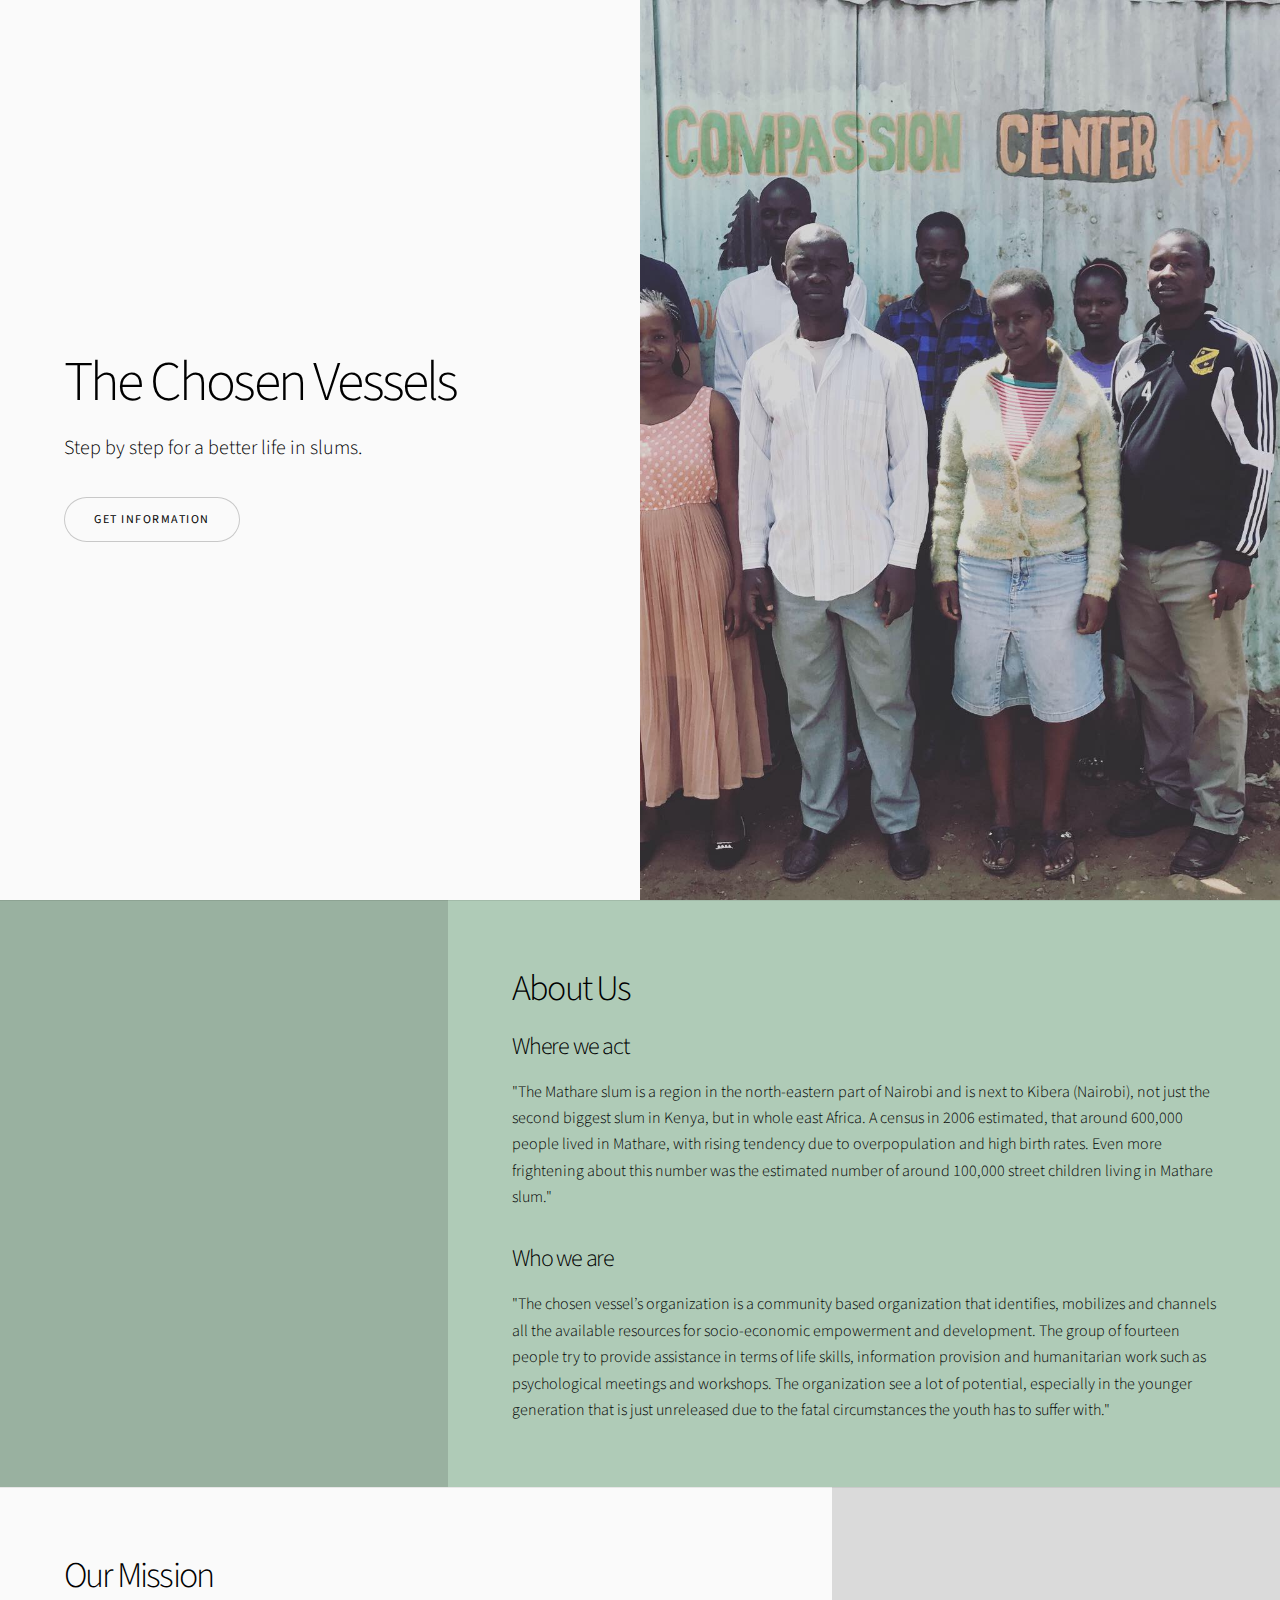
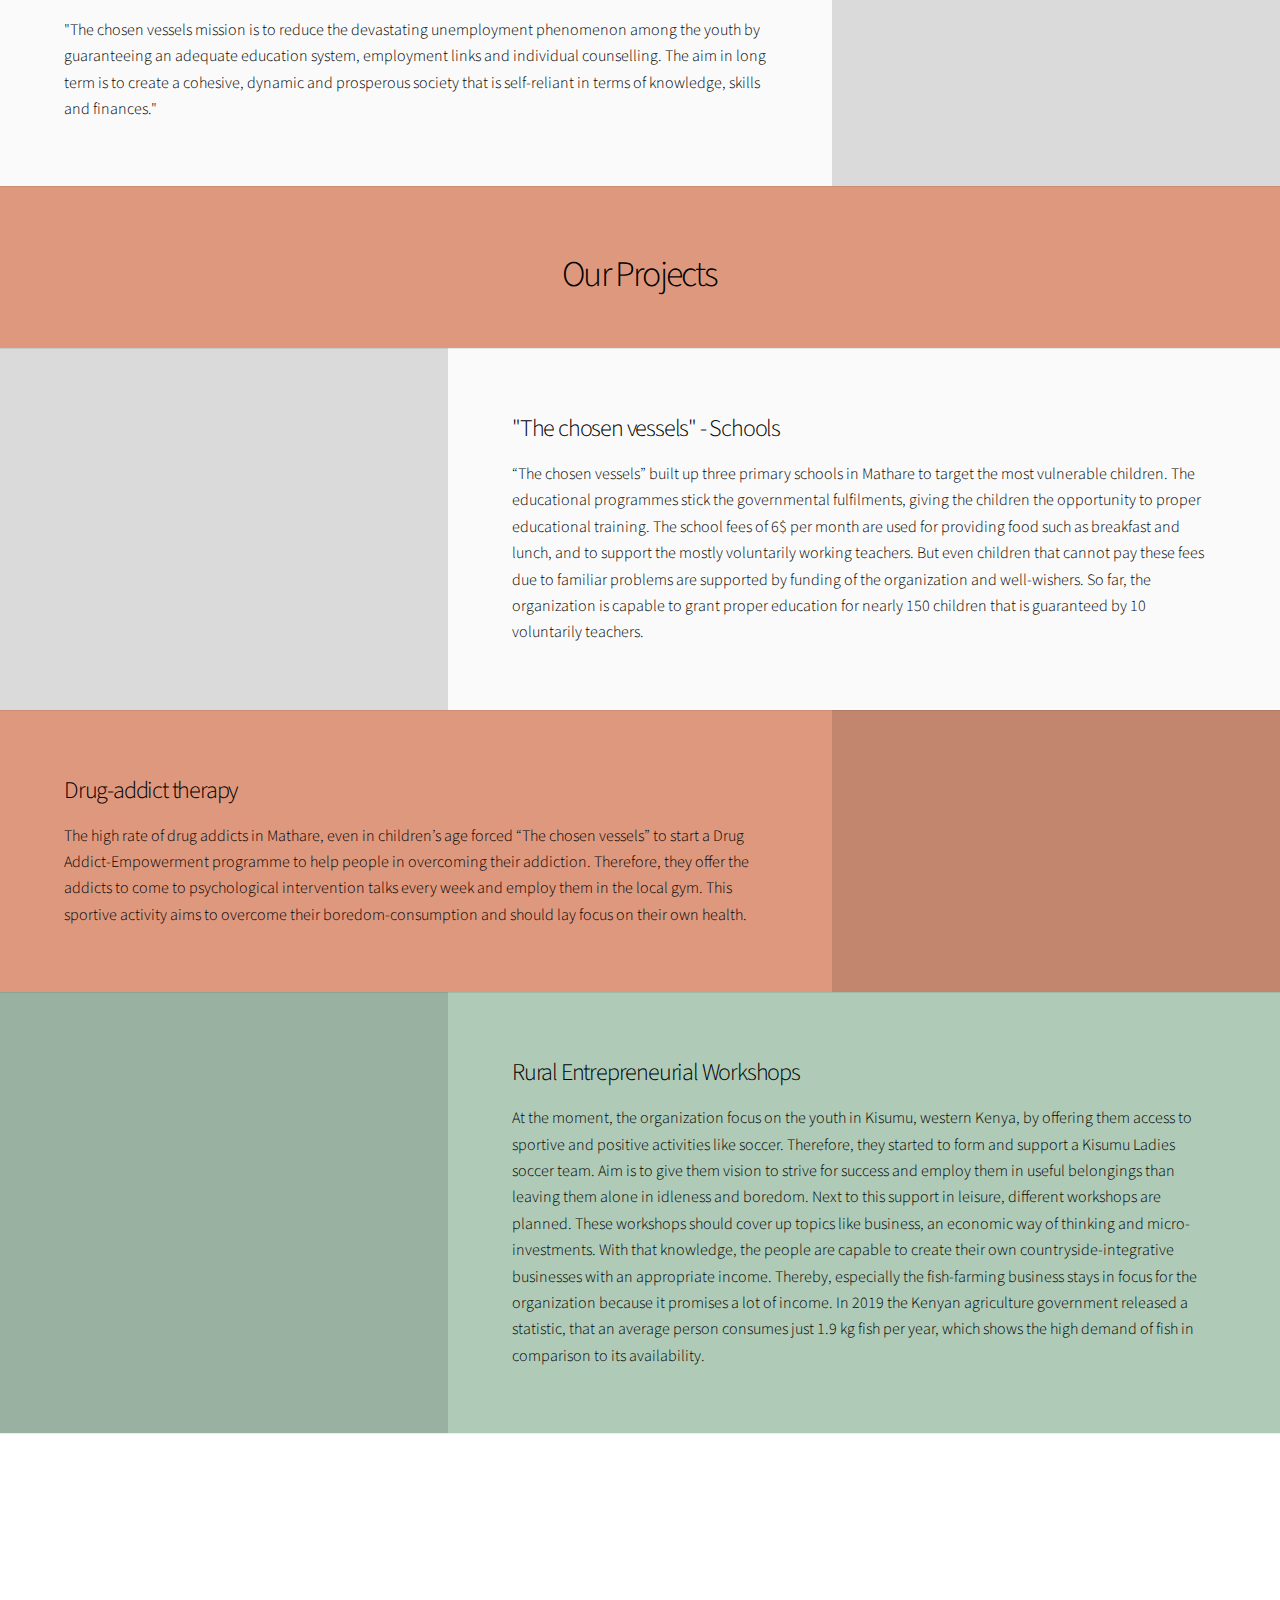
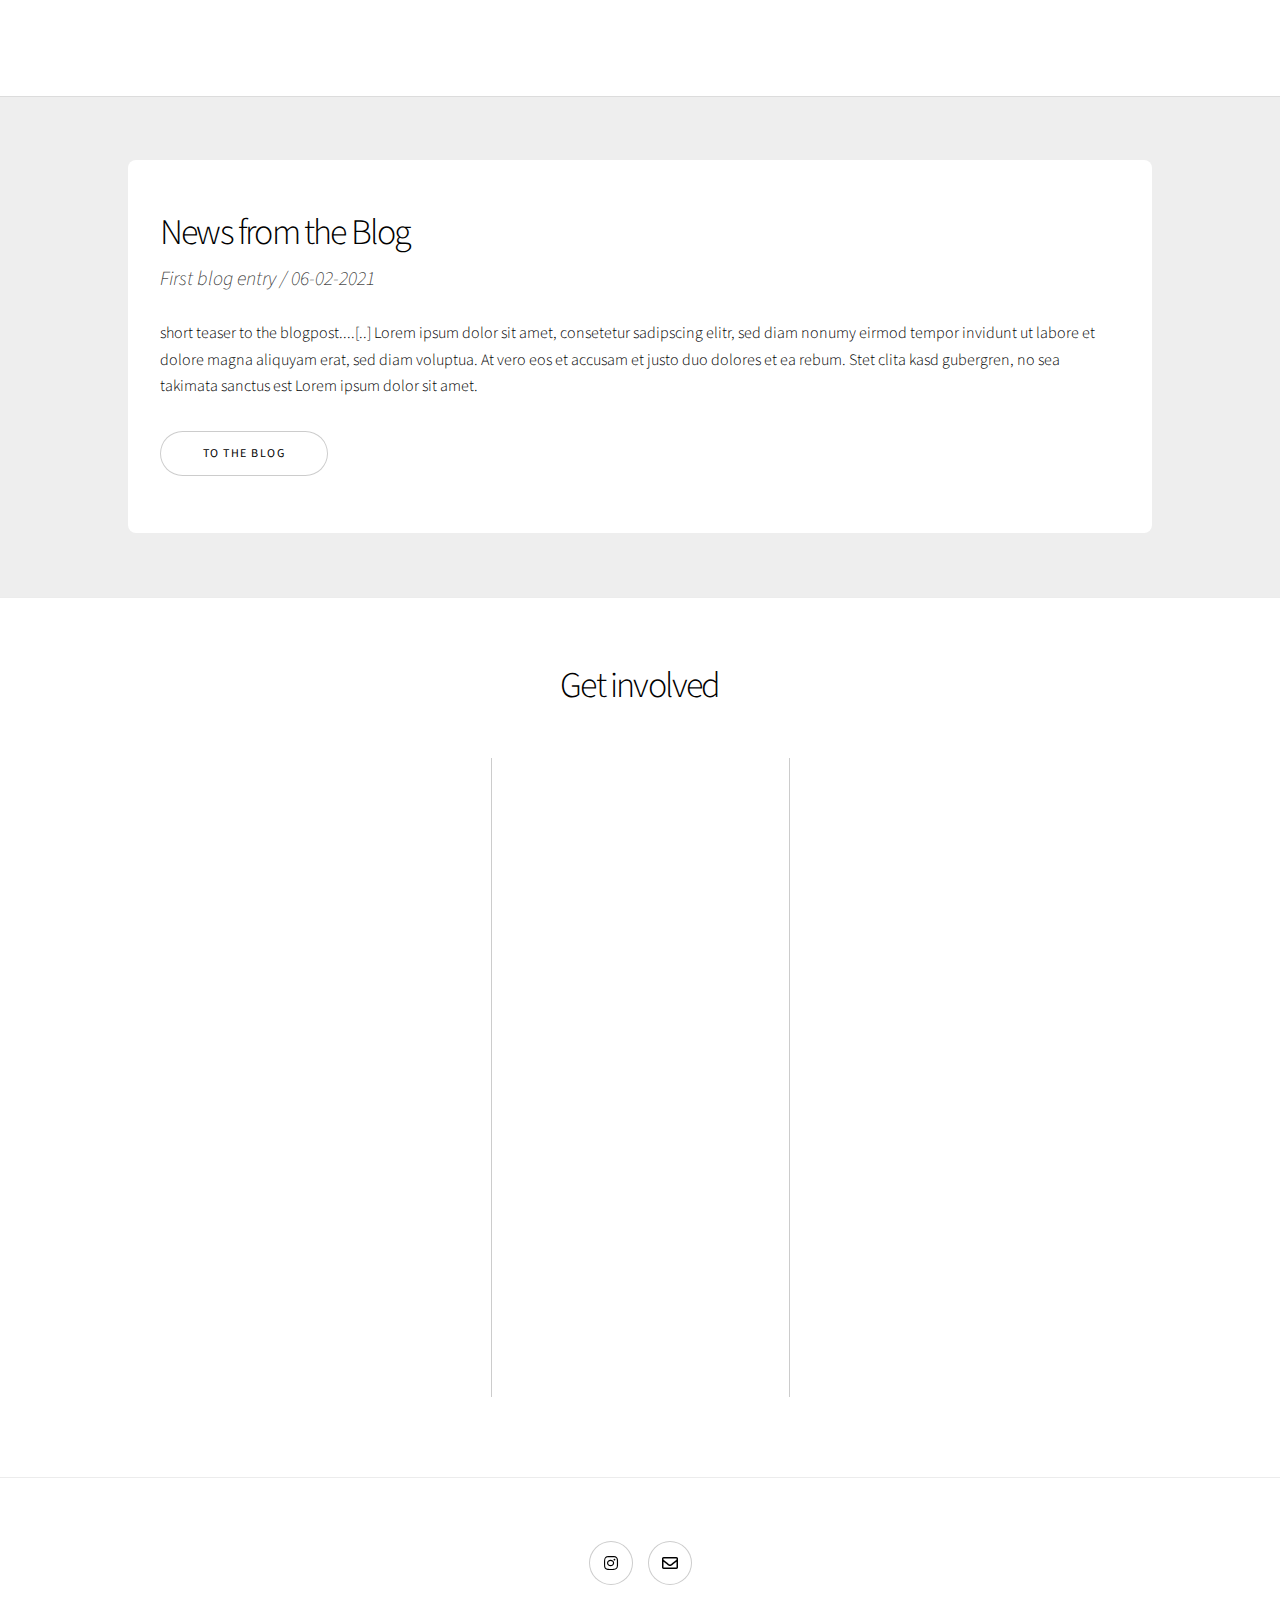
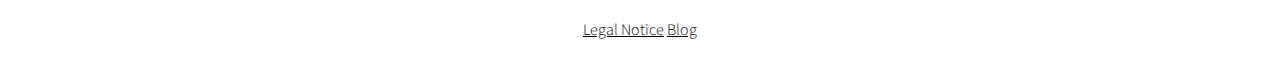
==== commit 949ebc87: "add Blog and Blogposts" ====
--- a/index.html
+++ b/index.html
@@ -20,8 +20,8 @@
         <!-- One -->
           <section class="banner style1 color1 orient-left content-align-left image-position-right fullscreen onload-image-fade-in onload-content-fade-right">
             <div class="content">
-              <h1>The chosen Vessels</h1>
-              <p class="major">Step by Step for a better life in slums.</p>
+              <h1>The Chosen Vessels</h1>
+              <p class="major">Step by step for a better life in slums.</p>
               <ul class="actions stacked">
                 <li><a href="#first" class="button big wide smooth-scroll-middle">Get Information</a></li>
               </ul>
@@ -156,6 +156,20 @@
               </a>
             </article>
           </div>
+
+          <!-- Blog teaser -->
+          <section class="wrapper style2">
+              <div class="inner">
+                <header>
+                  <h2>News from the Blog</h2>
+                  <p>First blog entry / 06-02-2021</p>
+                </header>
+                <p>short teaser to the blogpost....[..] Lorem ipsum dolor sit amet, consetetur sadipscing elitr, sed diam nonumy eirmod tempor invidunt ut labore et dolore magna aliquyam erat, sed diam voluptua. At vero eos et accusam et justo duo dolores et ea rebum. Stet clita kasd gubergren, no sea takimata sanctus est Lorem ipsum dolor sit amet. </p>
+                <ul class="actions stacked">
+                  <li><a href="blog.html" class="button big wide smooth-scroll-middle" target="_blank">To The Blog</a></li>
+                </ul>
+              </div>
+          </section>
 
         <!-- Six -->
           <section class="wrapper style1 align-center">
@@ -216,6 +230,7 @@
                 <li><a href="mailto:thechosenvessels.kenya@gmail.com" class="icon style2 fa-envelope"><span class="label">Email</span></a></li>
               </ul>
               <a href="legal-notice.html">Legal Notice</a>
+              <a href="blog.html">Blog</a>
             </div>
             <div class="">
             </div>
--- a/assets/css/main.css
+++ b/assets/css/main.css
@@ -232,7 +232,7 @@
 a {
   color: #000000; }
   a:hover {
-    color: #47D3E5; }
+    color: #de987e; }
 
 strong, b {
   color: #000000; }
@@ -1245,16 +1245,16 @@
   input[type="button"]:hover,
   button:hover,
   .button:hover {
-    box-shadow: inset 0 0 0 1px #47D3E5;
-    color: #47D3E5 !important; }
+    box-shadow: inset 0 0 0 1px #de987e;
+    color: #de987e !important; }
   input[type="submit"]:active,
   input[type="reset"]:active,
   input[type="button"]:active,
   button:active,
   .button:active {
-    background-color: rgba(71, 211, 229, 0.2);
-    box-shadow: inset 0 0 0 1px #47D3E5;
-    color: #47D3E5 !important; }
+    background-color: rgba(222, 152, 126, 0.2);
+    box-shadow: inset 0 0 0 1px #de987e;
+    color: #de987e !important; }
   input[type="submit"].primary,
   input[type="reset"].primary,
   input[type="button"].primary,
@@ -1268,13 +1268,13 @@
     input[type="button"].primary:hover,
     button.primary:hover,
     .button.primary:hover {
-      background-color: #47D3E5; }
+      background-color: #de987e; }
     input[type="submit"].primary:active,
     input[type="reset"].primary:active,
     input[type="button"].primary:active,
     button.primary:active,
     .button.primary:active {
-      background-color: #1ebdd1; }
+      background-color: #d2714d; }
 
 /* Form */
 form {
@@ -1480,8 +1480,8 @@
   input[type="url"]:focus,
   select:focus,
   textarea:focus {
-    border-color: #47D3E5;
-    box-shadow: 0 0 0 1px #47D3E5; }
+    border-color: #de987e;
+    box-shadow: 0 0 0 1px #de987e; }
 
 select {
   background-image: url("data:image/svg+xml;charset=utf8,%3Csvg xmlns='http://www.w3.org/2000/svg' width='40' height='40' preserveAspectRatio='none' viewBox='0 0 40 40'%3E%3Cpath d='M9.4,12.3l10.4,10.4l10.4-10.4c0.2-0.2,0.5-0.4,0.9-0.4c0.3,0,0.6,0.1,0.9,0.4l3.3,3.3c0.2,0.2,0.4,0.5,0.4,0.9 c0,0.4-0.1,0.6-0.4,0.9L20.7,31.9c-0.2,0.2-0.5,0.4-0.9,0.4c-0.3,0-0.6-0.1-0.9-0.4L4.3,17.3c-0.2-0.2-0.4-0.5-0.4-0.9 c0-0.4,0.1-0.6,0.4-0.9l3.3-3.3c0.2-0.2,0.5-0.4,0.9-0.4S9.1,12.1,9.4,12.3z' fill='rgba(0, 0, 0, 0.2)' /%3E%3C/svg%3E"); }
@@ -1502,8 +1502,8 @@
   color: #ffffff; }
 input[type="checkbox"]:focus + label:before,
 input[type="radio"]:focus + label:before {
-  border-color: #47D3E5;
-  box-shadow: 0 0 0 1px #47D3E5; }
+  border-color: #de987e;
+  box-shadow: 0 0 0 1px #de987e; }
 
 ::-webkit-input-placeholder {
   color: rgba(0, 0, 0, 0.75) !important; }
@@ -1564,12 +1564,12 @@
   box-shadow: inset 0 0 0 1px rgba(0, 0, 0, 0.2); }
 
 a.icon.style2:hover:before {
-  box-shadow: inset 0 0 0 1px #47D3E5;
-  color: #47D3E5; }
+  box-shadow: inset 0 0 0 1px #de987e;
+  color: #de987e; }
 a.icon.style2:active:before {
-  background-color: rgba(71, 211, 229, 0.1);
-  box-shadow: inset 0 0 0 1px #47D3E5;
-  color: #47D3E5; }
+  background-color: rgba(222, 152, 126, 0.1);
+  box-shadow: inset 0 0 0 1px #de987e;
+  color: #de987e; }
 
 /* Image */
 .image {
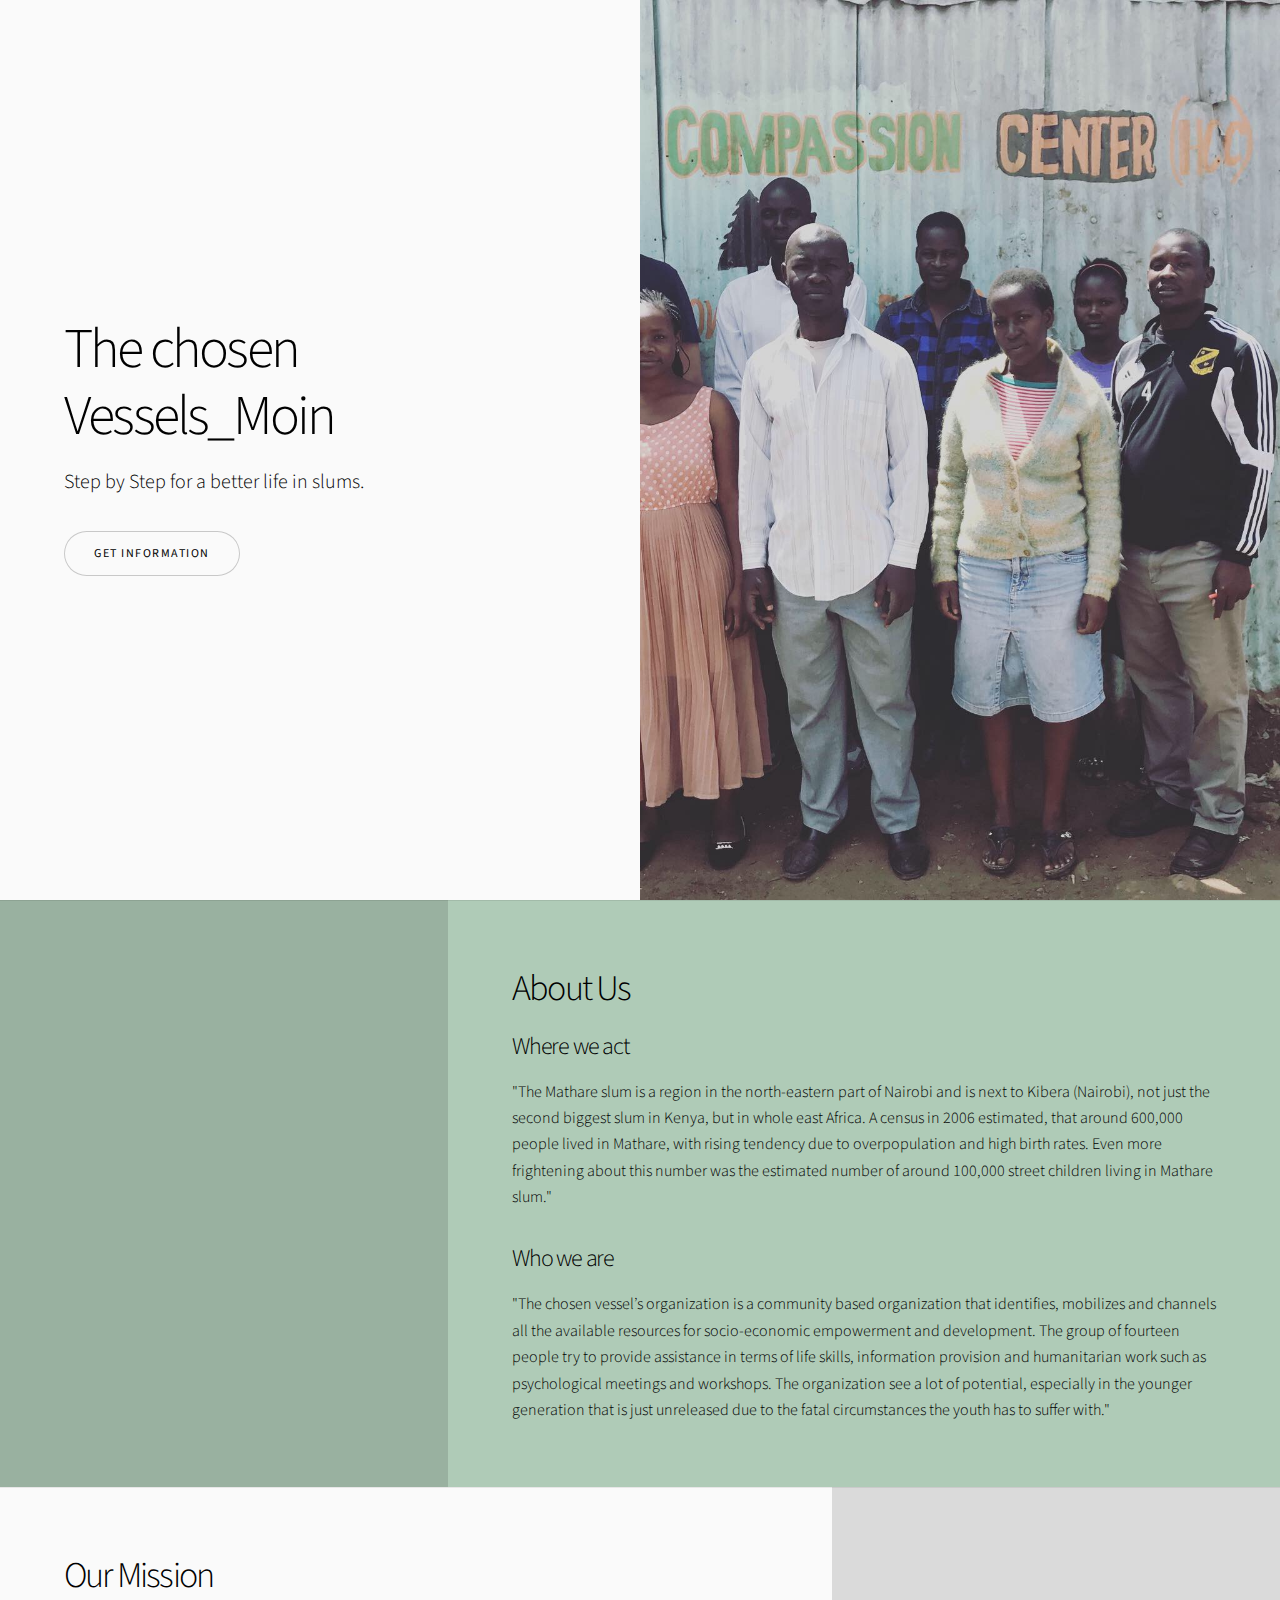
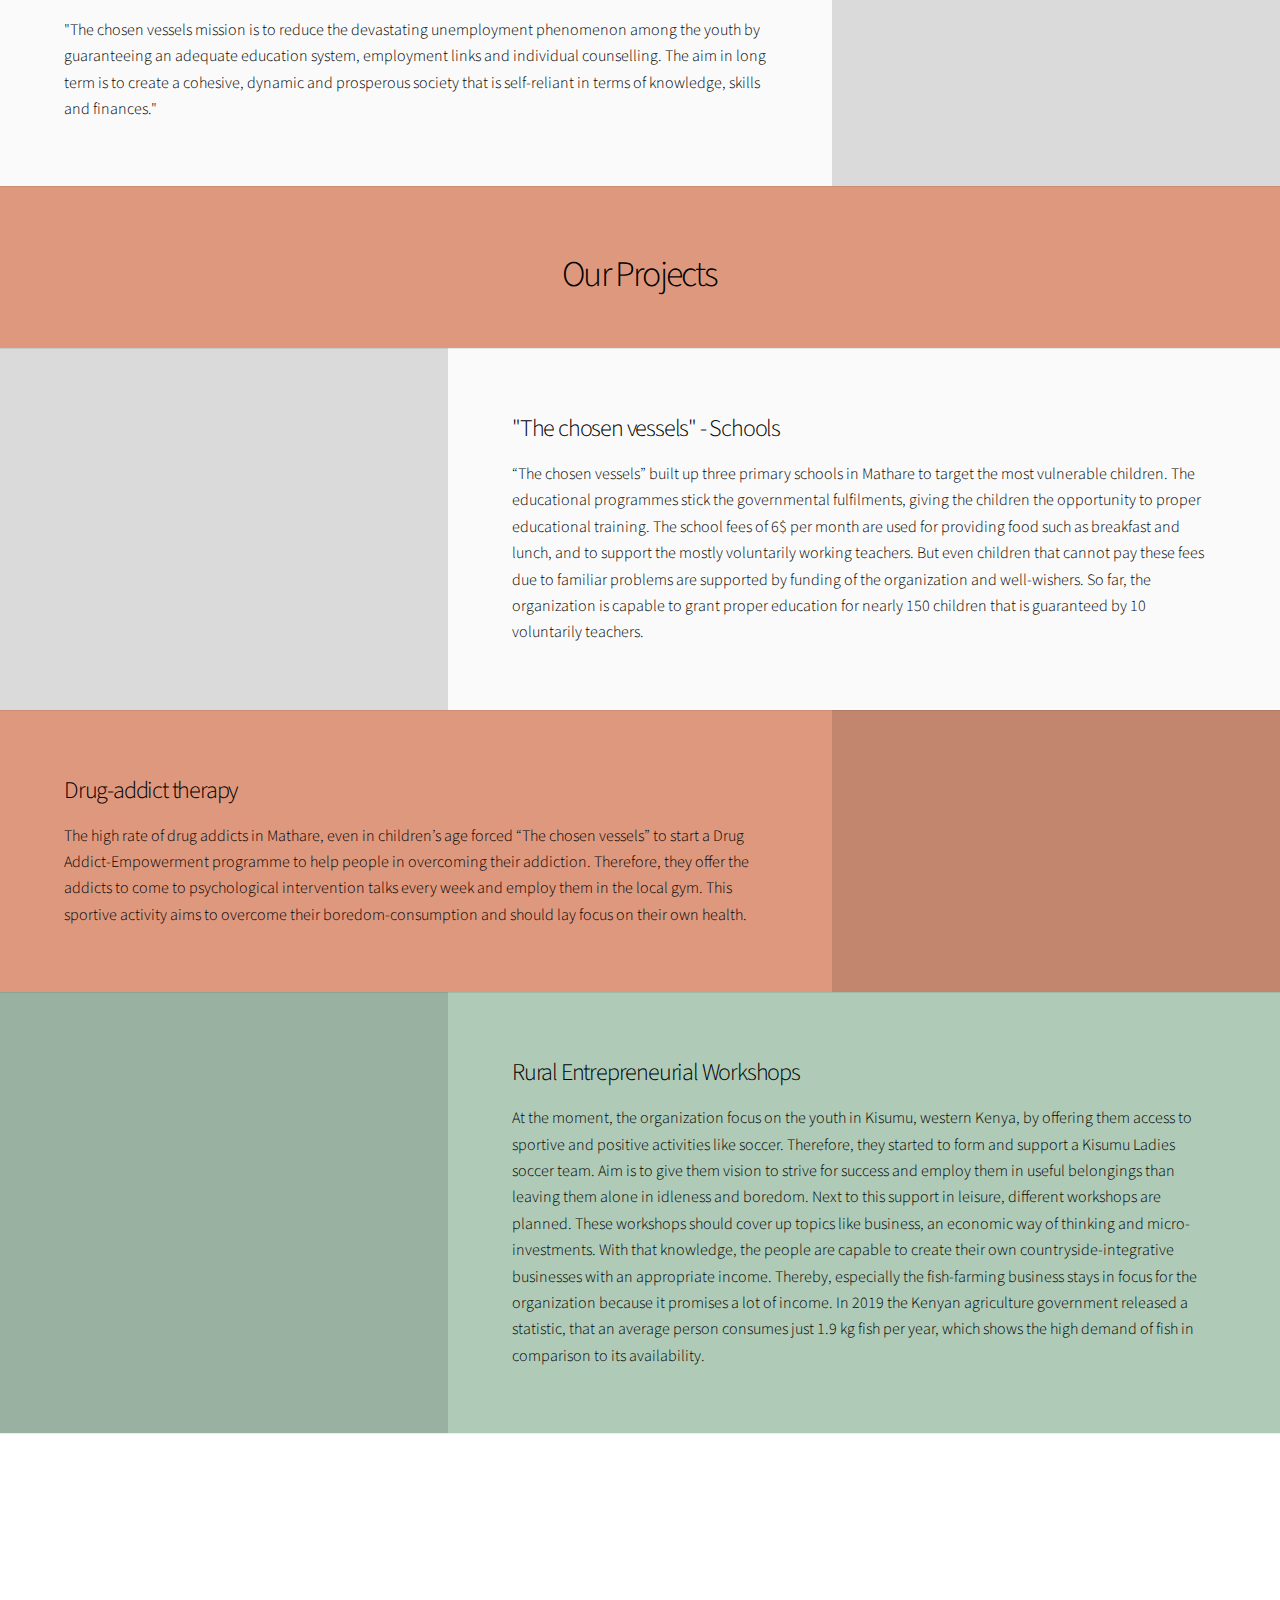
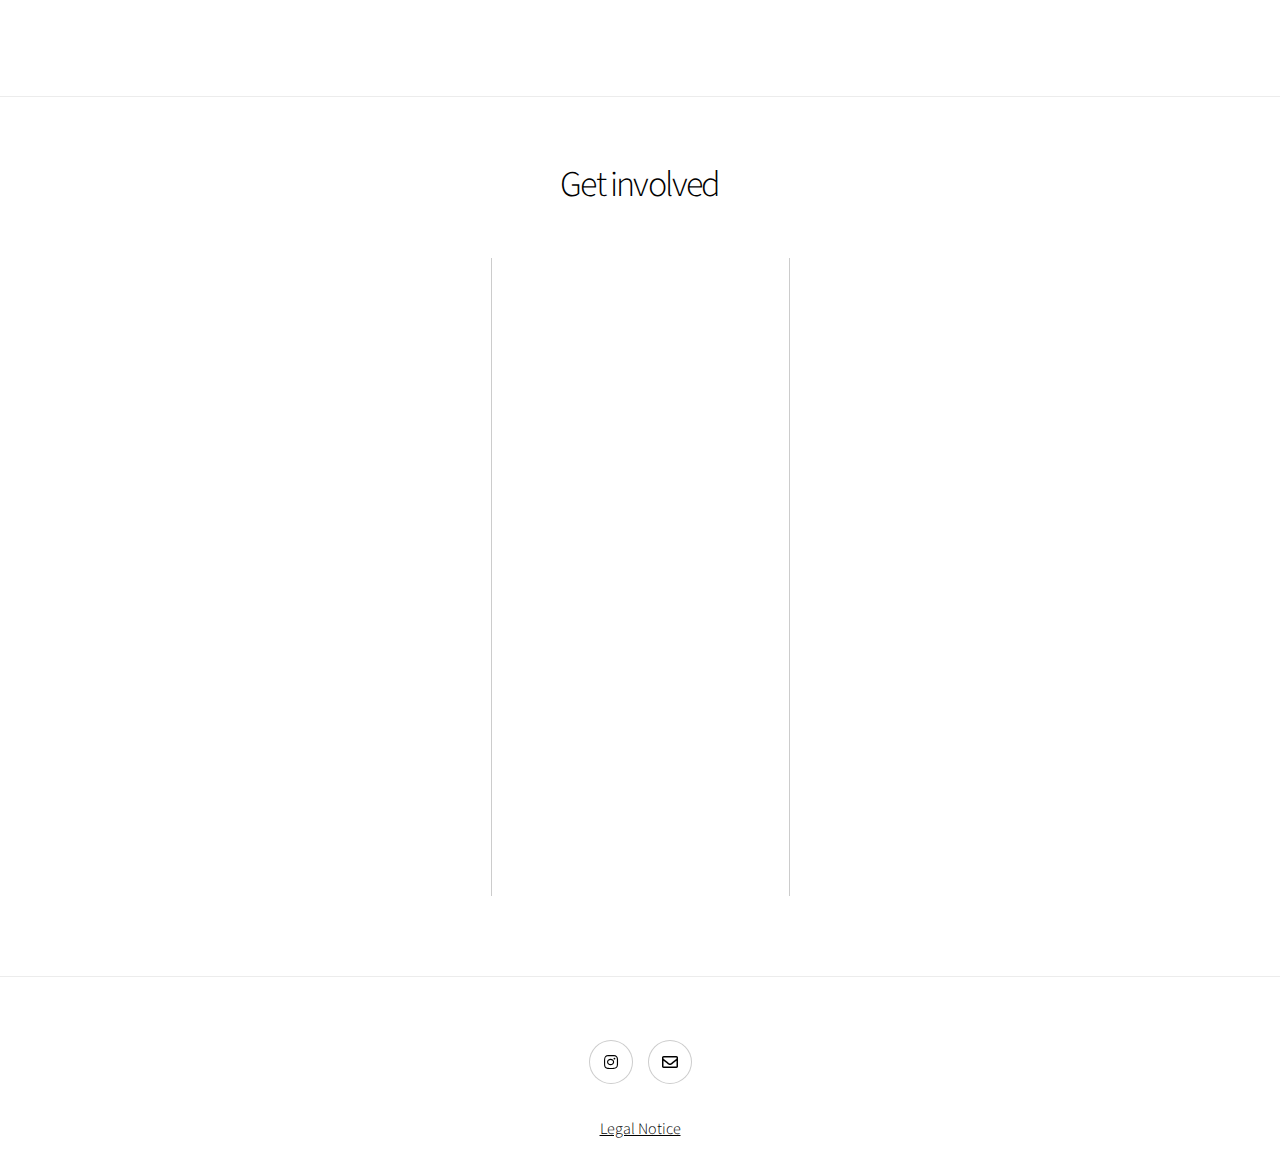
==== commit de13f73d: "TestChange" ====
--- a/index.html
+++ b/index.html
@@ -20,8 +20,8 @@
         <!-- One -->
           <section class="banner style1 color1 orient-left content-align-left image-position-right fullscreen onload-image-fade-in onload-content-fade-right">
             <div class="content">
-              <h1>The Chosen Vessels</h1>
-              <p class="major">Step by step for a better life in slums.</p>
+              <h1>The chosen Vessels_Moin</h1>
+              <p class="major">Step by Step for a better life in slums.</p>
               <ul class="actions stacked">
                 <li><a href="#first" class="button big wide smooth-scroll-middle">Get Information</a></li>
               </ul>
@@ -156,20 +156,6 @@
               </a>
             </article>
           </div>
-
-          <!-- Blog teaser -->
-          <section class="wrapper style2">
-              <div class="inner">
-                <header>
-                  <h2>News from the Blog</h2>
-                  <p>First blog entry / 06-02-2021</p>
-                </header>
-                <p>short teaser to the blogpost....[..] Lorem ipsum dolor sit amet, consetetur sadipscing elitr, sed diam nonumy eirmod tempor invidunt ut labore et dolore magna aliquyam erat, sed diam voluptua. At vero eos et accusam et justo duo dolores et ea rebum. Stet clita kasd gubergren, no sea takimata sanctus est Lorem ipsum dolor sit amet. </p>
-                <ul class="actions stacked">
-                  <li><a href="blog.html" class="button big wide smooth-scroll-middle" target="_blank">To The Blog</a></li>
-                </ul>
-              </div>
-          </section>
 
         <!-- Six -->
           <section class="wrapper style1 align-center">
@@ -230,7 +216,6 @@
                 <li><a href="mailto:thechosenvessels.kenya@gmail.com" class="icon style2 fa-envelope"><span class="label">Email</span></a></li>
               </ul>
               <a href="legal-notice.html">Legal Notice</a>
-              <a href="blog.html">Blog</a>
             </div>
             <div class="">
             </div>
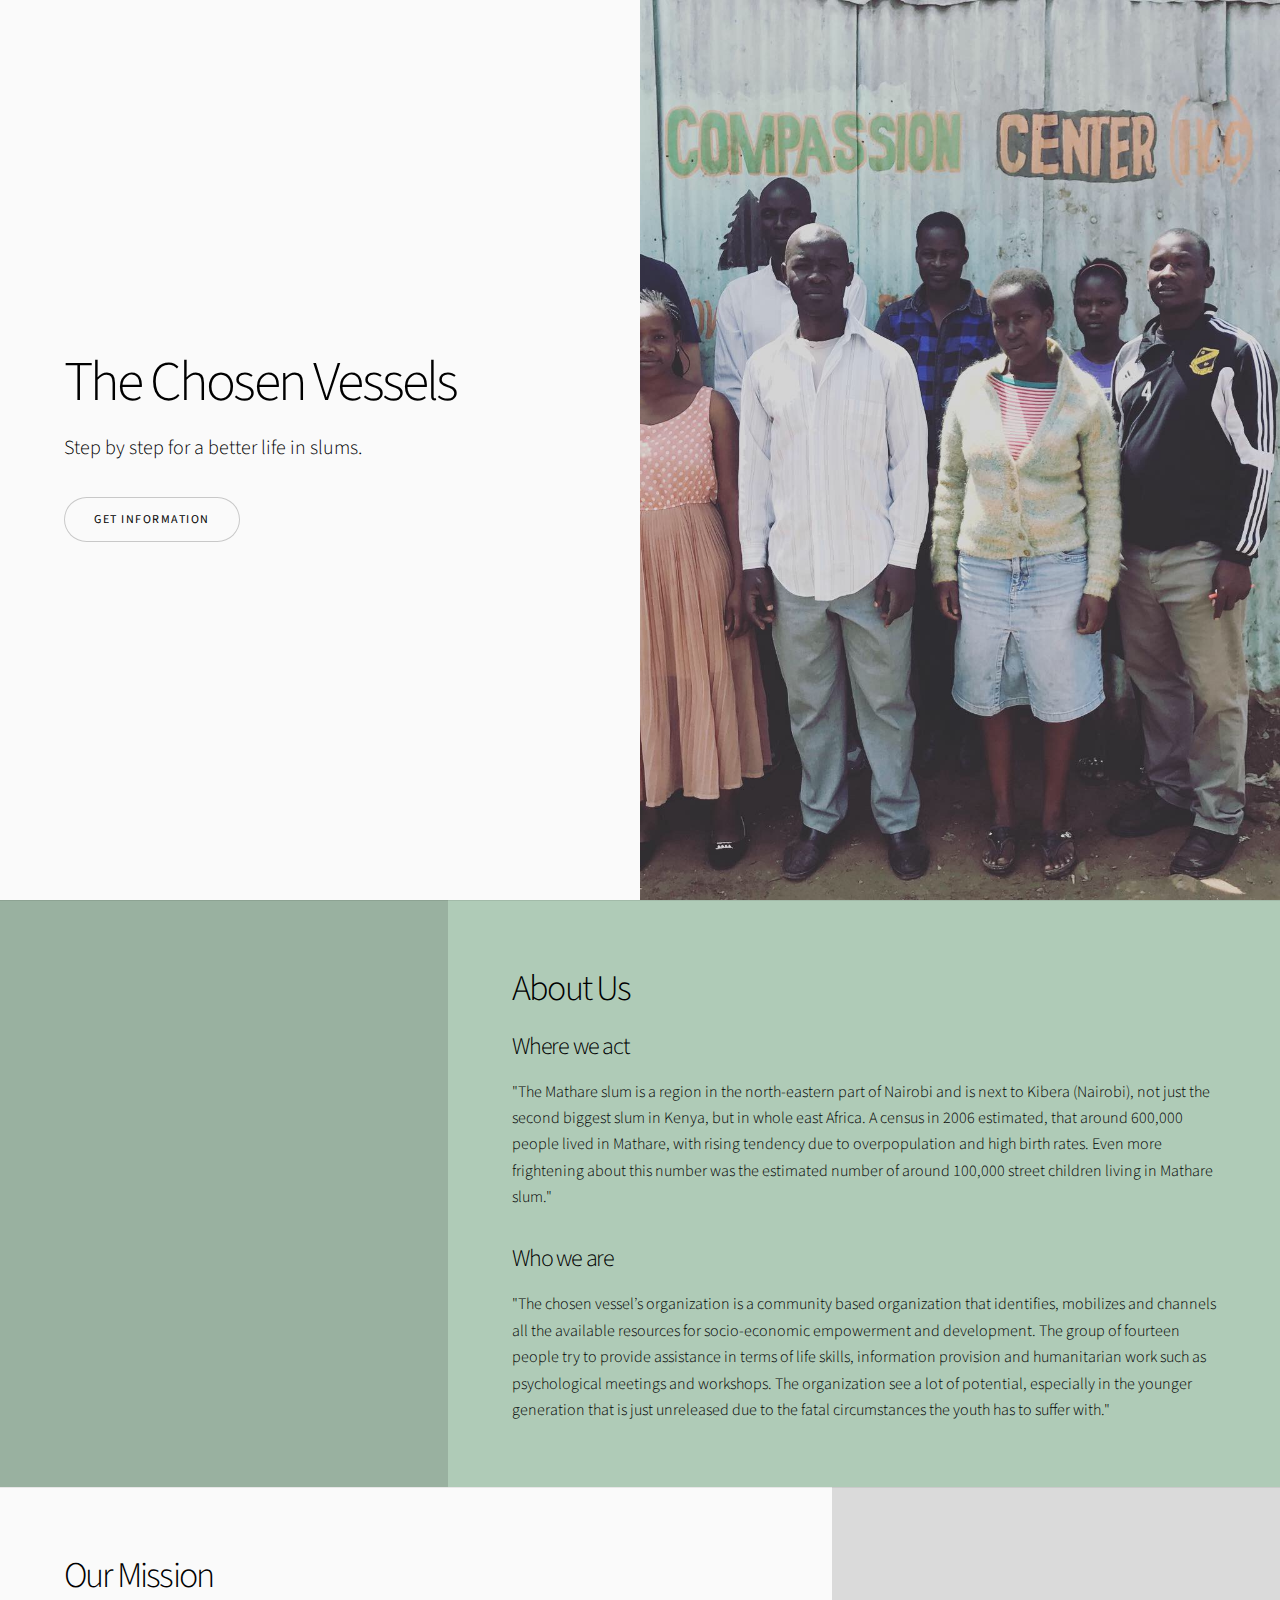
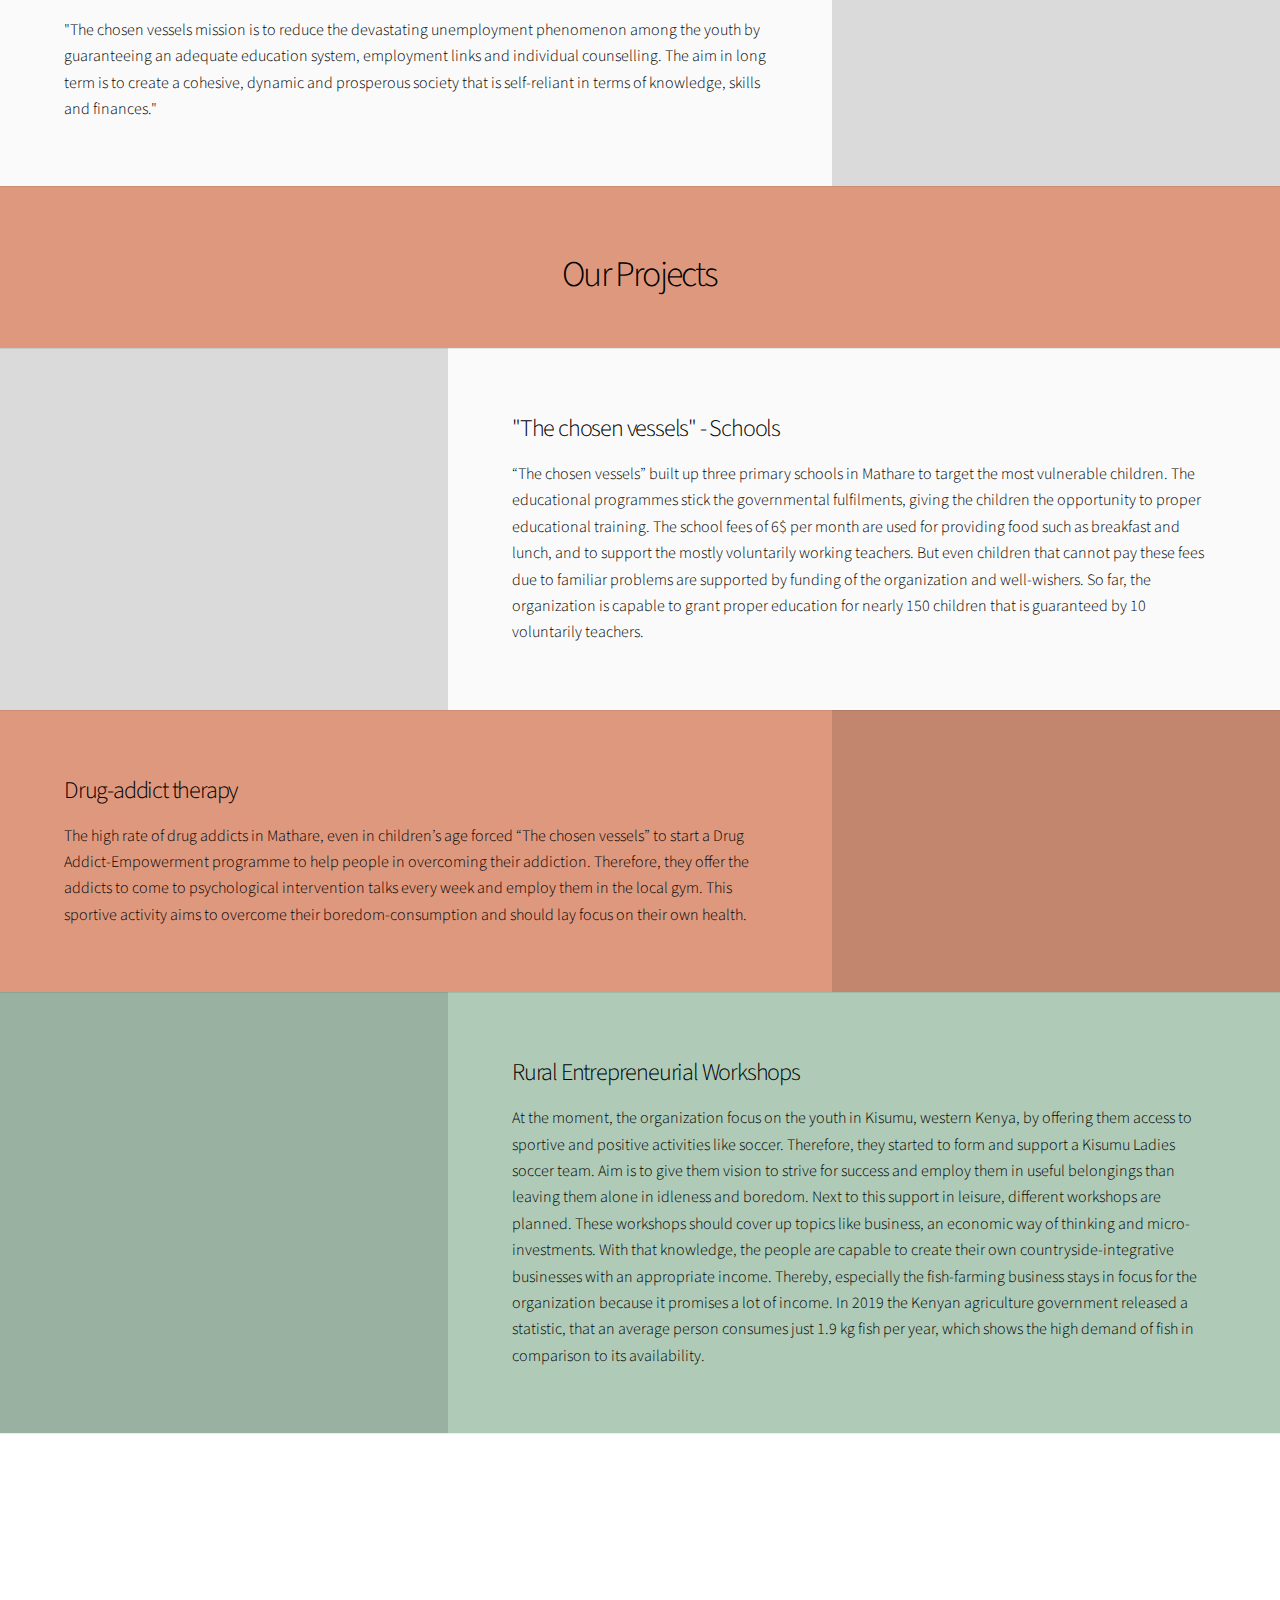
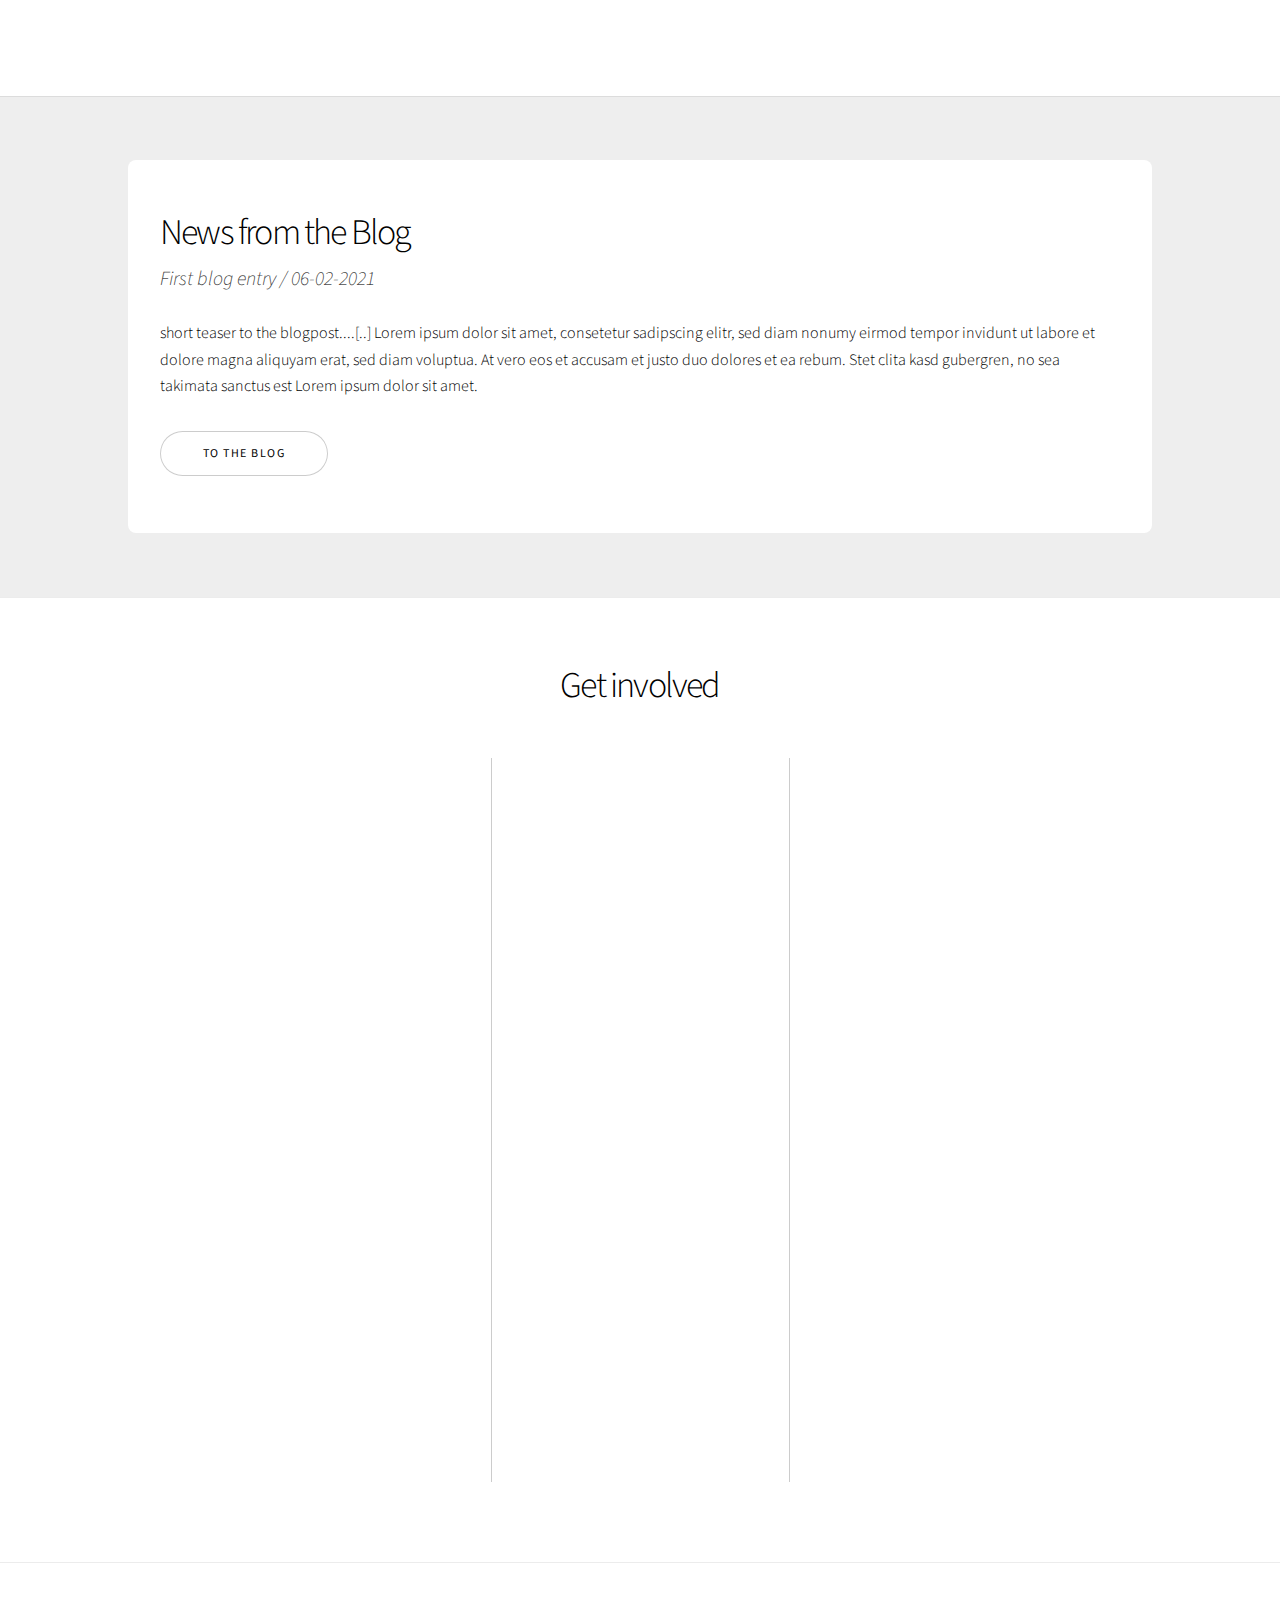
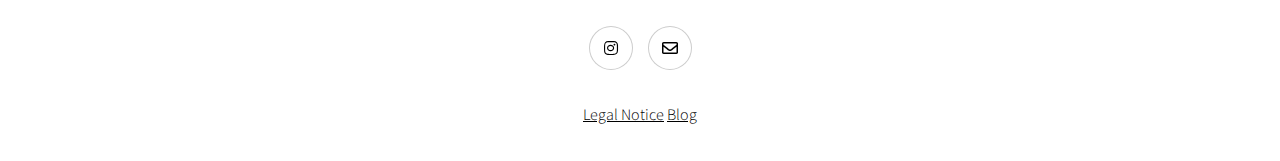
==== commit 4dc8781f: "Add buttons (Call-to-action)" ====
--- a/index.html
+++ b/index.html
@@ -20,8 +20,8 @@
         <!-- One -->
           <section class="banner style1 color1 orient-left content-align-left image-position-right fullscreen onload-image-fade-in onload-content-fade-right">
             <div class="content">
-              <h1>The chosen Vessels_Moin</h1>
-              <p class="major">Step by Step for a better life in slums.</p>
+              <h1>The Chosen Vessels</h1>
+              <p class="major">Step by step for a better life in slums.</p>
               <ul class="actions stacked">
                 <li><a href="#first" class="button big wide smooth-scroll-middle">Get Information</a></li>
               </ul>
@@ -156,6 +156,20 @@
               </a>
             </article>
           </div>
+
+          <!-- Blog teaser -->
+          <section class="wrapper style2">
+              <div class="inner">
+                <header>
+                  <h2>News from the Blog</h2>
+                  <p>First blog entry / 06-02-2021</p>
+                </header>
+                <p>short teaser to the blogpost....[..] Lorem ipsum dolor sit amet, consetetur sadipscing elitr, sed diam nonumy eirmod tempor invidunt ut labore et dolore magna aliquyam erat, sed diam voluptua. At vero eos et accusam et justo duo dolores et ea rebum. Stet clita kasd gubergren, no sea takimata sanctus est Lorem ipsum dolor sit amet. </p>
+                <ul class="actions stacked">
+                  <li><a href="blog.html" class="button big wide smooth-scroll-middle" target="_blank">To The Blog</a></li>
+                </ul>
+              </div>
+          </section>
 
         <!-- Six -->
           <section class="wrapper style1 align-center">
@@ -166,16 +180,25 @@
                   <span class="icon solid style2 major fa-donate"></span>
                   <h3>Donation</h3>
                   <p>If you are interested in supporting our project, we would be very thankful for your donation of money. Next to other organizations, we guarantee a 100% transparent transfer directly to our organization without administration- or registration costs. But not just money can be used in our projects, also donations of goods or food are mostly welcomed. Just feel free to contact us via mail or phone then. Thank you for supporting us!</p>
+                  <ul class="actions stacked">
+                    <li><a href = "https://www.paypal.com/paypalme/OliverReisen" class="button big wide smooth-scroll-middle">Donate now!</a></li>
+                    </ul>
                 </section>
                 <section>
                   <span class="icon solid style2 major fa-smile"></span>
-                  <h3>One smile a day...</h3>
+                                    <h3>One smile a day...</h3>
                   <p>In our programme of "One smile a day..." you have the opportunity to support a certain child in our school regarding school fee's, food and daily school goods. With a monthly payment of just 10$ you allow a child to live it's life without suffering anymore.</p>
+                  <ul class="actions stacked">
+                    <li><a href = "mailto:thechosenvessels.kenya@gmail.com" class="button big wide smooth-scroll-middle">Contact us!</a></li>
+                  </ul>
                 </section>
                 <section>
                   <span class="icon solid style2 major fa-hands-helping"></span>
                   <h3>Voluntary</h3>
                   <p>No money but a lot of manpower and you are open for a life changing experience? Then feel free to apply for our volunteer programme! Dive deep with us into the life of Nairobi and it's Mathare slum and experience the love and potential all over this place. In comparison to other Voluntaries, at our place you just will pay for your accommodation and your food, without any administrational fee's. Just contact us via mail and feel free to ask anything if you are interest! Become part of our big "Mathare family"!</p>
+                  <ul class="actions stacked">
+                    <li><a href = "voluntary.html" class="button big wide smooth-scroll-middle">More details...</a></li>
+                  </ul>
                 </section>
               </div>
             </div>
@@ -216,6 +239,7 @@
                 <li><a href="mailto:thechosenvessels.kenya@gmail.com" class="icon style2 fa-envelope"><span class="label">Email</span></a></li>
               </ul>
               <a href="legal-notice.html">Legal Notice</a>
+              <a href="blog.html">Blog</a>
             </div>
             <div class="">
             </div>
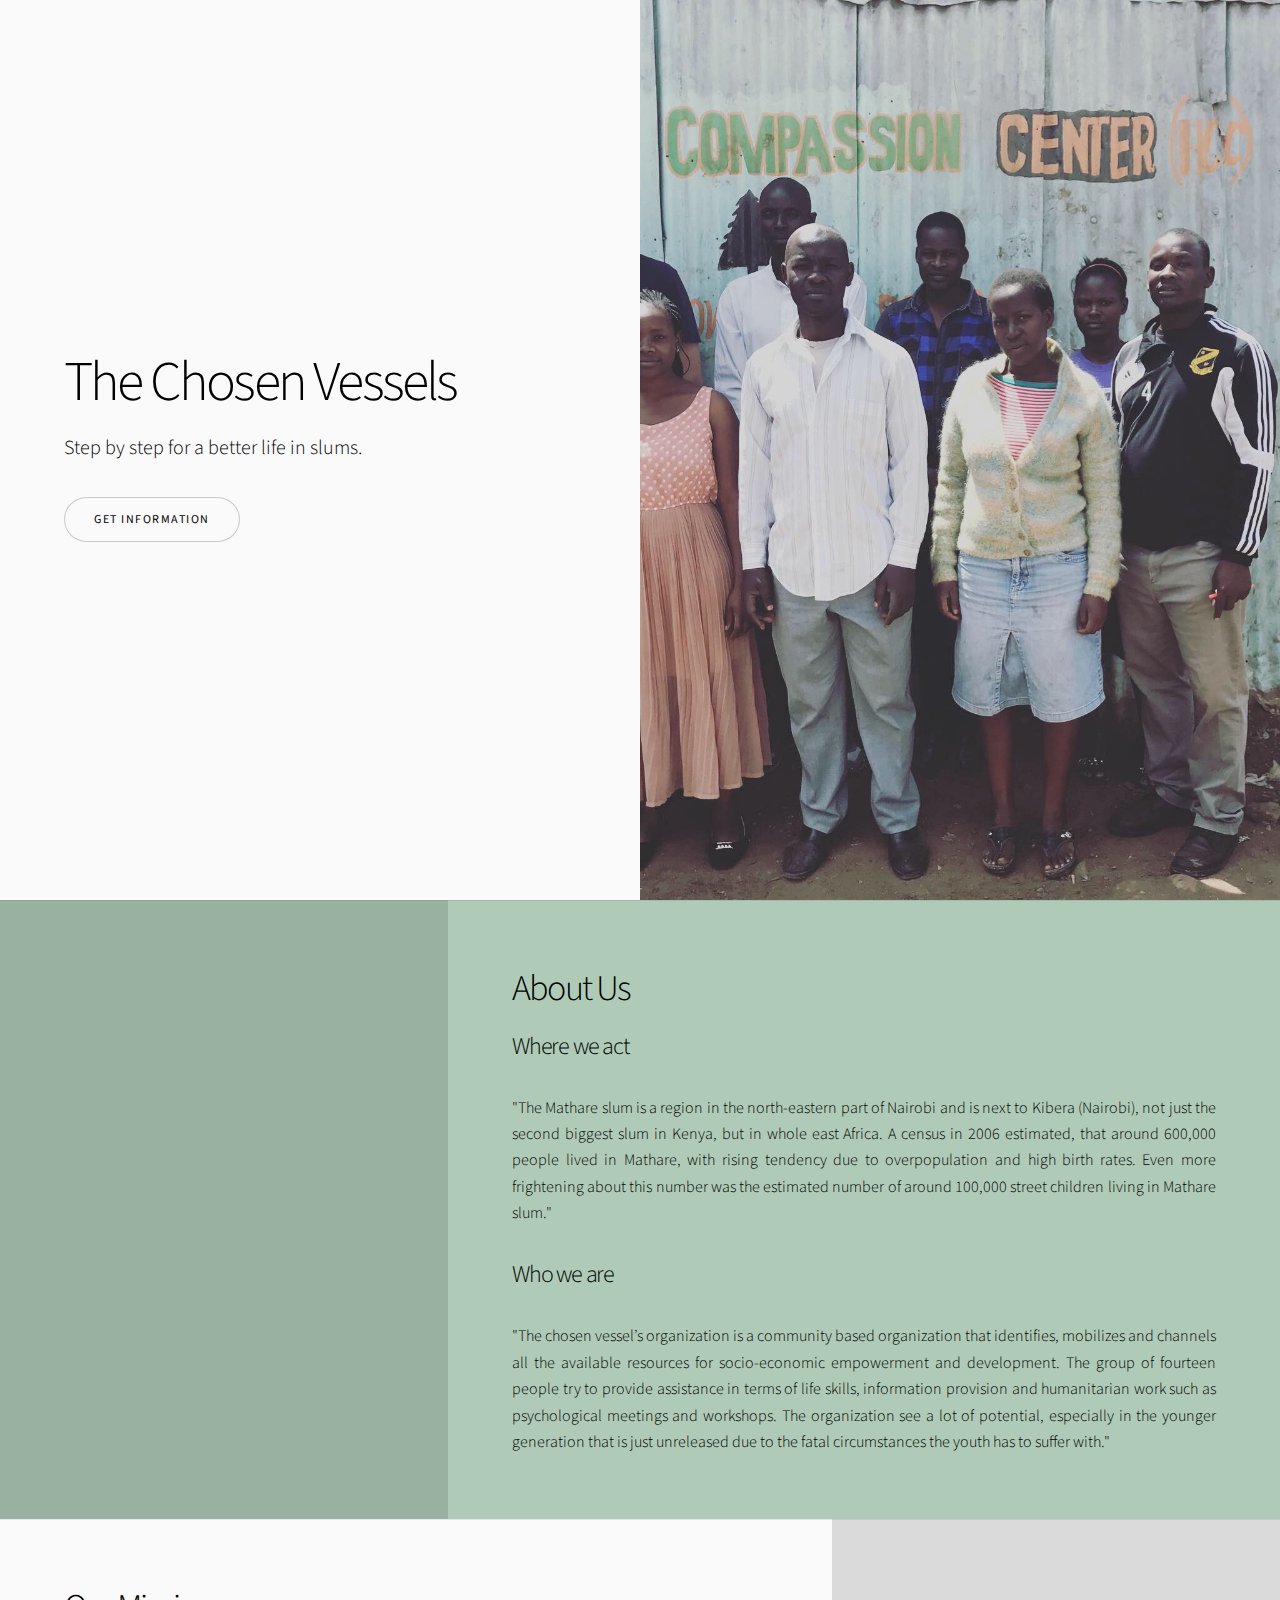
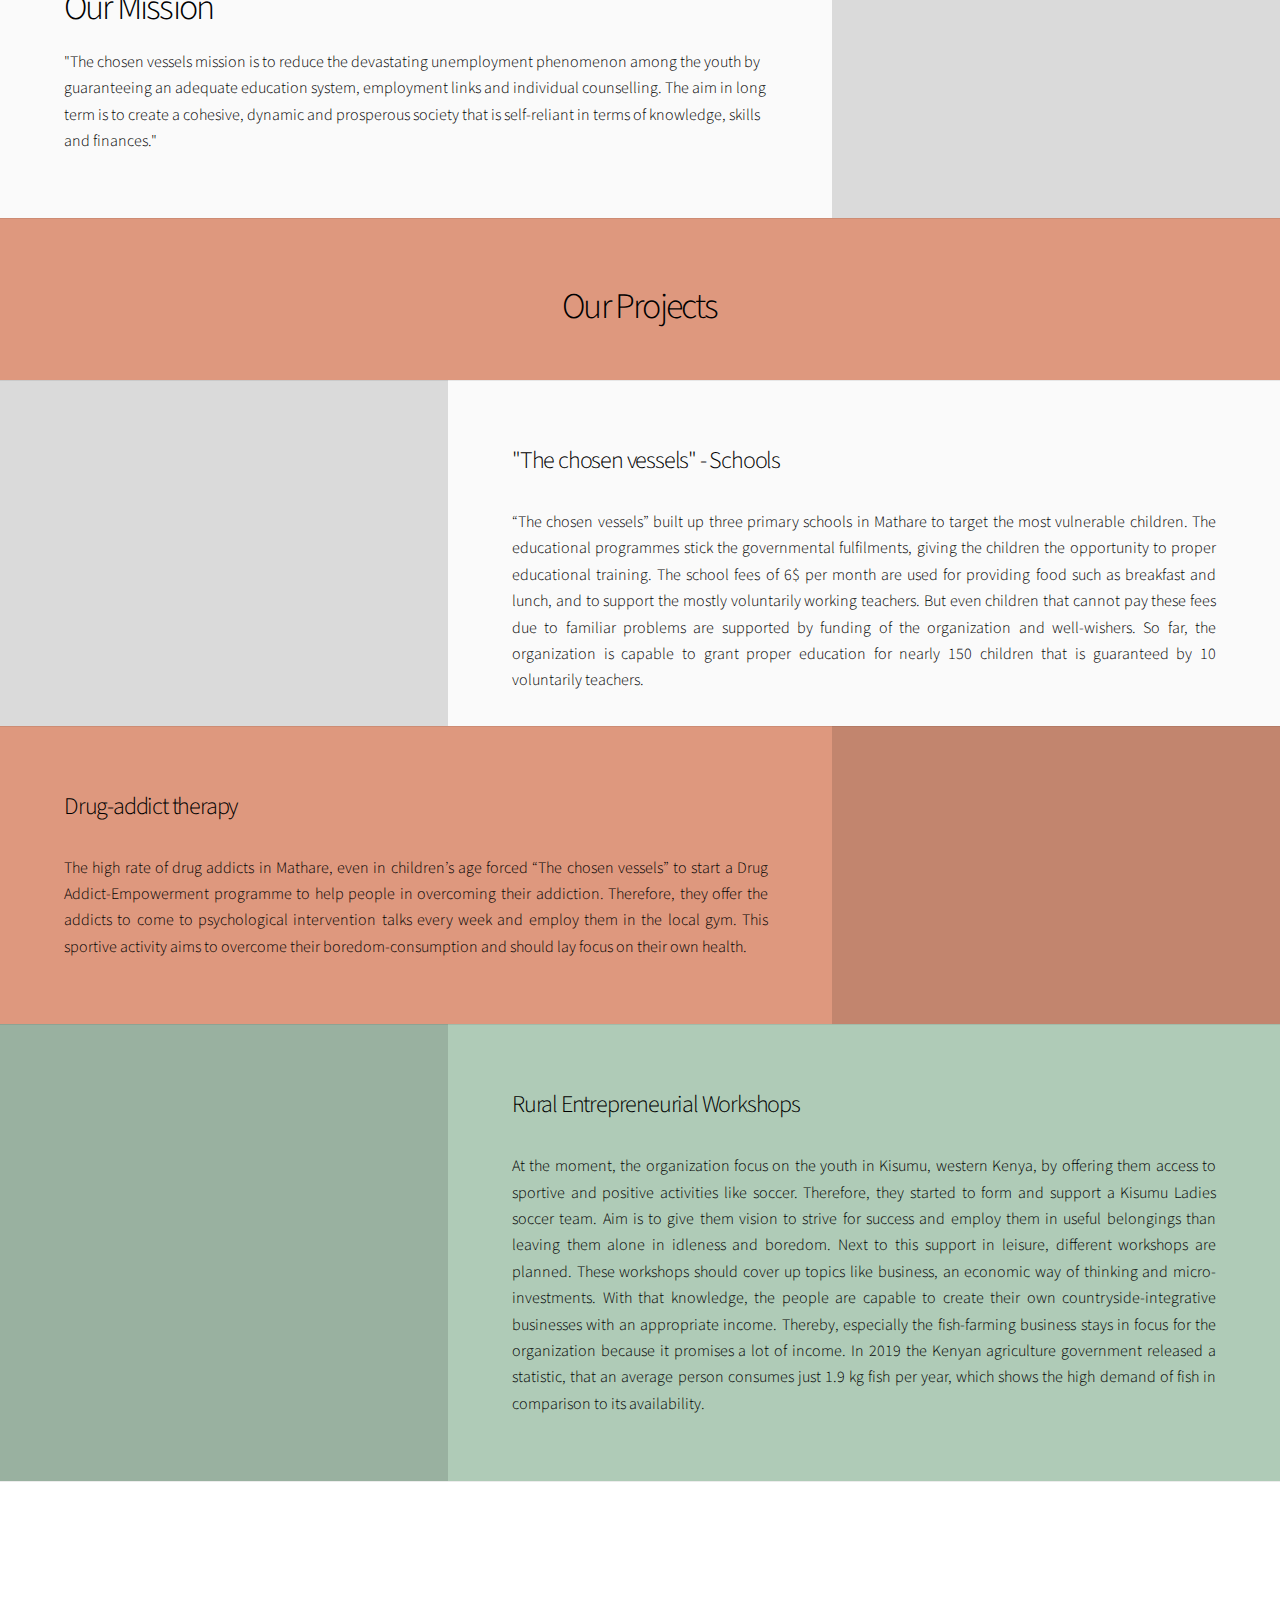
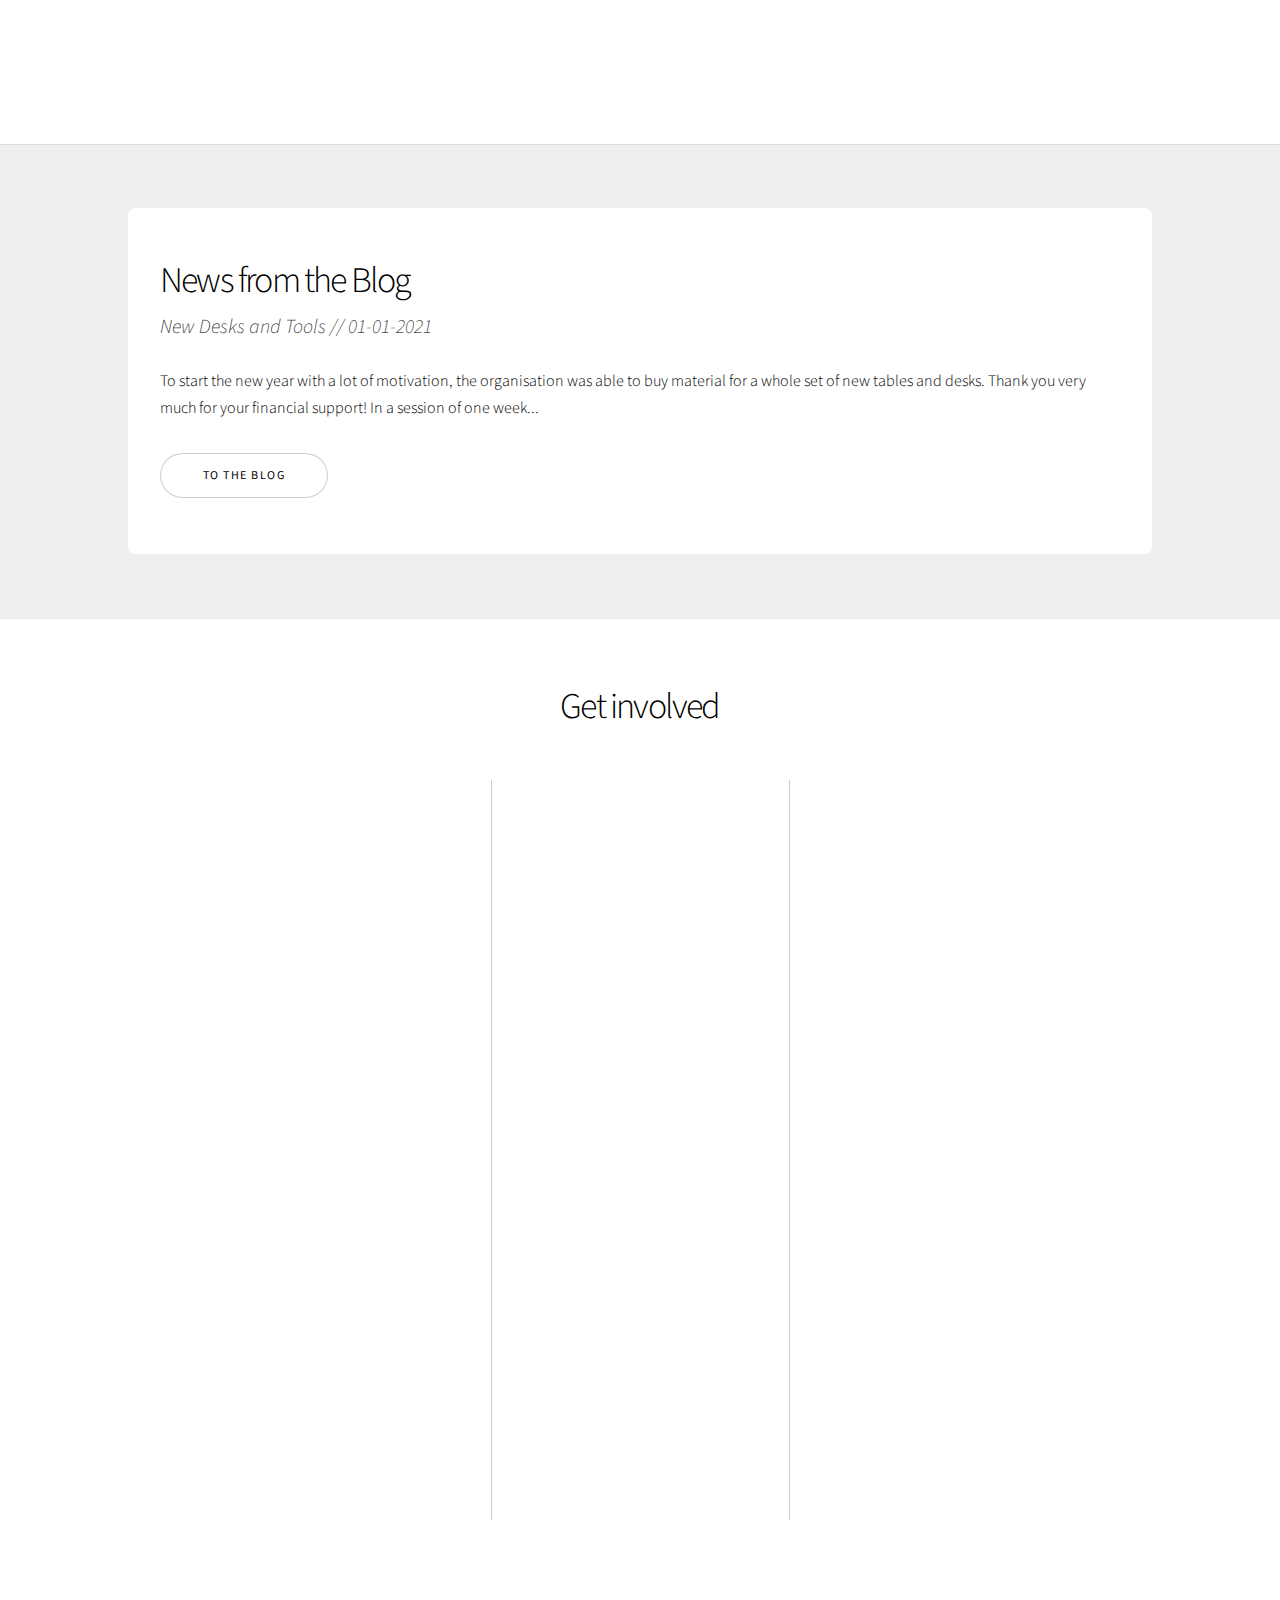
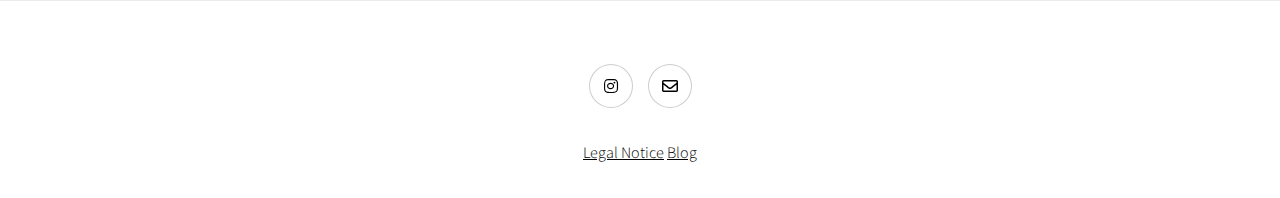
==== commit e3f53263: "Reorder" ====
--- a/index.html
+++ b/index.html
@@ -36,9 +36,9 @@
             <div class="content">
               <h2>About Us</h2>
               <h3>Where we act</h3>
-              <p>"The Mathare slum is a region in the north-eastern part of Nairobi and is next to Kibera (Nairobi), not just the second biggest slum in Kenya, but in whole east Africa. A census in 2006 estimated, that around 600,000 people lived in Mathare, with rising tendency due to overpopulation and high birth rates. Even more frightening about this number was the estimated number of  around 100,000 street children living in Mathare slum."</p>
+              <p><div style="text-align:justify;">"The Mathare slum is a region in the north-eastern part of Nairobi and is next to Kibera (Nairobi), not just the second biggest slum in Kenya, but in whole east Africa. A census in 2006 estimated, that around 600,000 people lived in Mathare, with rising tendency due to overpopulation and high birth rates. Even more frightening about this number was the estimated number of  around 100,000 street children living in Mathare slum."</div></p>
               <h3>Who we are</h3>
-              <p>"The chosen vessel’s organization is a community based organization that identifies, mobilizes and channels all the available resources for socio-economic empowerment and development. The group of fourteen people try to provide assistance in terms of life skills, information provision and humanitarian work such as psychological meetings and workshops. The organization see a lot of potential, especially in the younger generation that is just unreleased due to the fatal circumstances the youth has to suffer with."</p>
+              <p><div style="text-align:justify;">"The chosen vessel’s organization is a community based organization that identifies, mobilizes and channels all the available resources for socio-economic empowerment and development. The group of fourteen people try to provide assistance in terms of life skills, information provision and humanitarian work such as psychological meetings and workshops. The organization see a lot of potential, especially in the younger generation that is just unreleased due to the fatal circumstances the youth has to suffer with."</div></p>
             </div>
             <div class="image">
               <img src="images/portrait-3.jpg" alt="" />
@@ -65,8 +65,9 @@
           <section class="spotlight style1 color1 orient-right content-align-left image-position-center onscroll-image-fade-in">
             <div class="content">
               <h3>"The chosen vessels" - Schools</h3>
-              <p>“The chosen vessels” built up three primary schools in Mathare to target the most vulnerable children. The educational programmes stick the governmental fulfilments, giving the children the opportunity to proper educational training. The school fees of 6$ per month are used for providing food such as breakfast and lunch, and to support the mostly voluntarily working teachers. But even children that cannot pay these fees due to familiar problems are supported by funding of the organization and well-wishers. So far, the organization is capable to grant proper education for nearly 150 children that is guaranteed by 10 voluntarily teachers.
-            </div>
+              <p><div style="text-align:justify;">“The chosen vessels” built up three primary schools in Mathare to target the most vulnerable children. The educational programmes stick the governmental fulfilments, giving the children the opportunity to proper educational training. The school fees of 6$ per month are used for providing food such as breakfast and lunch, and to support the mostly voluntarily working teachers. But even children that cannot pay these fees due to familiar problems are supported by funding of the organization and well-wishers. So far, the organization is capable to grant proper education for nearly 150 children that is guaranteed by 10 voluntarily teachers.
+              </div>
+              </div>
             <div class="image">
               <img src="images/group-3.jpg" alt="" />
             </div>
@@ -75,7 +76,8 @@
           <section class="spotlight style1 color4 orient-left content-align-left image-position-center onscroll-image-fade-in">
             <div class="content">
               <h3>Drug-addict therapy</h3>
-              <p>The high rate of drug addicts in Mathare, even in children’s age forced “The chosen vessels” to start a Drug Addict-Empowerment programme to help people in overcoming their addiction. Therefore, they offer the addicts to come to psychological intervention talks every week and employ them in the local gym. This sportive activity aims to overcome their boredom-consumption and should lay focus on their own health.</p>
+              <p><div style="text-align:justify;">The high rate of drug addicts in Mathare, even in children’s age forced “The chosen vessels” to start a Drug Addict-Empowerment programme to help people in overcoming their addiction. Therefore, they offer the addicts to come to psychological intervention talks every week and employ them in the local gym. This sportive activity aims to overcome their boredom-consumption and should lay focus on their own health.</p>
+              </div>
             </div>
             <div class="image">
               <img src="images/group-4.jpg" alt="" />
@@ -85,7 +87,8 @@
           <section class="spotlight style1 color2 orient-right content-align-left image-position-center onscroll-image-fade-in">
             <div class="content">
               <h3>Rural Entrepreneurial Workshops</h3>
-              <p>At the moment, the organization focus on the youth in Kisumu, western Kenya, by offering them access to sportive and positive activities like soccer. Therefore, they started to form and support a Kisumu Ladies soccer team. Aim is to give them vision to strive for success and employ them in useful belongings than leaving them alone in idleness and boredom. Next to this support in leisure, different workshops are planned. These workshops should cover up topics like business, an economic way of thinking and micro-investments. With that knowledge, the people are capable to create their own countryside-integrative businesses with an appropriate income. Thereby, especially the fish-farming business stays in focus for the organization because it promises a lot of income. In 2019 the Kenyan agriculture government released a statistic, that an average person consumes just 1.9 kg fish per year, which shows the high demand of fish in comparison to its availability.</p>
+              <p><div style="text-align:justify;">At the moment, the organization focus on the youth in Kisumu, western Kenya, by offering them access to sportive and positive activities like soccer. Therefore, they started to form and support a Kisumu Ladies soccer team. Aim is to give them vision to strive for success and employ them in useful belongings than leaving them alone in idleness and boredom. Next to this support in leisure, different workshops are planned. These workshops should cover up topics like business, an economic way of thinking and micro-investments. With that knowledge, the people are capable to create their own countryside-integrative businesses with an appropriate income. Thereby, especially the fish-farming business stays in focus for the organization because it promises a lot of income. In 2019 the Kenyan agriculture government released a statistic, that an average person consumes just 1.9 kg fish per year, which shows the high demand of fish in comparison to its availability. </p>
+              </div>
             </div>
             <div class="image">
               <img src="images/group-1.jpg" alt="" />
@@ -162,9 +165,9 @@
               <div class="inner">
                 <header>
                   <h2>News from the Blog</h2>
-                  <p>First blog entry / 06-02-2021</p>
+                  <p>New Desks and Tools // 01-01-2021</p>
                 </header>
-                <p>short teaser to the blogpost....[..] Lorem ipsum dolor sit amet, consetetur sadipscing elitr, sed diam nonumy eirmod tempor invidunt ut labore et dolore magna aliquyam erat, sed diam voluptua. At vero eos et accusam et justo duo dolores et ea rebum. Stet clita kasd gubergren, no sea takimata sanctus est Lorem ipsum dolor sit amet. </p>
+                <p>To start the new year with a lot of motivation, the organisation was able to buy material for a whole set of new tables and desks. Thank you very much for your financial support! In a session of one week... </p>
                 <ul class="actions stacked">
                   <li><a href="blog.html" class="button big wide smooth-scroll-middle" target="_blank">To The Blog</a></li>
                 </ul>
@@ -179,7 +182,8 @@
                 <section>
                   <span class="icon solid style2 major fa-donate"></span>
                   <h3>Donation</h3>
-                  <p>If you are interested in supporting our project, we would be very thankful for your donation of money. Next to other organizations, we guarantee a 100% transparent transfer directly to our organization without administration- or registration costs. But not just money can be used in our projects, also donations of goods or food are mostly welcomed. Just feel free to contact us via mail or phone then. Thank you for supporting us!</p>
+                  <p><div style="text-align:justify;">If you are interested in supporting our project, we would be very thankful for your donation of money. Next to other organizations, we guarantee a 100% transparent transfer directly to our organization without administration- or registration costs. But not just money can be used in our projects, also donations of goods or food are mostly welcomed. Just feel free to contact us via mail or phone then. Thank you for supporting us!</p>
+                  </div>
                   <ul class="actions stacked">
                     <li><a href = "https://www.paypal.com/paypalme/OliverReisen" class="button big wide smooth-scroll-middle">Donate now!</a></li>
                     </ul>
@@ -187,7 +191,8 @@
                 <section>
                   <span class="icon solid style2 major fa-smile"></span>
                                     <h3>One smile a day...</h3>
-                  <p>In our programme of "One smile a day..." you have the opportunity to support a certain child in our school regarding school fee's, food and daily school goods. With a monthly payment of just 10$ you allow a child to live it's life without suffering anymore.</p>
+                  <p><div style="text-align:justify;">In our programme of "One smile a day..." you have the opportunity to support a certain child in our school regarding school fee's, food and daily school goods. With a monthly payment of just 10$ you allow a child to live it's life without suffering anymore.</p>
+                  </div>
                   <ul class="actions stacked">
                     <li><a href = "mailto:thechosenvessels.kenya@gmail.com" class="button big wide smooth-scroll-middle">Contact us!</a></li>
                   </ul>
@@ -195,7 +200,9 @@
                 <section>
                   <span class="icon solid style2 major fa-hands-helping"></span>
                   <h3>Voluntary</h3>
-                  <p>No money but a lot of manpower and you are open for a life changing experience? Then feel free to apply for our volunteer programme! Dive deep with us into the life of Nairobi and it's Mathare slum and experience the love and potential all over this place. In comparison to other Voluntaries, at our place you just will pay for your accommodation and your food, without any administrational fee's. Just contact us via mail and feel free to ask anything if you are interest! Become part of our big "Mathare family"!</p>
+                  <p><div style="text-align:justify;">No money but a lot of manpower and you are open for a life changing experience? Then feel free to apply for our volunteer programme! Dive deep with us into the life of Nairobi and it's Mathare slum and experience the love and potential all over this place. In comparison to other Voluntaries, at our place you just will pay for your accommodation and your food, without any administrational fee's. Just contact us via mail and feel free to ask anything if you are interest! Become part of our big "Mathare family"!
+                  </div>
+                  </p>
                   <ul class="actions stacked">
                     <li><a href = "voluntary.html" class="button big wide smooth-scroll-middle">More details...</a></li>
                   </ul>
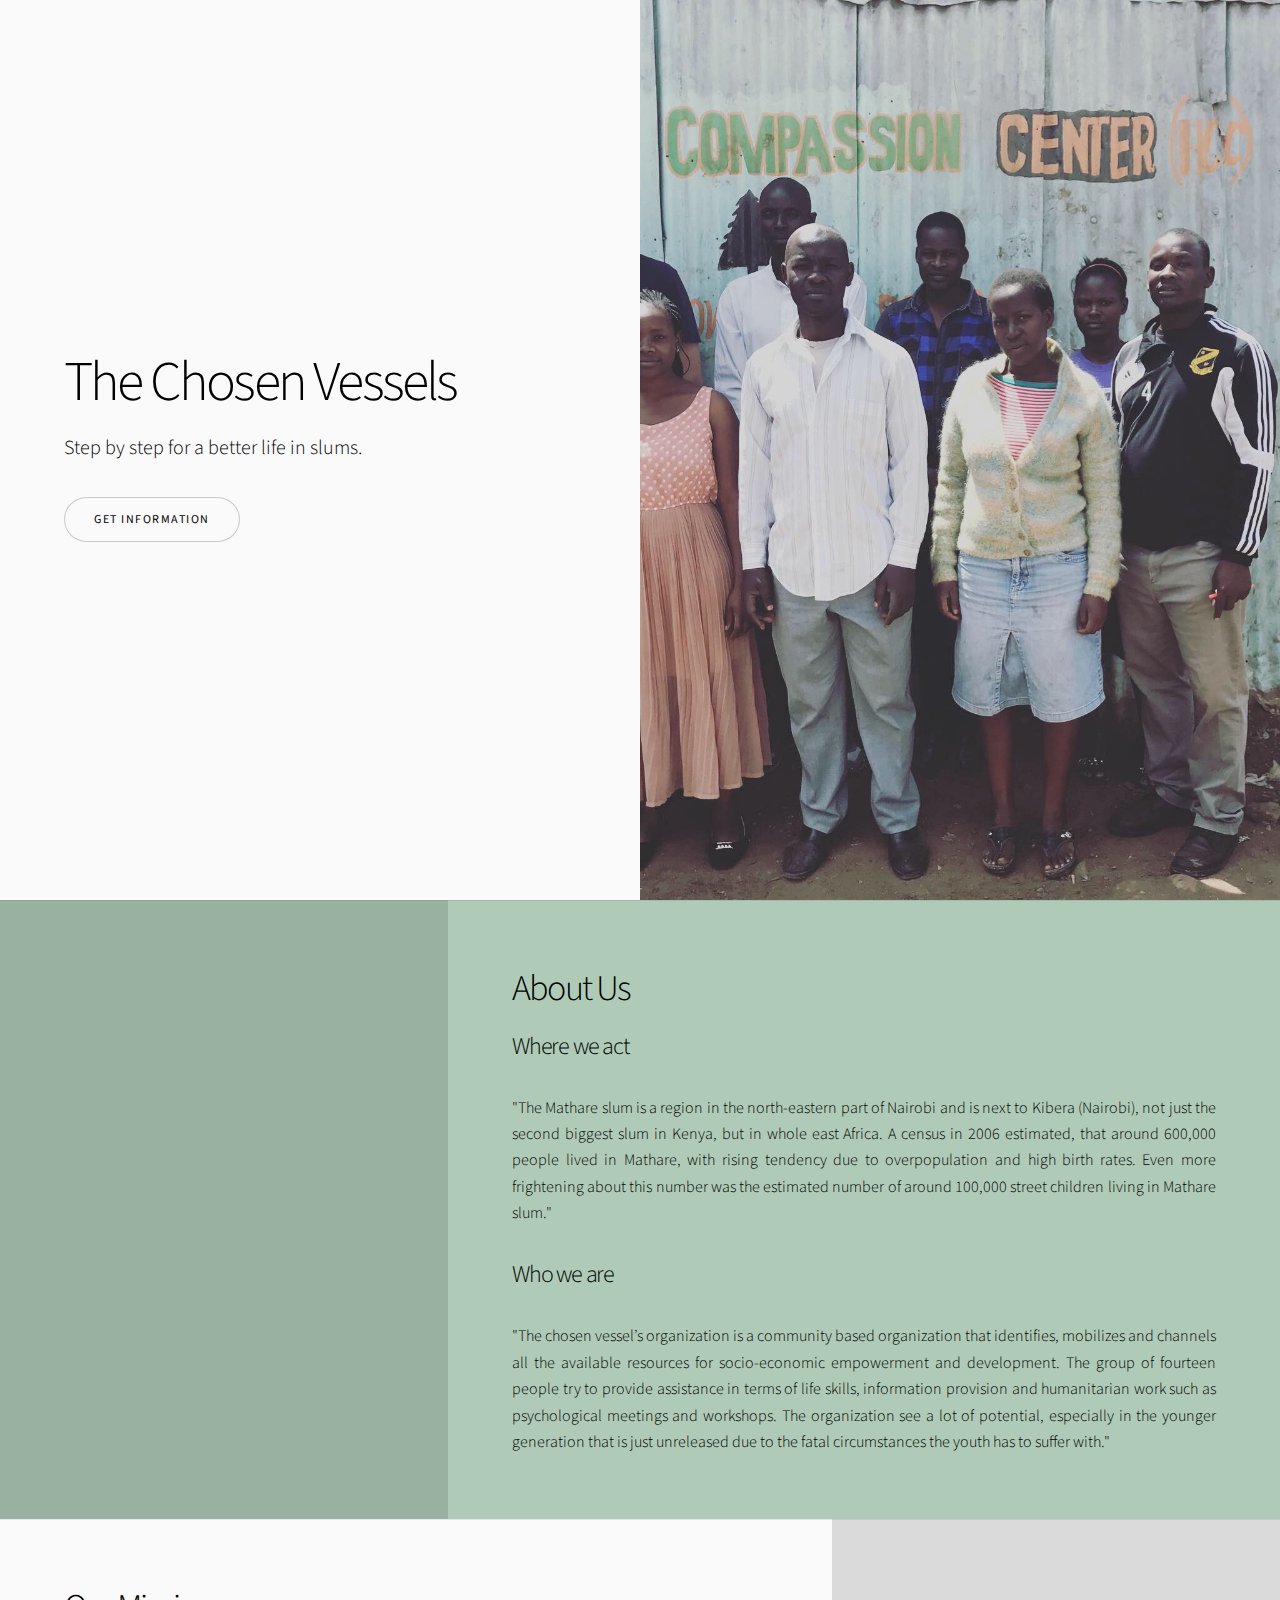
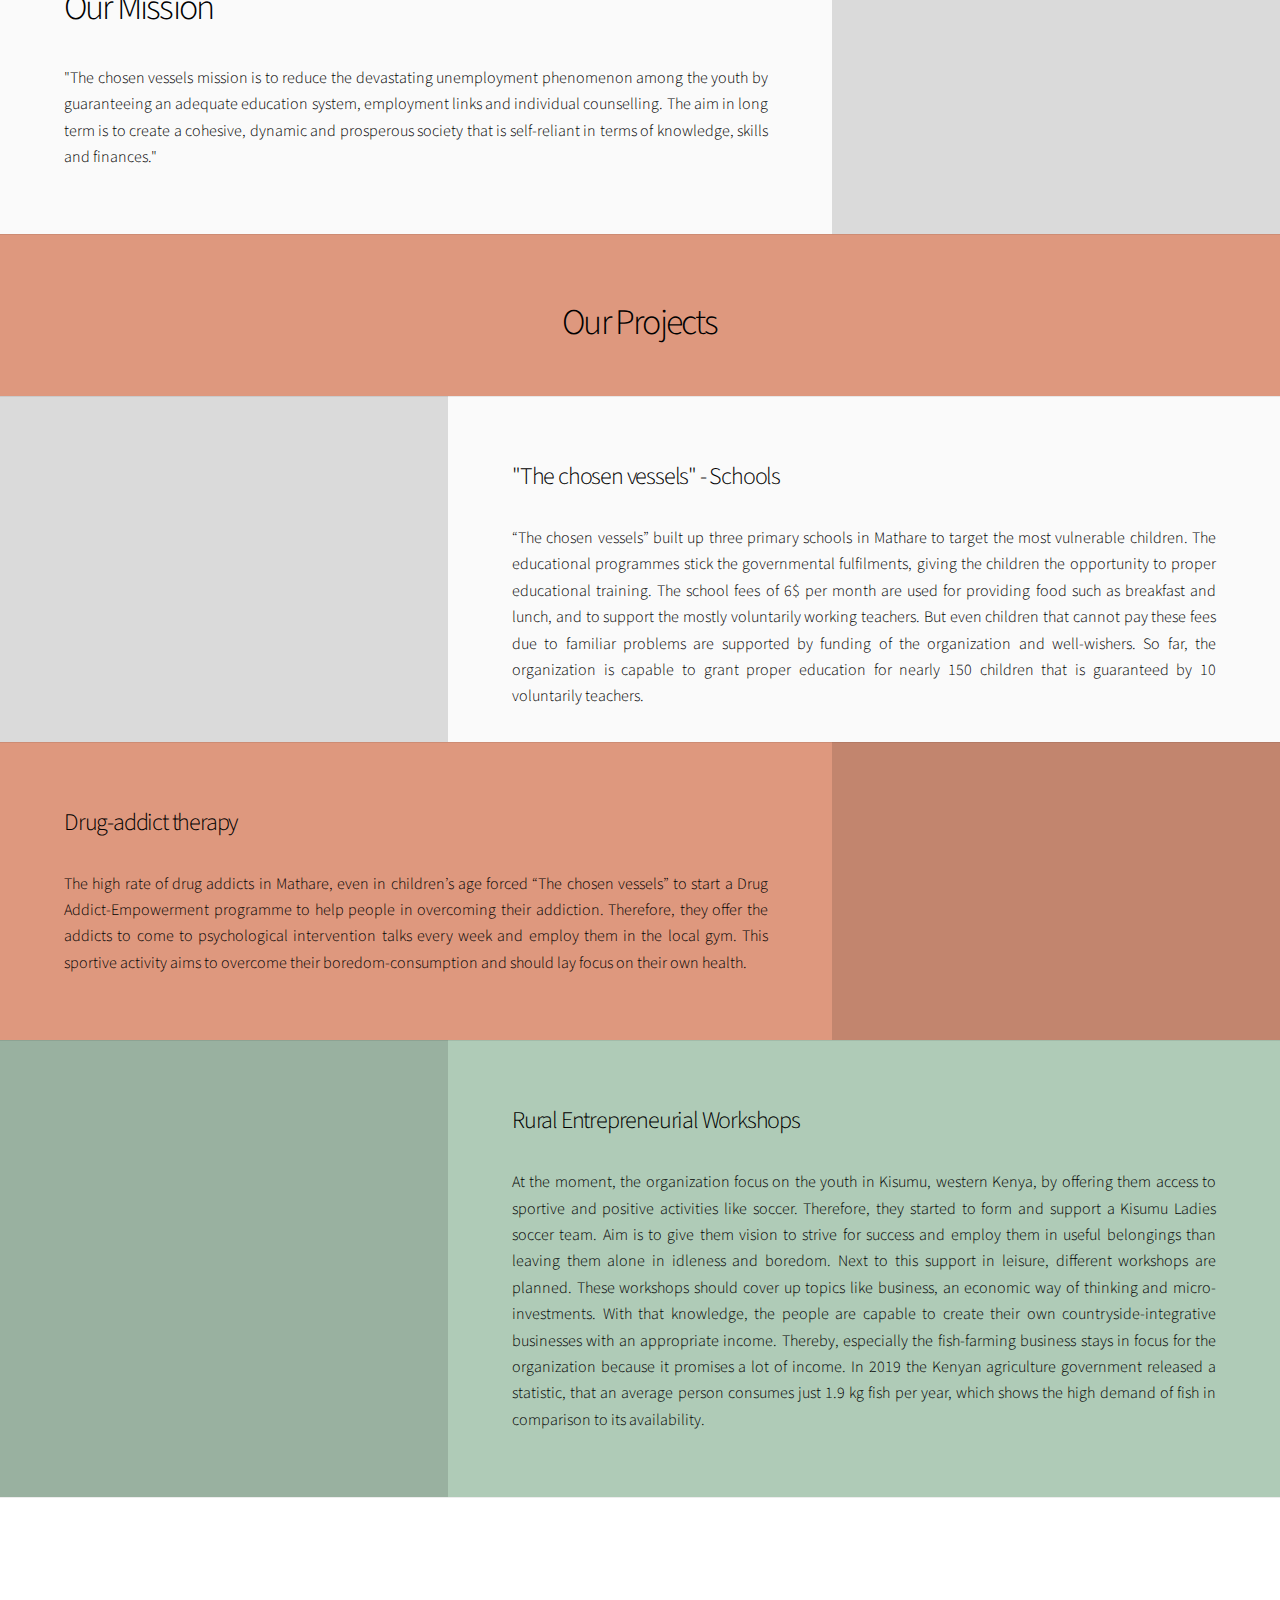
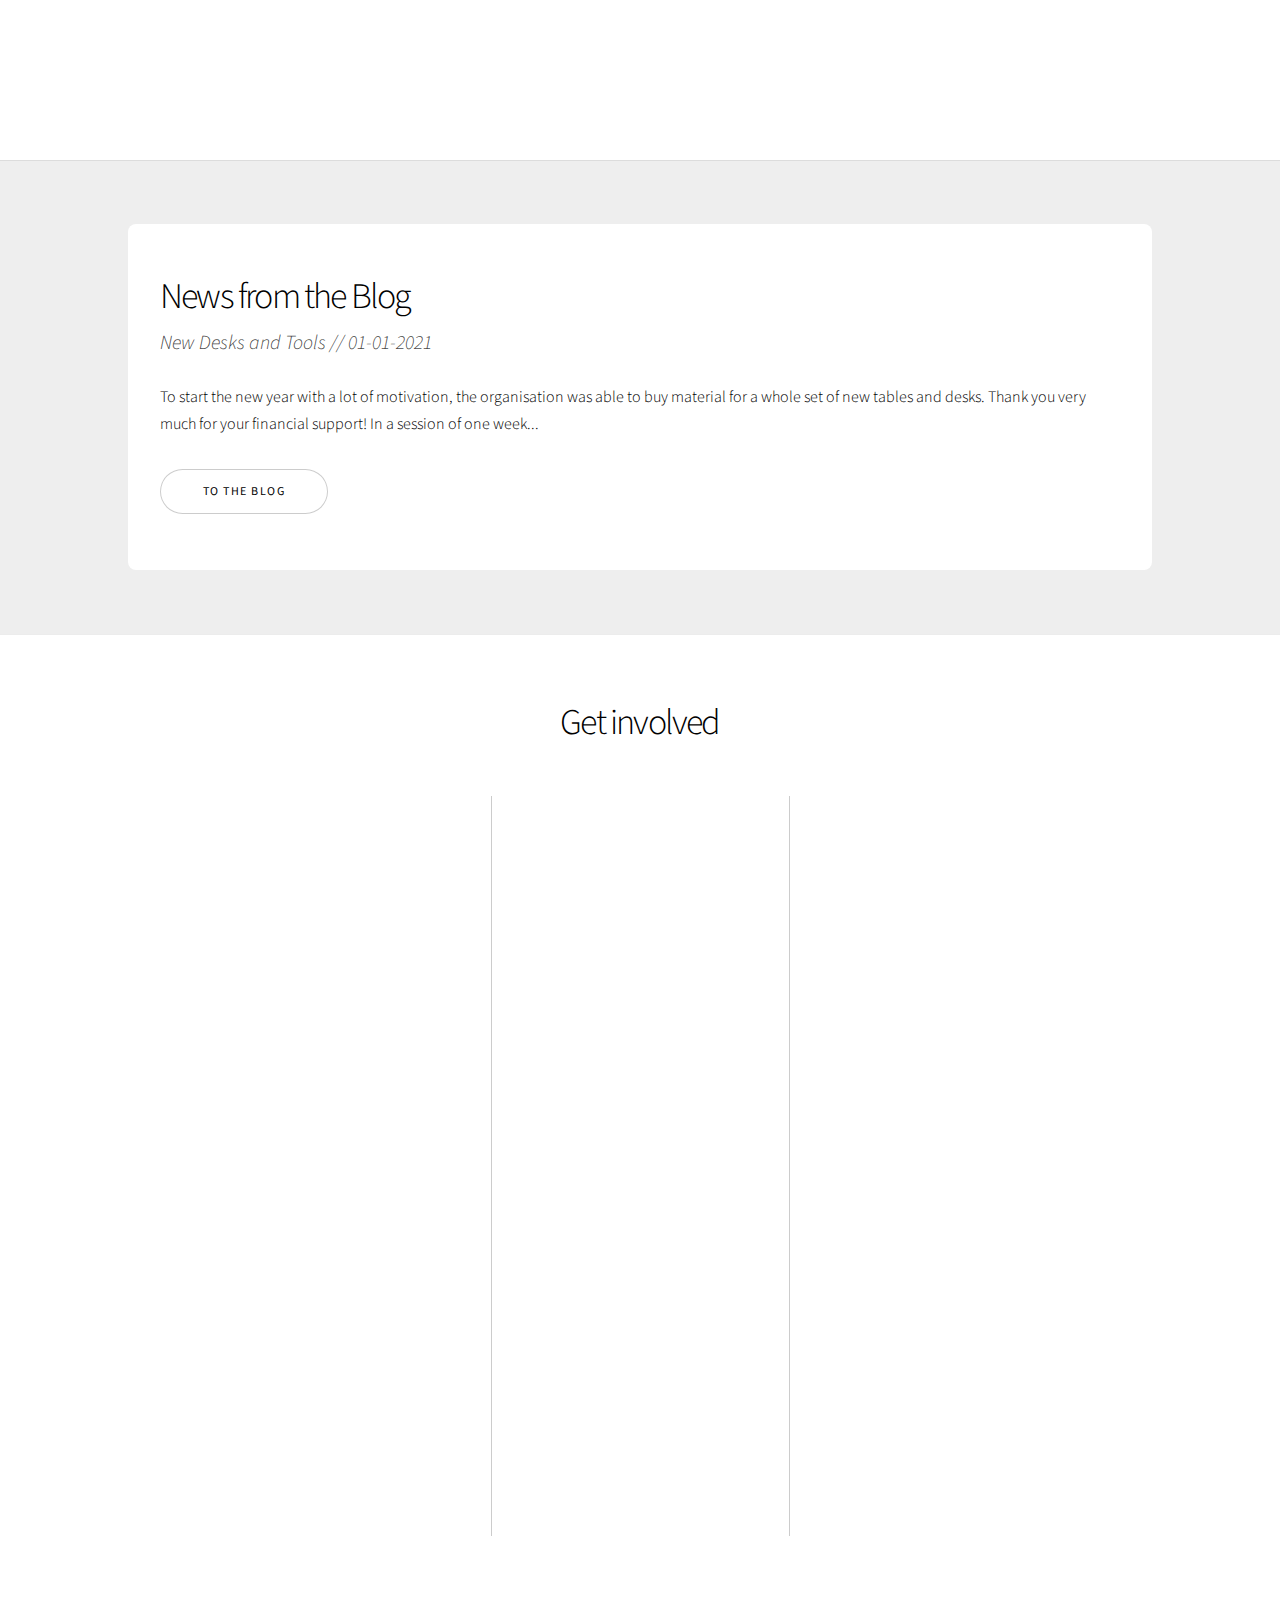
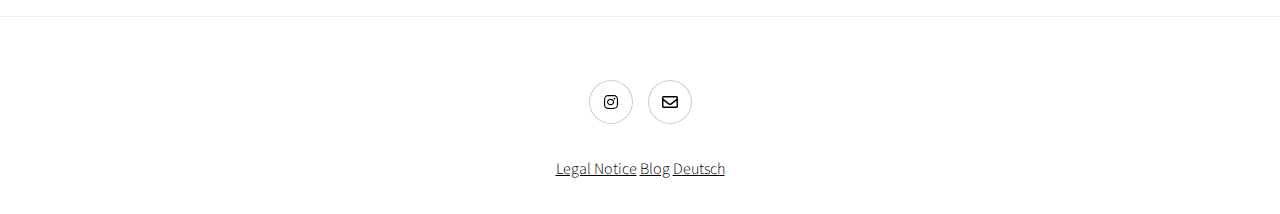
==== commit 16a62d84: "Einbindung eines Deutschen Website-Teils" ====
--- a/index.html
+++ b/index.html
@@ -49,7 +49,8 @@
           <section class="spotlight style1 color1 orient-left content-align-left image-position-center onscroll-image-fade-in">
             <div class="content">
               <h2>Our Mission</h2>
-              <p>"The chosen vessels mission is to reduce the devastating unemployment phenomenon among the youth by guaranteeing an adequate education system, employment links and individual counselling. The aim in long term is to create a cohesive, dynamic and prosperous society that is self-reliant in terms of knowledge, skills and finances."</p>
+              <p><div style="text-align:justify;">"The chosen vessels mission is to reduce the devastating unemployment phenomenon among the youth by guaranteeing an adequate education system, employment links and individual counselling. The aim in long term is to create a cohesive, dynamic and prosperous society that is self-reliant in terms of knowledge, skills and finances."</p>
+            </div>
             </div>
             <div class="image">
               <img src="images/group-2.jpg" alt="" />
@@ -247,6 +248,7 @@
               </ul>
               <a href="legal-notice.html">Legal Notice</a>
               <a href="blog.html">Blog</a>
+              <a href="index_ger.html">Deutsch</a>
             </div>
             <div class="">
             </div>
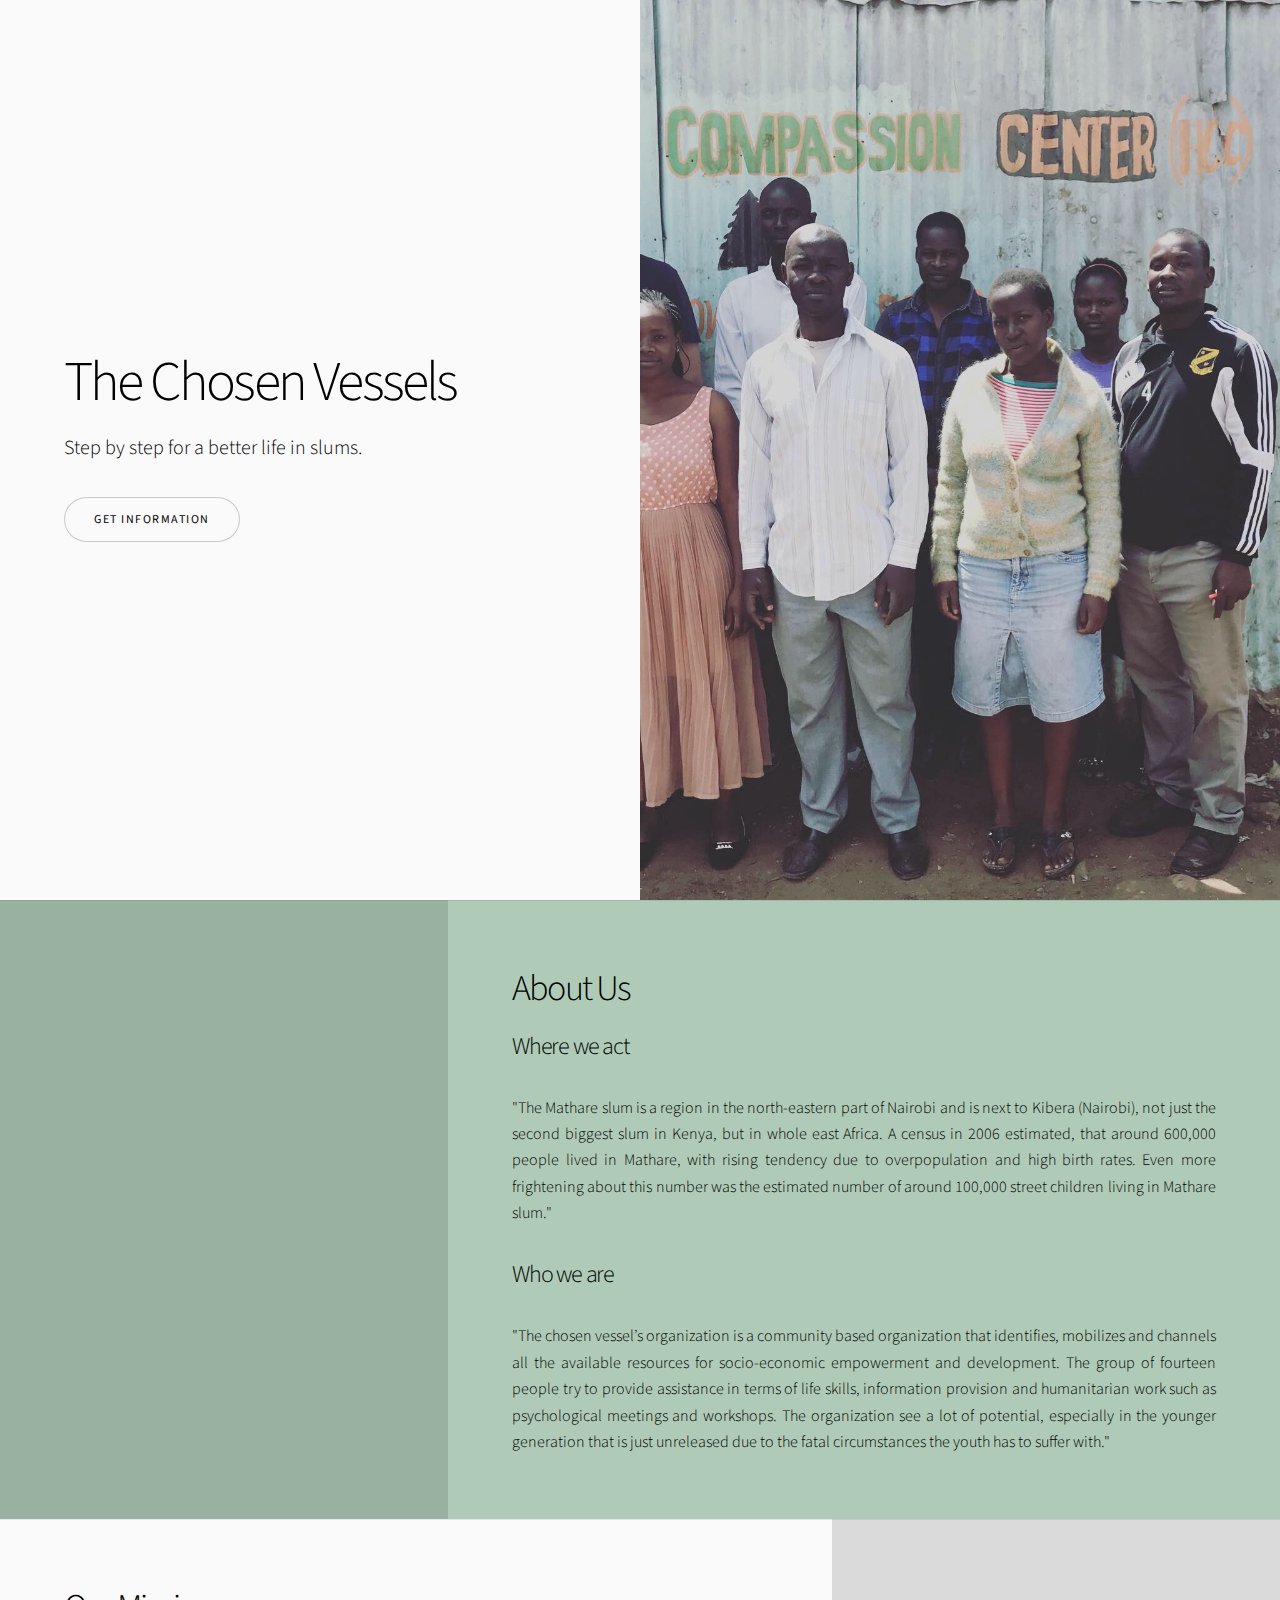
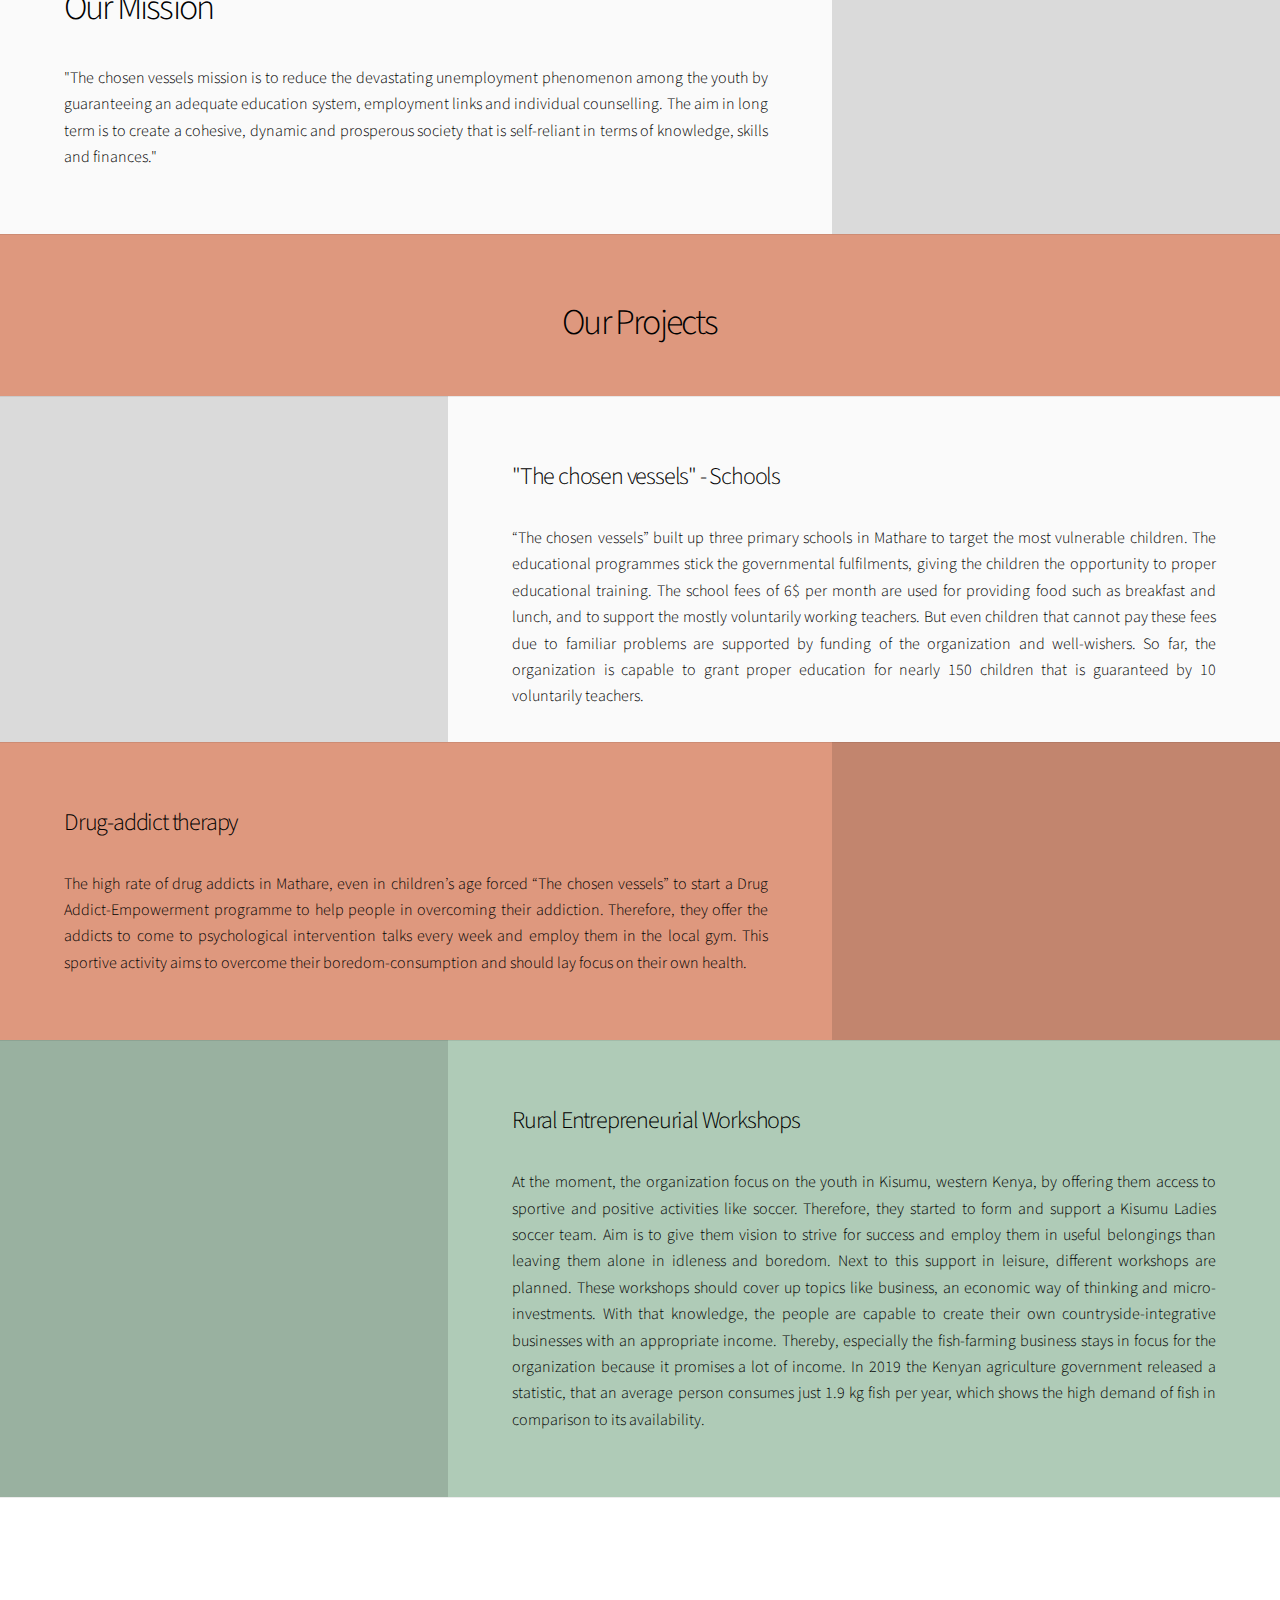
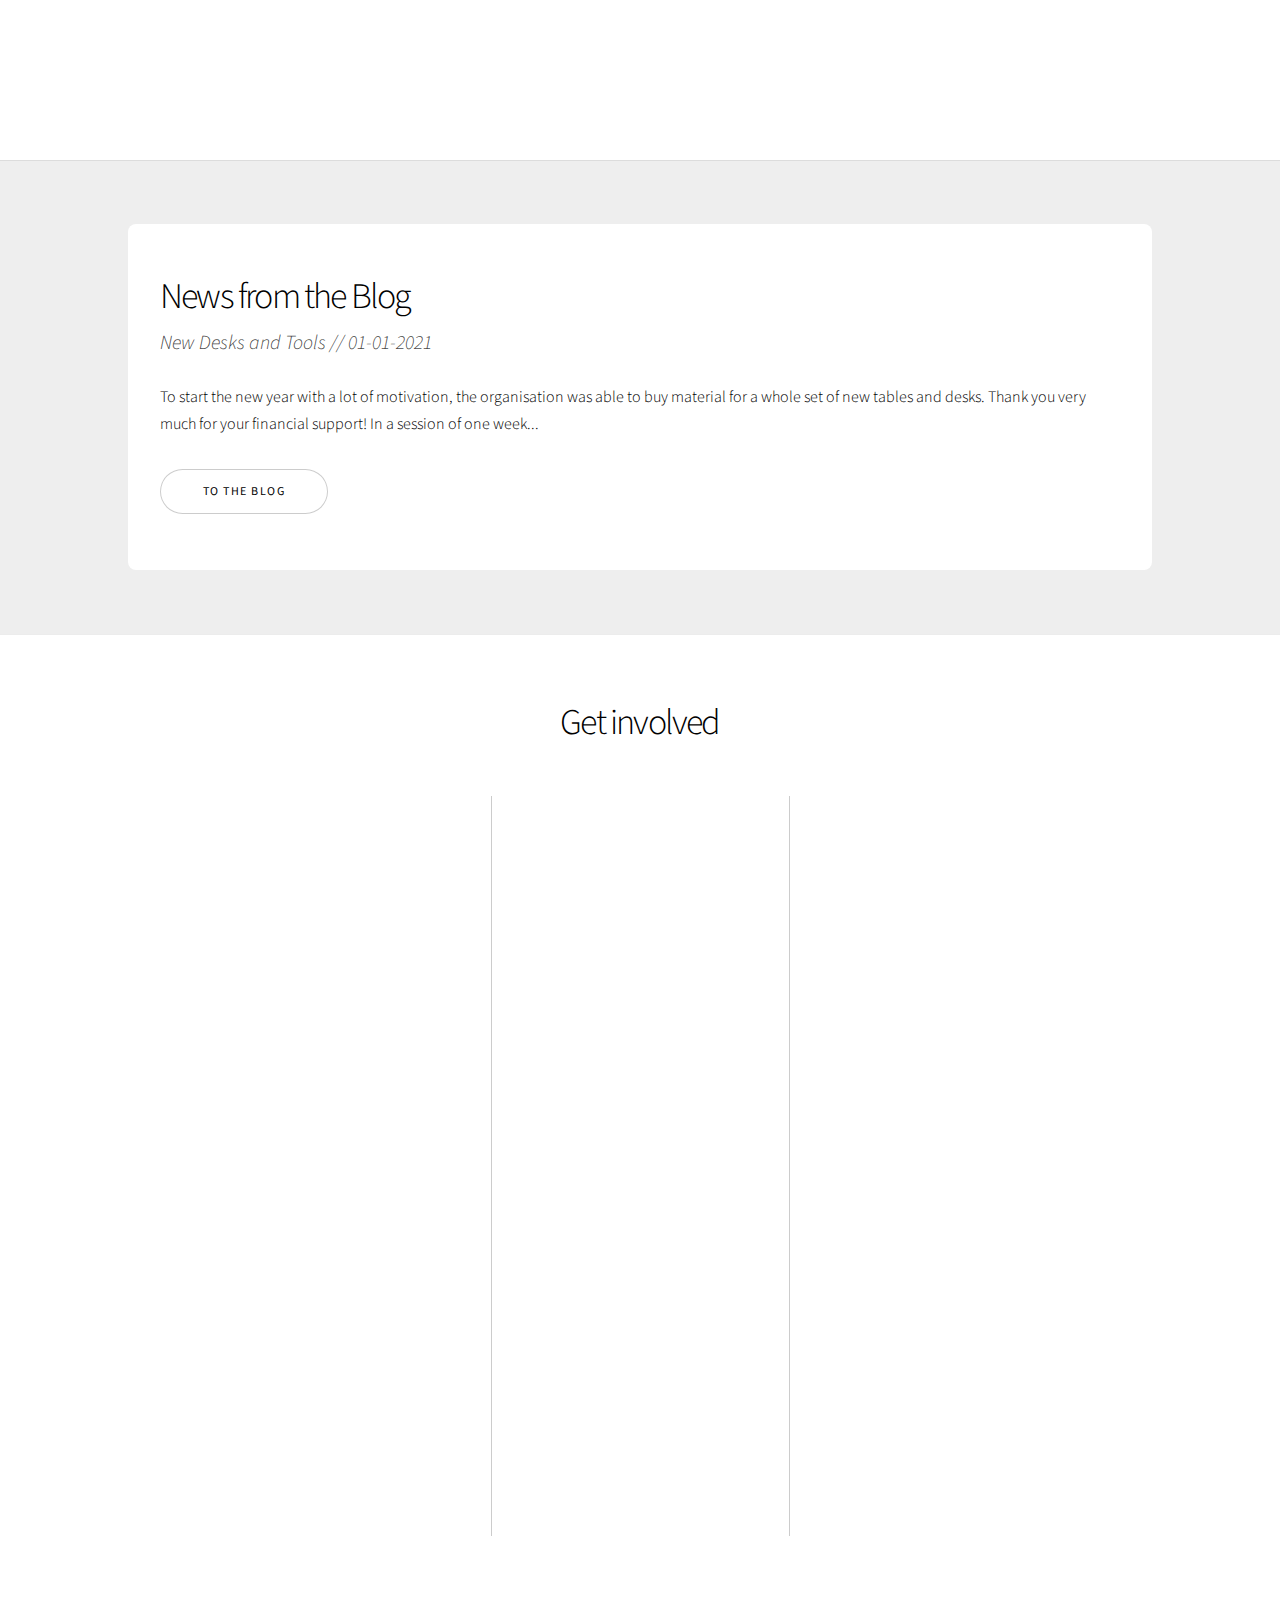
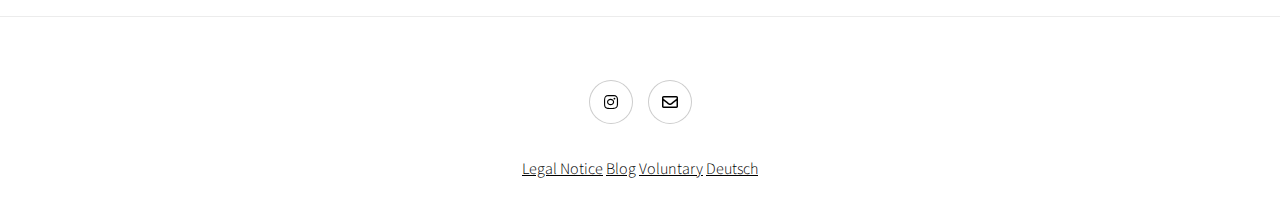
==== commit 12b97f56: "fix language switch with subfolder" ====
--- a/index.html
+++ b/index.html
@@ -170,7 +170,7 @@
                 </header>
                 <p>To start the new year with a lot of motivation, the organisation was able to buy material for a whole set of new tables and desks. Thank you very much for your financial support! In a session of one week... </p>
                 <ul class="actions stacked">
-                  <li><a href="blog.html" class="button big wide smooth-scroll-middle" target="_blank">To The Blog</a></li>
+                  <li><a href="blog.html" class="button big wide smooth-scroll-middle">To The Blog</a></li>
                 </ul>
               </div>
           </section>
@@ -186,7 +186,7 @@
                   <p><div style="text-align:justify;">If you are interested in supporting our project, we would be very thankful for your donation of money. Next to other organizations, we guarantee a 100% transparent transfer directly to our organization without administration- or registration costs. But not just money can be used in our projects, also donations of goods or food are mostly welcomed. Just feel free to contact us via mail or phone then. Thank you for supporting us!</p>
                   </div>
                   <ul class="actions stacked">
-                    <li><a href = "https://www.paypal.com/paypalme/OliverReisen" class="button big wide smooth-scroll-middle">Donate now!</a></li>
+                    <li><a href = "https://www.paypal.com/paypalme/OliverReisen" class="button big wide smooth-scroll-middle" target="_blank">Donate now!</a></li>
                     </ul>
                 </section>
                 <section>
@@ -248,7 +248,8 @@
               </ul>
               <a href="legal-notice.html">Legal Notice</a>
               <a href="blog.html">Blog</a>
-              <a href="index_ger.html">Deutsch</a>
+              <a href="voluntary.html">Voluntary</a>
+              <a href="de/index.html">Deutsch</a>
             </div>
             <div class="">
             </div>
